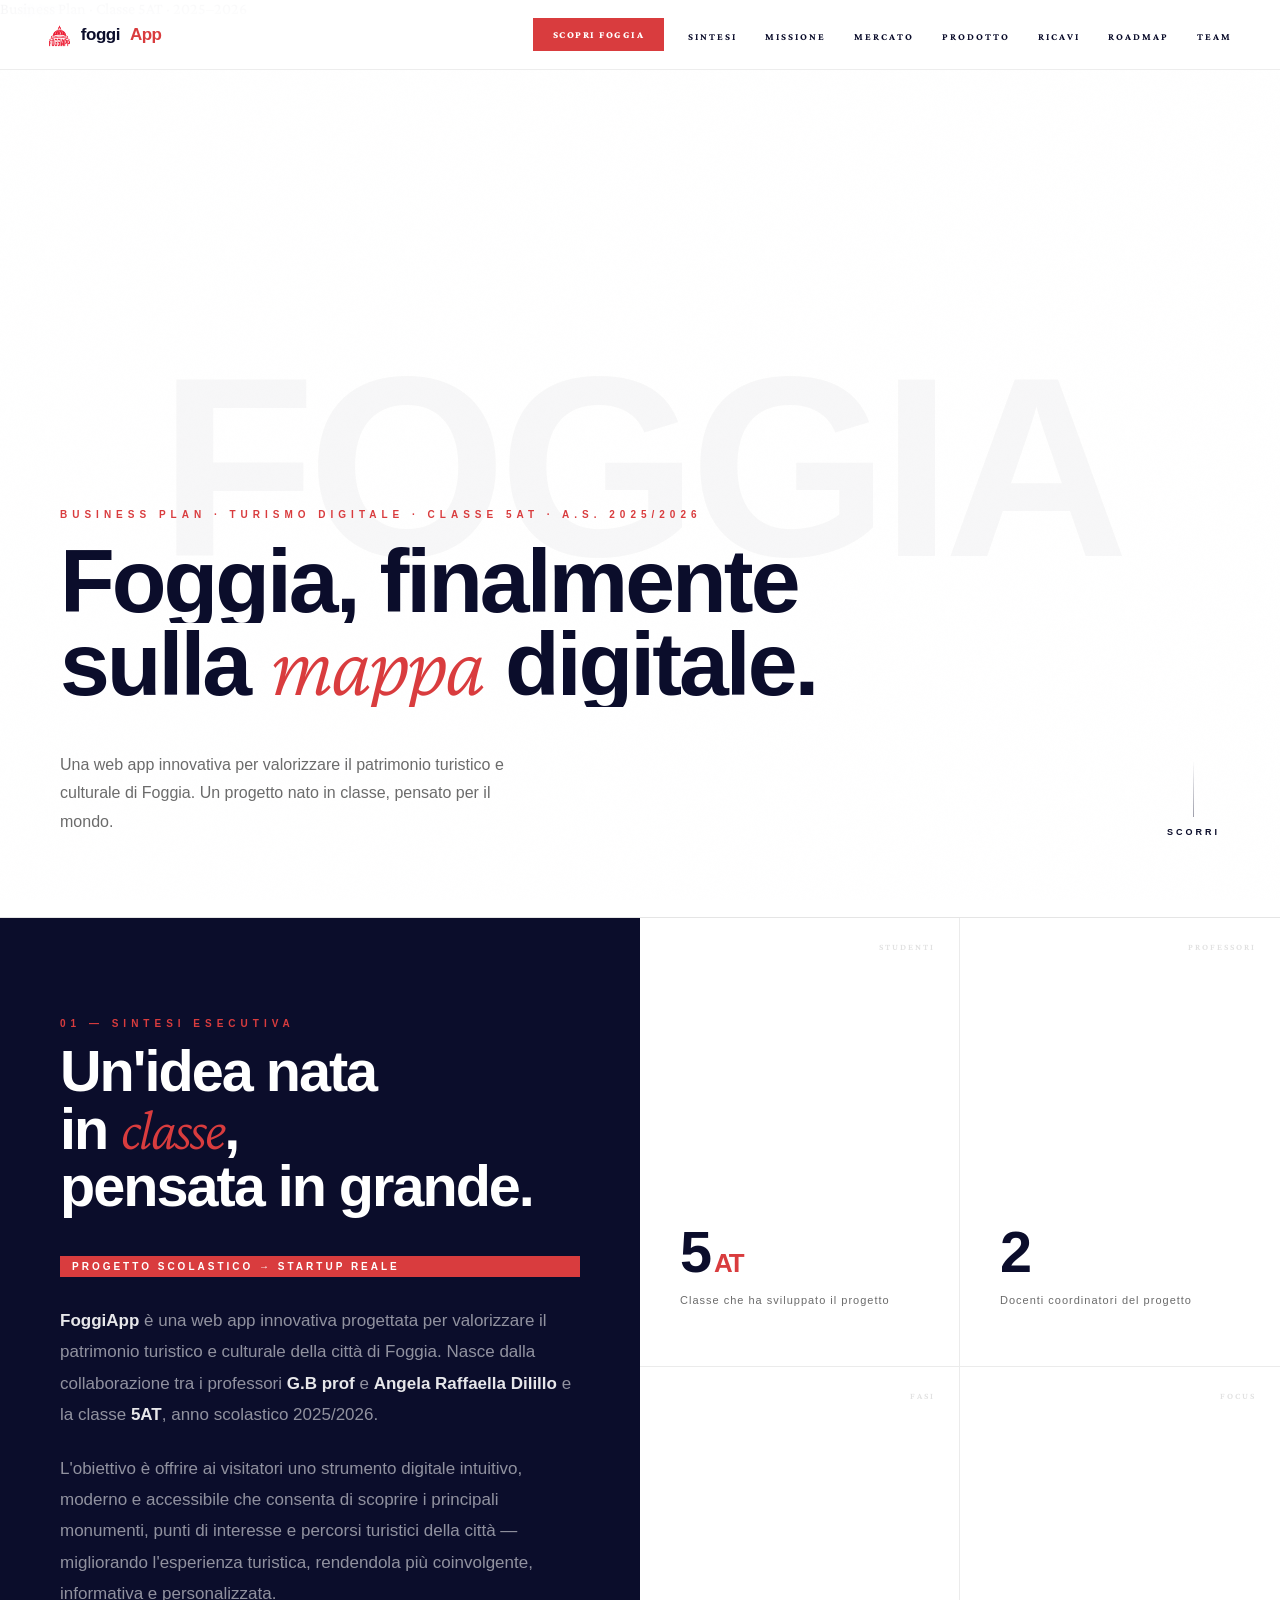
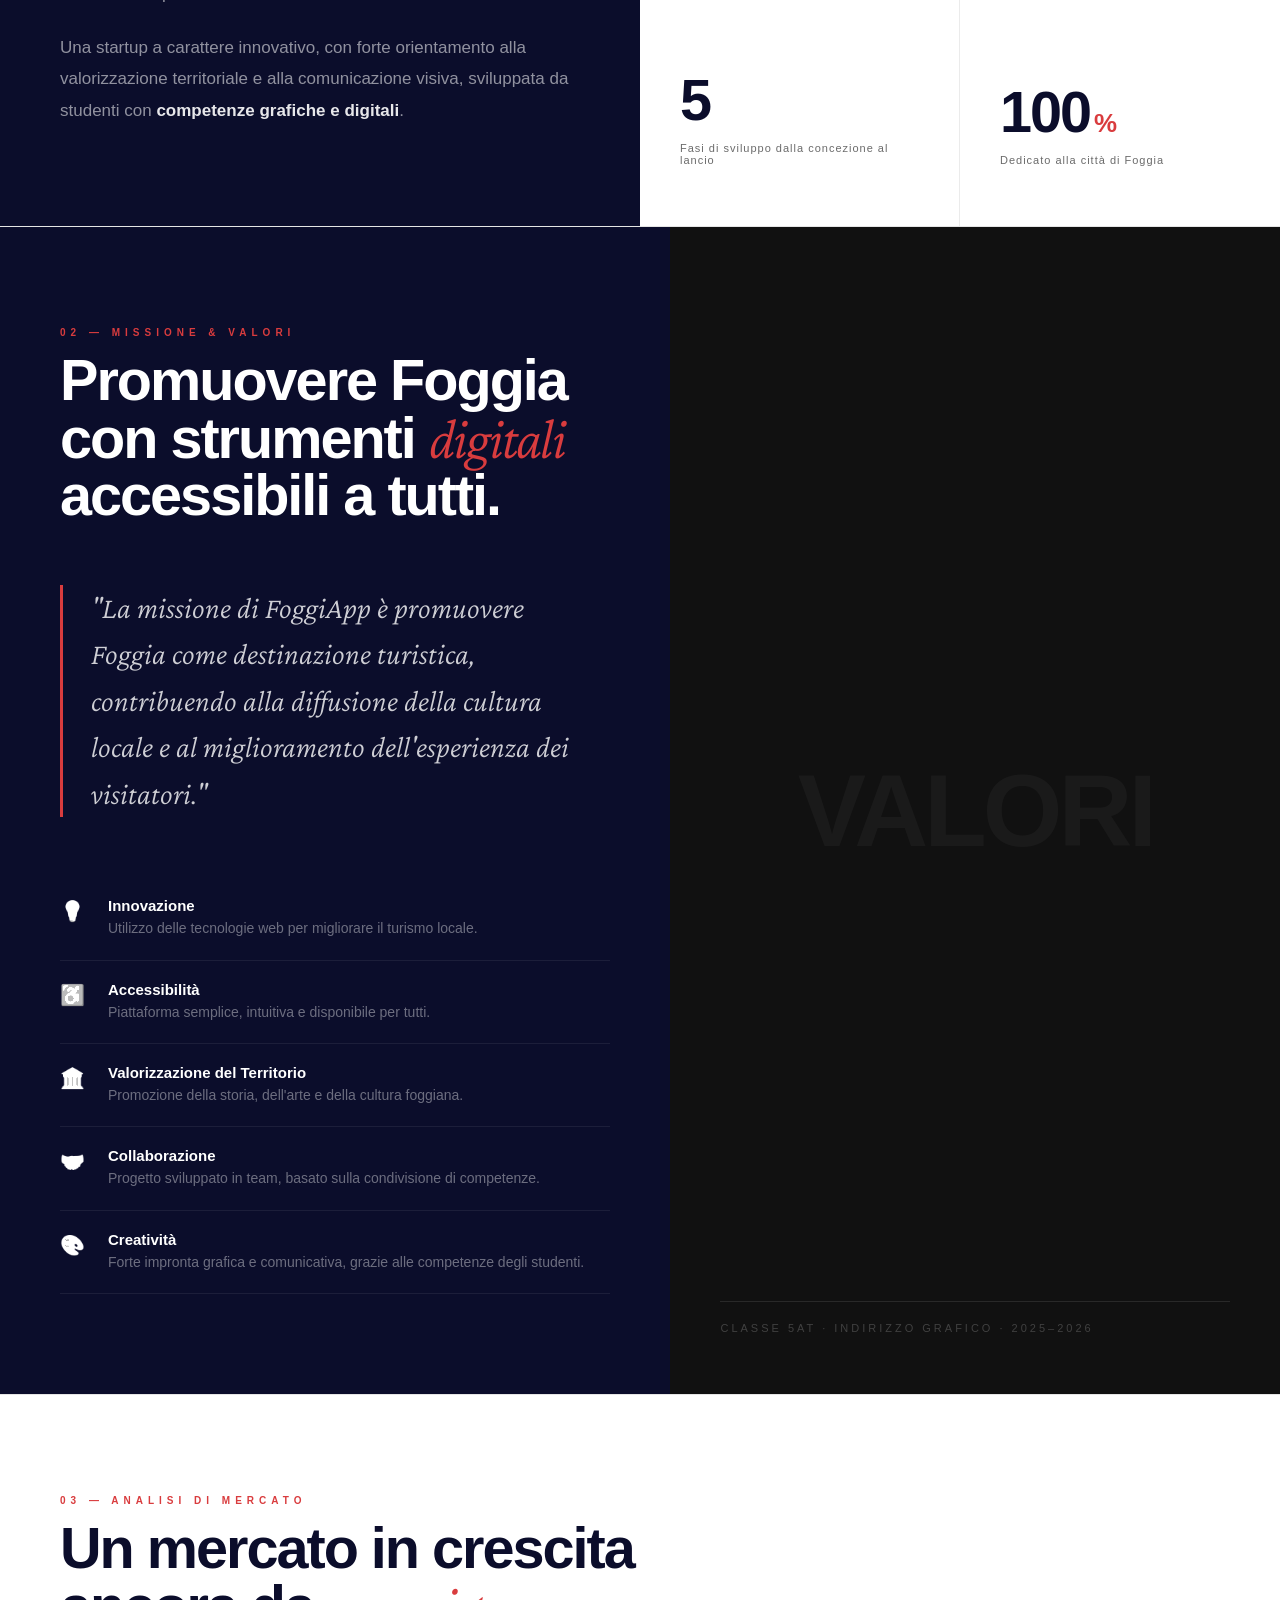
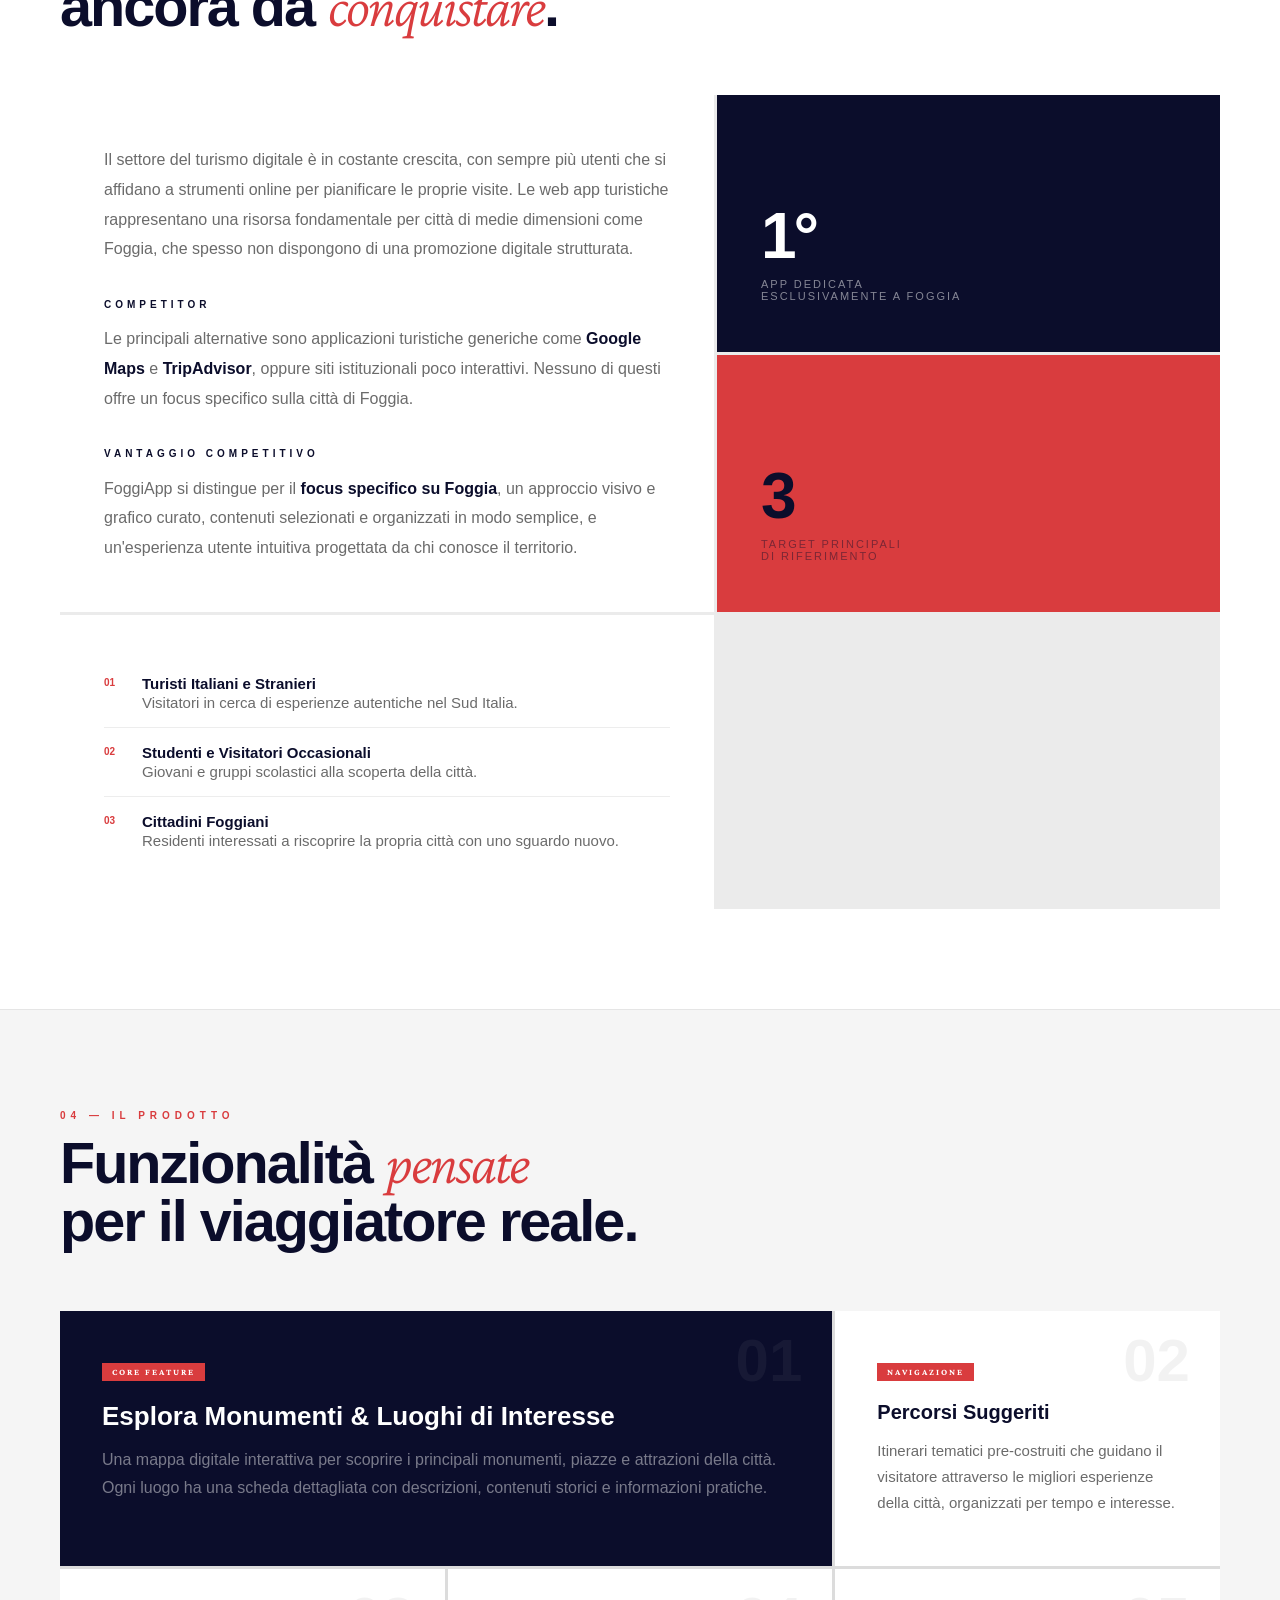
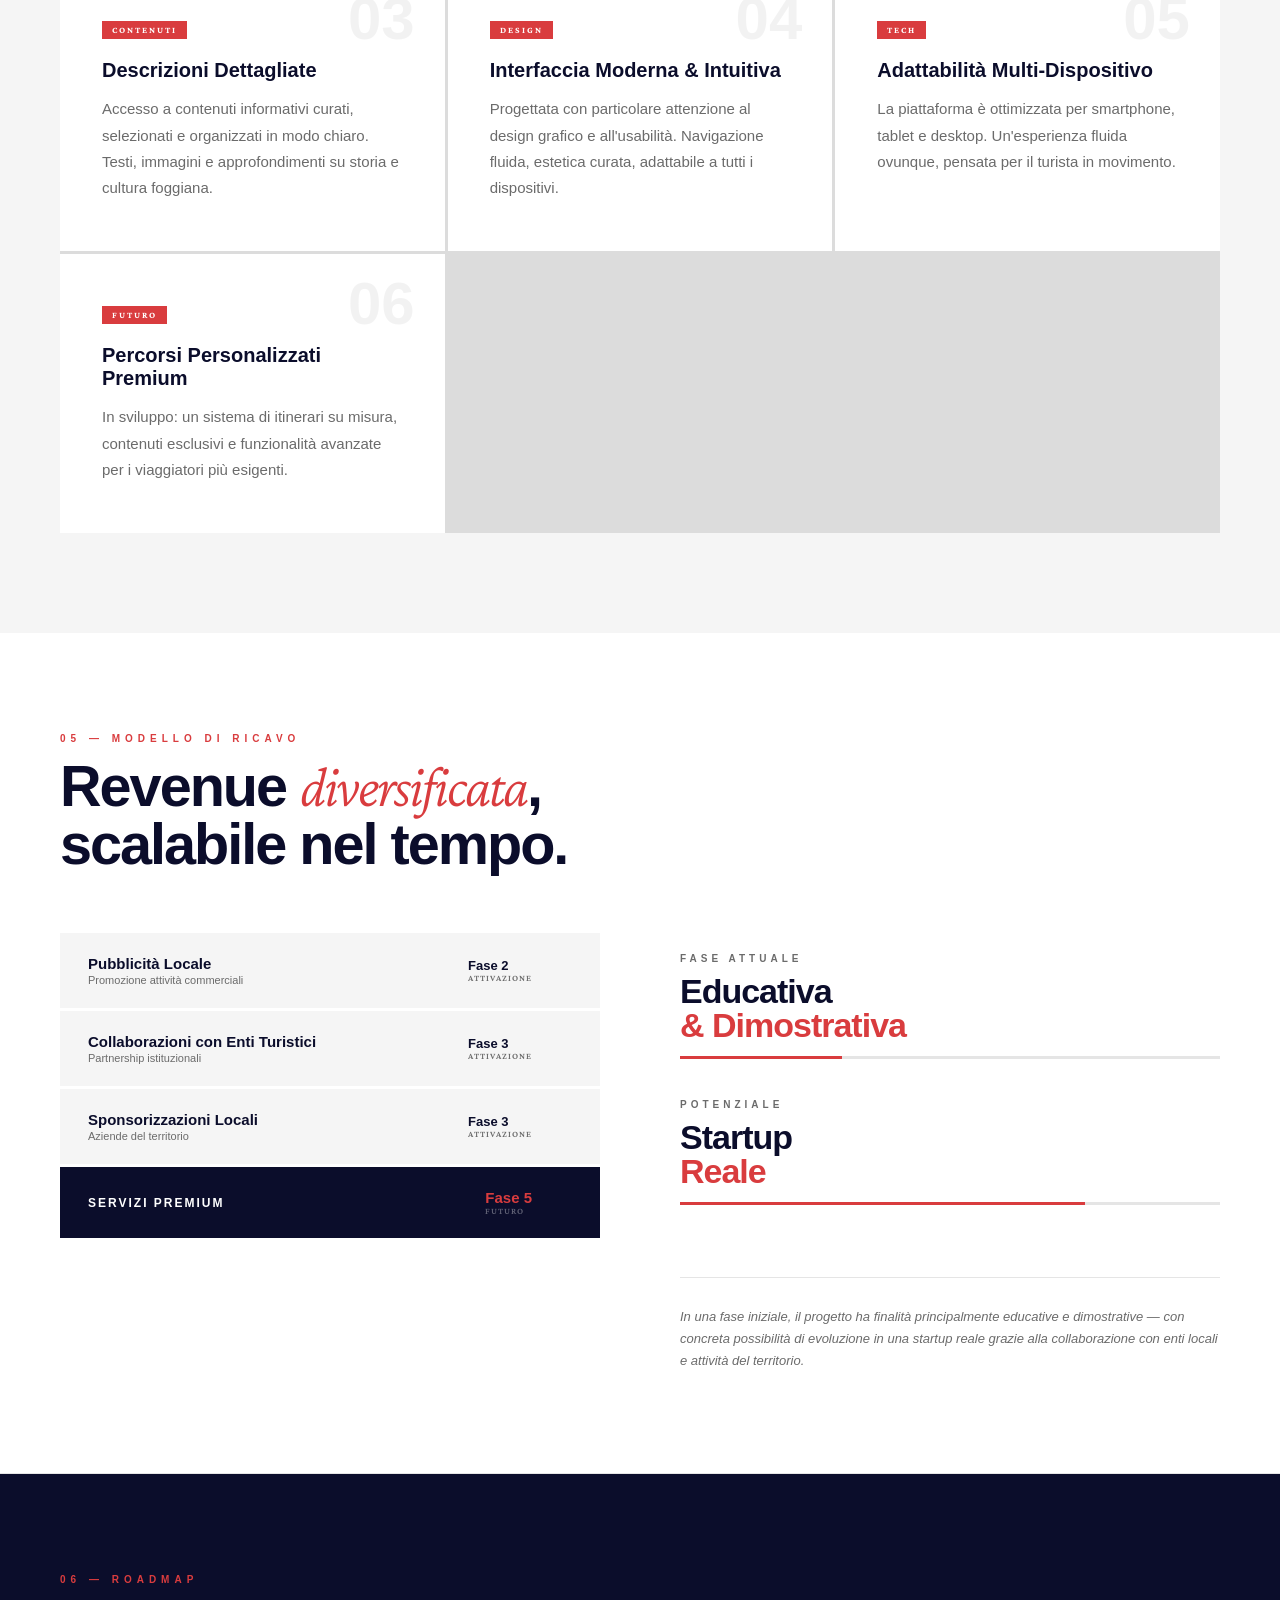
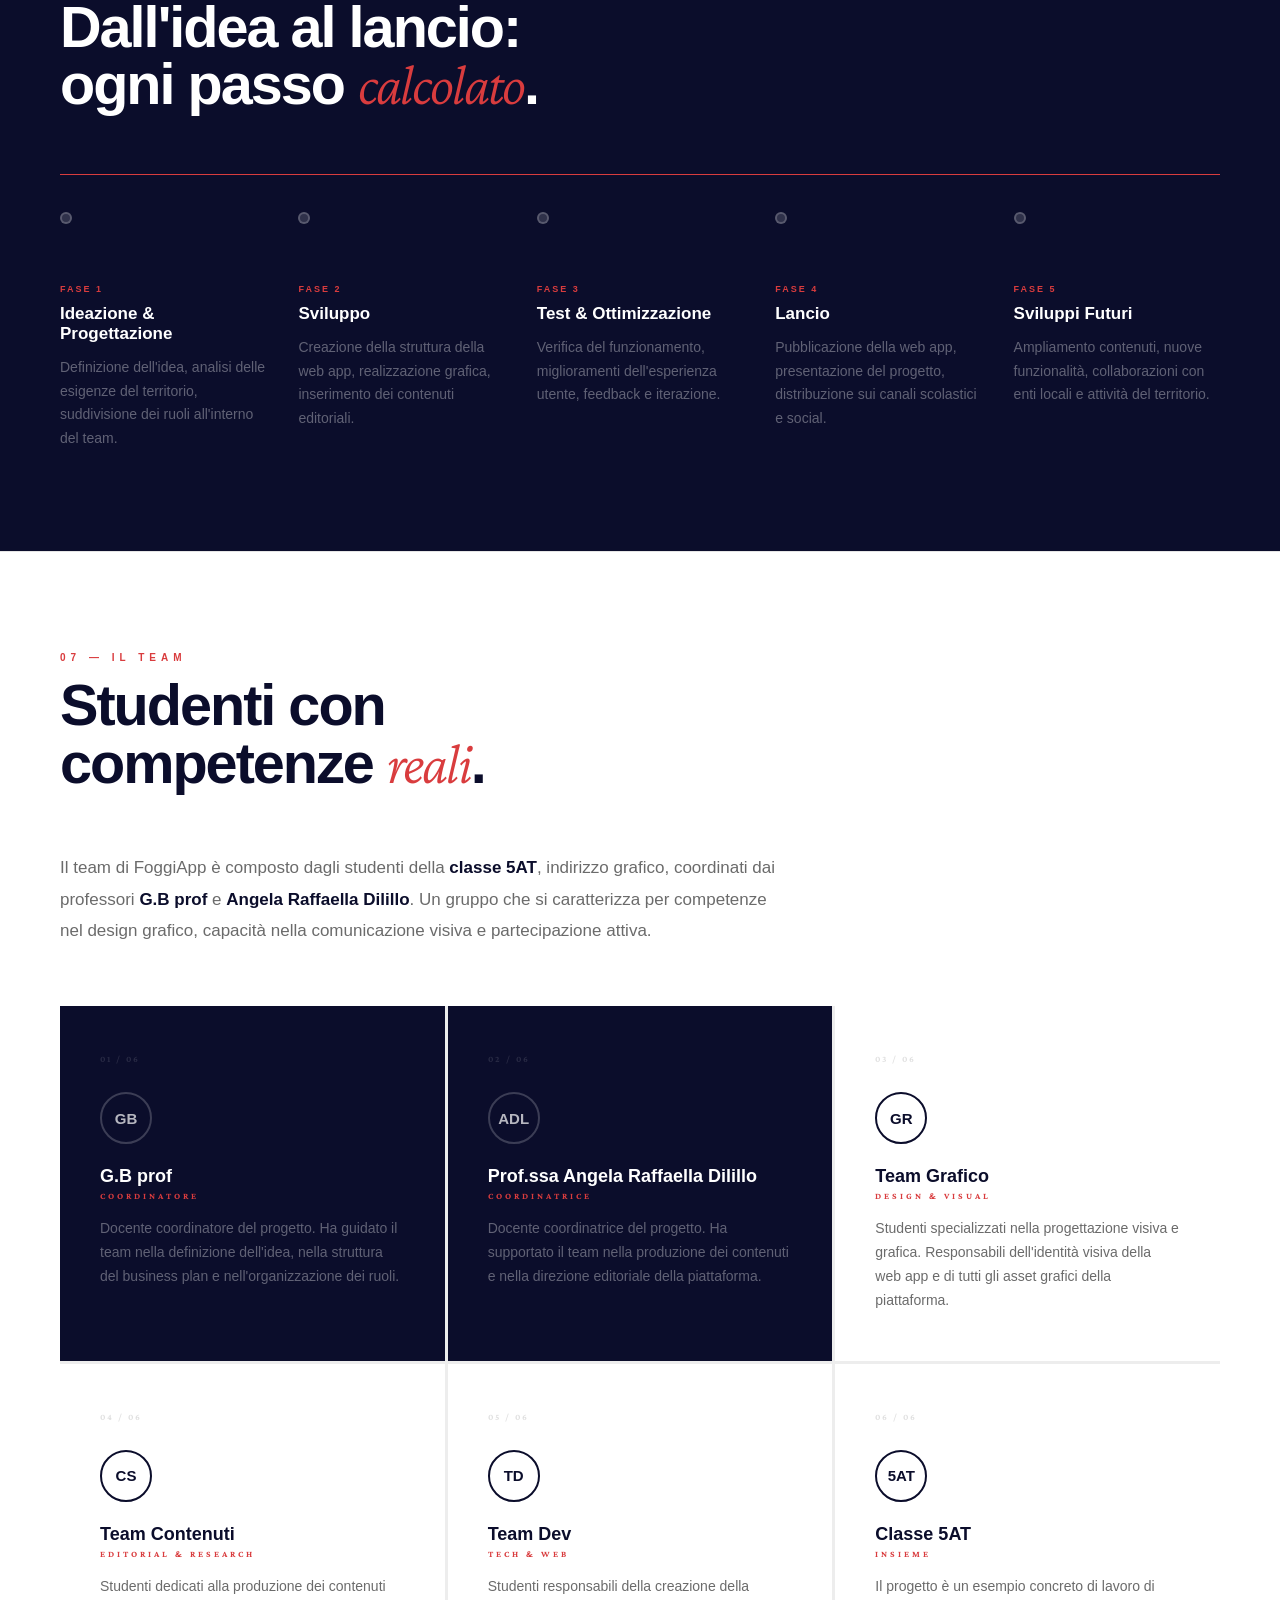
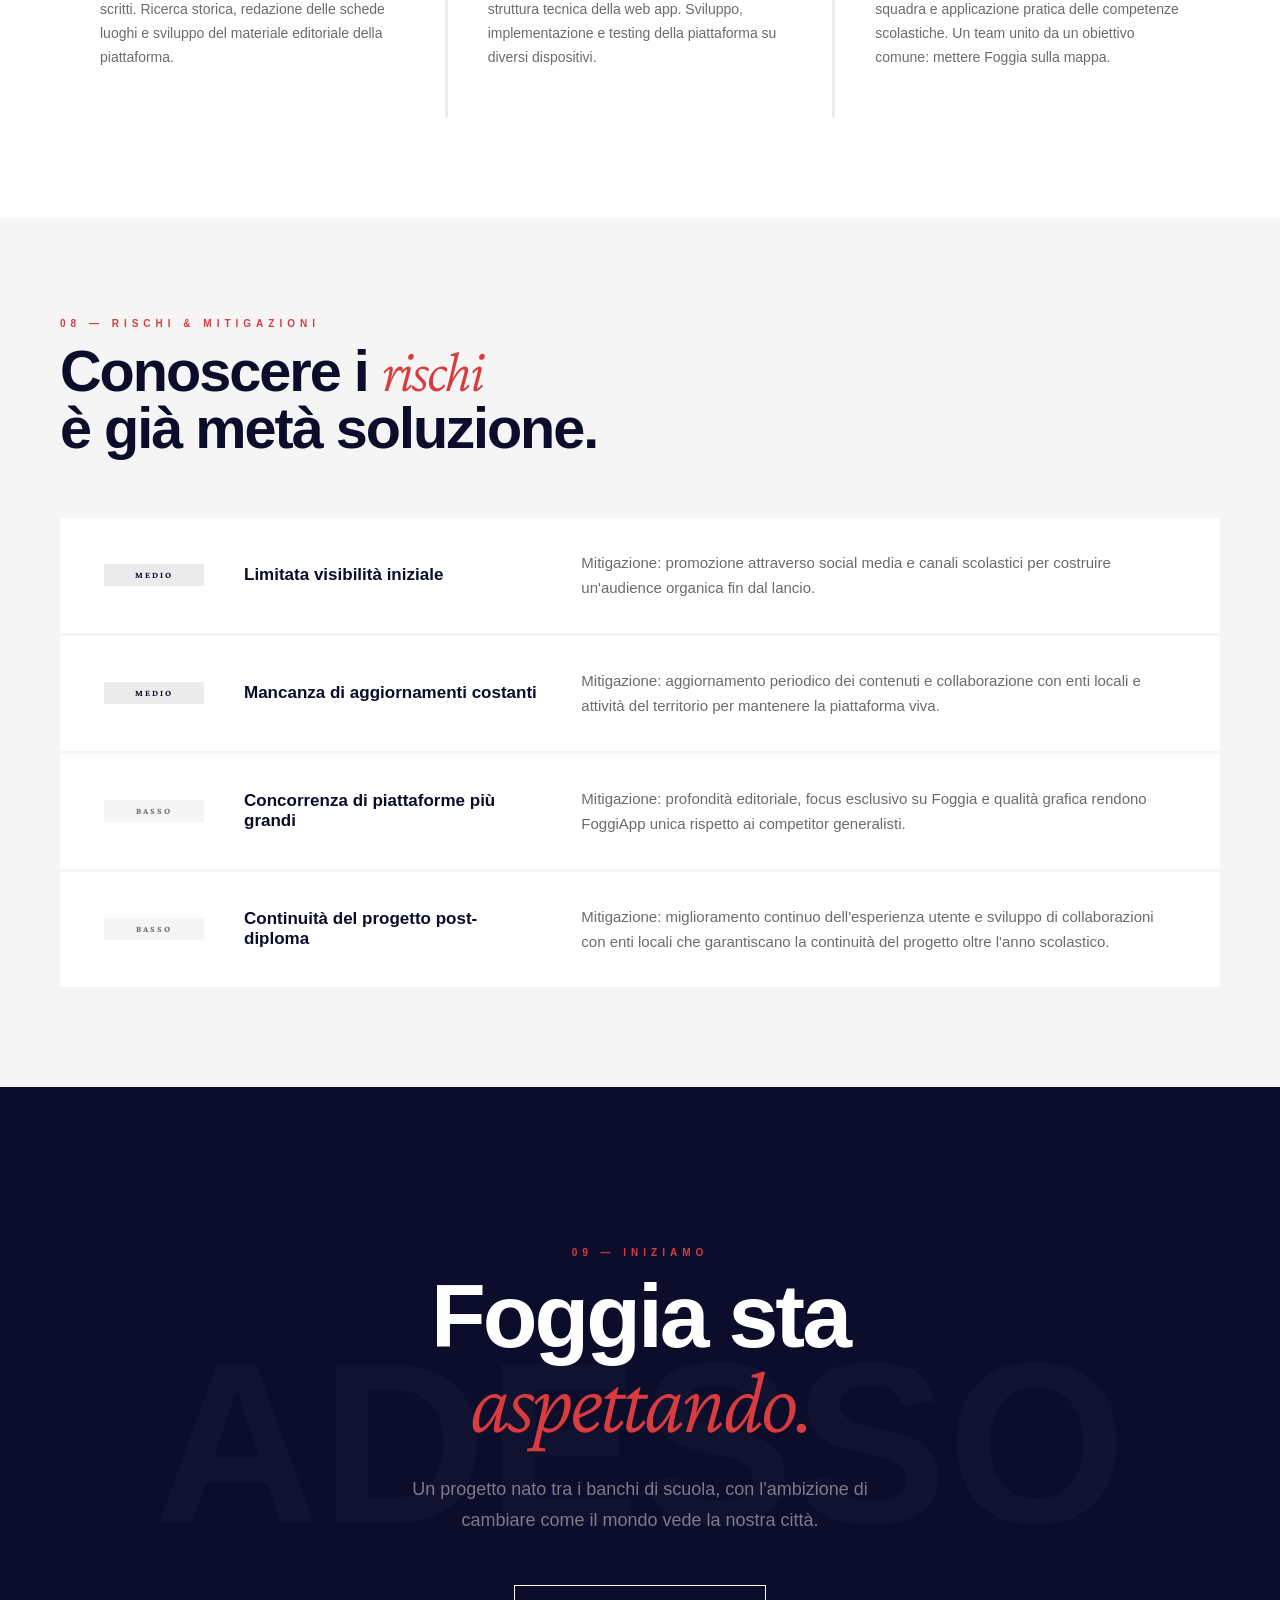
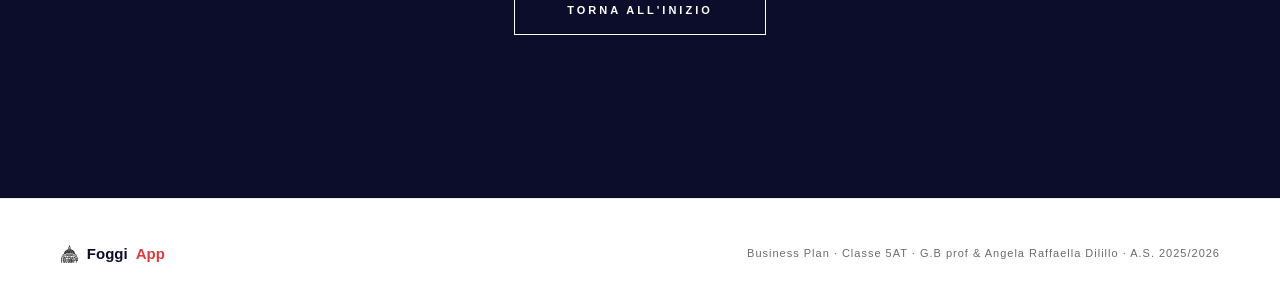
==== buissness_plain/index.html @ 438a85bc "x x" ====
<!DOCTYPE html>
<html lang="it">
<head>
<meta charset="UTF-8">
<meta name="viewport" content="width=device-width, initial-scale=1.0">
<title>Business Plan — FoggiApp</title>
<link rel="preconnect" href="https://fonts.googleapis.com">
<link href="https://fonts.googleapis.com/css2?family=Crimson+Pro:ital,wght@0,300;0,400;1,300;1,400&display=swap" rel="stylesheet">
<style>

/* ── FONT ── */
@font-face { font-family: 'Gilroy'; src: local('Gilroy-ExtraBold'), local('Gilroy ExtraBold'); font-weight: 800; }
@font-face { font-family: 'Gilroy'; src: local('Gilroy-Bold'), local('Gilroy Bold'); font-weight: 700; }
@font-face { font-family: 'Gilroy'; src: local('Gilroy-SemiBold'), local('Gilroy SemiBold'); font-weight: 600; }
@font-face { font-family: 'Gilroy'; src: local('Gilroy-Medium'), local('Gilroy Medium'); font-weight: 500; }
@font-face { font-family: 'Gilroy'; src: local('Gilroy-Regular'), local('Gilroy Regular'); font-weight: 400; }
@font-face { font-family: 'Gilroy'; src: local('Gilroy-Light'), local('Gilroy Light'); font-weight: 300; }

/* ── VARIABILI ── */
:root {
  --red:   #d93c3e;
  --dark:  #0b0d2b;
  --gray:  #6b6b6b;
  --light: #f5f5f5;
  --white: #ffffff;
  --ease:  cubic-bezier(0.22,1,0.36,1);
  --ease-back: cubic-bezier(0.34,1.56,0.64,1);
}

/* ── RESET ── */
*, *::before, *::after { box-sizing: border-box; margin: 0; padding: 0; }
html { scroll-behavior: smooth; }
body {
  font-family: 'Gilroy', 'Crimson Pro', sans-serif;
  background: var(--white); color: var(--dark);
  overflow-x: hidden;
}

/* grain noise */
body::before {
  content: ''; position: fixed; inset: 0; pointer-events: none;
  background-image: url("data:image/svg+xml,%3Csvg viewBox='0 0 256 256' xmlns='http://www.w3.org/2000/svg'%3E%3Cfilter id='n'%3E%3CfeTurbulence type='fractalNoise' baseFrequency='0.9' numOctaves='4'/%3E%3C/filter%3E%3Crect width='100%25' height='100%25' filter='url(%23n)' opacity='0.025'/%3E%3C/svg%3E");
  background-size: 180px; opacity: .45; z-index: 0;
}

/* ═══ LOADER COORDINATO ═══ */
#bp-loader {
  position: fixed; inset: 0; z-index: 9000;
  background: #ffffff;
  display: flex; flex-direction: column;
  align-items: center; justify-content: center;
  overflow: hidden;
  transition: opacity .75s var(--ease), visibility .75s var(--ease);
}
#bp-loader.hidden { opacity: 0; visibility: hidden; pointer-events: none; }
#bp-loader::before {
  content: ''; position: absolute; inset: 0; pointer-events: none;
  background-image: radial-gradient(circle, rgba(217,60,62,0.055) 1px, transparent 1px);
  background-size: 30px 30px;
  animation: bplDots 8s linear infinite;
}
@keyframes bplDots { 0% { background-position: 0 0; } 100% { background-position: 30px 30px; } }
#bp-loader::after {
  content: ''; position: absolute; top: 0; left: 0; right: 0; height: 3px;
  background: linear-gradient(90deg, transparent, var(--red) 50%, transparent);
  animation: bplScan 2.4s ease-in-out infinite;
}
@keyframes bplScan {
  0%   { transform: scaleX(0); transform-origin: left; }
  50%  { transform: scaleX(1); transform-origin: left; }
  50.01% { transform-origin: right; }
  100% { transform: scaleX(0); transform-origin: right; }
}
.bpl-inner {
  display: flex; flex-direction: column;
  align-items: center; z-index: 1; position: relative;
}
.bpl-logo {
  width: clamp(120px, 24vw, 190px); opacity: 0;
  transform: scale(0.65) translateY(16px);
  animation: bplLogoIn .82s var(--ease-back) .1s forwards;
}
@keyframes bplLogoIn { to { opacity: 1; transform: scale(1) translateY(0); } }
.bpl-divider {
  width: 0; height: 1.5px; background: var(--red);
  margin: 20px 0 14px;
  animation: bplDiv .55s var(--ease) .85s forwards;
}
@keyframes bplDiv { to { width: 130px; } }
.bpl-label {
  font-family: 'Gilroy', sans-serif;
  font-size: 9.5px; font-weight: 800; letter-spacing: 5px; text-transform: uppercase;
  color: var(--dark); opacity: 0;
  animation: bplLbl .5s ease .95s forwards;
}
@keyframes bplLbl { to { opacity: 0.5; } }
.bpl-bar-wrap {
  position: absolute; bottom: 0; left: 0; right: 0;
  height: 2px; background: rgba(11,13,43,0.06);
}
.bpl-bar {
  height: 100%; width: 0; background: var(--red);
  animation: bplBarFill 1.9s cubic-bezier(0.4,0,0.2,1) .05s forwards;
}
@keyframes bplBarFill { to { width: 100%; } }

/* ═══ PAGE TRANSITION ═══ */
#bp-transition {
  position: fixed; inset: 0; z-index: 8500;
  background: #fff; opacity: 0; visibility: hidden; pointer-events: none;
  transition: opacity .28s ease;
}
#bp-transition.active { opacity: 1; visibility: visible; }

/* ═══ CURSOR ═══ */
@media (hover: hover) and (pointer: fine) {
  *, *::before, *::after { cursor: none; }
  a { cursor: none; }
}
#c-outer {
  position: fixed; top: 0; left: 0; pointer-events: none; z-index: 9999;
  transform: translate(-50%,-50%);
  width: 40px; height: 40px;
  transition: width .4s cubic-bezier(.17,.67,.48,1.3), height .4s cubic-bezier(.17,.67,.48,1.3);
}
#c-outer svg { width: 100%; height: 100%; animation: cursorSpin 7s linear infinite; }
@keyframes cursorSpin { to { transform: rotate(360deg); } }
#c-inner {
  position: fixed; top: 0; left: 0; pointer-events: none; z-index: 10000;
  transform: translate(-50%,-50%);
  width: 6px; height: 6px; background: var(--red);
  clip-path: polygon(50% 0%, 0% 100%, 100% 100%);
  transition: clip-path .3s, background .2s, width .2s, height .2s;
}
body.cursor-hover #c-outer { width: 64px; height: 64px; }
body.cursor-hover #c-inner {
  width: 10px; height: 10px;
  clip-path: polygon(50% 0%,100% 50%,50% 100%,0% 50%);
  background: var(--dark);
}

/* ═══ NAVBAR ═══ */
nav {
  position: fixed; top: 0; left: 0; right: 0; z-index: 500;
  display: flex; align-items: center; justify-content: space-between;
  padding: 0 48px; height: 70px;
  background: rgba(255,255,255,.94); backdrop-filter: blur(16px);
  border-bottom: 1px solid rgba(0,0,0,.07);
  transition: box-shadow .3s;
}
nav.scrolled { box-shadow: 0 2px 20px rgba(0,0,0,.08); }
.nav-logo {
  font-family: 'Gilroy', sans-serif; font-size: 17px; font-weight: 900;
  letter-spacing: -0.5px; color: var(--dark); text-decoration: none;
  display: flex; align-items: center; gap: 10px;
}
.nav-logo img { height: 34px; width: auto; object-fit: contain; }
.nav-logo span { color: var(--red); }
.nav-right { display: flex; align-items: center; gap: 24px; }
.nav-links { display: flex; gap: 28px; list-style: none; }
.nav-links a {
  font-size: 10px; font-weight: 700; letter-spacing: 2px; text-transform: uppercase;
  color: var(--dark); text-decoration: none; position: relative; transition: color .2s;
}
.nav-links a::after {
  content: ''; position: absolute; bottom: -3px; left: 0;
  width: 0; height: 1px; background: var(--red);
  transition: width .3s var(--ease);
}
.nav-links a:hover { color: var(--red); }
.nav-links a:hover::after { width: 100%; }
.nav-cta {
  display: inline-flex; align-items: center; gap: 7px;
  font-size: 10px; font-weight: 800; letter-spacing: 1.5px; text-transform: uppercase;
  color: var(--white); background: var(--red); padding: 11px 20px;
  transition: background .2s, transform .2s; text-decoration: none;
}
.nav-cta:hover { background: #b82e30; transform: translateY(-1px); }

/* ═══ HERO — animazioni coordinate ═══ */
.hero {
  min-height: 100svh; display: flex; flex-direction: column;
  justify-content: flex-end; padding: 0 60px 80px; position: relative; overflow: hidden;
}
/* background text — stesso stile della home, animazione breathe sottile */
.hero-bg-text {
  position: absolute; top: 50%; left: 50%;
  transform: translate(-50%,-50%);
  font-family: 'Gilroy', sans-serif;
  font-size: clamp(120px, 20vw, 280px); font-weight: 800; letter-spacing: -8px;
  color: rgba(11,13,43,.03); white-space: nowrap;
  pointer-events: none; user-select: none;
  animation: bgBreathe 10s ease-in-out infinite;
}
/* stessa animazione breathe dell'home page */
@keyframes bgBreathe {
  0%, 100% { transform: translate(-50%,-50%) scale(1);   opacity: 0.7; }
  50%       { transform: translate(-50%,-50%) scale(1.03); opacity: 1;   }
}

/* Hero entry — coordinato con home page (stessi keyframes) */
@keyframes heroSlideUp {
  from { transform: translateY(110%); opacity: 0; }
  to   { transform: translateY(0);    opacity: 1; }
}
@keyframes heroFadeIn {
  from { opacity: 0; }
  to   { opacity: 1; }
}

.hero-tag {
  font-family: 'Gilroy', sans-serif; font-size: 10px; font-weight: 700;
  letter-spacing: 5px; text-transform: uppercase; color: var(--red); margin-bottom: 20px;
  opacity: 0;
}
.hero-tag.entered { animation: heroFadeIn .6s var(--ease) forwards; }

.hero-title {
  font-family: 'Gilroy', sans-serif;
  font-size: clamp(40px, 7vw, 92px); font-weight: 900;
  line-height: .93; letter-spacing: -3px; color: var(--dark); overflow: hidden;
}
.hero-title .line { display: block; overflow: hidden; }
.hero-title .line span { display: block; transform: translateY(110%); opacity: 0; }
.hero-title.entered .line:nth-child(1) span { animation: heroSlideUp .9s var(--ease) 0s   forwards; }
.hero-title.entered .line:nth-child(2) span { animation: heroSlideUp .9s var(--ease) .15s forwards; }
.hero-title em { font-style: italic; color: var(--red); font-family: 'Crimson Pro', serif; font-weight: 300; }

.hero-meta {
  display: flex; align-items: flex-end; justify-content: space-between;
  margin-top: 44px; opacity: 0;
}
.hero-meta.entered { animation: heroFadeIn .8s var(--ease) .35s forwards; }

.hero-desc {
  max-width: 460px; font-family: 'Gilroy', sans-serif;
  font-size: 16px; font-weight: 400; line-height: 1.8; color: var(--gray);
}
/* scroll indicator — stesso della home */
.hero-scroll {
  display: flex; flex-direction: column; align-items: center; gap: 10px;
  font-family: 'Gilroy', sans-serif; font-size: 9px; font-weight: 700;
  letter-spacing: 3px; text-transform: uppercase; color: var(--dark);
}
.hero-scroll-line {
  width: 1px; height: 56px;
  background: linear-gradient(to bottom, transparent, rgba(11,13,43,.4));
  animation: scrollPulse 1.6s ease-in-out 0s infinite;
}
@keyframes scrollPulse {
  0%     { transform: scaleY(0); transform-origin: top; }
  50%    { transform: scaleY(1); transform-origin: top; }
  50.01% { transform-origin: bottom; }
  100%   { transform: scaleY(0); transform-origin: bottom; }
}

/* ═══ REVEAL (coordinato con le altre pagine) ═══ */
.reveal {
  opacity: 0; transform: translateY(36px);
  transition: opacity .8s var(--ease), transform .8s var(--ease);
}
.reveal.visible { opacity: 1; transform: translateY(0); }

/* ═══ DIVIDER ═══ */
.divider { width: 100%; height: 1px; background: rgba(0,0,0,.1); }

/* ═══ SECTION SHARED ═══ */
.section-label {
  font-family: 'Gilroy', sans-serif; font-size: 10px; font-weight: 700;
  letter-spacing: 5px; text-transform: uppercase; color: var(--red);
  display: block; margin-bottom: 14px;
}
.section-heading {
  font-family: 'Gilroy', sans-serif;
  font-size: clamp(30px, 4.5vw, 60px); font-weight: 800;
  line-height: 1.0; letter-spacing: -2px; color: var(--dark); margin-bottom: 60px;
}
.section-heading em {
  font-style: italic; font-family: 'Crimson Pro', serif;
  font-weight: 300; color: var(--red);
}

/* ═══ ① EXECUTIVE ═══ */
#executive { padding: 0; display: grid; grid-template-columns: 1fr 1fr; min-height: 80vh; }
.exec-left { padding: 100px 60px; background: var(--dark); display: flex; flex-direction: column; justify-content: center; }
.exec-left .section-label { color: var(--red); }
.exec-left .section-heading { color: var(--white); margin-bottom: 40px; }
.exec-left .section-heading em { color: var(--red); }
.exec-body { font-family: 'Gilroy', sans-serif; font-size: 17px; font-weight: 400; line-height: 1.85; color: rgba(255,255,255,.55); }
.exec-body strong { color: rgba(255,255,255,.9); font-weight: 700; }
.exec-body p + p { margin-top: 22px; }
.exec-tag { display: inline-block; font-family: 'Gilroy', sans-serif; font-size: 10px; font-weight: 700; letter-spacing: 3px; text-transform: uppercase; background: var(--red); color: var(--white); padding: 5px 12px; margin-bottom: 28px; }
.exec-right { display: grid; grid-template-columns: 1fr 1fr; }
.stat-box { padding: 60px 40px; border-bottom: 1px solid rgba(0,0,0,.08); border-right: 1px solid rgba(0,0,0,.08); display: flex; flex-direction: column; justify-content: flex-end; position: relative; overflow: hidden; transition: background .3s; }
.stat-box:hover { background: var(--light); }
.stat-box:nth-child(even) { border-right: none; }
.stat-box:nth-child(3), .stat-box:nth-child(4) { border-bottom: none; }
.stat-corner { position: absolute; top: 24px; right: 24px; font-size: 9px; font-weight: 600; letter-spacing: 2px; text-transform: uppercase; color: rgba(0,0,0,.12); }
.stat-big { font-family: 'Gilroy', sans-serif; font-size: clamp(36px, 4.5vw, 64px); font-weight: 800; letter-spacing: -2px; line-height: 1; color: var(--dark); display: flex; align-items: baseline; gap: 4px; }
.stat-big .suffix { font-size: .45em; color: var(--red); font-weight: 700; }
.stat-lbl { font-family: 'Gilroy', sans-serif; font-size: 11px; font-weight: 500; letter-spacing: 1px; color: var(--gray); margin-top: 12px; }

/* ═══ ② MISSION ═══ */
#mission { background: var(--dark); padding: 0; overflow: hidden; position: relative; }
.mission-inner { display: grid; grid-template-columns: 1.1fr 1fr; min-height: 90vh; }
.mission-content { padding: 100px 60px; display: flex; flex-direction: column; justify-content: center; position: relative; z-index: 2; }
.mission-content .section-label { color: var(--red); }
.mission-content .section-heading { color: var(--white); }
.mission-statement { font-family: 'Crimson Pro', serif; font-size: clamp(20px, 2.5vw, 30px); font-style: italic; font-weight: 300; line-height: 1.55; color: rgba(255,255,255,.8); border-left: 3px solid var(--red); padding-left: 28px; margin-bottom: 60px; max-width: 540px; }
.values-stack { display: flex; flex-direction: column; gap: 0; }
.value-row { display: flex; align-items: flex-start; gap: 20px; padding: 20px 0; border-bottom: 1px solid rgba(255,255,255,.07); transition: padding-left .3s var(--ease); position: relative; }
.value-row:hover { padding-left: 14px; }
.value-row::before { content: ''; position: absolute; left: 0; top: 50%; transform: translateY(-50%); width: 0; height: 2px; background: var(--red); transition: width .3s var(--ease); }
.value-row:hover::before { width: 8px; }
.v-icon { font-size: 20px; min-width: 28px; padding-top: 2px; filter: grayscale(1) brightness(2); transition: filter .3s; }
.value-row:hover .v-icon { filter: none; }
.v-name { font-family: 'Gilroy', sans-serif; font-size: 15px; font-weight: 700; color: var(--white); margin-bottom: 3px; }
.v-desc { font-family: 'Gilroy', sans-serif; font-size: 14px; font-weight: 400; color: rgba(255,255,255,.4); line-height: 1.6; }
.mission-aside { position: relative; overflow: hidden; background: #111; }
.mission-aside-inner { position: absolute; inset: 0; display: flex; flex-direction: column; justify-content: flex-end; padding: 60px 50px; }
.mission-big-word { font-family: 'Gilroy', sans-serif; font-weight: 800; font-size: clamp(60px,8vw,110px); letter-spacing: -4px; line-height: 1; color: rgba(255,255,255,.04); position: absolute; top: 50%; left: 50%; transform: translate(-50%,-50%); white-space: nowrap; }
.mission-quote-line { font-family: 'Gilroy', sans-serif; font-size: 11px; font-weight: 500; letter-spacing: 3px; color: rgba(255,255,255,.2); text-transform: uppercase; border-top: 1px solid rgba(255,255,255,.1); padding-top: 20px; }

/* ═══ ③ MARKET ═══ */
#mercato { padding: 100px 60px; }
.market-bento { display: grid; grid-template-columns: 1.3fr 1fr; grid-template-rows: auto auto; gap: 3px; background: rgba(0,0,0,.08); }
.bento-cell { background: var(--white); padding: 50px 44px; position: relative; overflow: hidden; }
.bento-cell.dark { background: var(--dark); }
.bento-cell.accent { background: var(--red); }
.bento-cell.tall { grid-row: span 2; }
.market-body { font-family: 'Gilroy', sans-serif; font-size: 16px; font-weight: 400; line-height: 1.85; color: var(--gray); }
.market-body h4 { font-size: 10px; font-weight: 700; letter-spacing: 4px; text-transform: uppercase; color: var(--dark); margin: 32px 0 10px; }
.market-body strong { color: var(--dark); font-weight: 700; }
.target-list { list-style: none; display: flex; flex-direction: column; gap: 0; }
.target-list li { display: flex; align-items: flex-start; gap: 16px; font-family: 'Gilroy', sans-serif; font-size: 15px; font-weight: 400; color: var(--gray); padding: 16px 0; border-bottom: 1px solid rgba(0,0,0,.07); transition: padding-left .3s; }
.target-list li:hover { padding-left: 8px; }
.target-list li:last-child { border-bottom: none; }
.target-num { font-size: 10px; font-weight: 800; color: var(--red); min-width: 22px; padding-top: 2px; }
.target-list strong { display: block; font-weight: 700; color: var(--dark); margin-bottom: 2px; font-size: 15px; }
.bento-stat-big { font-family: 'Gilroy', sans-serif; font-size: clamp(40px, 5vw, 72px); font-weight: 800; letter-spacing: -3px; line-height: 1; color: var(--white); }
.bento-stat-big.dk { color: var(--dark); }
.bento-stat-label { font-family: 'Gilroy', sans-serif; font-size: 11px; font-weight: 500; letter-spacing: 2px; text-transform: uppercase; color: rgba(255,255,255,.5); margin-top: 10px; }
.bento-stat-label.dkl { color: rgba(11,13,43,.45); }

/* ═══ ④ PRODUCT ═══ */
#prodotto { padding: 100px 60px; background: var(--light); }
.features-masonry { display: grid; grid-template-columns: repeat(3, 1fr); gap: 3px; background: rgba(0,0,0,.1); }
.feature-card { background: var(--white); padding: 50px 42px; position: relative; overflow: hidden; transition: background .25s; }
.feature-card.featured { grid-column: span 2; background: var(--dark); }
.feature-card:hover { background: #f0f0f0; }
.feature-card.featured:hover { background: #111; }
.feature-num { font-family: 'Gilroy', sans-serif; font-size: 60px; font-weight: 800; color: rgba(0,0,0,.05); line-height: 1; position: absolute; top: 20px; right: 30px; pointer-events: none; }
.feature-card.featured .feature-num { color: rgba(255,255,255,.05); }
.feature-tag { display: inline-block; font-size: 9px; font-weight: 700; letter-spacing: 2px; text-transform: uppercase; background: var(--red); color: var(--white); padding: 4px 10px; margin-bottom: 20px; transition: transform .2s; }
.feature-card:hover .feature-tag { transform: translateX(4px); }
.feature-title { font-family: 'Gilroy', sans-serif; font-size: 20px; font-weight: 700; color: var(--dark); margin-bottom: 14px; }
.feature-card.featured .feature-title { color: var(--white); font-size: 26px; }
.feature-desc { font-family: 'Gilroy', sans-serif; font-size: 15px; font-weight: 400; line-height: 1.75; color: var(--gray); }
.feature-card.featured .feature-desc { color: rgba(255,255,255,.45); font-size: 16px; }

/* ═══ ⑤ REVENUE ═══ */
#revenue { padding: 100px 60px; }
.revenue-layout { display: grid; grid-template-columns: 1fr 1fr; gap: 80px; align-items: start; }
.revenue-cards { display: flex; flex-direction: column; gap: 3px; }
.rev-card { display: grid; grid-template-columns: 1fr auto auto auto; align-items: center; gap: 20px; padding: 22px 28px; background: var(--light); transition: background .2s, transform .2s; position: relative; overflow: hidden; }
.rev-card::before { content: ''; position: absolute; left: 0; top: 0; bottom: 0; width: 3px; background: var(--red); transform: scaleY(0); transform-origin: bottom; transition: transform .3s var(--ease); }
.rev-card:hover { background: #efefef; transform: translateX(6px); }
.rev-card:hover::before { transform: scaleY(1); }
.rev-card.total { background: var(--dark); }
.rev-card.total:hover { background: #111; transform: translateX(6px); }
.rev-source { font-family: 'Gilroy', sans-serif; font-size: 15px; font-weight: 600; color: var(--dark); }
.rev-card.total .rev-source { color: var(--white); font-size: 12px; letter-spacing: 2px; text-transform: uppercase; font-weight: 700; }
.rev-model { font-family: 'Gilroy', sans-serif; font-size: 11px; font-weight: 400; color: var(--gray); margin-top: 2px; }
.rev-card.total .rev-model { display: none; }
.rev-amt { font-family: 'Gilroy', sans-serif; font-size: 13px; font-weight: 700; color: var(--dark); white-space: nowrap; }
.rev-card.total .rev-amt { color: var(--red); font-size: 15px; }
.rev-year { font-size: 9px; font-weight: 600; letter-spacing: 1px; color: var(--gray); text-transform: uppercase; }
.rev-card.total .rev-year { color: rgba(255,255,255,.35); }
.revenue-chart-side { display: flex; flex-direction: column; gap: 40px; justify-content: center; padding-top: 20px; }
.rev-year-label { font-family: 'Gilroy', sans-serif; font-size: 10px; font-weight: 700; letter-spacing: 4px; text-transform: uppercase; color: var(--gray); margin-bottom: 10px; }
.rev-year-total { font-family: 'Gilroy', sans-serif; font-size: clamp(32px, 4vw, 52px); font-weight: 800; letter-spacing: -2px; color: var(--dark); line-height: 1; }
.rev-year-total .red { color: var(--red); }
.rev-bar-track { height: 3px; background: rgba(0,0,0,.1); margin-top: 14px; overflow: hidden; }
.rev-bar-fill { height: 100%; background: var(--red); width: 0; transition: width 1.4s var(--ease); }
.rev-note { font-family: 'Gilroy', sans-serif; font-size: 13px; font-weight: 400; color: var(--gray); font-style: italic; margin-top: 32px; padding-top: 28px; border-top: 1px solid rgba(0,0,0,.1); line-height: 1.7; }

/* ═══ ⑥ ROADMAP ═══ */
#roadmap { padding: 100px 60px; background: var(--dark); overflow: hidden; position: relative; }
#roadmap .section-label { color: var(--red); }
#roadmap .section-heading { color: var(--white); }
#roadmap .section-heading em { color: var(--red); }
.timeline-h { position: relative; padding-top: 80px; }
.timeline-track { position: absolute; top: 0; left: 0; right: 0; height: 1px; background: rgba(255,255,255,.1); }
.timeline-progress { position: absolute; top: 0; left: 0; height: 1px; background: var(--red); width: 0; transition: width 1.6s var(--ease); }
.tl-phases { display: grid; grid-template-columns: repeat(5, 1fr); gap: 32px; }
.tl-phase-item { position: relative; padding-top: 30px; }
.tl-dot { position: absolute; top: -42px; left: 0; width: 12px; height: 12px; border-radius: 50%; background: rgba(255,255,255,.15); border: 2px solid rgba(255,255,255,.2); transition: background .3s, border-color .3s, transform .3s; }
.tl-phase-item:hover .tl-dot { background: var(--red); border-color: var(--red); transform: scale(1.4); }
.tl-phase-label { font-family: 'Gilroy', sans-serif; font-size: 9px; font-weight: 700; letter-spacing: 2px; text-transform: uppercase; color: var(--red); margin-bottom: 10px; }
.tl-phase-title { font-family: 'Gilroy', sans-serif; font-size: 17px; font-weight: 700; color: var(--white); margin-bottom: 12px; transition: color .2s; }
.tl-phase-item:hover .tl-phase-title { color: var(--red); }
.tl-phase-desc { font-family: 'Gilroy', sans-serif; font-size: 14px; font-weight: 400; line-height: 1.7; color: rgba(255,255,255,.35); }

/* ═══ ⑦ TEAM ═══ */
#team { padding: 100px 60px; }
.team-intro { font-family: 'Gilroy', sans-serif; font-size: 17px; font-weight: 400; line-height: 1.85; color: var(--gray); max-width: 720px; margin-bottom: 60px; }
.team-intro strong { font-weight: 700; color: var(--dark); }
.team-editorial { display: grid; grid-template-columns: repeat(3, 1fr); gap: 3px; background: rgba(0,0,0,.07); }
.team-card { background: var(--white); padding: 48px 40px; position: relative; overflow: hidden; display: flex; flex-direction: column; transition: background .25s; }
.team-card:hover { background: var(--light); }
.team-card.dark { background: var(--dark); }
.team-card.dark:hover { background: #111; }
.team-num { font-size: 9px; font-weight: 700; letter-spacing: 2px; color: rgba(0,0,0,.12); margin-bottom: 28px; }
.team-card.dark .team-num { color: rgba(255,255,255,.12); }
.team-initial-ring { width: 52px; height: 52px; border: 2px solid var(--dark); border-radius: 50%; display: flex; align-items: center; justify-content: center; margin-bottom: 22px; transition: background .3s, border-color .3s; }
.team-card:hover .team-initial-ring { background: var(--red); border-color: var(--red); }
.team-card.dark .team-initial-ring { border-color: rgba(255,255,255,.2); }
.team-card.dark:hover .team-initial-ring { background: var(--red); border-color: var(--red); }
.team-initial { font-family: 'Gilroy', sans-serif; font-size: 15px; font-weight: 800; color: var(--dark); transition: color .3s; }
.team-card:hover .team-initial { color: var(--white); }
.team-card.dark .team-initial { color: rgba(255,255,255,.7); }
.team-name { font-family: 'Gilroy', sans-serif; font-size: 18px; font-weight: 700; color: var(--dark); margin-bottom: 4px; }
.team-card.dark .team-name { color: var(--white); }
.team-role { font-size: 9px; font-weight: 700; letter-spacing: 3px; text-transform: uppercase; color: var(--red); margin-bottom: 16px; }
.team-bio { font-family: 'Gilroy', sans-serif; font-size: 14px; font-weight: 400; line-height: 1.7; color: var(--gray); }
.team-card.dark .team-bio { color: rgba(255,255,255,.35); }

/* ═══ ⑧ RISKS ═══ */
#risks { padding: 100px 60px; background: var(--light); }
.risks-stack { display: flex; flex-direction: column; gap: 3px; }
.risk-row { display: grid; grid-template-columns: 100px 1fr 2fr; align-items: center; gap: 40px; background: var(--white); padding: 32px 44px; transition: background .2s, padding-left .3s var(--ease); position: relative; overflow: hidden; }
.risk-row::after { content: ''; position: absolute; bottom: 0; left: 0; right: 0; height: 2px; background: var(--red); transform: scaleX(0); transform-origin: left; transition: transform .4s var(--ease); }
.risk-row:hover { background: #ececec; padding-left: 52px; }
.risk-row:hover::after { transform: scaleX(1); }
.risk-badge { display: inline-flex; align-items: center; justify-content: center; font-size: 9px; font-weight: 700; letter-spacing: 2px; text-transform: uppercase; padding: 6px 14px; }
.risk-badge.high  { background: #d93c3e22; color: var(--red); }
.risk-badge.medium { background: rgba(0,0,0,.08); color: var(--dark); }
.risk-badge.low   { background: rgba(11,13,43,.04); color: var(--gray); }
.risk-title { font-family: 'Gilroy', sans-serif; font-size: 17px; font-weight: 700; color: var(--dark); }
.risk-desc  { font-family: 'Gilroy', sans-serif; font-size: 15px; font-weight: 400; line-height: 1.7; color: var(--gray); }

/* ═══ CTA ═══ */
.cta-section { background: var(--dark); text-align: center; padding: 160px 60px; position: relative; overflow: hidden; }
.cta-section .section-label { color: var(--red); display: block; margin-bottom: 16px; }
/* background word — senza animazione loop, solo opacità fissa */
.cta-bg-word {
  position: absolute; top: 50%; left: 50%; transform: translate(-50%,-50%);
  font-family: 'Gilroy', sans-serif;
  font-size: clamp(80px,18vw,240px); font-weight: 800;
  color: rgba(255,255,255,.025); pointer-events: none; white-space: nowrap;
}
.cta-title { font-family: 'Gilroy', sans-serif; font-size: clamp(40px, 7vw, 96px); font-weight: 800; letter-spacing: -3px; color: var(--white); line-height: .95; margin-bottom: 30px; position: relative; z-index: 2; }
.cta-title em { font-style: italic; font-family: 'Crimson Pro', serif; font-weight: 300; color: var(--red); }
.cta-sub { font-family: 'Gilroy', sans-serif; font-size: 18px; font-weight: 400; color: rgba(255,255,255,.45); max-width: 500px; margin: 0 auto 50px; line-height: 1.7; position: relative; z-index: 2; }
.cta-btn { display: inline-block; padding: 18px 52px; border: 1.5px solid var(--white); color: var(--white); font-family: 'Gilroy', sans-serif; font-size: 11px; font-weight: 700; letter-spacing: 3px; text-transform: uppercase; text-decoration: none; position: relative; overflow: hidden; transition: color .35s; z-index: 2; }
.cta-btn::before { content: ''; position: absolute; inset: 0; background: var(--white); transform: translateX(-101%); transition: transform .35s var(--ease); }
.cta-btn:hover { color: var(--dark); }
.cta-btn:hover::before { transform: translateX(0); }
.cta-btn span { position: relative; z-index: 1; }

/* ═══ FOOTER ═══ */
footer { padding: 40px 60px; border-top: 1px solid rgba(0,0,0,.08); display: flex; align-items: center; justify-content: space-between; }
.foot-logo { font-family: 'Gilroy', sans-serif; font-size: 15px; font-weight: 800; color: var(--dark); display: flex; align-items: center; gap: 8px; }
.foot-logo img { height: 28px; width: auto; filter: none; }
.foot-logo span { color: var(--red); }
.foot-copy { font-family: 'Gilroy', sans-serif; font-size: 11px; font-weight: 500; letter-spacing: 1px; color: var(--gray); }

/* ═══ RESPONSIVE ═══ */
@media (max-width: 1100px) {
  .tl-phases { grid-template-columns: repeat(3, 1fr); }
  .revenue-layout { grid-template-columns: 1fr; gap: 50px; }
}
@media (max-width: 900px) {
  nav { padding: 0 20px; height: 60px; }
  .nav-links { display: none; }
  .hero { padding: 0 24px 60px; }
  #executive { grid-template-columns: 1fr; }
  .exec-left { padding: 80px 24px; }
  .exec-right { grid-template-columns: 1fr 1fr; }
  .stat-box { padding: 40px 24px; }
  .mission-inner { grid-template-columns: 1fr; }
  .mission-aside { display: none; }
  .mission-content { padding: 80px 24px; }
  #mercato { padding: 80px 24px; }
  .market-bento { grid-template-columns: 1fr; }
  .bento-cell.tall { grid-row: span 1; }
  #prodotto { padding: 80px 24px; }
  .features-masonry { grid-template-columns: 1fr; }
  .feature-card.featured { grid-column: span 1; }
  #revenue { padding: 80px 24px; }
  .rev-card { grid-template-columns: 1fr auto; }
  .rev-year { display: none; }
  #roadmap { padding: 80px 24px; }
  .tl-phases { grid-template-columns: 1fr; padding-top: 20px; }
  .timeline-track, .timeline-progress { display: none; }
  .tl-phase-item { padding-top: 0; border-left: 2px solid rgba(255,255,255,.1); padding-left: 20px; margin-bottom: 36px; }
  .tl-dot { display: none; }
  #team { padding: 80px 24px; }
  .team-editorial { grid-template-columns: 1fr; }
  #risks { padding: 80px 24px; }
  .risk-row { grid-template-columns: 1fr; gap: 10px; padding: 28px 24px; }
  .risk-row:hover { padding-left: 28px; }
  .cta-section { padding: 100px 24px; }
  footer { flex-direction: column; gap: 12px; text-align: center; padding: 30px 24px; }
  .hero-meta { flex-direction: column; gap: 24px; align-items: flex-start; }
  .hero-scroll { display: none; }
  .hero-desc { font-size: 15px; max-width: 100%; }
}
@media (max-width: 480px) {
  .exec-right { grid-template-columns: 1fr; }
}

</style>
</head>
<body>

<!-- ── LOADER COORDINATO (white, logo, bar) ── -->
<div id="bp-loader">
  <div class="bpl-inner">
    <img class="bpl-logo" src="[data-uri]" alt="foggiApp">
    <div class="bpl-divider"></div>
    <p class="bpl-label">Business Plan</p>
  </div>
  <div class="bpl-bar-wrap"><div class="bpl-bar"></div></div>
</div>

<!-- ── PAGE TRANSITION OVERLAY ── -->
<div id="bp-transition"></div>

<div id="c-outer">
  <svg viewBox="0 0 40 40" fill="none" xmlns="http://www.w3.org/2000/svg">
    <circle cx="20" cy="20" r="18" stroke="#d93c3e" stroke-width="1" stroke-dasharray="4 3"/>
    <circle cx="20" cy="2" r="2" fill="#d93c3e"/>
  </svg>
</div>
<div id="c-inner"></div>

<div class="loader-sub">Business Plan · Classe 5AT · 2025–2026</div>
  <div class="loader-bar-wrap"><div class="loader-bar"></div></div>
</div>

<nav>
  <a href="../pagina home/index.html" class="nav-logo"><img src="[data-uri]" alt="foggiApp">foggi<span>App</span></a>
  <div class="nav-right">
    <a href="../pagina home/index.html" class="nav-cta">Scopri Foggia</a>
    <ul class="nav-links">
      <li><a href="#executive">Sintesi</a></li>
      <li><a href="#mission">Missione</a></li>
      <li><a href="#mercato">Mercato</a></li>
      <li><a href="#prodotto">Prodotto</a></li>
      <li><a href="#revenue">Ricavi</a></li>
      <li><a href="#roadmap">Roadmap</a></li>
      <li><a href="#team">Team</a></li>
    </ul>
  </div>
</nav>

<section class="hero">
  <div class="hero-bg-text">FOGGIA</div>
  <div class="hero-tag">Business Plan · Turismo Digitale · Classe 5AT · A.S. 2025/2026</div>
  <h1 class="hero-title">
    <span class="line"><span>Foggia, finalmente</span></span>
    <span class="line"><span>sulla <em>mappa</em> digitale.</span></span>
  </h1>
  <div class="hero-meta">
    <p class="hero-desc">Una web app innovativa per valorizzare il patrimonio turistico e culturale di Foggia. Un progetto nato in classe, pensato per il mondo.</p>
    <div class="hero-scroll">
      <div class="hero-scroll-line"></div>
      SCORRI
    </div>
  </div>
</section>

<div class="divider"></div>

<section id="executive">
  <div class="exec-left">
    <span class="section-label reveal">01 — Sintesi Esecutiva</span>
    <h2 class="section-heading reveal">Un'idea nata<br>in <em>classe</em>,<br>pensata in grande.</h2>
    <div class="exec-tag reveal">Progetto Scolastico → Startup Reale</div>
    <div class="exec-body reveal">
      <p><strong>FoggiApp</strong> è una web app innovativa progettata per valorizzare il patrimonio turistico e culturale della città di Foggia. Nasce dalla collaborazione tra i professori <strong>G.B prof</strong> e <strong>Angela Raffaella Dilillo</strong> e la classe <strong>5AT</strong>, anno scolastico 2025/2026.</p>
      <p>L'obiettivo è offrire ai visitatori uno strumento digitale intuitivo, moderno e accessibile che consenta di scoprire i principali monumenti, punti di interesse e percorsi turistici della città — migliorando l'esperienza turistica, rendendola più coinvolgente, informativa e personalizzata.</p>
      <p>Una startup a carattere innovativo, con forte orientamento alla valorizzazione territoriale e alla comunicazione visiva, sviluppata da studenti con <strong>competenze grafiche e digitali</strong>.</p>
    </div>
  </div>
  <div class="exec-right">
    <div class="stat-box reveal">
      <div class="stat-corner">Studenti</div>
      <div class="stat-big"><span class="count-up" data-target="5" data-decimals="0">0</span><span class="suffix">AT</span></div>
      <div class="stat-lbl">Classe che ha sviluppato il progetto</div>
    </div>
    <div class="stat-box reveal">
      <div class="stat-corner">Professori</div>
      <div class="stat-big"><span class="count-up" data-target="2" data-decimals="0">0</span></div>
      <div class="stat-lbl">Docenti coordinatori del progetto</div>
    </div>
    <div class="stat-box reveal">
      <div class="stat-corner">Fasi</div>
      <div class="stat-big"><span class="count-up" data-target="5" data-decimals="0">0</span></div>
      <div class="stat-lbl">Fasi di sviluppo dalla concezione al lancio</div>
    </div>
    <div class="stat-box reveal">
      <div class="stat-corner">Focus</div>
      <div class="stat-big"><span class="count-up" data-target="100" data-decimals="0">0</span><span class="suffix">%</span></div>
      <div class="stat-lbl">Dedicato alla città di Foggia</div>
    </div>
  </div>
</section>

<div class="divider"></div>

<section id="mission">
  <div class="mission-inner">
    <div class="mission-content">
      <span class="section-label reveal">02 — Missione & Valori</span>
      <h2 class="section-heading reveal">Promuovere Foggia<br>con strumenti <em>digitali</em><br>accessibili a tutti.</h2>
      <blockquote class="mission-statement reveal">
        "La missione di FoggiApp è promuovere Foggia come destinazione turistica, contribuendo alla diffusione della cultura locale e al miglioramento dell'esperienza dei visitatori."
      </blockquote>
      <div class="values-stack">
        <div class="value-row reveal">
          <span class="v-icon">💡</span>
          <div><div class="v-name">Innovazione</div><div class="v-desc">Utilizzo delle tecnologie web per migliorare il turismo locale.</div></div>
        </div>
        <div class="value-row reveal">
          <span class="v-icon">♿</span>
          <div><div class="v-name">Accessibilità</div><div class="v-desc">Piattaforma semplice, intuitiva e disponibile per tutti.</div></div>
        </div>
        <div class="value-row reveal">
          <span class="v-icon">🏛️</span>
          <div><div class="v-name">Valorizzazione del Territorio</div><div class="v-desc">Promozione della storia, dell'arte e della cultura foggiana.</div></div>
        </div>
        <div class="value-row reveal">
          <span class="v-icon">🤝</span>
          <div><div class="v-name">Collaborazione</div><div class="v-desc">Progetto sviluppato in team, basato sulla condivisione di competenze.</div></div>
        </div>
        <div class="value-row reveal">
          <span class="v-icon">🎨</span>
          <div><div class="v-name">Creatività</div><div class="v-desc">Forte impronta grafica e comunicativa, grazie alle competenze degli studenti.</div></div>
        </div>
      </div>
    </div>
    <div class="mission-aside">
      <div class="mission-big-word">VALORI</div>
      <div class="mission-aside-inner">
        <div class="mission-quote-line">Classe 5AT · Indirizzo Grafico · 2025–2026</div>
      </div>
    </div>
  </div>
</section>

<div class="divider"></div>

<section id="mercato">
  <span class="section-label reveal">03 — Analisi di Mercato</span>
  <h2 class="section-heading reveal">Un mercato in crescita<br>ancora da <em>conquistare</em>.</h2>
  <div class="market-bento">
    <div class="bento-cell tall reveal">
      <div class="market-body">
        <p>Il settore del turismo digitale è in costante crescita, con sempre più utenti che si affidano a strumenti online per pianificare le proprie visite. Le web app turistiche rappresentano una risorsa fondamentale per città di medie dimensioni come Foggia, che spesso non dispongono di una promozione digitale strutturata.</p>

        <h4>Competitor</h4>
        <p>Le principali alternative sono applicazioni turistiche generiche come <strong>Google Maps</strong> e <strong>TripAdvisor</strong>, oppure siti istituzionali poco interattivi. Nessuno di questi offre un focus specifico sulla città di Foggia.</p>

        <h4>Vantaggio Competitivo</h4>
        <p>FoggiApp si distingue per il <strong>focus specifico su Foggia</strong>, un approccio visivo e grafico curato, contenuti selezionati e organizzati in modo semplice, e un'esperienza utente intuitiva progettata da chi conosce il territorio.</p>
      </div>
    </div>
    <div class="bento-cell dark reveal" style="display:flex;flex-direction:column;justify-content:flex-end;padding:50px 44px;">
      <div class="bento-stat-big">1°</div>
      <div class="bento-stat-label">App dedicata<br>esclusivamente a Foggia</div>
    </div>
    <div class="bento-cell accent reveal" style="display:flex;flex-direction:column;justify-content:flex-end;padding:50px 44px;">
      <div class="bento-stat-big dk">3</div>
      <div class="bento-stat-label dkl">Target principali<br>di riferimento</div>
    </div>
    <div class="bento-cell reveal" style="padding:44px;">
      <ul class="target-list">
        <li><span class="target-num">01</span><div><strong>Turisti Italiani e Stranieri</strong>Visitatori in cerca di esperienze autentiche nel Sud Italia.</div></li>
        <li><span class="target-num">02</span><div><strong>Studenti e Visitatori Occasionali</strong>Giovani e gruppi scolastici alla scoperta della città.</div></li>
        <li><span class="target-num">03</span><div><strong>Cittadini Foggiani</strong>Residenti interessati a riscoprire la propria città con uno sguardo nuovo.</div></li>
      </ul>
    </div>
  </div>
</section>

<div class="divider"></div>

<section id="prodotto">
  <span class="section-label reveal">04 — Il Prodotto</span>
  <h2 class="section-heading reveal">Funzionalità <em>pensate</em><br>per il viaggiatore reale.</h2>
  <div class="features-masonry">
    <div class="feature-card featured reveal">
      <div class="feature-num">01</div>
      <span class="feature-tag">Core Feature</span>
      <div class="feature-title">Esplora Monumenti & Luoghi di Interesse</div>
      <div class="feature-desc">Una mappa digitale interattiva per scoprire i principali monumenti, piazze e attrazioni della città. Ogni luogo ha una scheda dettagliata con descrizioni, contenuti storici e informazioni pratiche.</div>
    </div>
    <div class="feature-card reveal">
      <div class="feature-num">02</div>
      <span class="feature-tag">Navigazione</span>
      <div class="feature-title">Percorsi Suggeriti</div>
      <div class="feature-desc">Itinerari tematici pre-costruiti che guidano il visitatore attraverso le migliori esperienze della città, organizzati per tempo e interesse.</div>
    </div>
    <div class="feature-card reveal">
      <div class="feature-num">03</div>
      <span class="feature-tag">Contenuti</span>
      <div class="feature-title">Descrizioni Dettagliate</div>
      <div class="feature-desc">Accesso a contenuti informativi curati, selezionati e organizzati in modo chiaro. Testi, immagini e approfondimenti su storia e cultura foggiana.</div>
    </div>
    <div class="feature-card reveal">
      <div class="feature-num">04</div>
      <span class="feature-tag">Design</span>
      <div class="feature-title">Interfaccia Moderna & Intuitiva</div>
      <div class="feature-desc">Progettata con particolare attenzione al design grafico e all'usabilità. Navigazione fluida, estetica curata, adattabile a tutti i dispositivi.</div>
    </div>
    <div class="feature-card reveal">
      <div class="feature-num">05</div>
      <span class="feature-tag">Tech</span>
      <div class="feature-title">Adattabilità Multi-Dispositivo</div>
      <div class="feature-desc">La piattaforma è ottimizzata per smartphone, tablet e desktop. Un'esperienza fluida ovunque, pensata per il turista in movimento.</div>
    </div>
    <div class="feature-card reveal">
      <div class="feature-num">06</div>
      <span class="feature-tag">Futuro</span>
      <div class="feature-title">Percorsi Personalizzati Premium</div>
      <div class="feature-desc">In sviluppo: un sistema di itinerari su misura, contenuti esclusivi e funzionalità avanzate per i viaggiatori più esigenti.</div>
    </div>
  </div>
</section>

<section id="revenue">
  <span class="section-label reveal">05 — Modello di Ricavo</span>
  <h2 class="section-heading reveal">Revenue <em>diversificata</em>,<br>scalabile nel tempo.</h2>
  <div class="revenue-layout">
    <div class="revenue-cards reveal">
      <div class="rev-card">
        <div><div class="rev-source">Pubblicità Locale</div><div class="rev-model">Promozione attività commerciali</div></div>
        <div><div class="rev-amt">Fase 2</div><div class="rev-year">Attivazione</div></div>
        <div></div><div></div>
      </div>
      <div class="rev-card">
        <div><div class="rev-source">Collaborazioni con Enti Turistici</div><div class="rev-model">Partnership istituzionali</div></div>
        <div><div class="rev-amt">Fase 3</div><div class="rev-year">Attivazione</div></div>
        <div></div><div></div>
      </div>
      <div class="rev-card">
        <div><div class="rev-source">Sponsorizzazioni Locali</div><div class="rev-model">Aziende del territorio</div></div>
        <div><div class="rev-amt">Fase 3</div><div class="rev-year">Attivazione</div></div>
        <div></div><div></div>
      </div>
      <div class="rev-card total">
        <div><div class="rev-source">Servizi Premium</div></div>
        <div><div class="rev-amt">Fase 5</div><div class="rev-year">Futuro</div></div>
        <div></div><div></div>
      </div>
    </div>
    <div class="revenue-chart-side reveal">
      <div class="rev-year-block">
        <div class="rev-year-label">Fase Attuale</div>
        <div class="rev-year-total" style="font-size:clamp(22px,3vw,34px);letter-spacing:-1px;">Educativa<br><span class="red">&amp; Dimostrativa</span></div>
        <div class="rev-bar-track"><div class="rev-bar-fill" data-width="30"></div></div>
      </div>
      <div class="rev-year-block">
        <div class="rev-year-label">Potenziale</div>
        <div class="rev-year-total" style="font-size:clamp(22px,3vw,34px);letter-spacing:-1px;">Startup<br><span class="red">Reale</span></div>
        <div class="rev-bar-track"><div class="rev-bar-fill" data-width="75"></div></div>
      </div>
      <div class="rev-note reveal">
        In una fase iniziale, il progetto ha finalità principalmente educative e dimostrative — con concreta possibilità di evoluzione in una startup reale grazie alla collaborazione con enti locali e attività del territorio.
      </div>
    </div>
  </div>
</section>

<div class="divider"></div>

<section id="roadmap">
  <span class="section-label reveal">06 — Roadmap</span>
  <h2 class="section-heading reveal">Dall'idea al lancio:<br>ogni passo <em>calcolato</em>.</h2>
  <div class="timeline-h reveal" id="timeline-h">
    <div class="timeline-track"><div class="timeline-progress" id="tl-progress"></div></div>
    <div class="tl-phases">
      <div class="tl-phase-item">
        <div class="tl-dot"></div>
        <div class="tl-phase-label">Fase 1</div>
        <div class="tl-phase-title">Ideazione & Progettazione</div>
        <div class="tl-phase-desc">Definizione dell'idea, analisi delle esigenze del territorio, suddivisione dei ruoli all'interno del team.</div>
      </div>
      <div class="tl-phase-item">
        <div class="tl-dot"></div>
        <div class="tl-phase-label">Fase 2</div>
        <div class="tl-phase-title">Sviluppo</div>
        <div class="tl-phase-desc">Creazione della struttura della web app, realizzazione grafica, inserimento dei contenuti editoriali.</div>
      </div>
      <div class="tl-phase-item">
        <div class="tl-dot"></div>
        <div class="tl-phase-label">Fase 3</div>
        <div class="tl-phase-title">Test & Ottimizzazione</div>
        <div class="tl-phase-desc">Verifica del funzionamento, miglioramenti dell'esperienza utente, feedback e iterazione.</div>
      </div>
      <div class="tl-phase-item">
        <div class="tl-dot"></div>
        <div class="tl-phase-label">Fase 4</div>
        <div class="tl-phase-title">Lancio</div>
        <div class="tl-phase-desc">Pubblicazione della web app, presentazione del progetto, distribuzione sui canali scolastici e social.</div>
      </div>
      <div class="tl-phase-item">
        <div class="tl-dot"></div>
        <div class="tl-phase-label">Fase 5</div>
        <div class="tl-phase-title">Sviluppi Futuri</div>
        <div class="tl-phase-desc">Ampliamento contenuti, nuove funzionalità, collaborazioni con enti locali e attività del territorio.</div>
      </div>
    </div>
  </div>
</section>

<div class="divider"></div>

<section id="team">
  <span class="section-label reveal">07 — Il Team</span>
  <h2 class="section-heading reveal">Studenti con<br>competenze <em>reali</em>.</h2>
  <p class="team-intro reveal">
    Il team di FoggiApp è composto dagli studenti della <strong>classe 5AT</strong>, indirizzo grafico, coordinati dai professori <strong>G.B prof</strong> e <strong>Angela Raffaella Dilillo</strong>. Un gruppo che si caratterizza per competenze nel design grafico, capacità nella comunicazione visiva e partecipazione attiva.
  </p>
  <div class="team-editorial">
    <div class="team-card dark reveal">
      <div class="team-num">01 / 06</div>
      <div class="team-initial-ring"><div class="team-initial">GB</div></div>
      <div class="team-name">G.B prof</div>
      <div class="team-role">Coordinatore</div>
      <div class="team-bio">Docente coordinatore del progetto. Ha guidato il team nella definizione dell'idea, nella struttura del business plan e nell'organizzazione dei ruoli.</div>
    </div>
    <div class="team-card dark reveal">
      <div class="team-num">02 / 06</div>
      <div class="team-initial-ring"><div class="team-initial">ADL</div></div>
      <div class="team-name">Prof.ssa Angela Raffaella Dilillo</div>
      <div class="team-role">Coordinatrice</div>
      <div class="team-bio">Docente coordinatrice del progetto. Ha supportato il team nella produzione dei contenuti e nella direzione editoriale della piattaforma.</div>
    </div>
    <div class="team-card reveal">
      <div class="team-num">03 / 06</div>
      <div class="team-initial-ring"><div class="team-initial">GR</div></div>
      <div class="team-name">Team Grafico</div>
      <div class="team-role">Design & Visual</div>
      <div class="team-bio">Studenti specializzati nella progettazione visiva e grafica. Responsabili dell'identità visiva della web app e di tutti gli asset grafici della piattaforma.</div>
    </div>
    <div class="team-card reveal">
      <div class="team-num">04 / 06</div>
      <div class="team-initial-ring"><div class="team-initial">CS</div></div>
      <div class="team-name">Team Contenuti</div>
      <div class="team-role">Editorial & Research</div>
      <div class="team-bio">Studenti dedicati alla produzione dei contenuti scritti. Ricerca storica, redazione delle schede luoghi e sviluppo del materiale editoriale della piattaforma.</div>
    </div>
    <div class="team-card reveal">
      <div class="team-num">05 / 06</div>
      <div class="team-initial-ring"><div class="team-initial">TD</div></div>
      <div class="team-name">Team Dev</div>
      <div class="team-role">Tech & Web</div>
      <div class="team-bio">Studenti responsabili della creazione della struttura tecnica della web app. Sviluppo, implementazione e testing della piattaforma su diversi dispositivi.</div>
    </div>
    <div class="team-card reveal">
      <div class="team-num">06 / 06</div>
      <div class="team-initial-ring"><div class="team-initial">5AT</div></div>
      <div class="team-name">Classe 5AT</div>
      <div class="team-role">Insieme</div>
      <div class="team-bio">Il progetto è un esempio concreto di lavoro di squadra e applicazione pratica delle competenze scolastiche. Un team unito da un obiettivo comune: mettere Foggia sulla mappa.</div>
    </div>
  </div>
</section>

<section id="risks">
  <span class="section-label reveal">08 — Rischi & Mitigazioni</span>
  <h2 class="section-heading reveal">Conoscere i <em>rischi</em><br>è già metà soluzione.</h2>
  <div class="risks-stack">
    <div class="risk-row reveal">
      <span class="risk-badge medium">Medio</span>
      <div class="risk-title">Limitata visibilità iniziale</div>
      <div class="risk-desc">Mitigazione: promozione attraverso social media e canali scolastici per costruire un'audience organica fin dal lancio.</div>
    </div>
    <div class="risk-row reveal">
      <span class="risk-badge medium">Medio</span>
      <div class="risk-title">Mancanza di aggiornamenti costanti</div>
      <div class="risk-desc">Mitigazione: aggiornamento periodico dei contenuti e collaborazione con enti locali e attività del territorio per mantenere la piattaforma viva.</div>
    </div>
    <div class="risk-row reveal">
      <span class="risk-badge low">Basso</span>
      <div class="risk-title">Concorrenza di piattaforme più grandi</div>
      <div class="risk-desc">Mitigazione: profondità editoriale, focus esclusivo su Foggia e qualità grafica rendono FoggiApp unica rispetto ai competitor generalisti.</div>
    </div>
    <div class="risk-row reveal">
      <span class="risk-badge low">Basso</span>
      <div class="risk-title">Continuità del progetto post-diploma</div>
      <div class="risk-desc">Mitigazione: miglioramento continuo dell'esperienza utente e sviluppo di collaborazioni con enti locali che garantiscano la continuità del progetto oltre l'anno scolastico.</div>
    </div>
  </div>
</section>

<section class="cta-section">
  <div class="cta-bg-word">ADESSO</div>
  <span class="section-label reveal">09 — Iniziamo</span>
  <h2 class="cta-title reveal">Foggia sta<br><em>aspettando.</em></h2>
  <p class="cta-sub reveal">Un progetto nato tra i banchi di scuola, con l'ambizione di cambiare come il mondo vede la nostra città.</p>
  <a href="#executive" class="cta-btn reveal"><span>Torna all'inizio</span></a>
</section>

<footer>
  <div class="foot-logo"><img src="[data-uri]" alt="foggiApp" style="filter:brightness(0) saturate(0) invert(0.2);">Foggi<span>App</span></div>
  <div class="foot-copy">Business Plan · Classe 5AT · G.B prof &amp; Angela Raffaella Dilillo · A.S. 2025/2026</div>
</footer>

<script>
// ── LOADER HIDE (coordinato, immediato) ──
(function () {
  var pl = document.getElementById('bp-loader');
  if (!pl) return;
  function hide() {
    pl.classList.add('hidden');
    setTimeout(function () { pl.style.display = 'none'; }, 800);
  }
  var t = setTimeout(hide, 1050);
  window.addEventListener('load', function () { clearTimeout(t); setTimeout(hide, 280); });
})();

// ── PAGE TRANSITION (coordinato con le altre pagine) ──
(function () {
  var ov = document.getElementById('bp-transition');
  document.addEventListener('click', function (e) {
    var lnk = e.target.closest('a[href]');
    if (!lnk) return;
    var href = lnk.getAttribute('href');
    if (!href || href.startsWith('#') || href.startsWith('http') || lnk.target === '_blank') return;
    e.preventDefault();
    if (ov) ov.classList.add('active');
    setTimeout(function () { window.location.href = href; }, 260);
  });
})();

// ── HERO ENTRY (coordinato con home page: classi aggiunte dopo loader) ──
window.addEventListener('DOMContentLoaded', function () {
  // Fade-in corpo
  document.body.style.opacity = '0';
  document.body.style.transition = 'opacity .35s ease';
  setTimeout(function () { document.body.style.opacity = '1'; }, 20);

  // Anima hero dopo che il loader è sparito
  setTimeout(function () {
    var tag   = document.querySelector('.hero-tag');
    var title = document.querySelector('.hero-title');
    var meta  = document.querySelector('.hero-meta');
    if (tag)   tag.classList.add('entered');
    if (title) title.classList.add('entered');
    if (meta)  setTimeout(function () { meta.classList.add('entered'); }, 350);
  }, 1150); // subito dopo che il loader si nasconde
});

// ── CURSOR ──
var cOuter = document.getElementById('c-outer');
var cInner = document.getElementById('c-inner');
var ox = -200, oy = -200, mx = -200, my = -200;
document.addEventListener('mousemove', function (e) { mx = e.clientX; my = e.clientY; });
(function animCursor() {
  ox += (mx - ox) * 0.1; oy += (my - oy) * 0.1;
  cOuter.style.left = ox + 'px'; cOuter.style.top = oy + 'px';
  cInner.style.left = mx + 'px'; cInner.style.top = my + 'px';
  requestAnimationFrame(animCursor);
})();
document.querySelectorAll('a, button, .feature-card, .value-row, .team-card, .tl-phase-item, .rev-card, .risk-row, .stat-box, .bento-cell').forEach(function (el) {
  el.addEventListener('mouseenter', function () { document.body.classList.add('cursor-hover'); });
  el.addEventListener('mouseleave', function () { document.body.classList.remove('cursor-hover'); });
});

// ── NAV SCROLL SHADOW ──
window.addEventListener('scroll', function () {
  document.querySelector('nav').classList.toggle('scrolled', window.scrollY > 20);
}, { passive: true });

// ── REVEAL (scroll) ──
var revEls = document.querySelectorAll('.reveal');
var revObs = new IntersectionObserver(function (entries) {
  entries.forEach(function (e) {
    if (e.isIntersecting) { e.target.classList.add('visible'); revObs.unobserve(e.target); }
  });
}, { threshold: 0.08, rootMargin: '0px 0px -40px 0px' });
revEls.forEach(function (el) { revObs.observe(el); });

// ── COUNT-UP ──
function animateCount(el) {
  var target = parseFloat(el.dataset.target);
  var dec = parseInt(el.dataset.decimals) || 0;
  var dur = 1400, start = performance.now();
  (function step(now) {
    var p = Math.min((now - start) / dur, 1);
    var eased = 1 - Math.pow(1 - p, 4);
    el.textContent = dec > 0 ? (eased * target).toFixed(dec) : Math.floor(eased * target);
    if (p < 1) requestAnimationFrame(step);
    else el.textContent = dec > 0 ? target.toFixed(dec) : target;
  })(start);
}
var countObs = new IntersectionObserver(function (entries) {
  entries.forEach(function (e) {
    if (e.isIntersecting) { e.target.querySelectorAll('.count-up').forEach(animateCount); countObs.unobserve(e.target); }
  });
}, { threshold: 0.3 });
document.querySelectorAll('.exec-right').forEach(function (el) { countObs.observe(el); });

// ── BAR FILLS ──
var barObs = new IntersectionObserver(function (entries) {
  entries.forEach(function (e) {
    if (e.isIntersecting) {
      e.target.querySelectorAll('.rev-bar-fill').forEach(function (b) { b.style.width = b.dataset.width + '%'; });
      barObs.unobserve(e.target);
    }
  });
}, { threshold: 0.3 });
document.querySelectorAll('.revenue-chart-side').forEach(function (el) { barObs.observe(el); });

// ── TIMELINE PROGRESS ──
var tlObs = new IntersectionObserver(function (entries) {
  entries.forEach(function (e) {
    if (e.isIntersecting) {
      var p = document.getElementById('tl-progress');
      if (p) p.style.width = '100%';
      tlObs.unobserve(e.target);
    }
  });
}, { threshold: 0.3 });
var tlEl = document.getElementById('timeline-h');
if (tlEl) tlObs.observe(tlEl);

// ── STAGGER ──
document.querySelectorAll('.tl-phases .tl-phase-item').forEach(function (el, i) { el.style.transitionDelay = (i * 100) + 'ms'; });
document.querySelectorAll('.values-stack .value-row').forEach(function (el, i) { el.style.transitionDelay = (i * 60) + 'ms'; });
document.querySelectorAll('.team-editorial .team-card').forEach(function (el, i) { el.style.transitionDelay = (i * 80) + 'ms'; });
document.querySelectorAll('.features-masonry .feature-card').forEach(function (el, i) { el.style.transitionDelay = (i * 70) + 'ms'; });
document.querySelectorAll('.exec-right .stat-box').forEach(function (el, i) { el.style.transitionDelay = (i * 80) + 'ms'; });
</script>
</body>
</html>
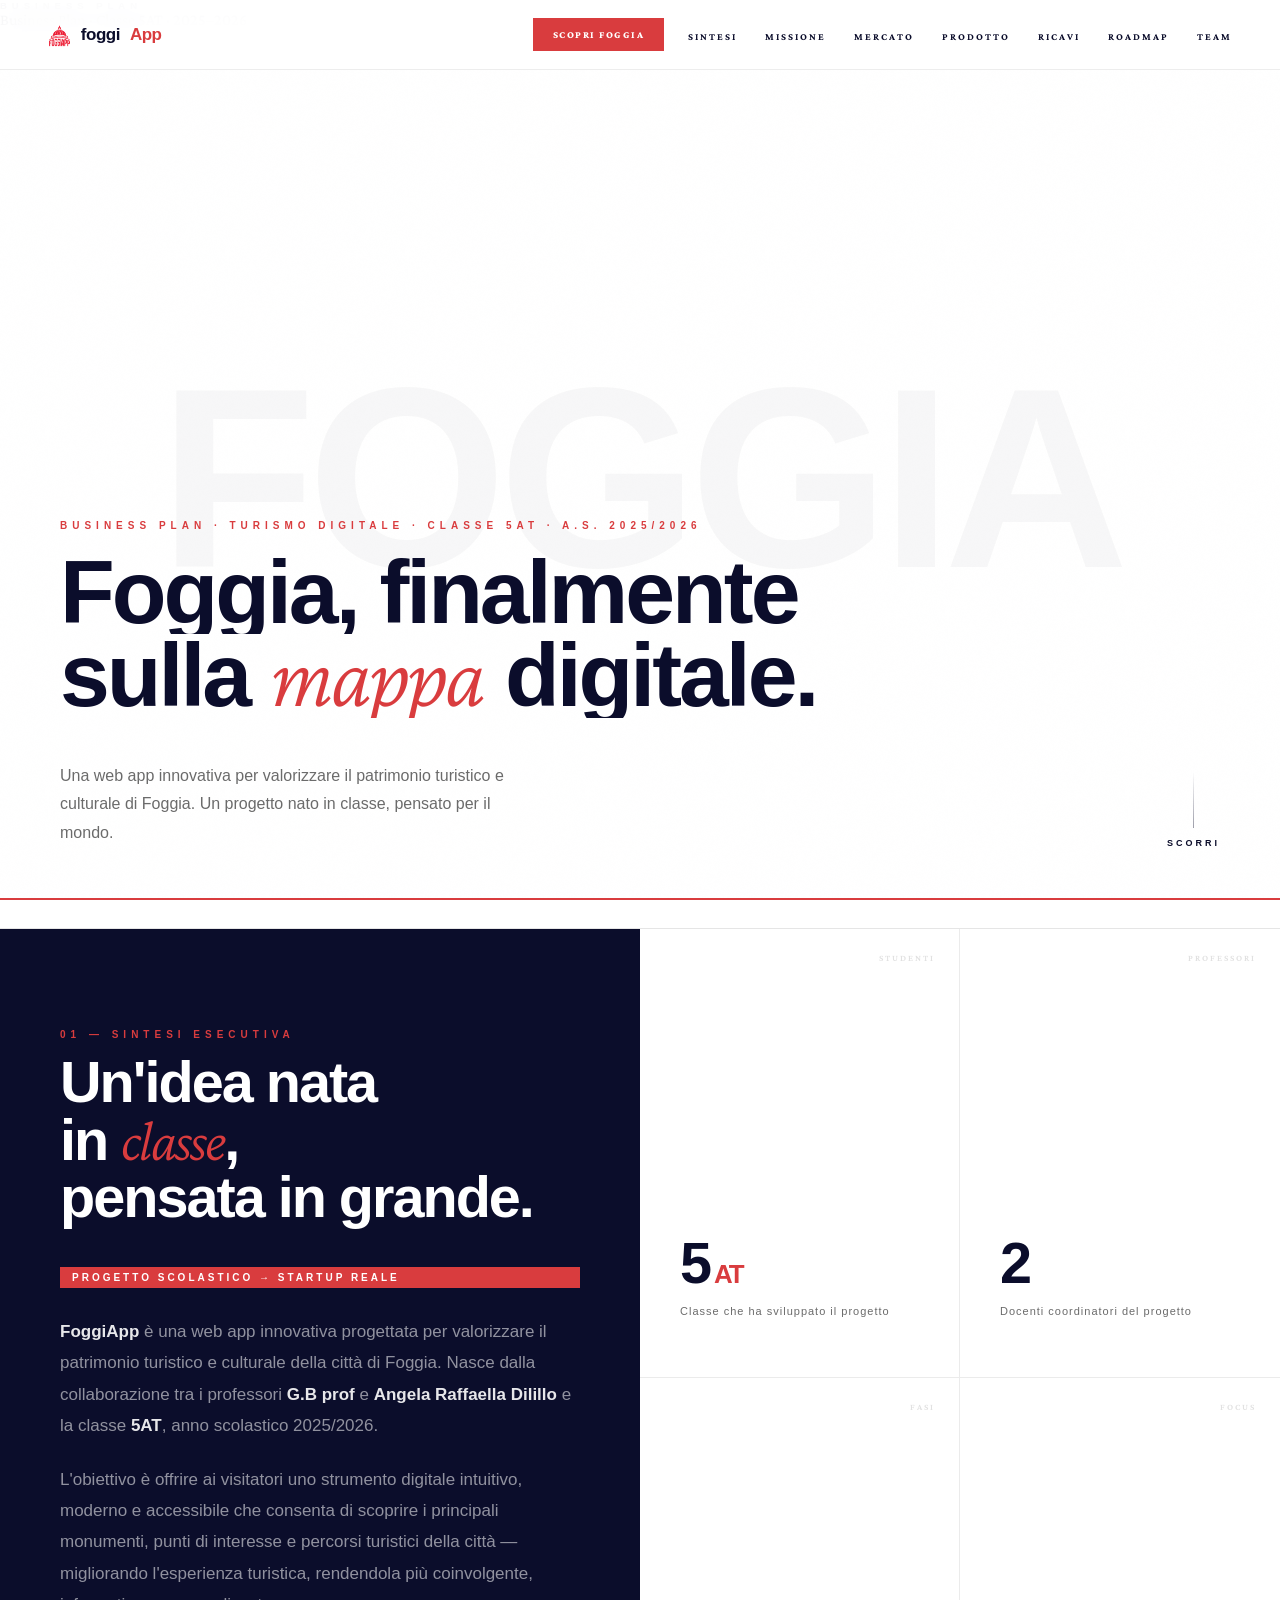
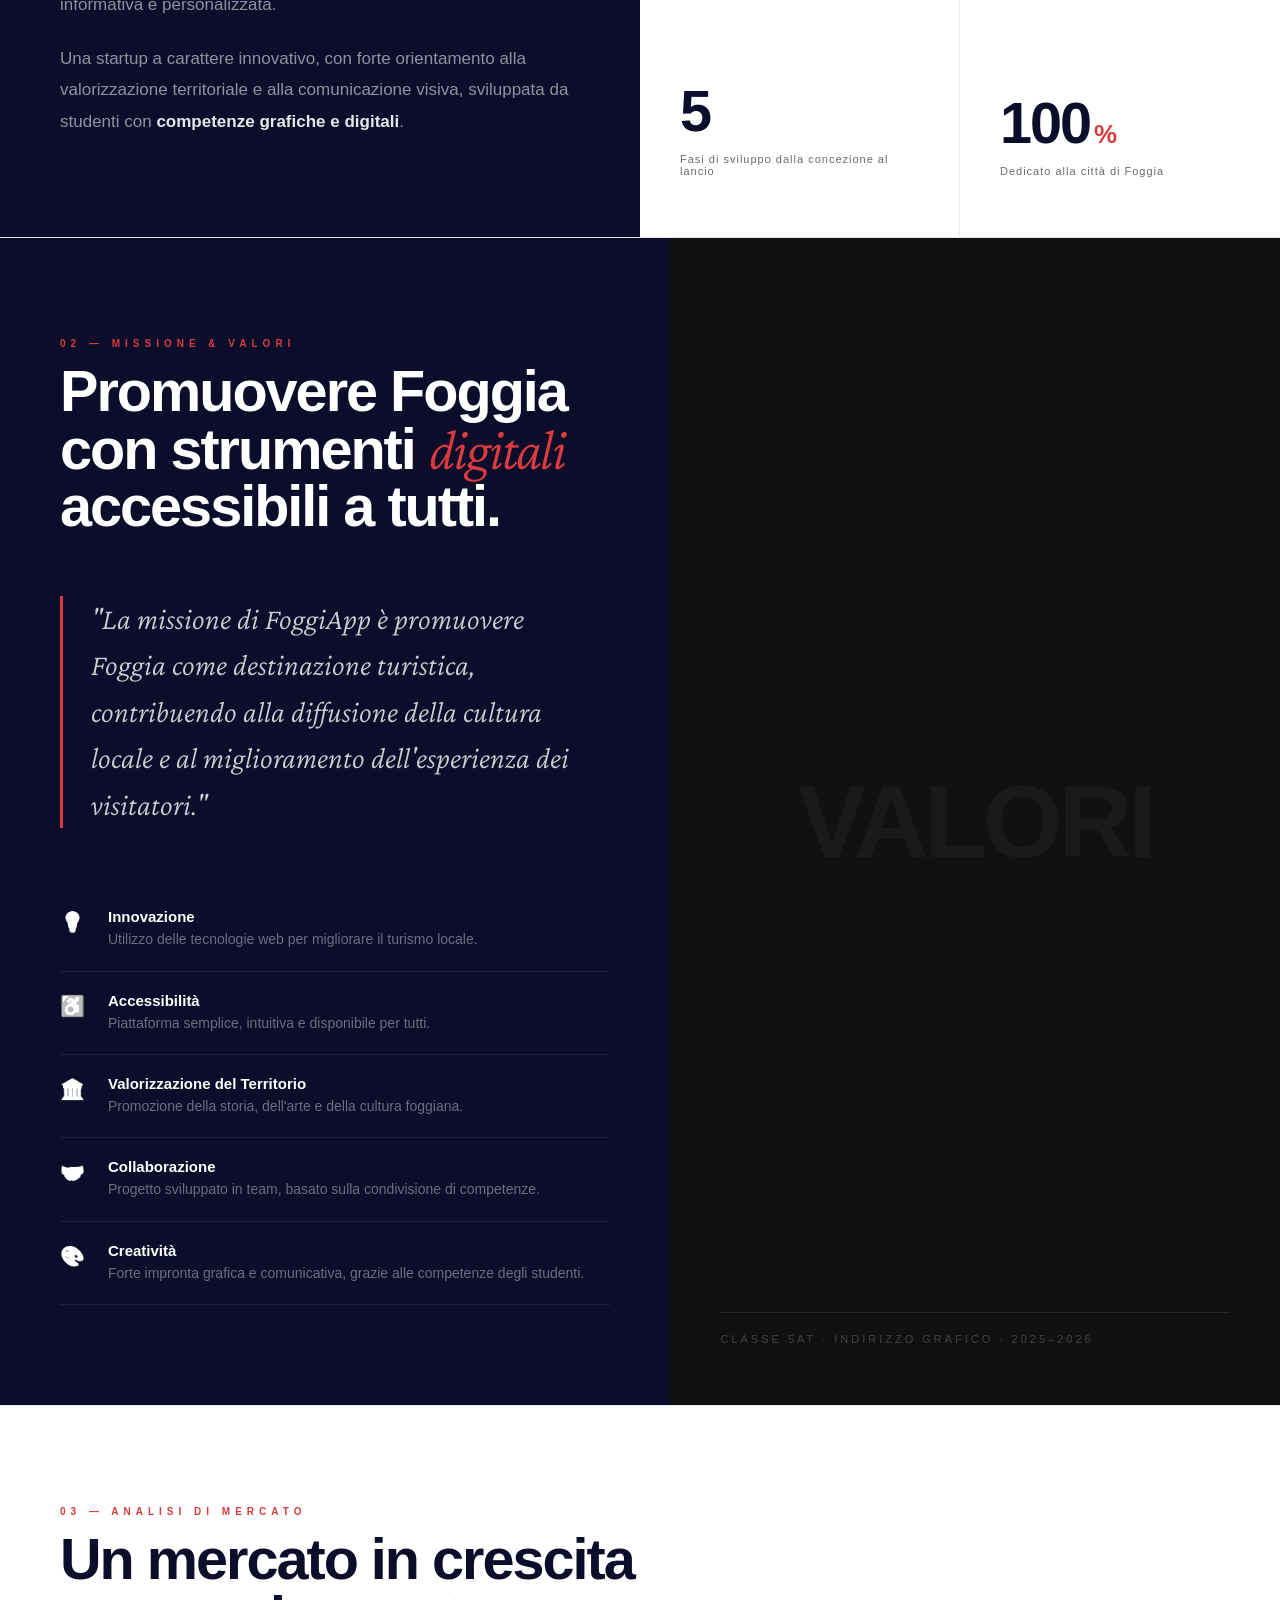
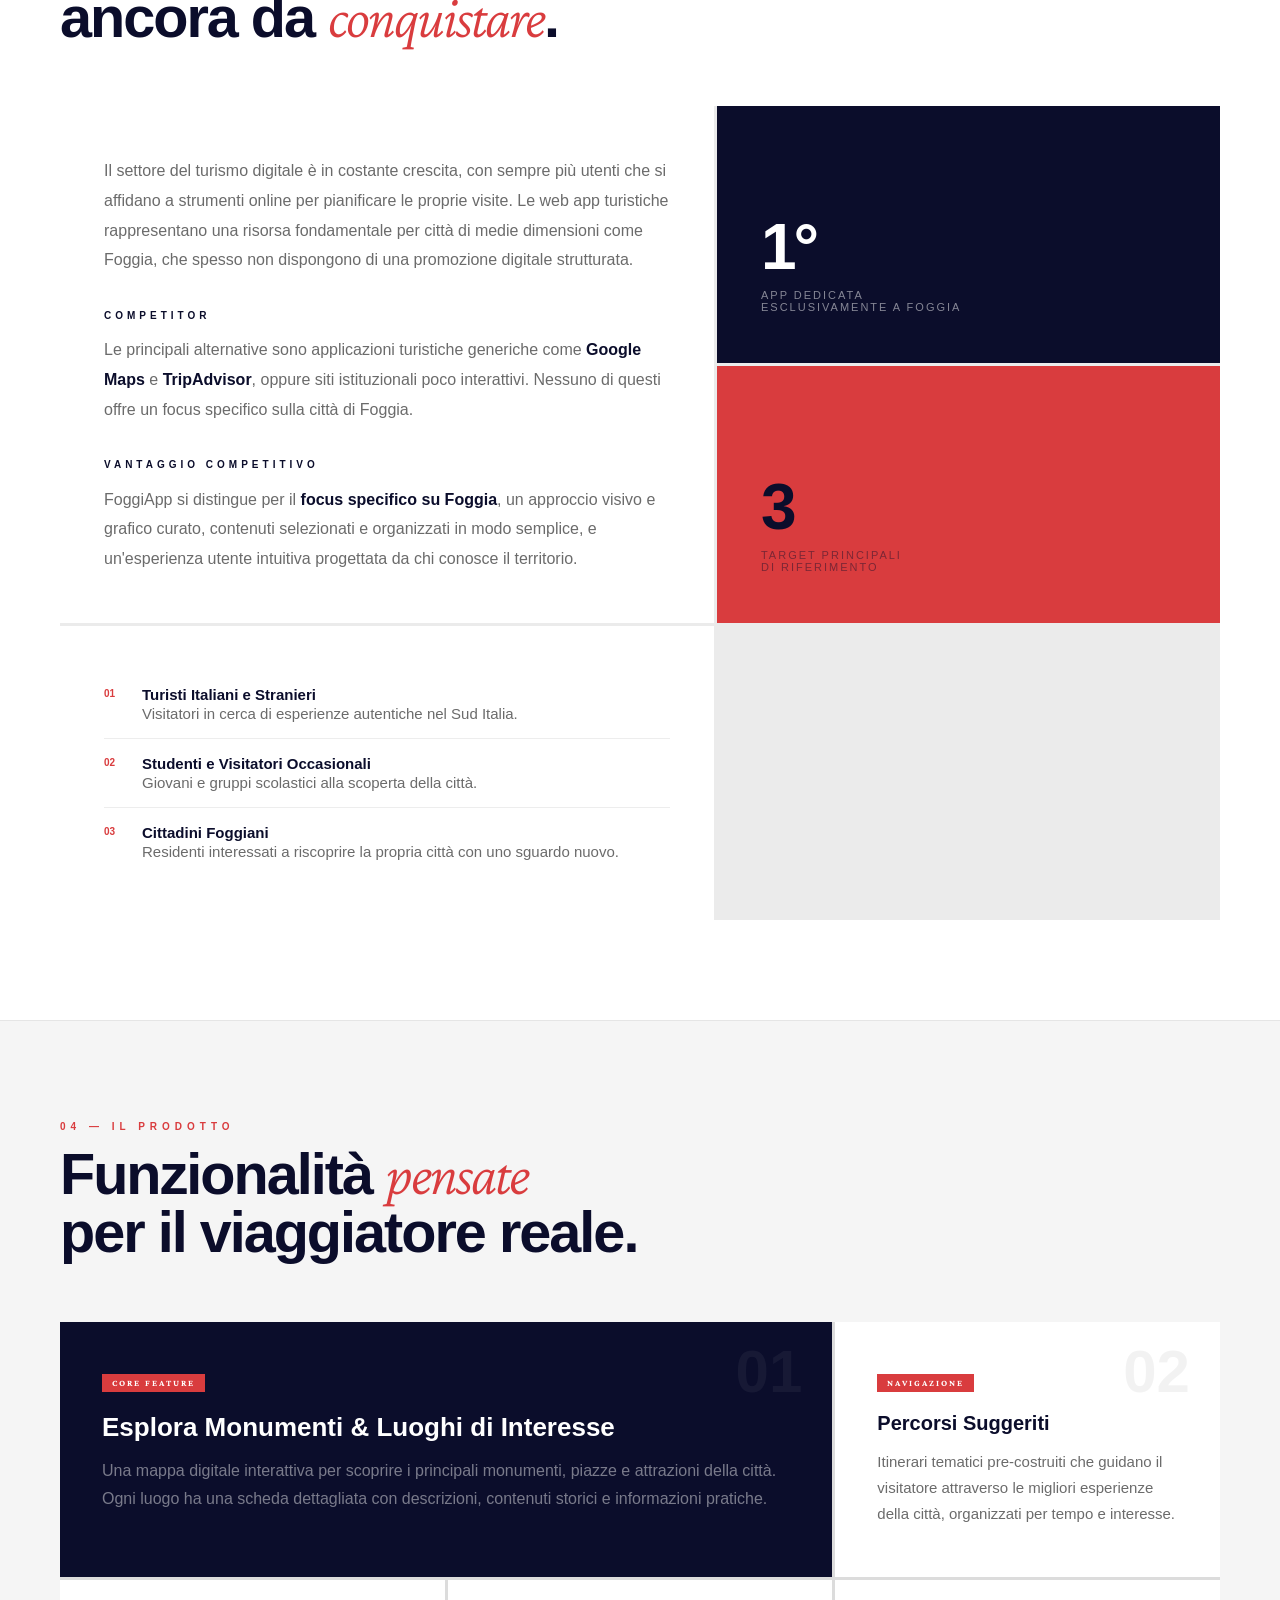
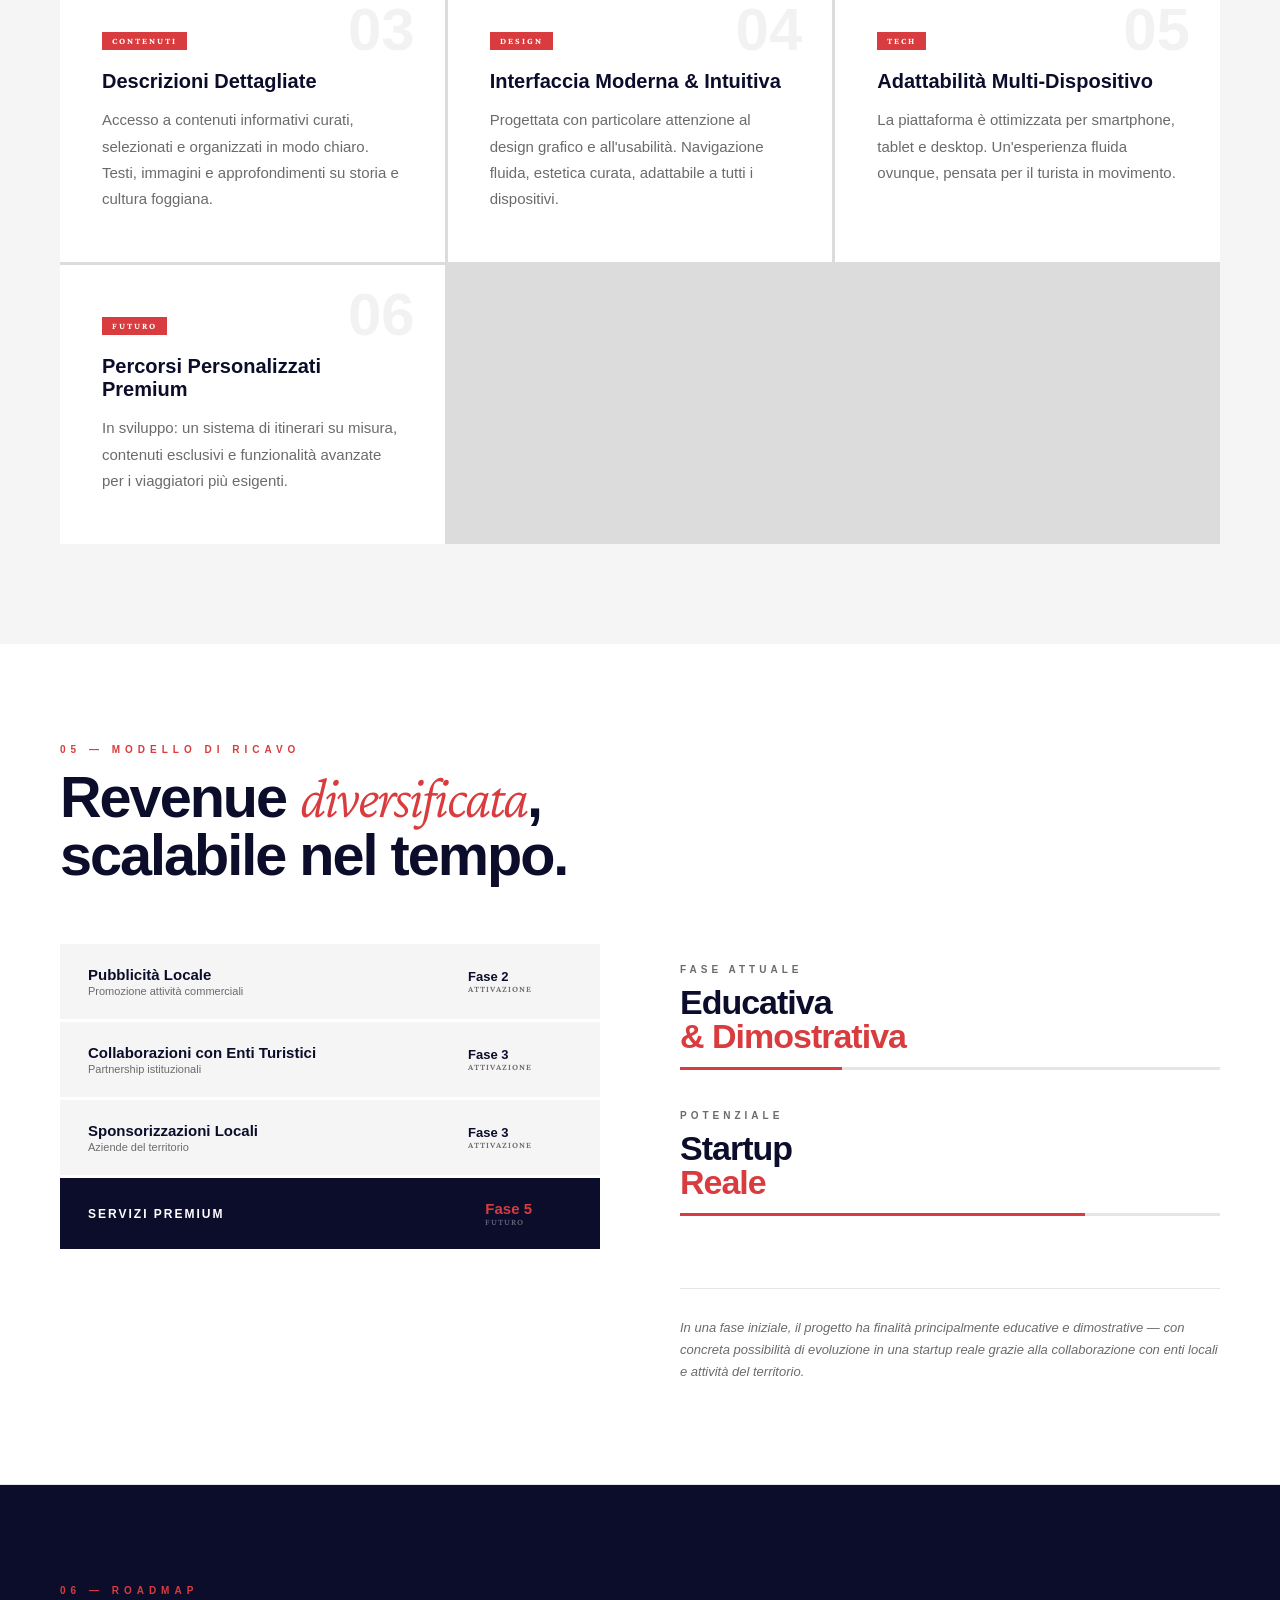
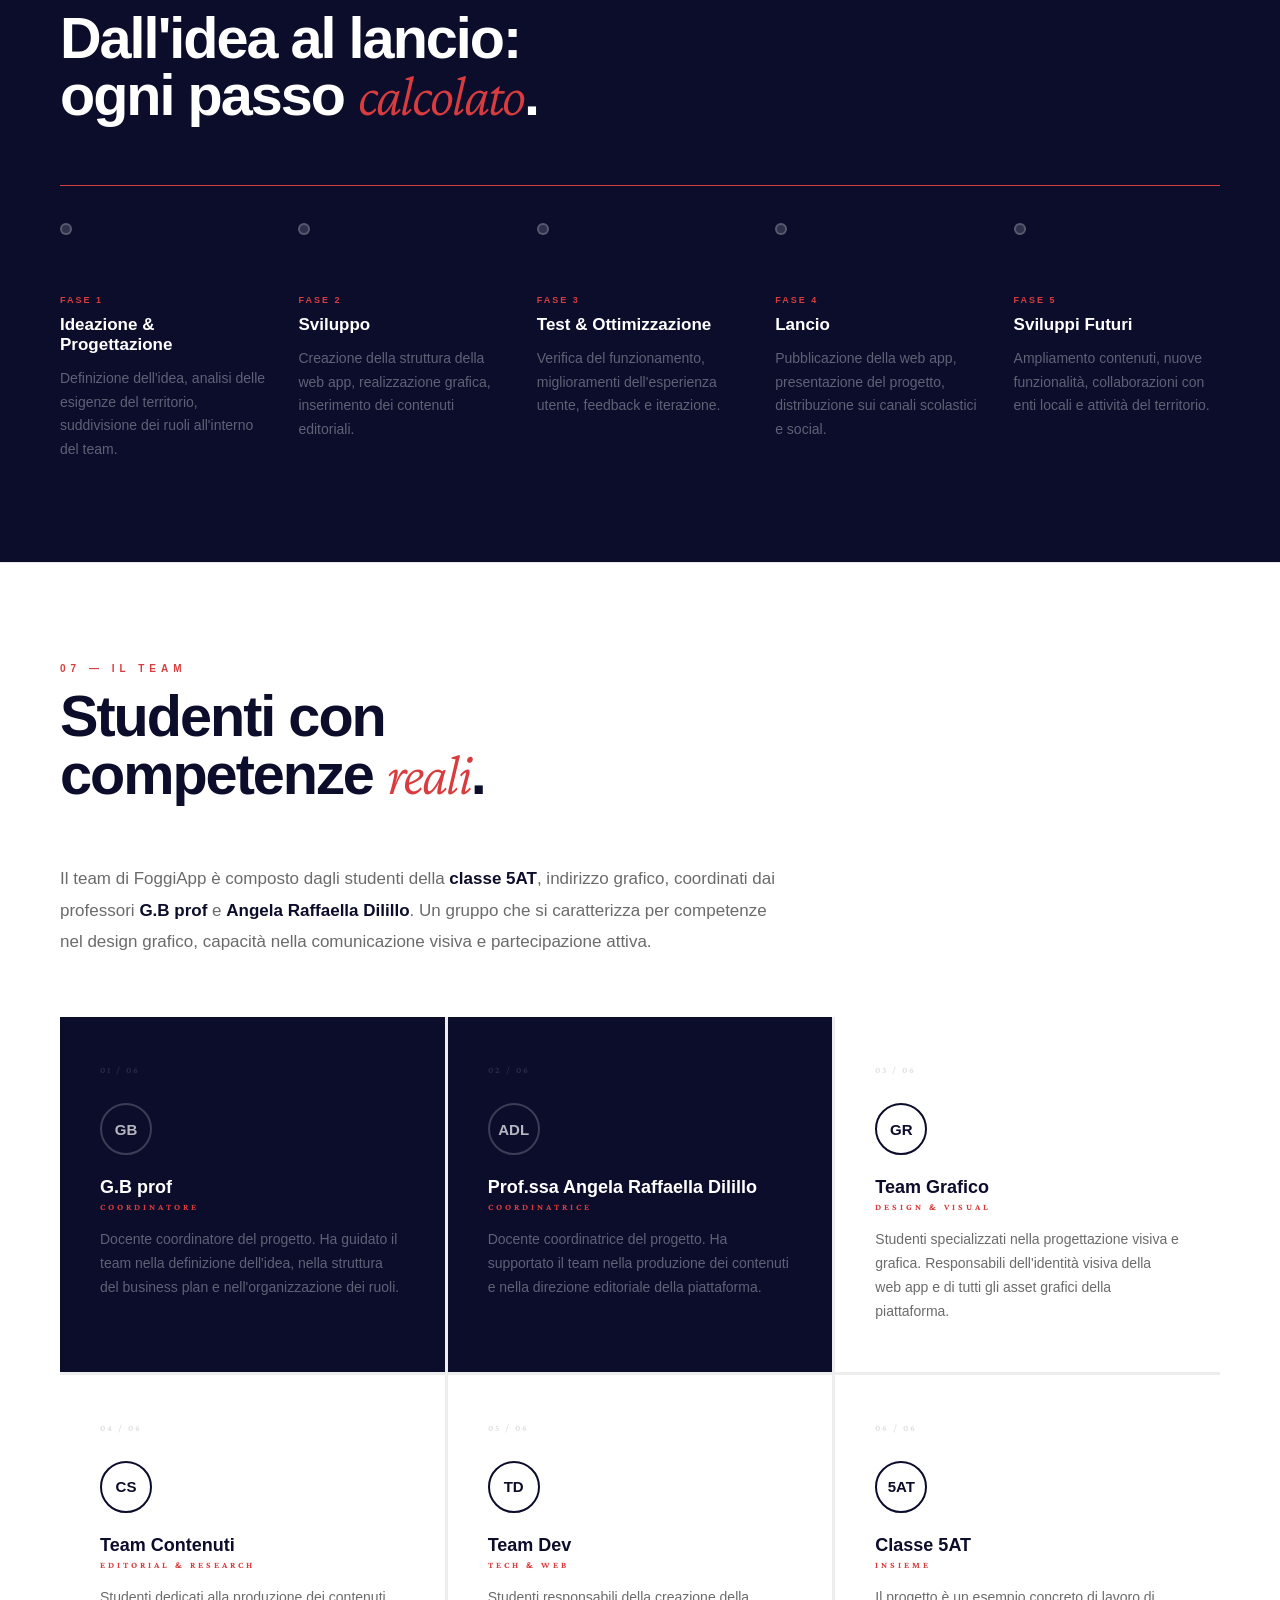
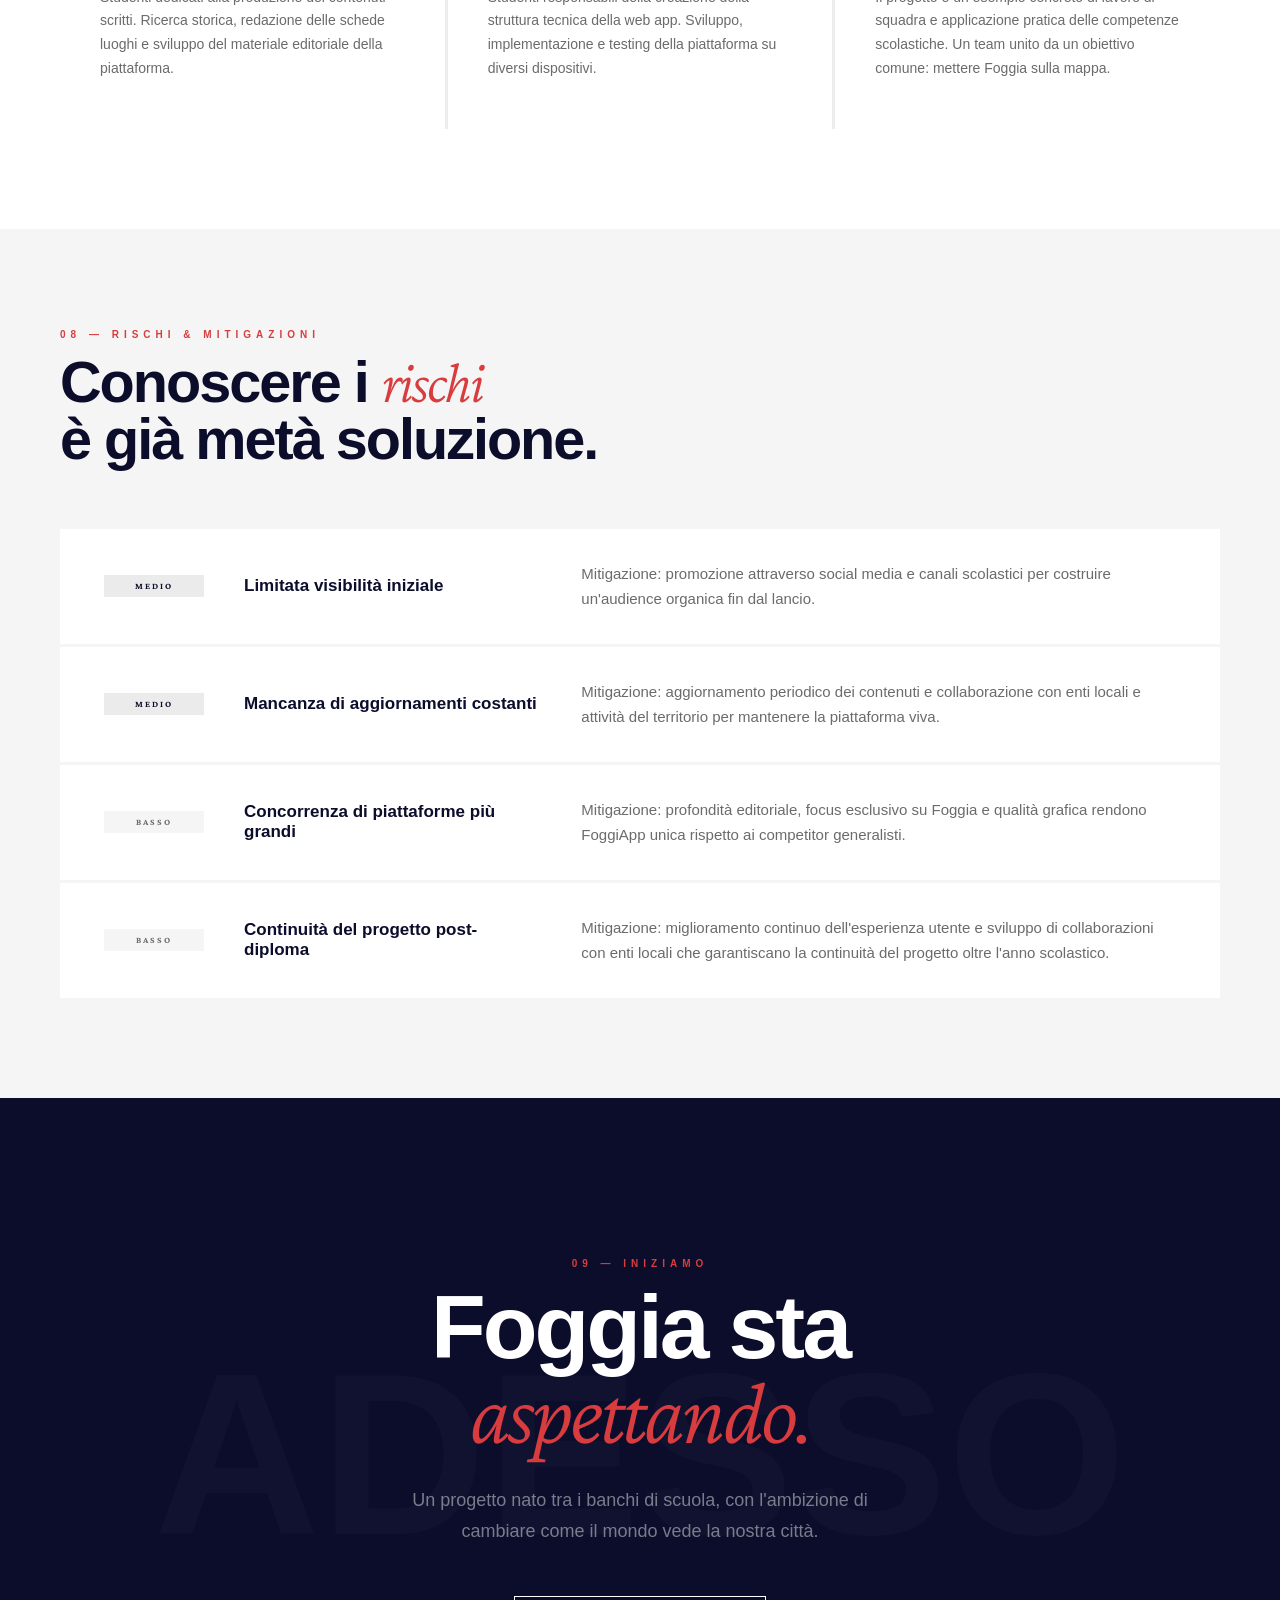
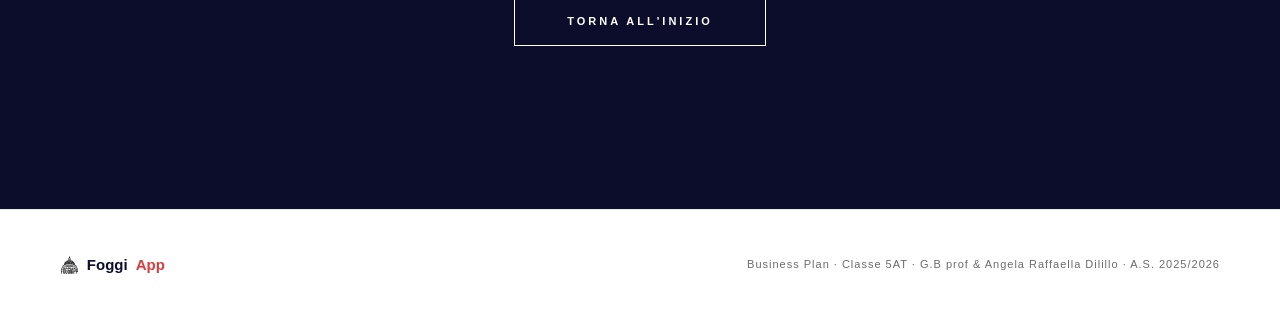
==== commit 214bee2d: "b b" ====
--- a/buissness_plain/index.html
+++ b/buissness_plain/index.html
@@ -510,16 +510,37 @@
   .exec-right { grid-template-columns: 1fr; }
 }
 
+
+  #fa-ld{position:fixed;inset:0;z-index:9999;background:#fff;display:flex;flex-direction:column;align-items:center;justify-content:center;transition:opacity .6s ease,visibility .6s ease}
+  #fa-ld::before{content:'';position:absolute;inset:0;pointer-events:none;background-image:radial-gradient(circle,rgba(217,60,62,.05) 1px,transparent 1px);background-size:28px 28px}
+  #fa-ld::after{content:'';position:absolute;top:0;left:0;right:0;height:2px;background:linear-gradient(90deg,transparent,#d93c3e 50%,transparent);animation:faScan 2s ease-in-out infinite}
+  @keyframes faScan{0%,100%{transform:scaleX(0);transform-origin:left}50%{transform:scaleX(1);transform-origin:left}50.01%{transform-origin:right}}
+  #fa-ld.out{opacity:0;visibility:hidden;pointer-events:none}
+  .fa-logo{width:clamp(100px,18vw,150px);z-index:1;opacity:0;transform:scale(.7) translateY(10px);animation:faIn .75s cubic-bezier(.34,1.56,.64,1) .1s forwards}
+  @keyframes faIn{to{opacity:1;transform:scale(1) translateY(0)}}
+  .fa-div{width:0;height:1.5px;background:#d93c3e;margin:16px 0 12px;animation:faDiv .5s ease .8s forwards}
+  @keyframes faDiv{to{width:120px}}
+  .fa-lbl{font-size:9.5px;font-weight:800;letter-spacing:5px;text-transform:uppercase;color:#0b0d2b;opacity:0;z-index:1;animation:faFd .4s ease .95s forwards}
+  @keyframes faFd{to{opacity:.45}}
+  .fa-bar-w{position:absolute;bottom:0;left:0;right:0;height:2px;background:rgba(11,13,43,.06)}
+  .fa-bar{height:100%;width:0;background:#d93c3e;animation:faBar 1.6s cubic-bezier(.4,0,.2,1) .05s forwards}
+  @keyframes faBar{to{width:100%}}
+
 </style>
 </head>
 <body>
 
+<div id="fa-ld">
+  <img class="fa-logo" src="[data-uri]" alt="FoggiApp">
+  <div class="fa-div"></div>
+  <p class="fa-lbl">Business Plan</p>
+  <div class="fa-bar-w"><div class="fa-bar"></div></div>
+</div>
+<script>(function(){var l=document.getElementById('fa-ld');function h(){l.classList.add('out');setTimeout(function(){l.style.display='none'},650)}var t=setTimeout(h,1400);window.addEventListener('load',function(){clearTimeout(t);setTimeout(h,80)})})();</script>
+
+
 <!-- ── LOADER COORDINATO (white, logo, bar) ── -->
-<div id="bp-loader">
-  <div class="bpl-inner">
-    <img class="bpl-logo" src="[data-uri]" alt="foggiApp">
-    <div class="bpl-divider"></div>
-    <p class="bpl-label">Business Plan</p>
+<p class="bpl-label">Business Plan</p>
   </div>
   <div class="bpl-bar-wrap"><div class="bpl-bar"></div></div>
 </div>
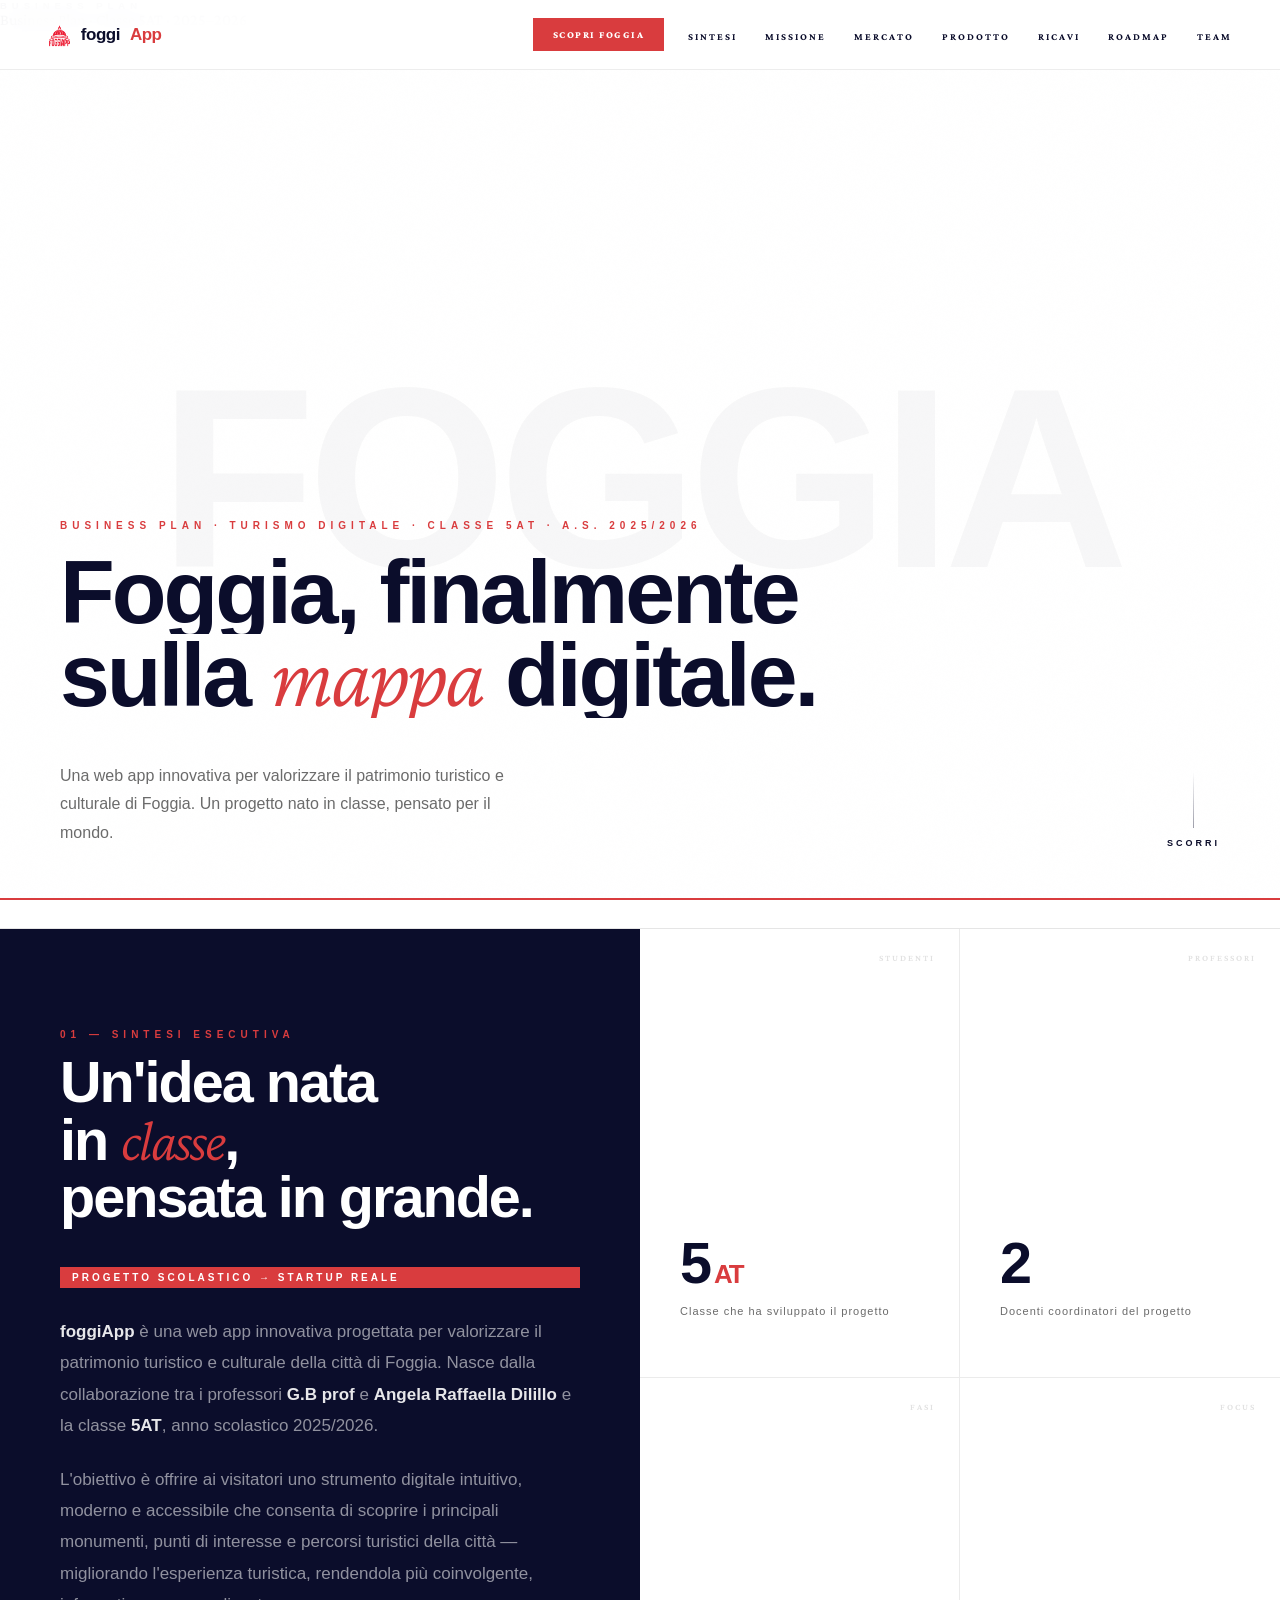
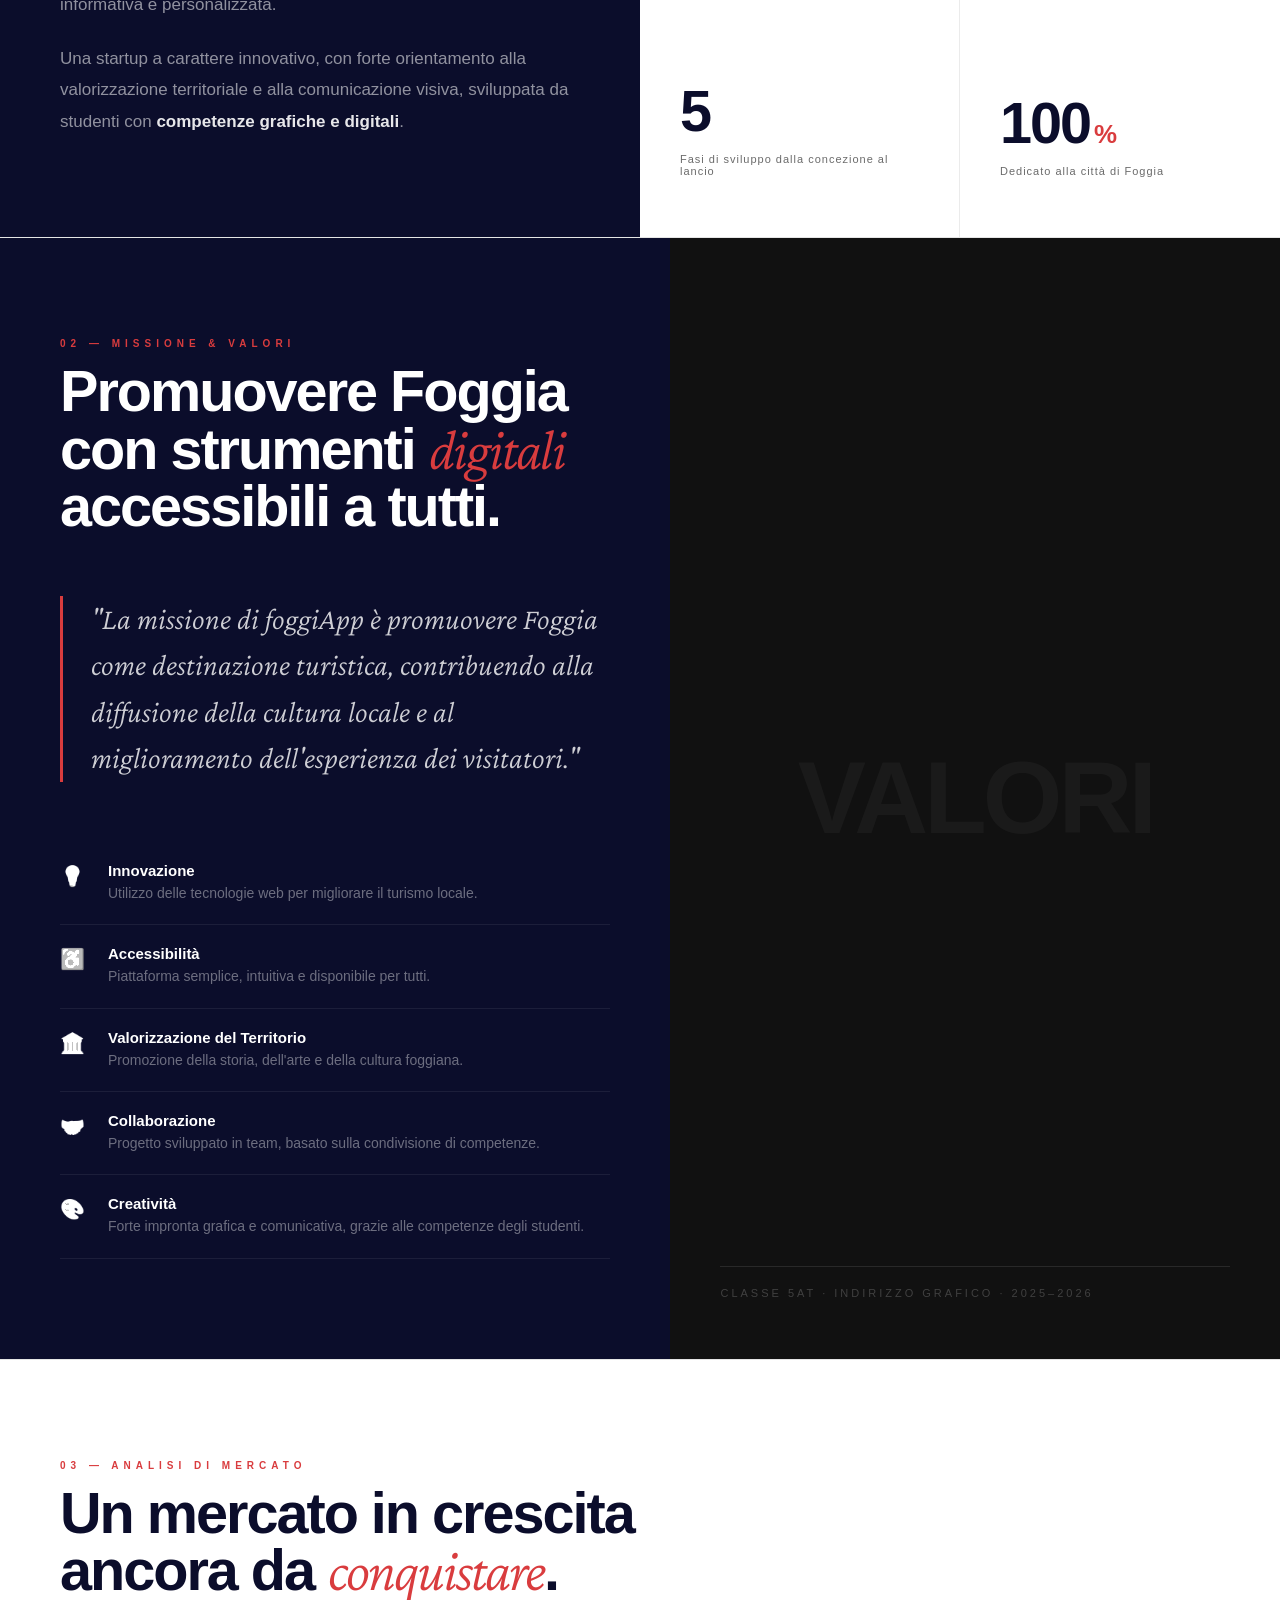
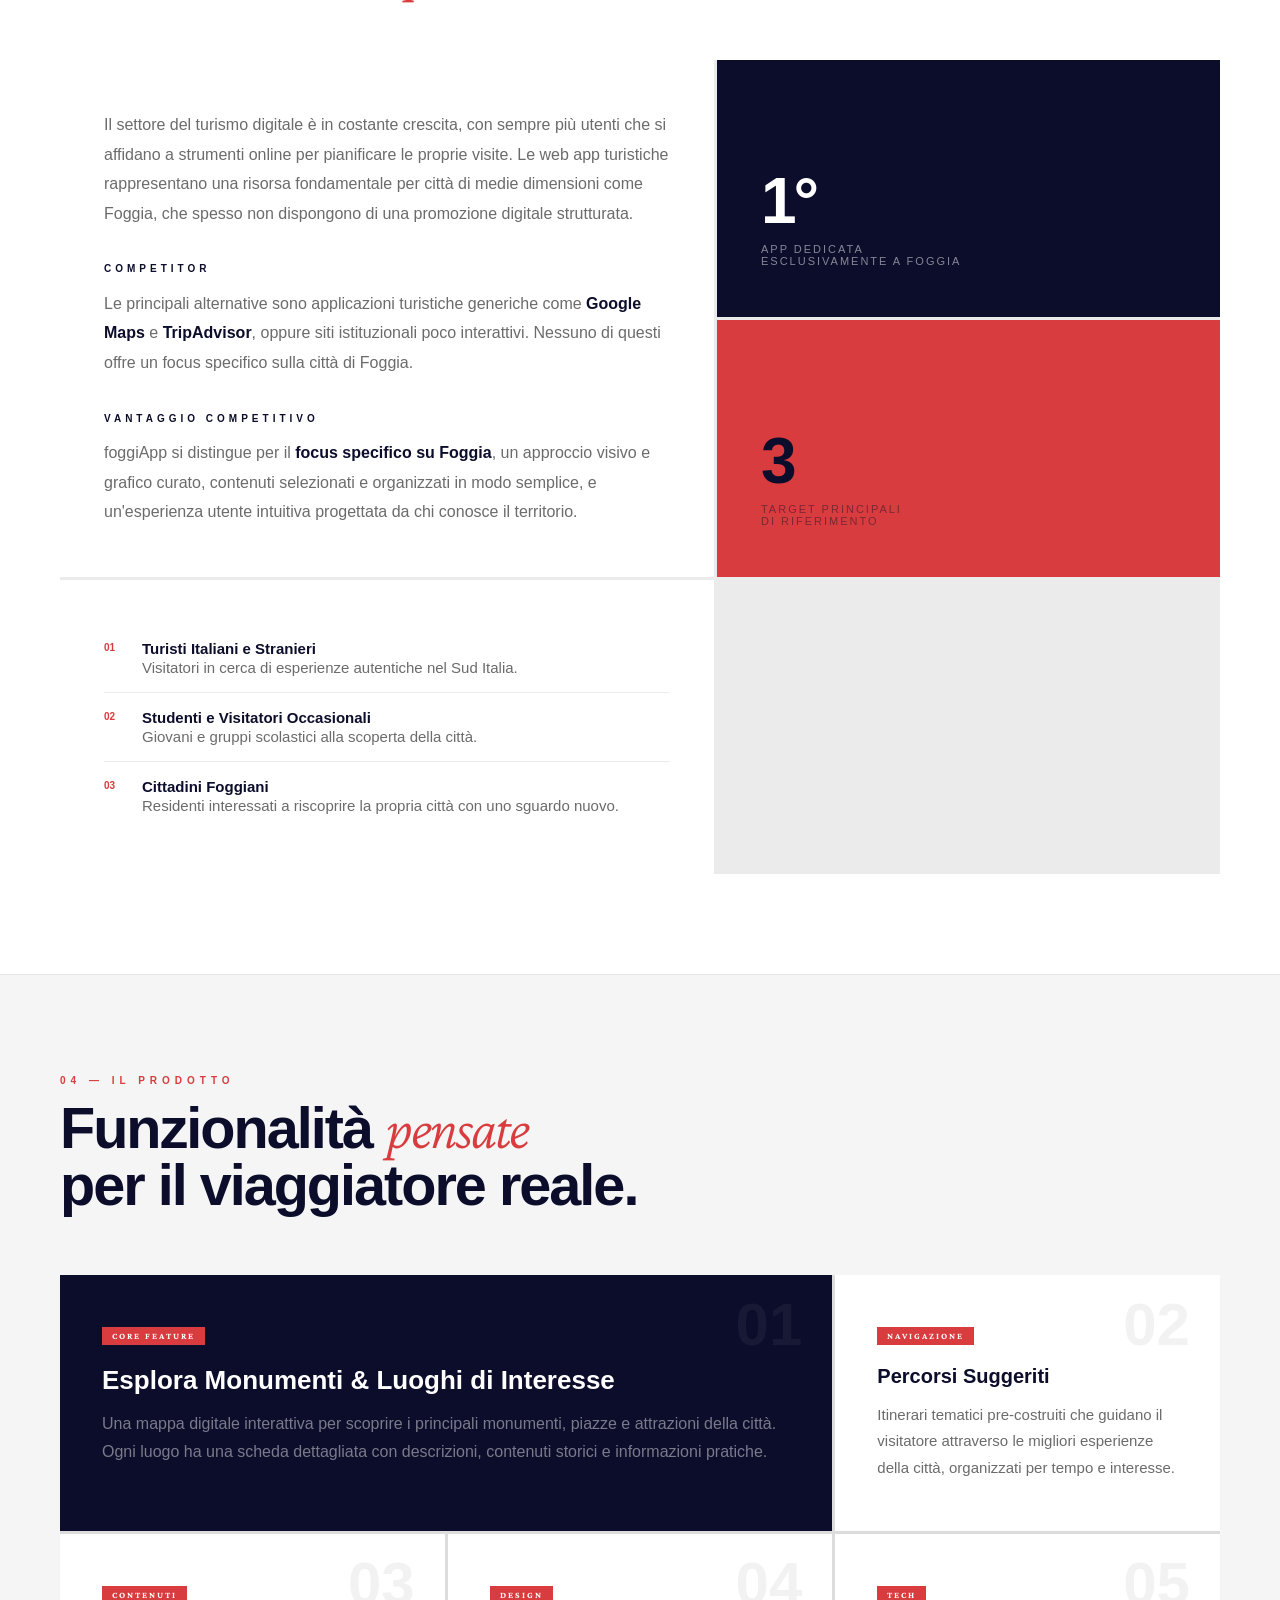
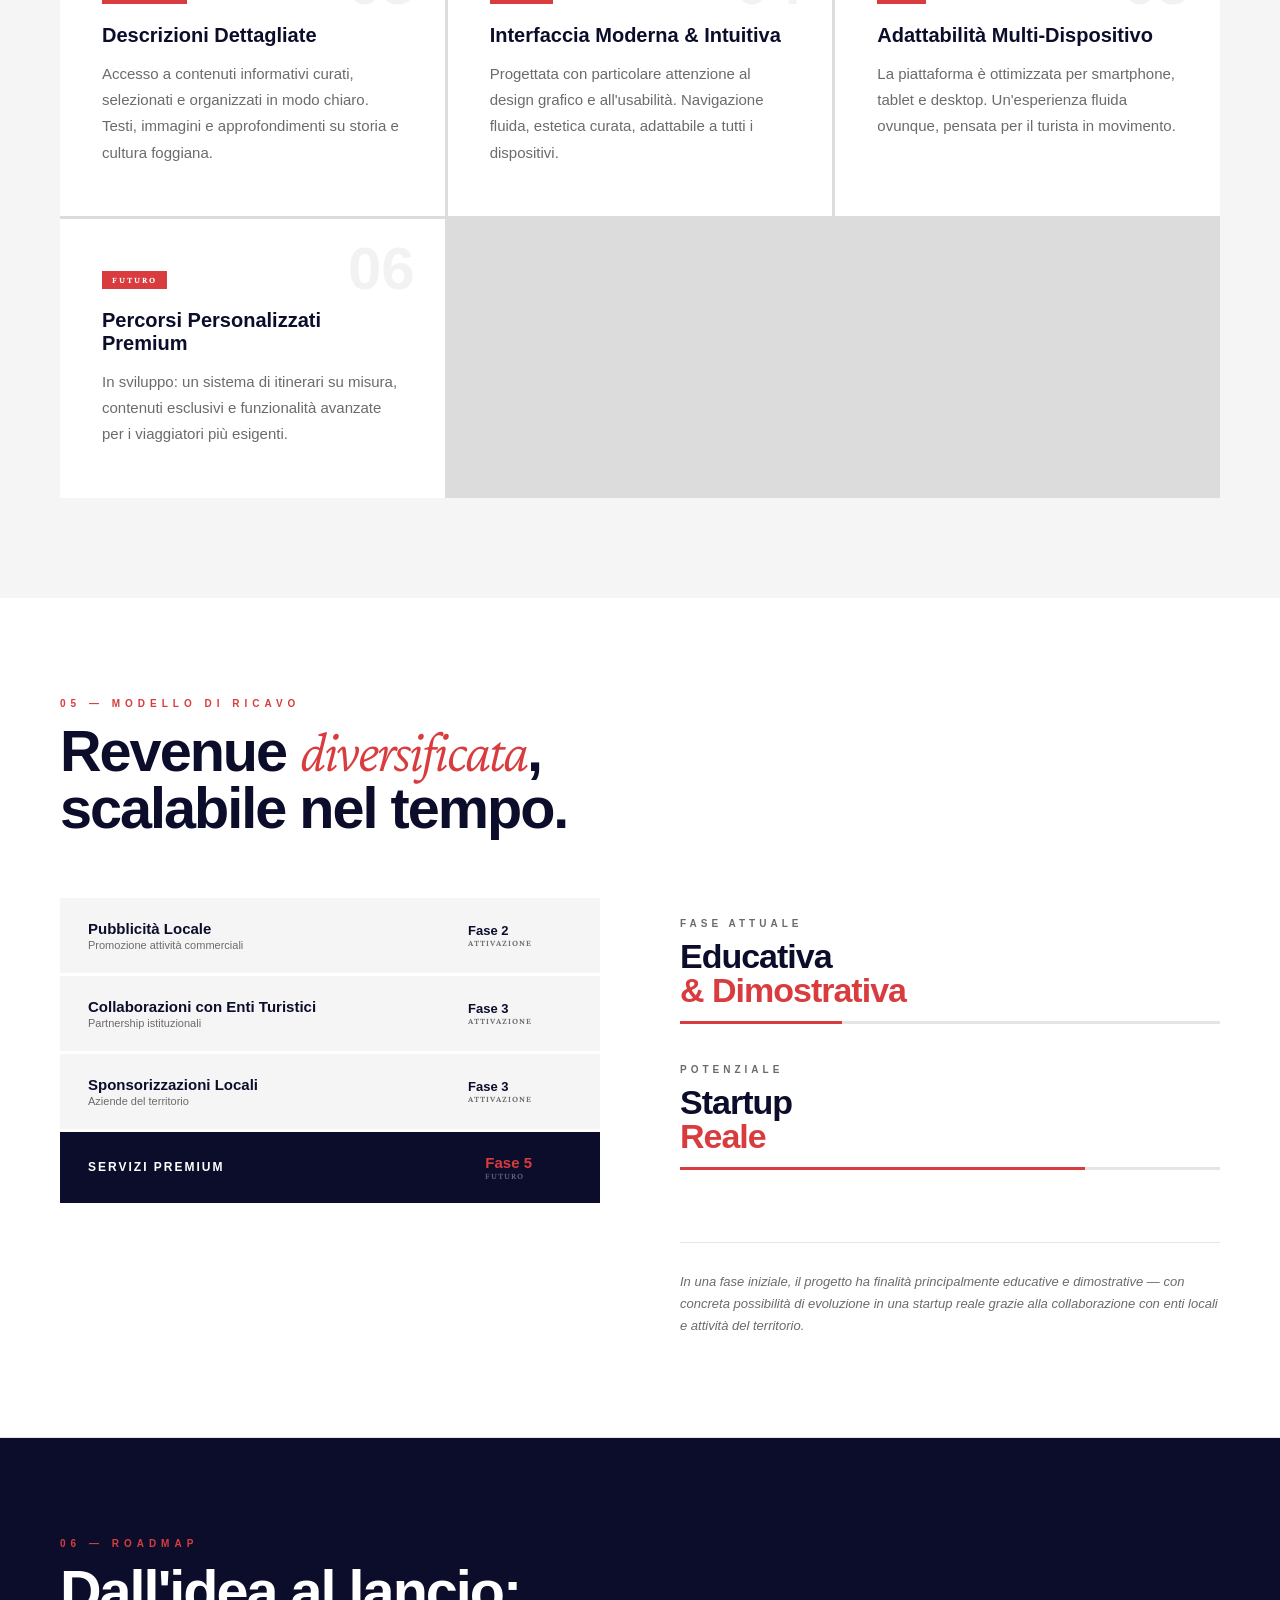
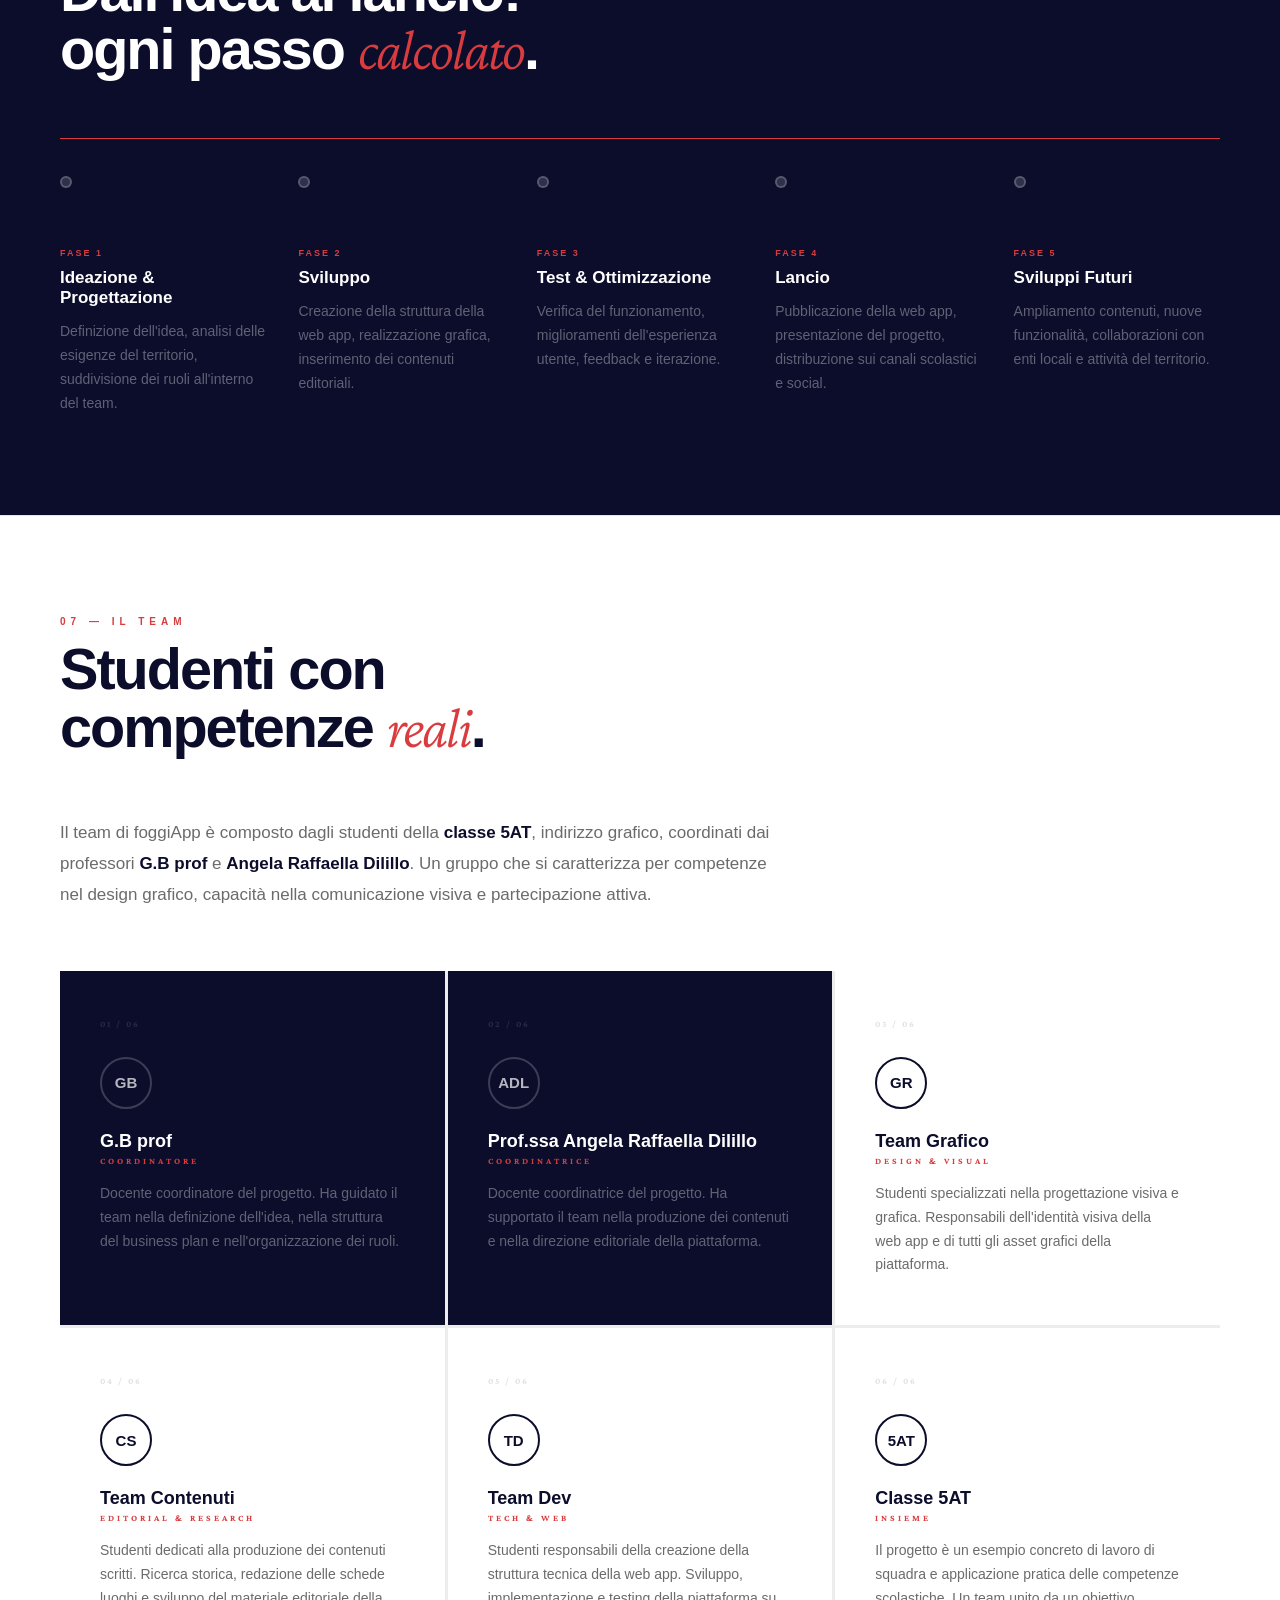
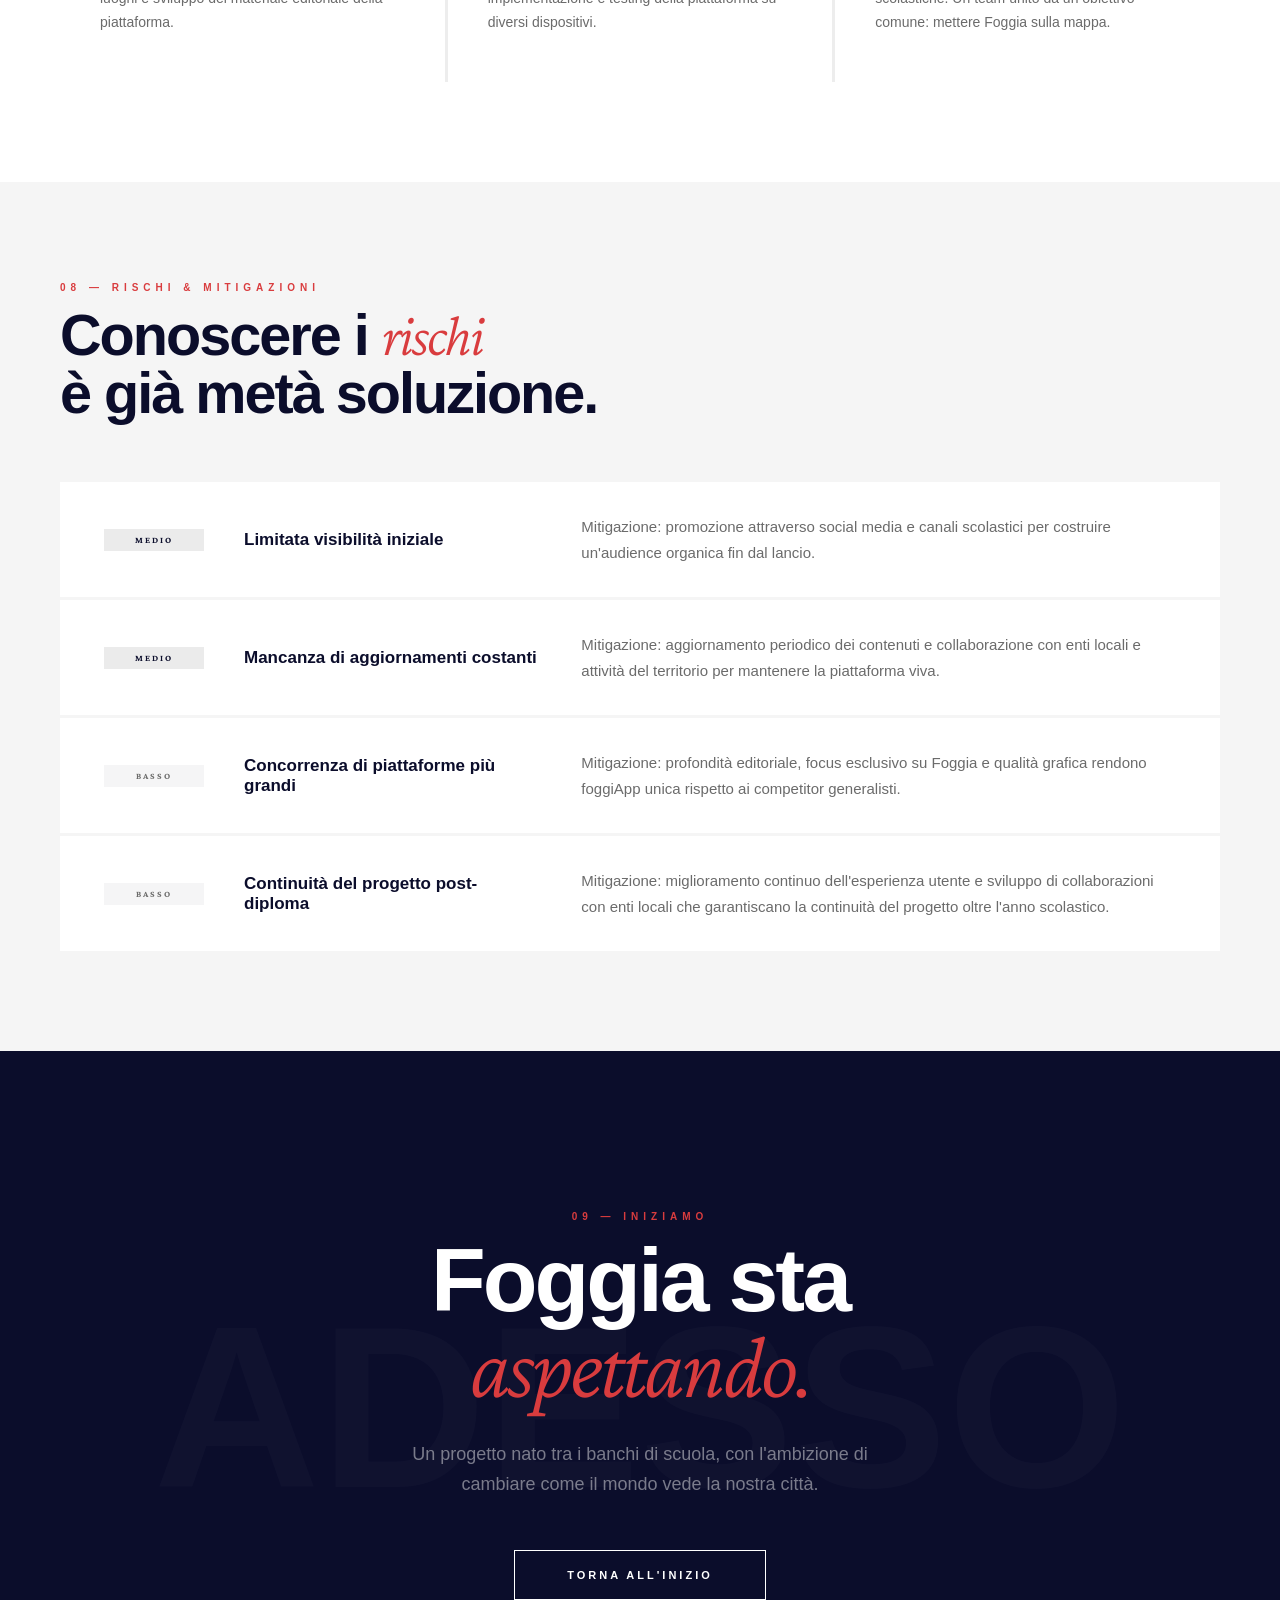
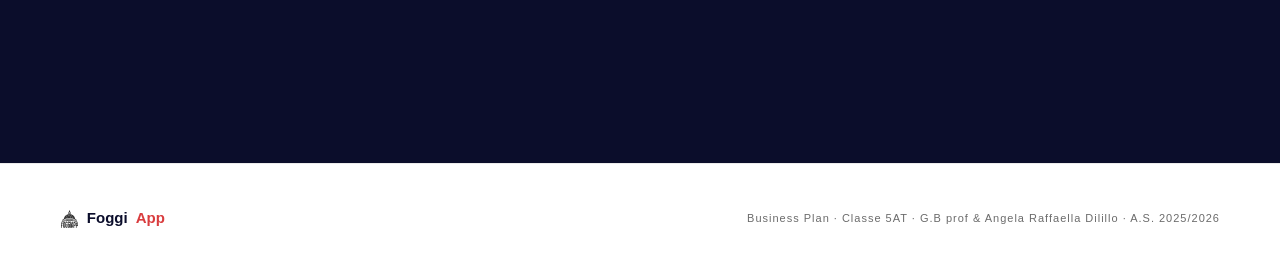
==== commit 1e10991d: "x x" ====
--- a/buissness_plain/index.html
+++ b/buissness_plain/index.html
@@ -3,7 +3,7 @@
 <head>
 <meta charset="UTF-8">
 <meta name="viewport" content="width=device-width, initial-scale=1.0">
-<title>Business Plan — FoggiApp</title>
+<title>Business Plan — foggiApp</title>
 <link rel="preconnect" href="https://fonts.googleapis.com">
 <link href="https://fonts.googleapis.com/css2?family=Crimson+Pro:ital,wght@0,300;0,400;1,300;1,400&display=swap" rel="stylesheet">
 <style>
@@ -531,7 +531,7 @@
 <body>
 
 <div id="fa-ld">
-  <img class="fa-logo" src="[data-uri]" alt="FoggiApp">
+  <img class="fa-logo" src="[data-uri]" alt="foggiApp">
   <div class="fa-div"></div>
   <p class="fa-lbl">Business Plan</p>
   <div class="fa-bar-w"><div class="fa-bar"></div></div>
@@ -600,7 +600,7 @@
     <h2 class="section-heading reveal">Un'idea nata<br>in <em>classe</em>,<br>pensata in grande.</h2>
     <div class="exec-tag reveal">Progetto Scolastico → Startup Reale</div>
     <div class="exec-body reveal">
-      <p><strong>FoggiApp</strong> è una web app innovativa progettata per valorizzare il patrimonio turistico e culturale della città di Foggia. Nasce dalla collaborazione tra i professori <strong>G.B prof</strong> e <strong>Angela Raffaella Dilillo</strong> e la classe <strong>5AT</strong>, anno scolastico 2025/2026.</p>
+      <p><strong>foggiApp</strong> è una web app innovativa progettata per valorizzare il patrimonio turistico e culturale della città di Foggia. Nasce dalla collaborazione tra i professori <strong>G.B prof</strong> e <strong>Angela Raffaella Dilillo</strong> e la classe <strong>5AT</strong>, anno scolastico 2025/2026.</p>
       <p>L'obiettivo è offrire ai visitatori uno strumento digitale intuitivo, moderno e accessibile che consenta di scoprire i principali monumenti, punti di interesse e percorsi turistici della città — migliorando l'esperienza turistica, rendendola più coinvolgente, informativa e personalizzata.</p>
       <p>Una startup a carattere innovativo, con forte orientamento alla valorizzazione territoriale e alla comunicazione visiva, sviluppata da studenti con <strong>competenze grafiche e digitali</strong>.</p>
     </div>
@@ -637,7 +637,7 @@
       <span class="section-label reveal">02 — Missione & Valori</span>
       <h2 class="section-heading reveal">Promuovere Foggia<br>con strumenti <em>digitali</em><br>accessibili a tutti.</h2>
       <blockquote class="mission-statement reveal">
-        "La missione di FoggiApp è promuovere Foggia come destinazione turistica, contribuendo alla diffusione della cultura locale e al miglioramento dell'esperienza dei visitatori."
+        "La missione di foggiApp è promuovere Foggia come destinazione turistica, contribuendo alla diffusione della cultura locale e al miglioramento dell'esperienza dei visitatori."
       </blockquote>
       <div class="values-stack">
         <div class="value-row reveal">
@@ -685,7 +685,7 @@
         <p>Le principali alternative sono applicazioni turistiche generiche come <strong>Google Maps</strong> e <strong>TripAdvisor</strong>, oppure siti istituzionali poco interattivi. Nessuno di questi offre un focus specifico sulla città di Foggia.</p>
 
         <h4>Vantaggio Competitivo</h4>
-        <p>FoggiApp si distingue per il <strong>focus specifico su Foggia</strong>, un approccio visivo e grafico curato, contenuti selezionati e organizzati in modo semplice, e un'esperienza utente intuitiva progettata da chi conosce il territorio.</p>
+        <p>foggiApp si distingue per il <strong>focus specifico su Foggia</strong>, un approccio visivo e grafico curato, contenuti selezionati e organizzati in modo semplice, e un'esperienza utente intuitiva progettata da chi conosce il territorio.</p>
       </div>
     </div>
     <div class="bento-cell dark reveal" style="display:flex;flex-direction:column;justify-content:flex-end;padding:50px 44px;">
@@ -843,7 +843,7 @@
   <span class="section-label reveal">07 — Il Team</span>
   <h2 class="section-heading reveal">Studenti con<br>competenze <em>reali</em>.</h2>
   <p class="team-intro reveal">
-    Il team di FoggiApp è composto dagli studenti della <strong>classe 5AT</strong>, indirizzo grafico, coordinati dai professori <strong>G.B prof</strong> e <strong>Angela Raffaella Dilillo</strong>. Un gruppo che si caratterizza per competenze nel design grafico, capacità nella comunicazione visiva e partecipazione attiva.
+    Il team di foggiApp è composto dagli studenti della <strong>classe 5AT</strong>, indirizzo grafico, coordinati dai professori <strong>G.B prof</strong> e <strong>Angela Raffaella Dilillo</strong>. Un gruppo che si caratterizza per competenze nel design grafico, capacità nella comunicazione visiva e partecipazione attiva.
   </p>
   <div class="team-editorial">
     <div class="team-card dark reveal">
@@ -908,7 +908,7 @@
     <div class="risk-row reveal">
       <span class="risk-badge low">Basso</span>
       <div class="risk-title">Concorrenza di piattaforme più grandi</div>
-      <div class="risk-desc">Mitigazione: profondità editoriale, focus esclusivo su Foggia e qualità grafica rendono FoggiApp unica rispetto ai competitor generalisti.</div>
+      <div class="risk-desc">Mitigazione: profondità editoriale, focus esclusivo su Foggia e qualità grafica rendono foggiApp unica rispetto ai competitor generalisti.</div>
     </div>
     <div class="risk-row reveal">
       <span class="risk-badge low">Basso</span>
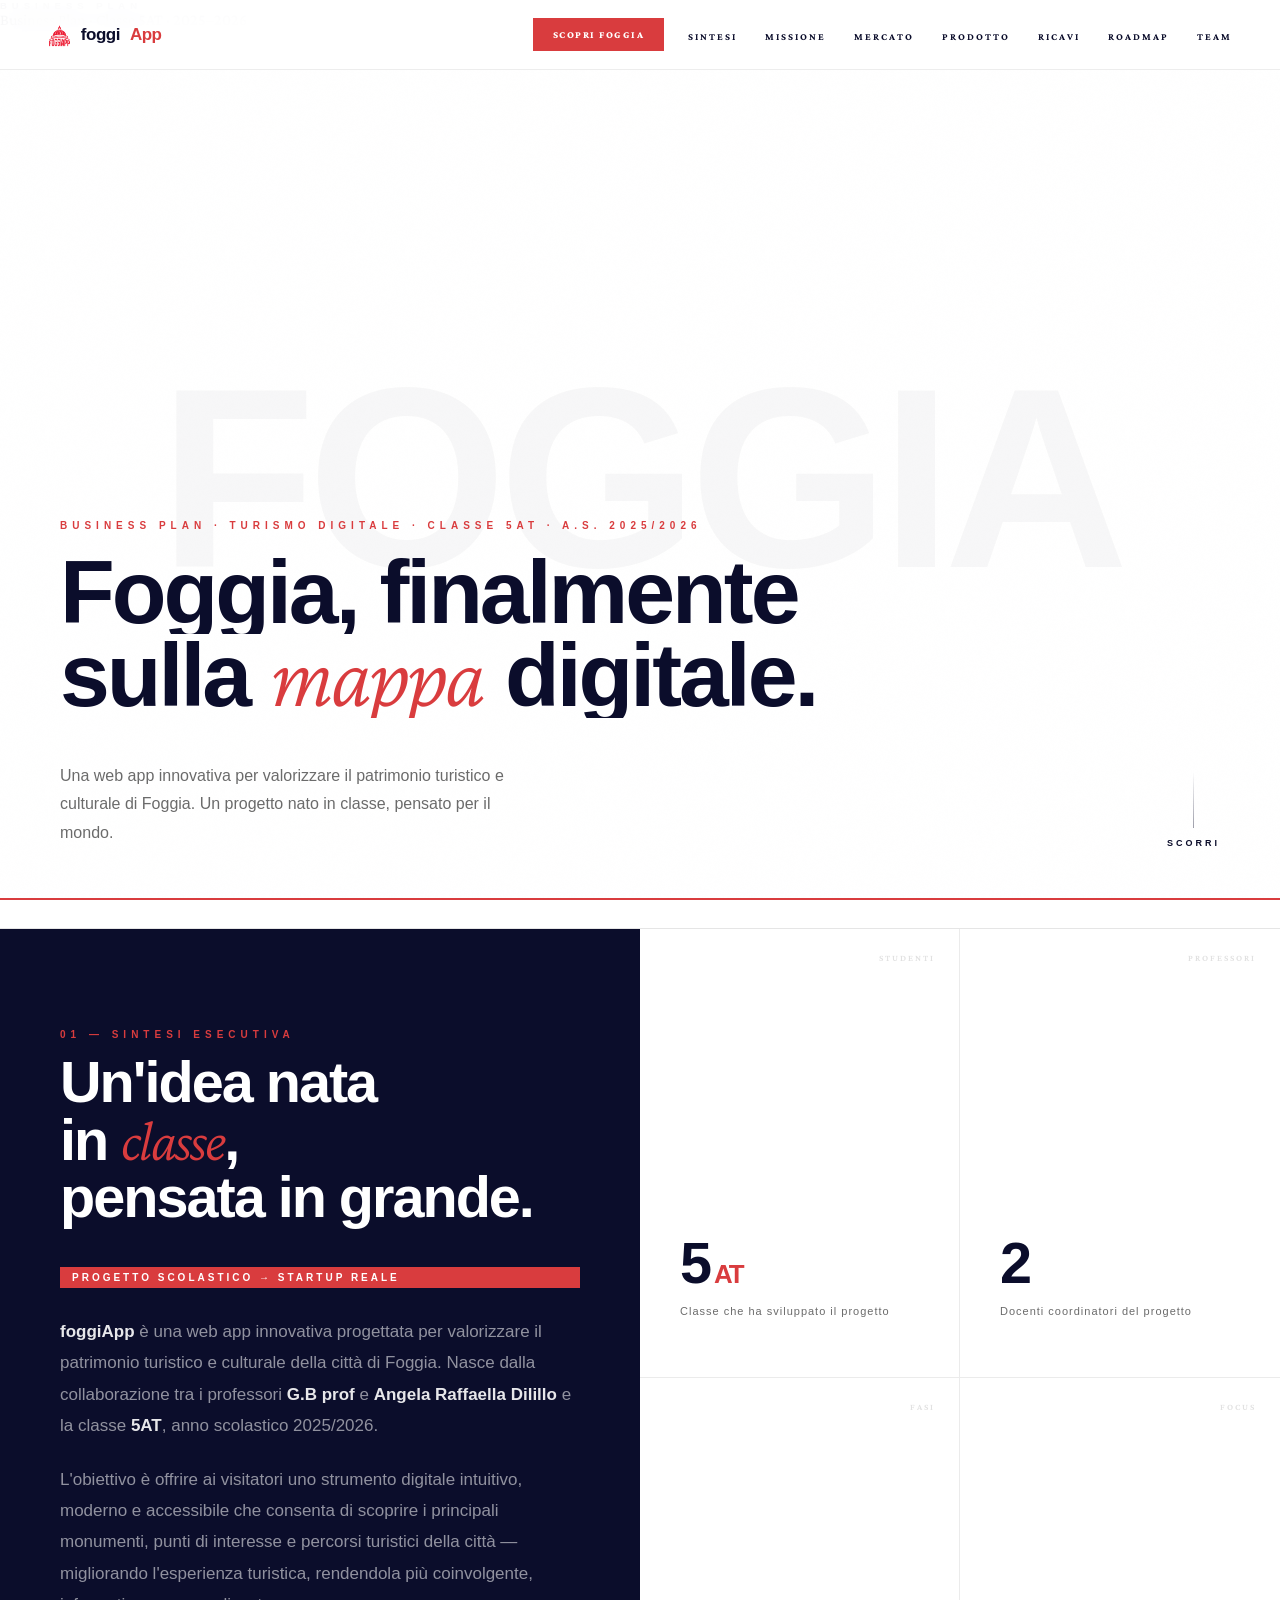
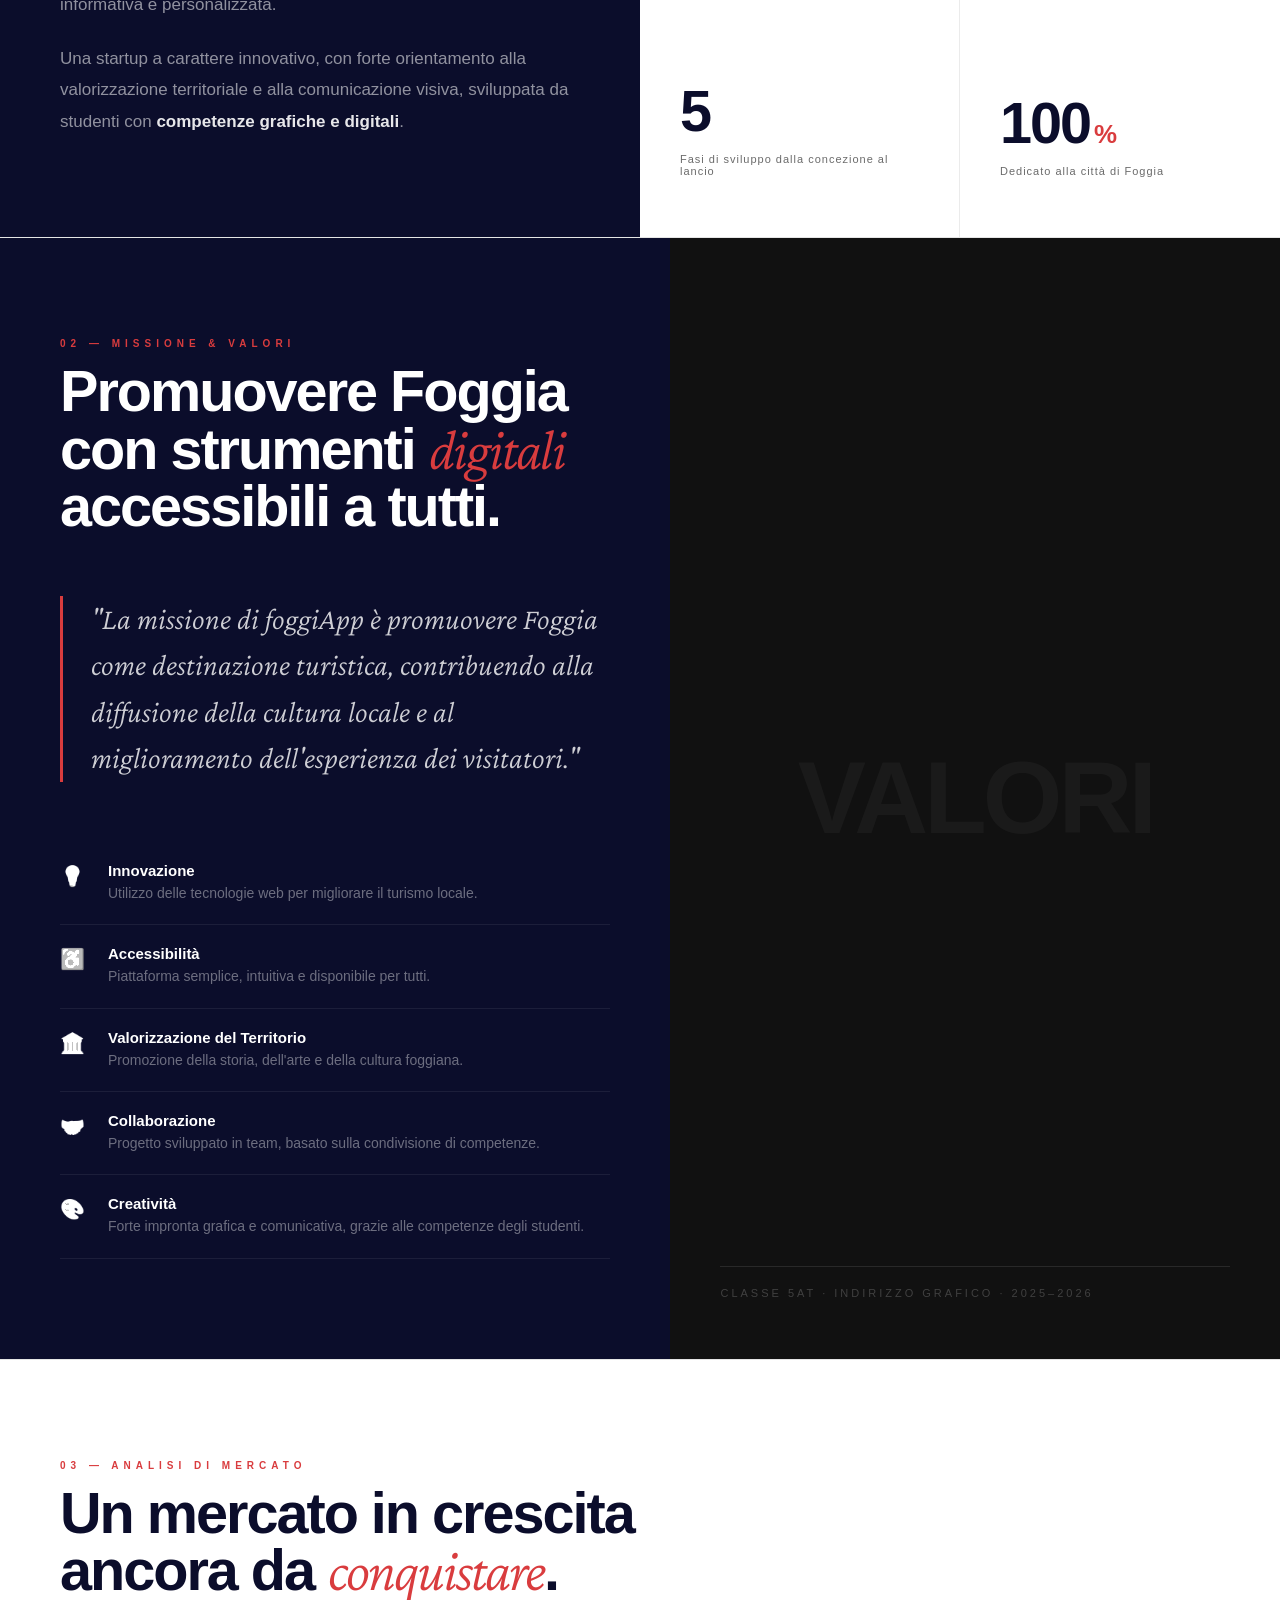
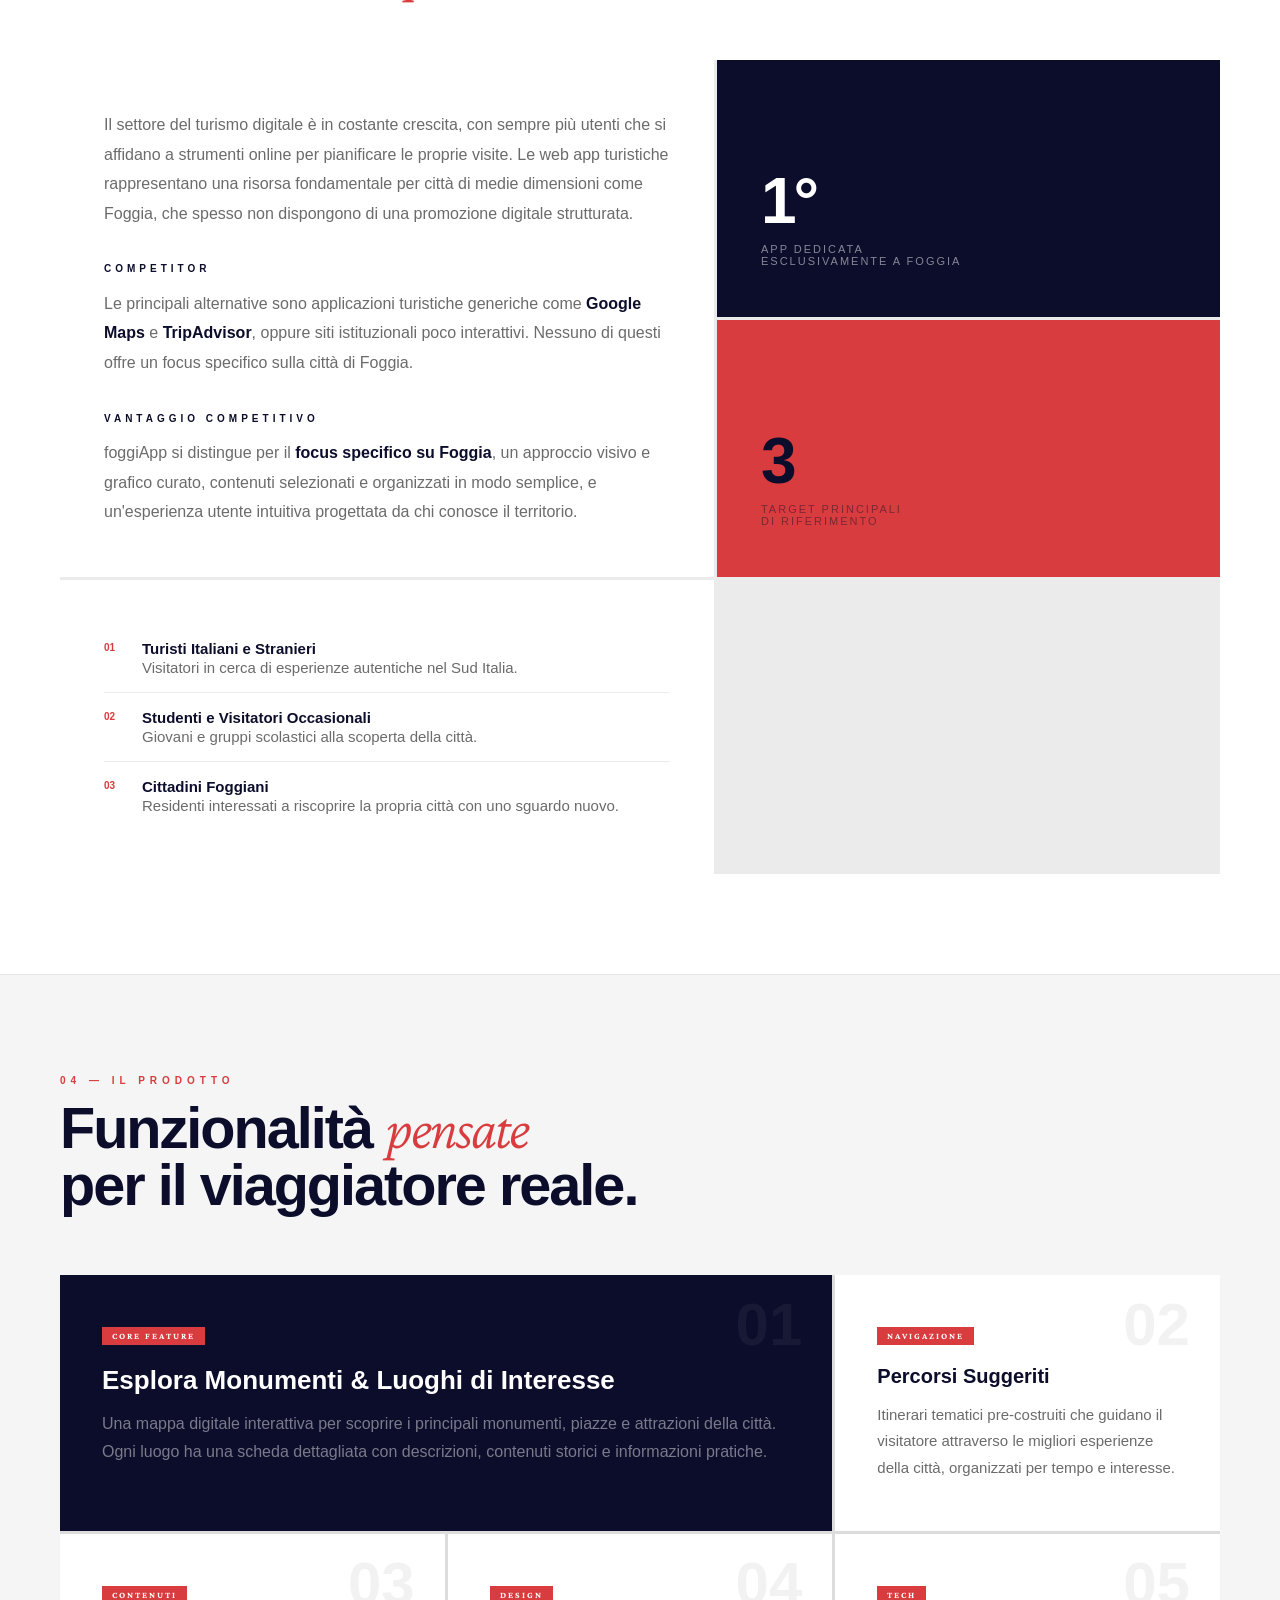
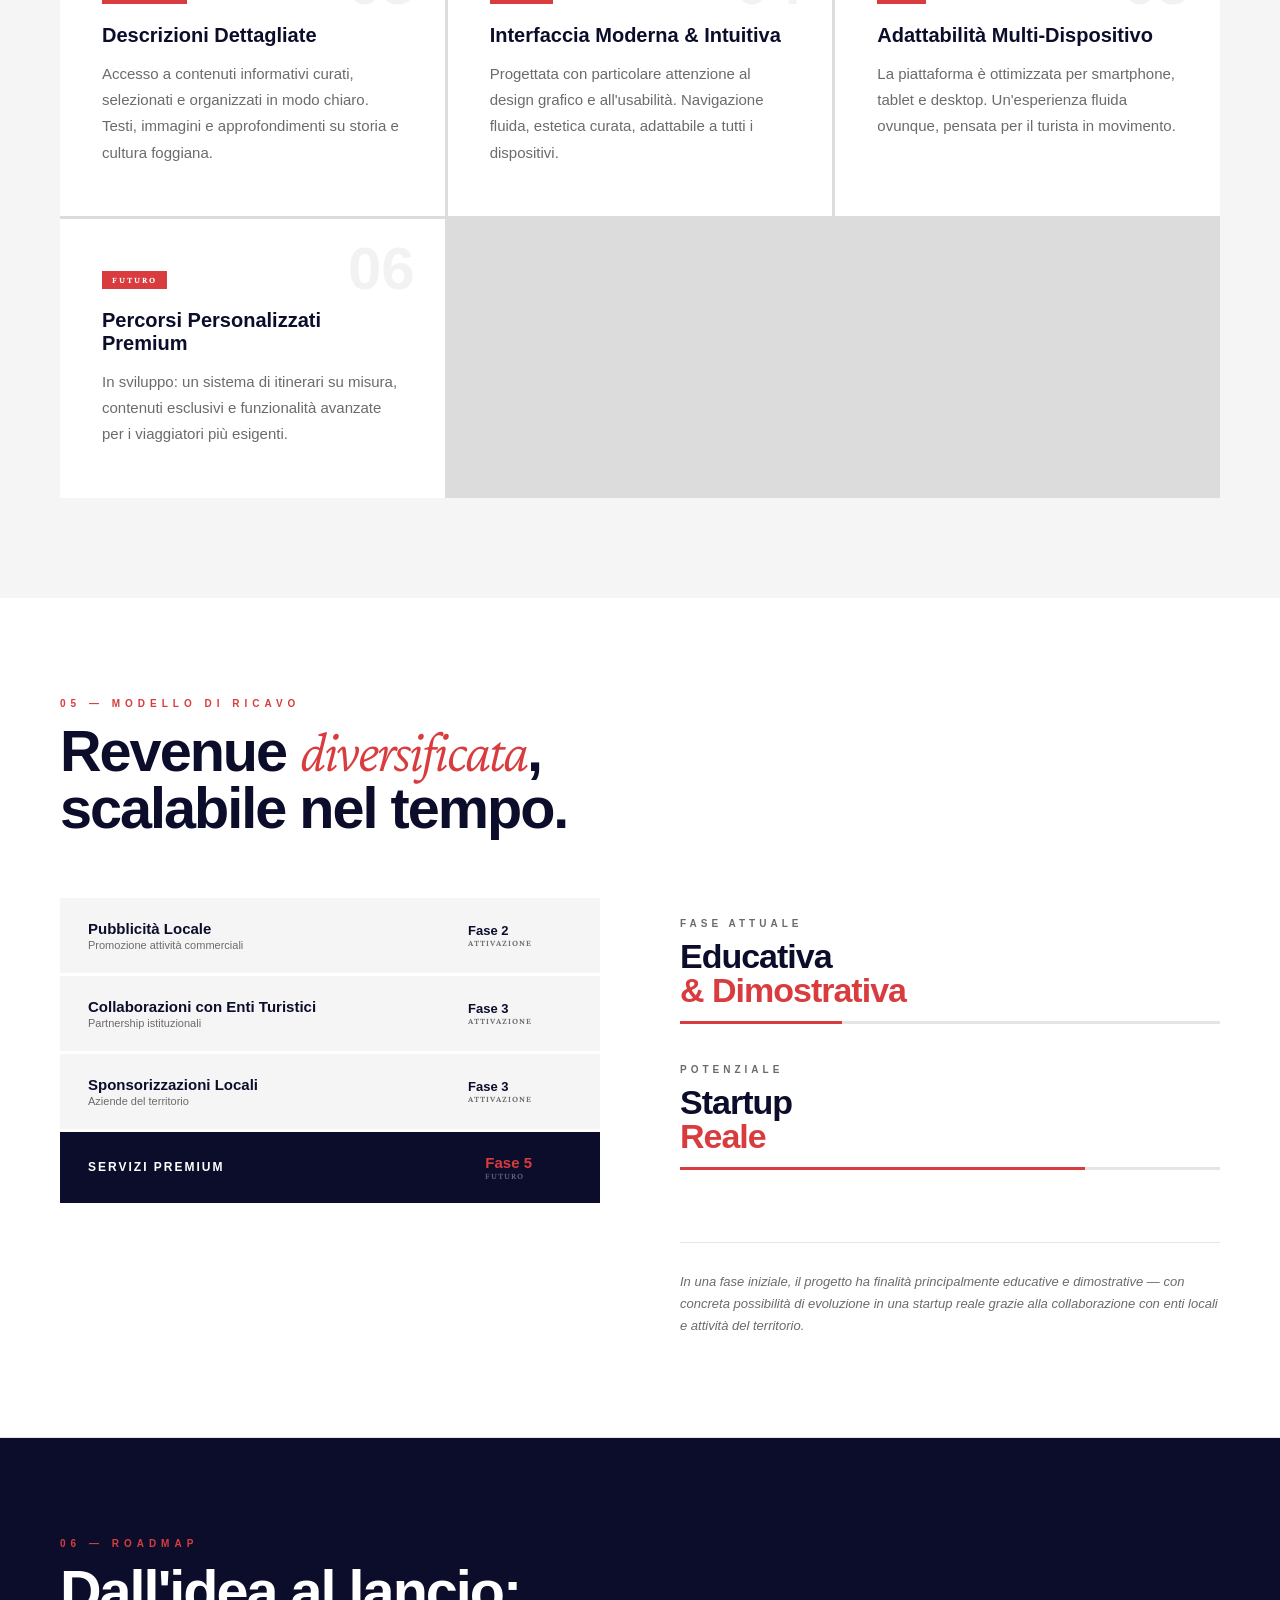
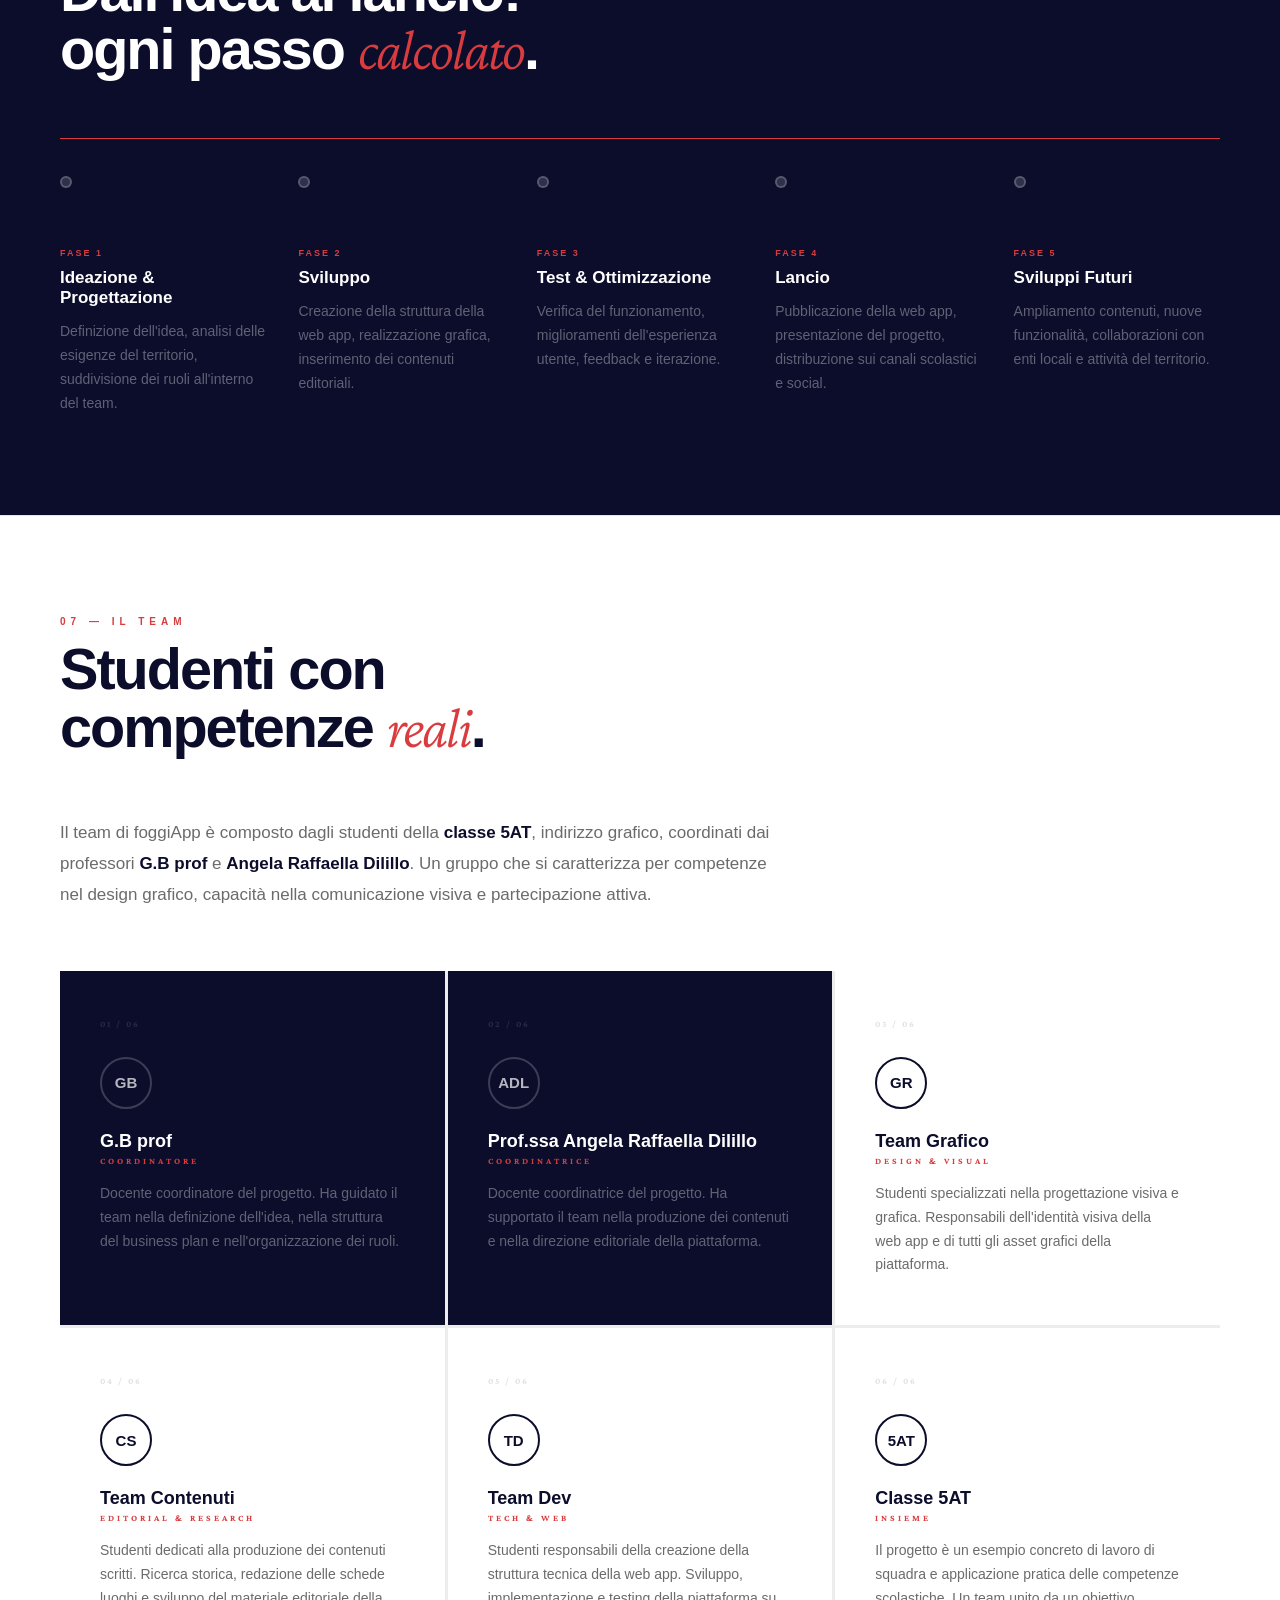
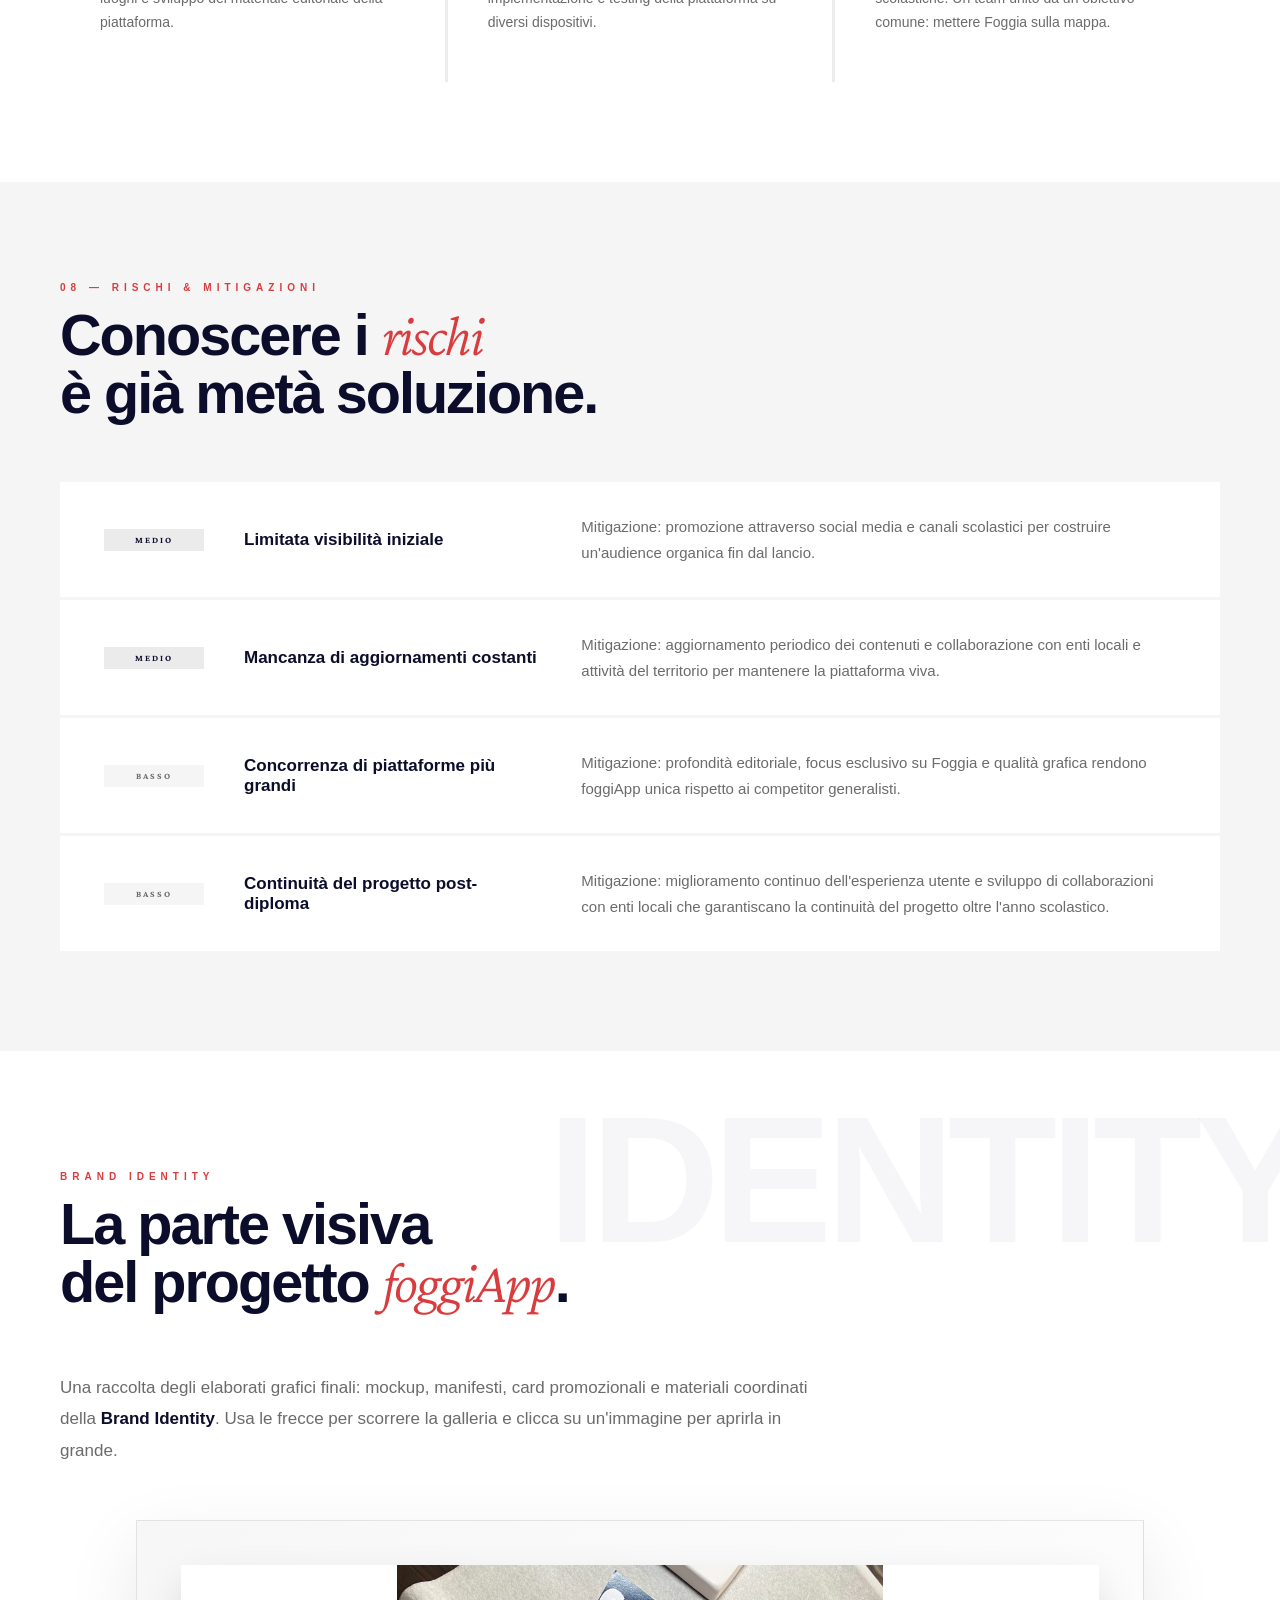
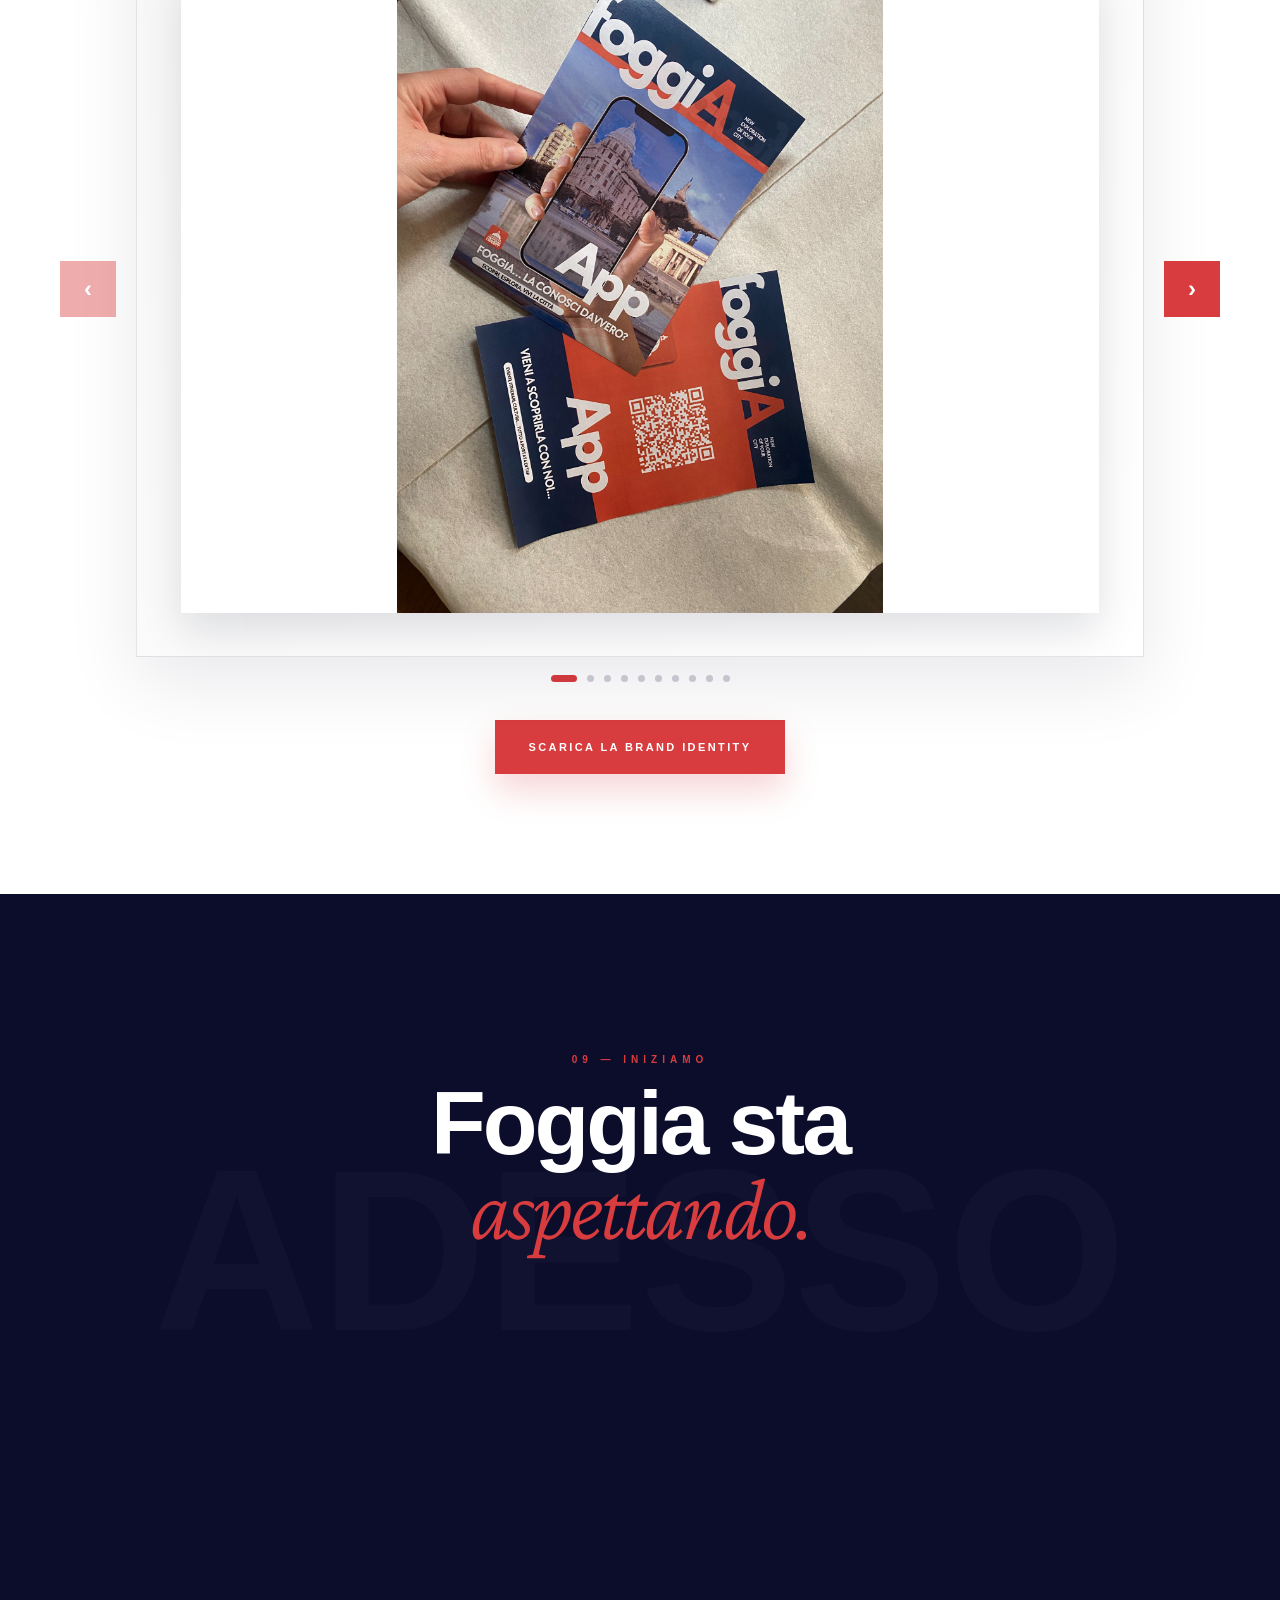
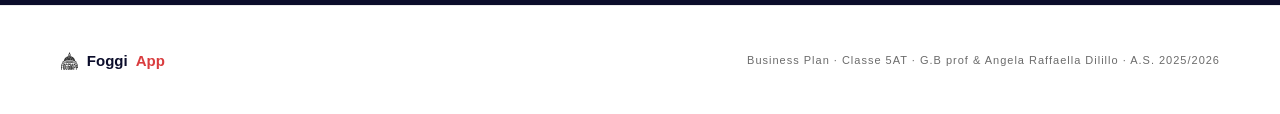
==== commit 42b6d2fe: "x x" ====
--- a/buissness_plain/index.html
+++ b/buissness_plain/index.html
@@ -438,6 +438,203 @@
 .risk-badge.low   { background: rgba(11,13,43,.04); color: var(--gray); }
 .risk-title { font-family: 'Gilroy', sans-serif; font-size: 17px; font-weight: 700; color: var(--dark); }
 .risk-desc  { font-family: 'Gilroy', sans-serif; font-size: 15px; font-weight: 400; line-height: 1.7; color: var(--gray); }
+
+
+/* ═══ BRAND IDENTITY GALLERY ═══ */
+#brand-identity {
+  padding: 120px 60px;
+  background: var(--white);
+  position: relative;
+  overflow: hidden;
+}
+#brand-identity::before {
+  content: 'IDENTITY';
+  position: absolute;
+  top: 58px;
+  right: -28px;
+  font-family: 'Gilroy', sans-serif;
+  font-size: clamp(70px, 14vw, 190px);
+  font-weight: 900;
+  letter-spacing: -7px;
+  color: rgba(11,13,43,.035);
+  line-height: .8;
+  pointer-events: none;
+  user-select: none;
+}
+.brand-gallery-intro {
+  max-width: 760px;
+  font-family: 'Gilroy', sans-serif;
+  font-size: 17px;
+  font-weight: 400;
+  line-height: 1.85;
+  color: var(--gray);
+  margin: 0 0 54px;
+  position: relative;
+  z-index: 1;
+}
+.brand-gallery-intro strong { color: var(--dark); font-weight: 800; }
+.brand-gallery-shell {
+  position: relative;
+  z-index: 1;
+  max-width: 1180px;
+  margin: 0 auto;
+}
+.brand-carousel {
+  position: relative;
+  display: grid;
+  grid-template-columns: 56px minmax(0, 1fr) 56px;
+  gap: 20px;
+  align-items: center;
+}
+.brand-carousel-viewport {
+  overflow: hidden;
+  border: 1px solid rgba(11,13,43,.1);
+  background: linear-gradient(135deg, #f7f7f7 0%, #fff 100%);
+  box-shadow: 0 26px 70px rgba(11,13,43,.09);
+}
+.brand-carousel-track {
+  display: flex;
+  transition: transform .5s var(--ease);
+  will-change: transform;
+}
+.brand-slide {
+  min-width: 100%;
+  padding: clamp(18px, 3.4vw, 46px);
+  display: grid;
+  place-items: center;
+}
+.brand-slide img {
+  width: 100%;
+  max-height: min(72vh, 780px);
+  object-fit: contain;
+  display: block;
+  background: var(--white);
+  box-shadow: 0 18px 40px rgba(11,13,43,.12);
+  transition: transform .35s var(--ease), box-shadow .35s var(--ease);
+}
+.brand-slide img:hover {
+  transform: scale(.985);
+  box-shadow: 0 10px 28px rgba(11,13,43,.18);
+}
+.brand-carousel-btn {
+  width: 56px;
+  height: 56px;
+  border: 0;
+  background: var(--red);
+  color: var(--white);
+  font-family: 'Gilroy', sans-serif;
+  font-size: 24px;
+  font-weight: 800;
+  display: inline-flex;
+  align-items: center;
+  justify-content: center;
+  transition: transform .25s var(--ease), background .25s, opacity .25s;
+}
+.brand-carousel-btn:hover { transform: translateY(-2px); background: #b82e30; }
+.brand-carousel-btn:disabled { opacity: .42; pointer-events: none; }
+.brand-carousel-status {
+  margin-top: 18px;
+  display: flex;
+  align-items: center;
+  justify-content: center;
+  gap: 10px;
+}
+.brand-dot {
+  width: 7px;
+  height: 7px;
+  border-radius: 50%;
+  border: 0;
+  background: rgba(11,13,43,.2);
+  transition: width .3s var(--ease), background .3s;
+}
+.brand-dot.active {
+  width: 26px;
+  border-radius: 999px;
+  background: var(--red);
+}
+.brand-actions {
+  margin-top: 38px;
+  display: flex;
+  justify-content: center;
+}
+.brand-download-btn {
+  display: inline-flex;
+  align-items: center;
+  justify-content: center;
+  min-height: 54px;
+  padding: 0 34px;
+  background: var(--red);
+  color: var(--white);
+  font-family: 'Gilroy', sans-serif;
+  font-size: 11px;
+  font-weight: 800;
+  letter-spacing: 2.4px;
+  text-transform: uppercase;
+  text-decoration: none;
+  transition: transform .25s var(--ease), background .25s, box-shadow .25s;
+  box-shadow: 0 16px 34px rgba(217,60,62,.22);
+}
+.brand-download-btn:hover {
+  transform: translateY(-2px);
+  background: #b82e30;
+  box-shadow: 0 18px 38px rgba(217,60,62,.28);
+}
+.brand-lightbox {
+  position: fixed;
+  inset: 0;
+  z-index: 9200;
+  display: none;
+  align-items: center;
+  justify-content: center;
+  padding: 28px;
+  background: rgba(4, 6, 24, .88);
+  backdrop-filter: blur(12px);
+}
+.brand-lightbox.open { display: flex; }
+.brand-lightbox-img {
+  max-width: min(1100px, 94vw);
+  max-height: 88vh;
+  object-fit: contain;
+  background: var(--white);
+  box-shadow: 0 28px 90px rgba(0,0,0,.42);
+}
+.brand-lightbox-close {
+  position: fixed;
+  top: 22px;
+  right: 22px;
+  width: 46px;
+  height: 46px;
+  border: 1px solid rgba(255,255,255,.28);
+  background: var(--red);
+  color: var(--white);
+  font-family: 'Gilroy', sans-serif;
+  font-size: 25px;
+  line-height: 1;
+  display: inline-flex;
+  align-items: center;
+  justify-content: center;
+  transition: transform .25s var(--ease), background .25s;
+}
+.brand-lightbox-close:hover { transform: rotate(90deg); background: #b82e30; }
+@media (max-width: 900px) {
+  #brand-identity { padding: 80px 24px; }
+  .brand-carousel { grid-template-columns: 1fr; gap: 14px; }
+  .brand-carousel-btn {
+    width: 48px;
+    height: 48px;
+    position: absolute;
+    top: 50%;
+    transform: translateY(-50%);
+    z-index: 3;
+    box-shadow: 0 12px 30px rgba(0,0,0,.22);
+  }
+  .brand-carousel-btn:hover { transform: translateY(-50%); }
+  .brand-prev { left: 10px; }
+  .brand-next { right: 10px; }
+  .brand-slide { padding: 14px; }
+  .brand-slide img { max-height: 62vh; }
+  .brand-download-btn { width: 100%; padding: 0 22px; text-align: center; }
+}
 
 /* ═══ CTA ═══ */
 .cta-section { background: var(--dark); text-align: center; padding: 160px 60px; position: relative; overflow: hidden; }
@@ -918,6 +1115,43 @@
   </div>
 </section>
 
+
+<section id="brand-identity">
+  <span class="section-label reveal">Brand Identity</span>
+  <h2 class="section-heading reveal">La parte visiva<br>del progetto <em>foggiApp</em>.</h2>
+  <p class="brand-gallery-intro reveal">Una raccolta degli elaborati grafici finali: mockup, manifesti, card promozionali e materiali coordinati della <strong>Brand Identity</strong>. Usa le frecce per scorrere la galleria e clicca su un'immagine per aprirla in grande.</p>
+
+  <div class="brand-gallery-shell reveal" aria-label="Galleria Brand Identity foggiApp">
+    <div class="brand-carousel" data-brand-carousel>
+      <button class="brand-carousel-btn brand-prev" type="button" aria-label="Immagine precedente">&#8249;</button>
+      <div class="brand-carousel-viewport">
+        <div class="brand-carousel-track">
+          <div class="brand-slide"><img src="assets/brand-identity/gallery-01.jpg" alt="Materiale stampato foggiApp con copertina e QR code" loading="lazy" decoding="async"></div>
+          <div class="brand-slide"><img src="assets/brand-identity/gallery-02.png" alt="Mockup manifesto foggiApp in ambiente urbano" loading="lazy" decoding="async"></div>
+          <div class="brand-slide"><img src="assets/brand-identity/gallery-03.jpg" alt="Poster foggiApp con QR code e area rossa centrale" loading="lazy" decoding="async"></div>
+          <div class="brand-slide"><img src="assets/brand-identity/gallery-04.jpg" alt="Poster promozionale foggiApp con smartphone e città" loading="lazy" decoding="async"></div>
+          <div class="brand-slide"><img src="assets/brand-identity/gallery-05.jpg" alt="Layout editoriale Foggia la conosci davvero" loading="lazy" decoding="async"></div>
+          <div class="brand-slide"><img src="assets/brand-identity/gallery-06.jpg" alt="Scheda funzionalità foggiApp eventi itinerari cultura" loading="lazy" decoding="async"></div>
+          <div class="brand-slide"><img src="assets/brand-identity/gallery-07.jpg" alt="Poster foggiApp con smartphone e fontana" loading="lazy" decoding="async"></div>
+          <div class="brand-slide"><img src="assets/brand-identity/gallery-08.jpg" alt="Materiali coordinati stampati foggiApp" loading="lazy" decoding="async"></div>
+          <div class="brand-slide"><img src="assets/brand-identity/gallery-09.jpg" alt="Cartoncino rosso con logo foggiApp fustellato" loading="lazy" decoding="async"></div>
+          <div class="brand-slide"><img src="assets/brand-identity/gallery-10.jpg" alt="Retro materiali coordinati foggiApp con QR code" loading="lazy" decoding="async"></div>
+        </div>
+      </div>
+      <button class="brand-carousel-btn brand-next" type="button" aria-label="Immagine successiva">&#8250;</button>
+    </div>
+    <div class="brand-carousel-status" aria-label="Indicatori galleria"></div>
+    <div class="brand-actions">
+      <a class="brand-download-btn" href="assets/brand-identity/brand-identity-foggiapp.pdf" download>Scarica la Brand Identity</a>
+    </div>
+  </div>
+</section>
+
+<div class="brand-lightbox" aria-hidden="true" role="dialog" aria-label="Anteprima immagine Brand Identity">
+  <button class="brand-lightbox-close" type="button" aria-label="Chiudi anteprima">×</button>
+  <img class="brand-lightbox-img" src="" alt="Anteprima Brand Identity">
+</div>
+
 <section class="cta-section">
   <div class="cta-bg-word">ADESSO</div>
   <span class="section-label reveal">09 — Iniziamo</span>
@@ -951,7 +1185,7 @@
     var lnk = e.target.closest('a[href]');
     if (!lnk) return;
     var href = lnk.getAttribute('href');
-    if (!href || href.startsWith('#') || href.startsWith('http') || lnk.target === '_blank') return;
+    if (!href || href.startsWith('#') || href.startsWith('http') || lnk.target === '_blank' || lnk.hasAttribute('download')) return;
     e.preventDefault();
     if (ov) ov.classList.add('active');
     setTimeout(function () { window.location.href = href; }, 260);
@@ -987,7 +1221,7 @@
   cInner.style.left = mx + 'px'; cInner.style.top = my + 'px';
   requestAnimationFrame(animCursor);
 })();
-document.querySelectorAll('a, button, .feature-card, .value-row, .team-card, .tl-phase-item, .rev-card, .risk-row, .stat-box, .bento-cell').forEach(function (el) {
+document.querySelectorAll('a, button, .feature-card, .value-row, .team-card, .tl-phase-item, .rev-card, .risk-row, .stat-box, .bento-cell, .brand-slide img, .brand-download-btn, .brand-carousel-btn, .brand-lightbox-close').forEach(function (el) {
   el.addEventListener('mouseenter', function () { document.body.classList.add('cursor-hover'); });
   el.addEventListener('mouseleave', function () { document.body.classList.remove('cursor-hover'); });
 });
@@ -1050,6 +1284,86 @@
 var tlEl = document.getElementById('timeline-h');
 if (tlEl) tlObs.observe(tlEl);
 
+
+// ── BRAND IDENTITY CAROUSEL + LIGHTBOX ──
+(function () {
+  var carousel = document.querySelector('[data-brand-carousel]');
+  if (!carousel) return;
+
+  var track = carousel.querySelector('.brand-carousel-track');
+  var slides = Array.prototype.slice.call(carousel.querySelectorAll('.brand-slide'));
+  var prev = carousel.querySelector('.brand-prev');
+  var next = carousel.querySelector('.brand-next');
+  var status = document.querySelector('.brand-carousel-status');
+  var lightbox = document.querySelector('.brand-lightbox');
+  var lightboxImg = document.querySelector('.brand-lightbox-img');
+  var closeBtn = document.querySelector('.brand-lightbox-close');
+  var index = 0;
+  var dots = [];
+
+  function buildDots() {
+    if (!status) return;
+    status.innerHTML = '';
+    slides.forEach(function (_, i) {
+      var dot = document.createElement('button');
+      dot.type = 'button';
+      dot.className = 'brand-dot';
+      dot.setAttribute('aria-label', 'Vai all\'immagine ' + (i + 1));
+      dot.addEventListener('click', function () { goTo(i); });
+      status.appendChild(dot);
+      dots.push(dot);
+    });
+  }
+
+  function update() {
+    track.style.transform = 'translateX(-' + (index * 100) + '%)';
+    if (prev) prev.disabled = index === 0;
+    if (next) next.disabled = index === slides.length - 1;
+    dots.forEach(function (dot, i) { dot.classList.toggle('active', i === index); });
+  }
+
+  function goTo(i) {
+    index = Math.max(0, Math.min(slides.length - 1, i));
+    update();
+  }
+
+  function openLightbox(img) {
+    if (!lightbox || !lightboxImg || !img) return;
+    lightboxImg.src = img.src;
+    lightboxImg.alt = img.alt || 'Anteprima Brand Identity';
+    lightbox.classList.add('open');
+    lightbox.setAttribute('aria-hidden', 'false');
+    document.body.style.overflow = 'hidden';
+  }
+
+  function closeLightbox() {
+    if (!lightbox || !lightboxImg) return;
+    lightbox.classList.remove('open');
+    lightbox.setAttribute('aria-hidden', 'true');
+    lightboxImg.src = '';
+    document.body.style.overflow = '';
+  }
+
+  if (prev) prev.addEventListener('click', function () { goTo(index - 1); });
+  if (next) next.addEventListener('click', function () { goTo(index + 1); });
+  slides.forEach(function (slide, i) {
+    var img = slide.querySelector('img');
+    if (!img) return;
+    img.addEventListener('click', function () { index = i; update(); openLightbox(img); });
+  });
+  if (closeBtn) closeBtn.addEventListener('click', closeLightbox);
+  if (lightbox) lightbox.addEventListener('click', function (e) { if (e.target === lightbox) closeLightbox(); });
+  document.addEventListener('keydown', function (e) {
+    if (e.key === 'Escape') closeLightbox();
+    if (!lightbox || !lightbox.classList.contains('open')) return;
+    if (e.key === 'ArrowLeft') goTo(index - 1);
+    if (e.key === 'ArrowRight') goTo(index + 1);
+  });
+
+  buildDots();
+  update();
+})();
+
 // ── STAGGER ──
 document.querySelectorAll('.tl-phases .tl-phase-item').forEach(function (el, i) { el.style.transitionDelay = (i * 100) + 'ms'; });
 document.querySelectorAll('.values-stack .value-row').forEach(function (el, i) { el.style.transitionDelay = (i * 60) + 'ms'; });
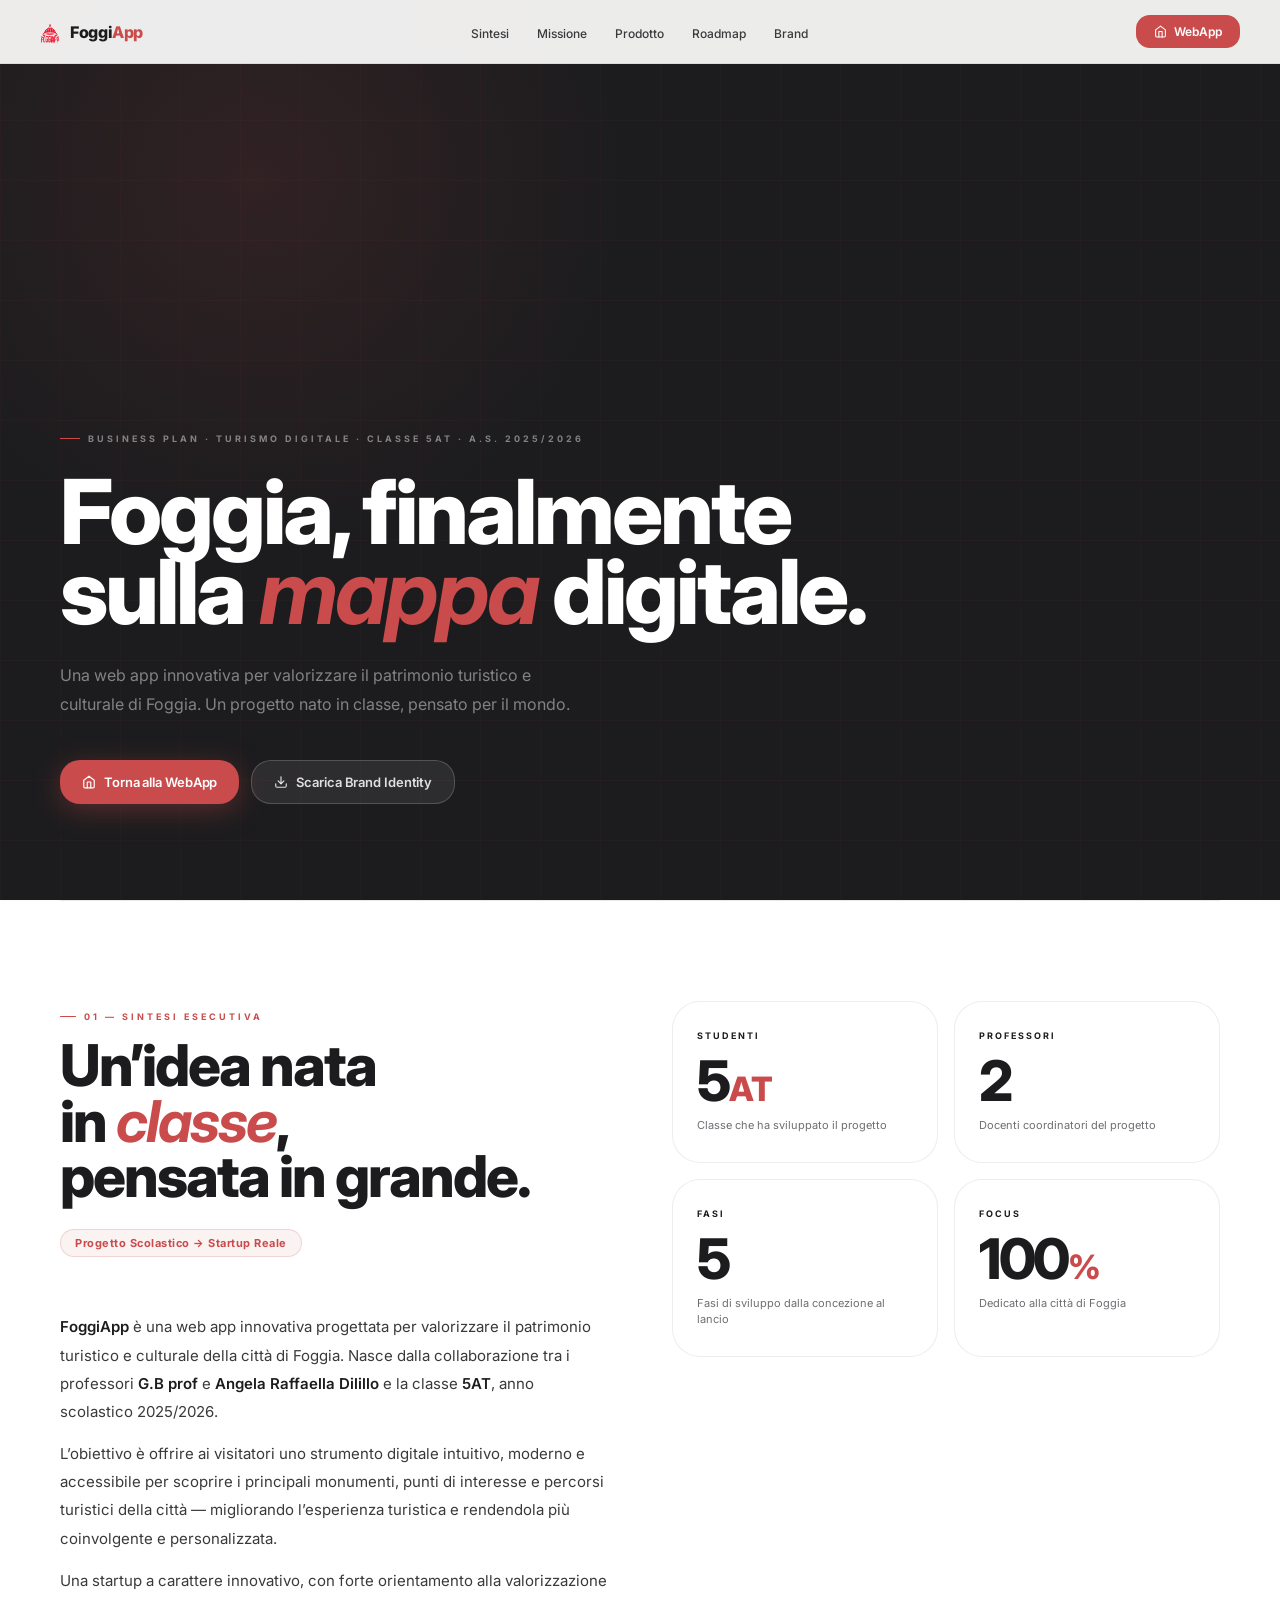
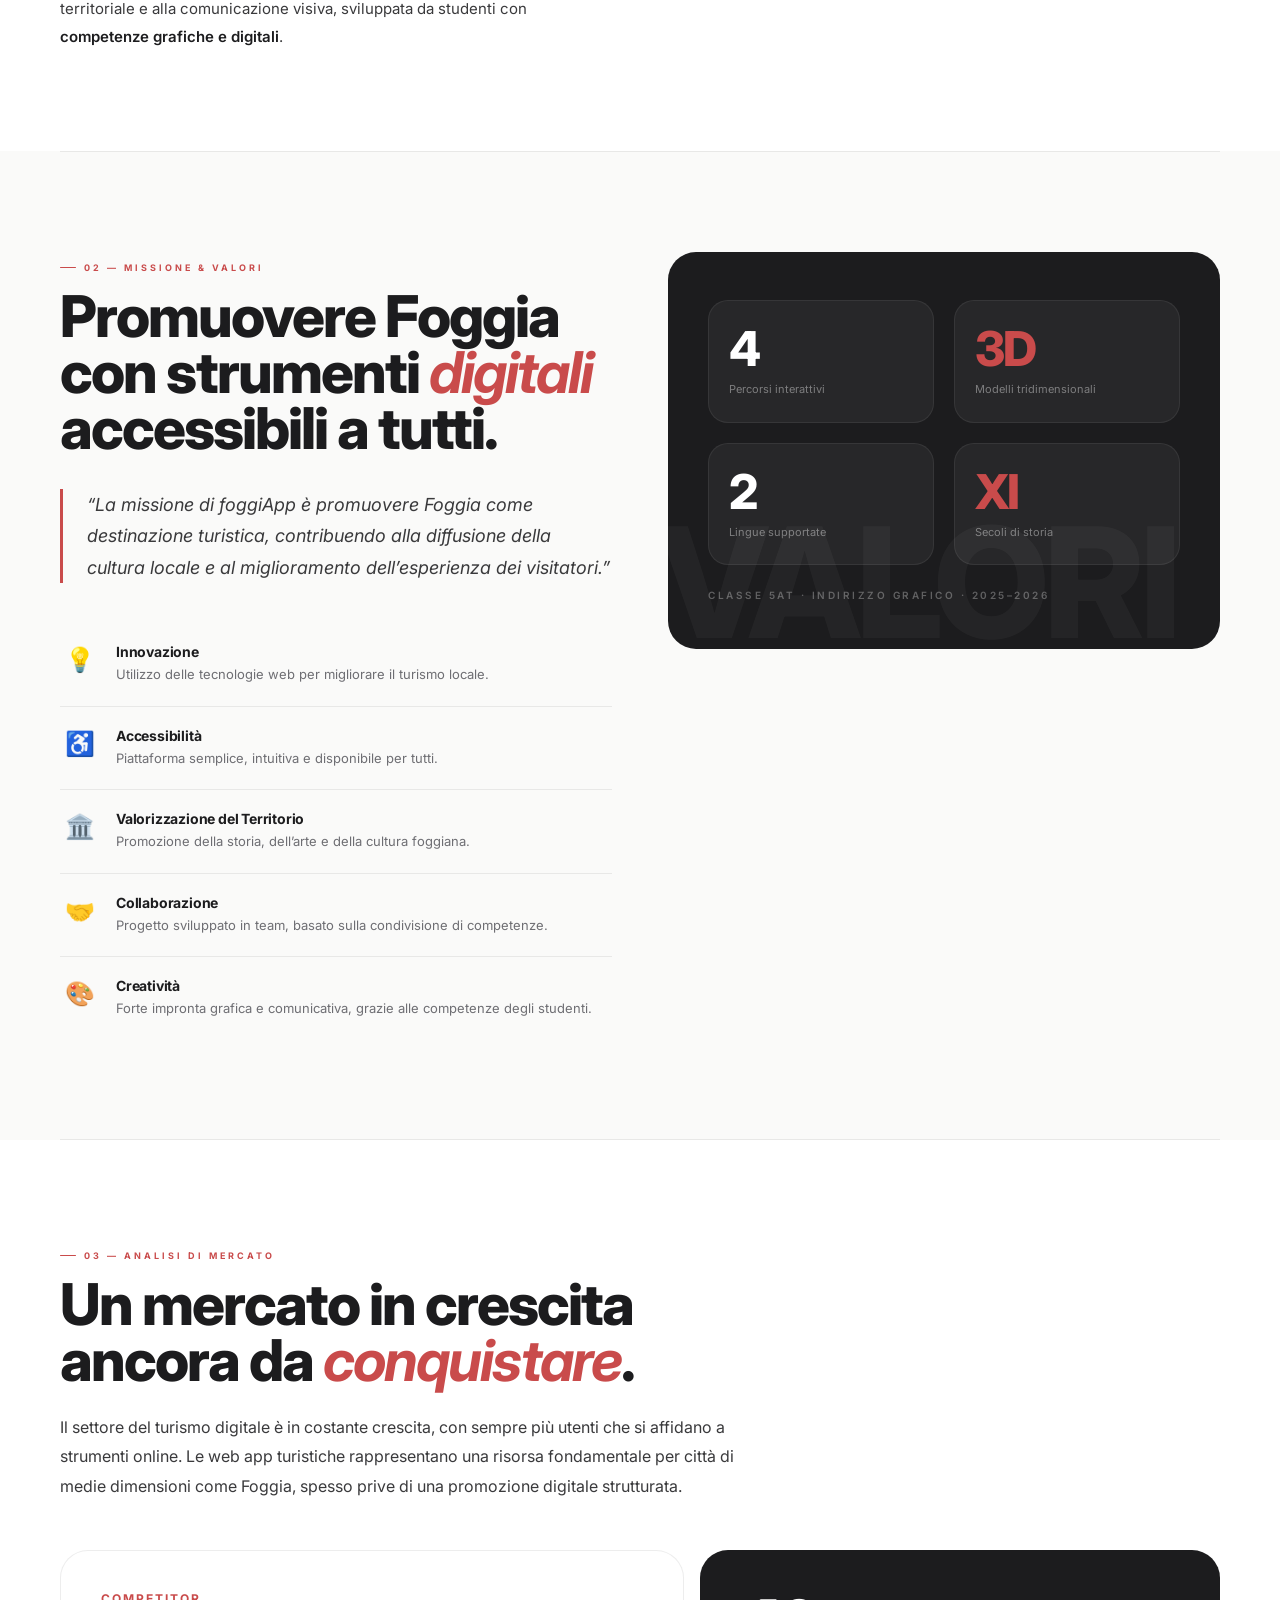
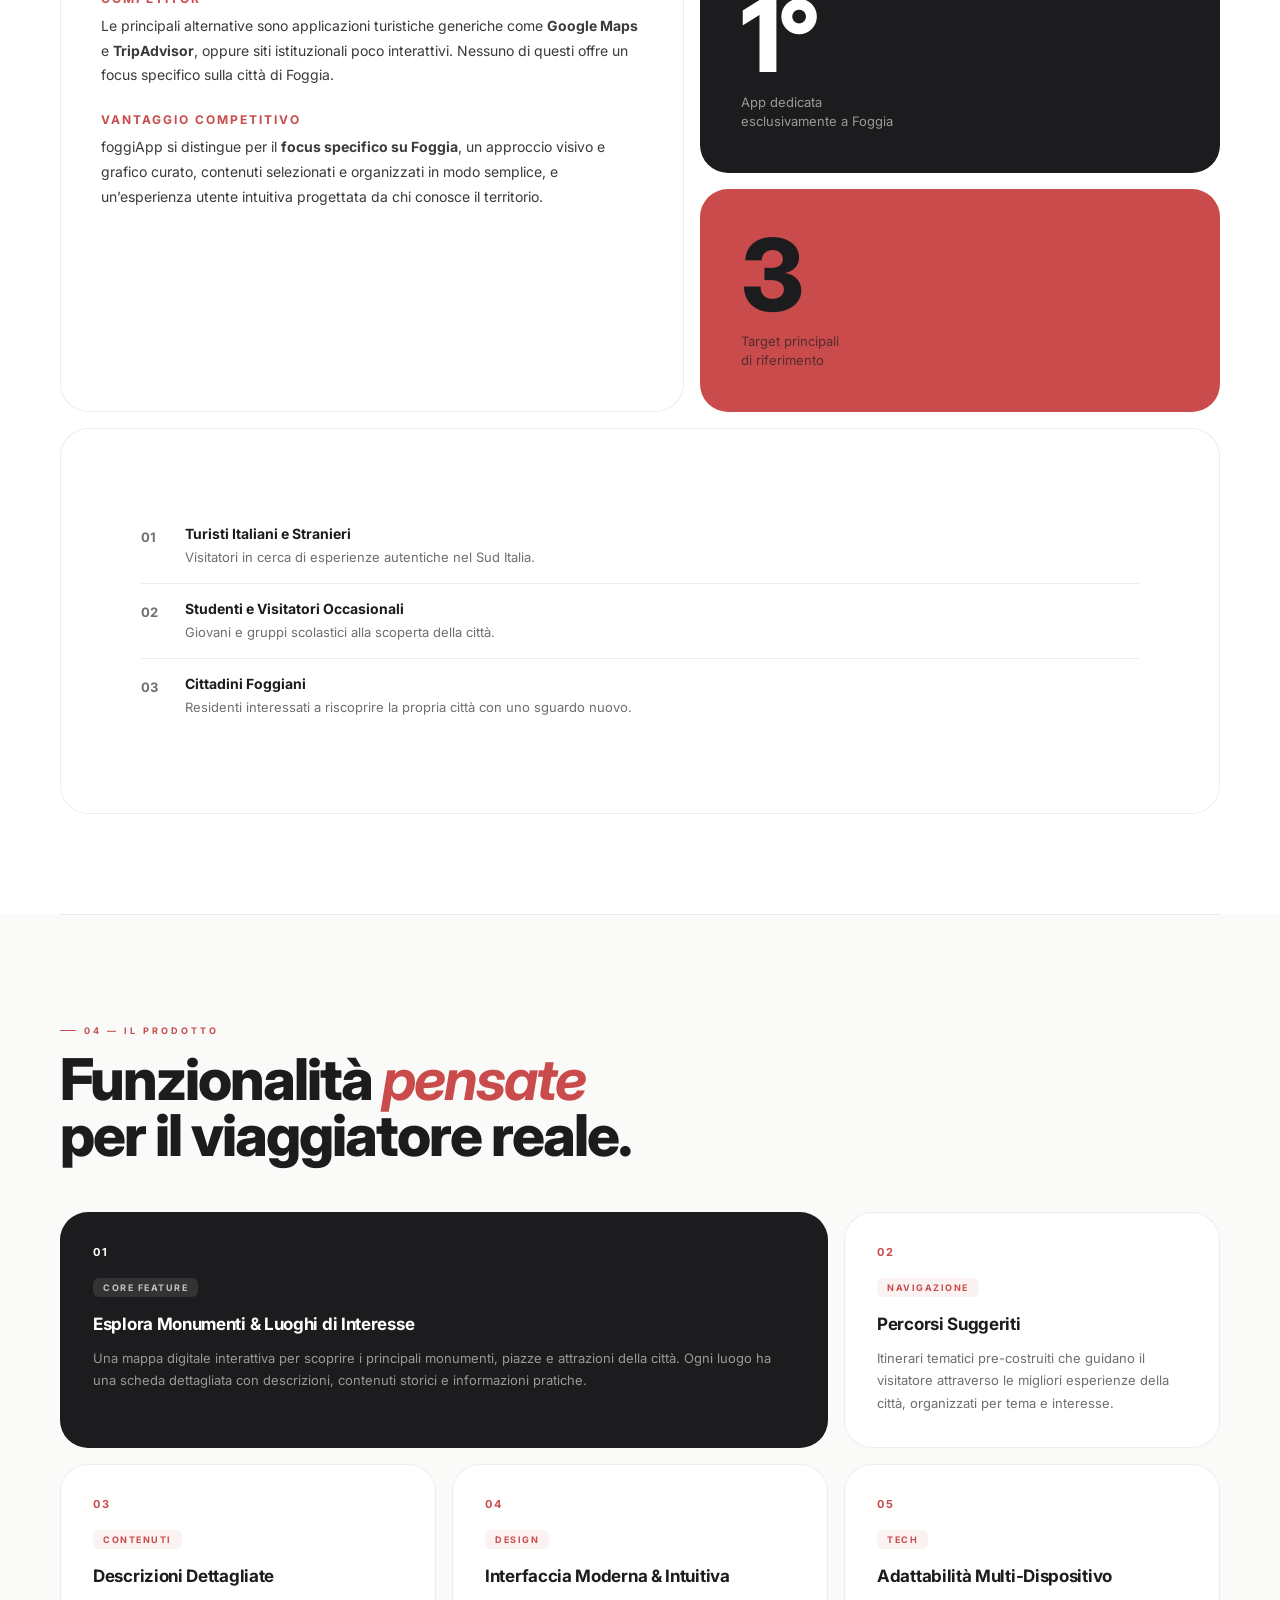
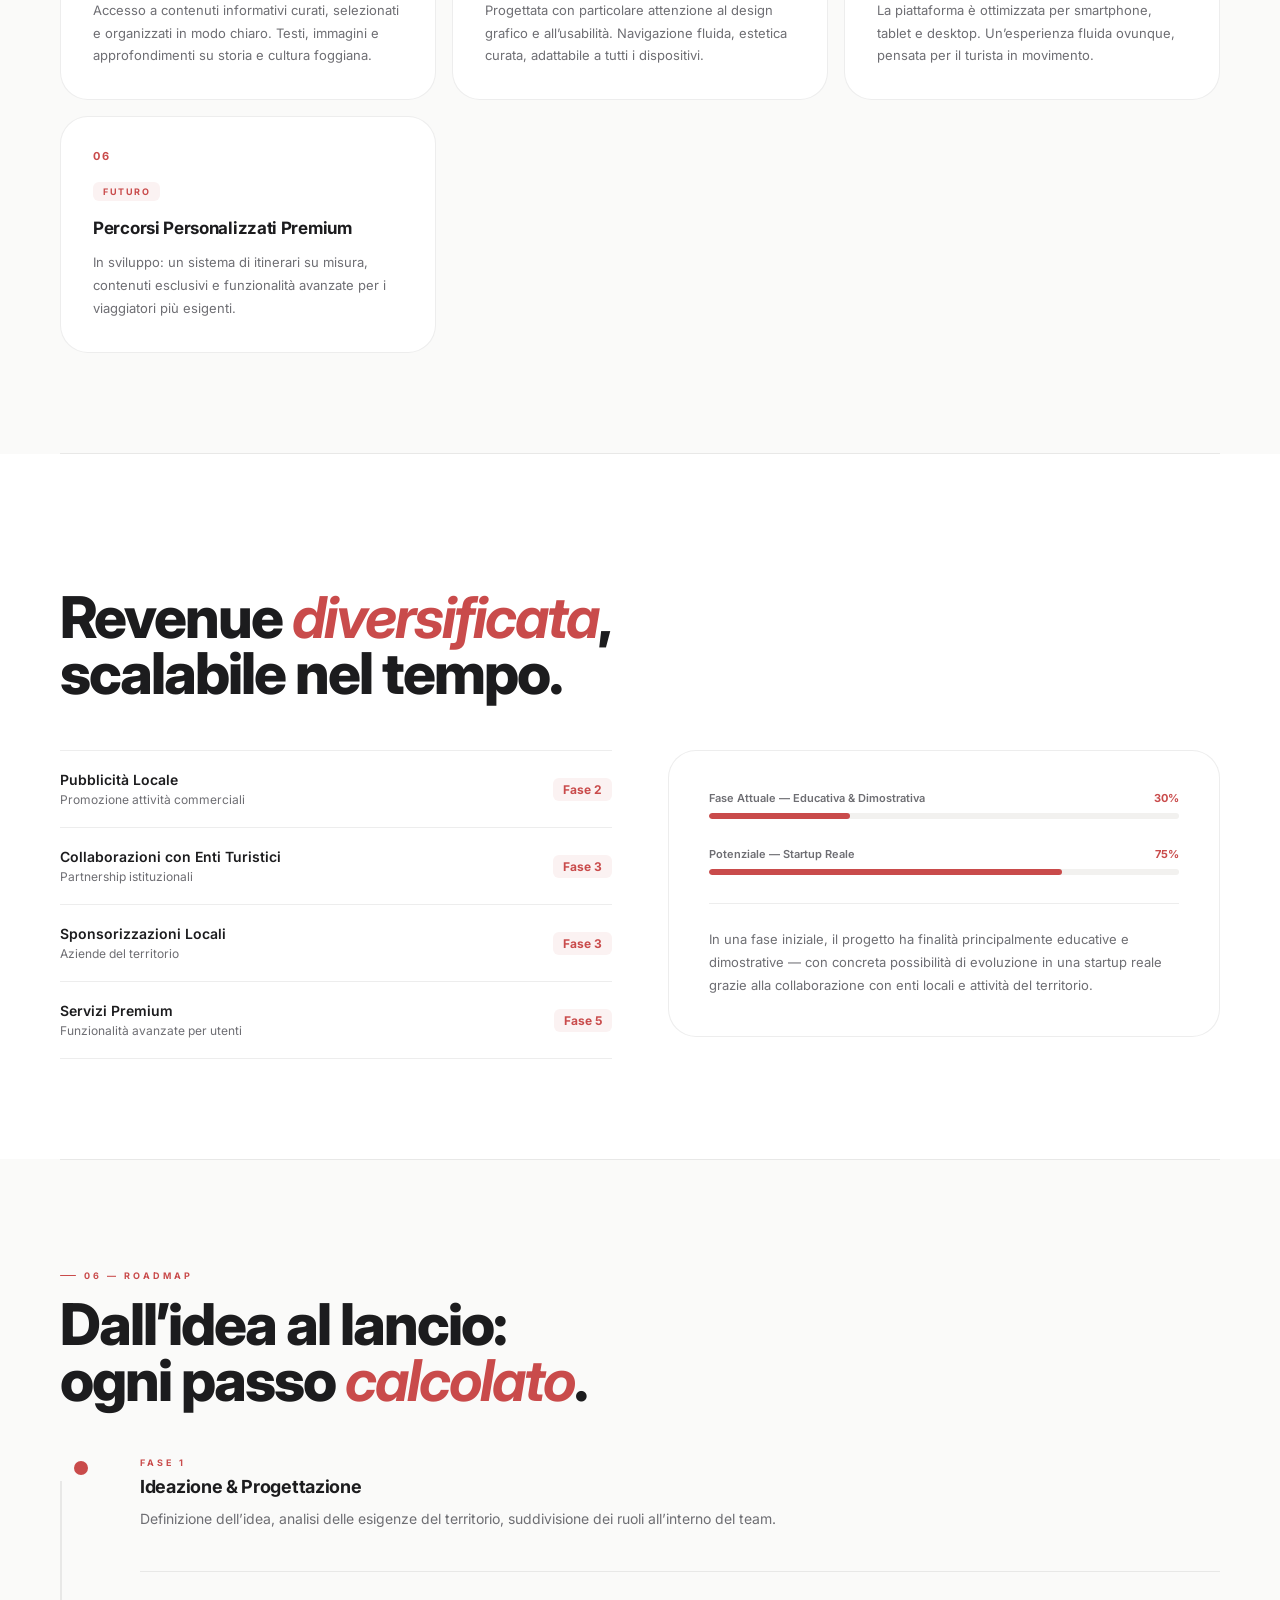
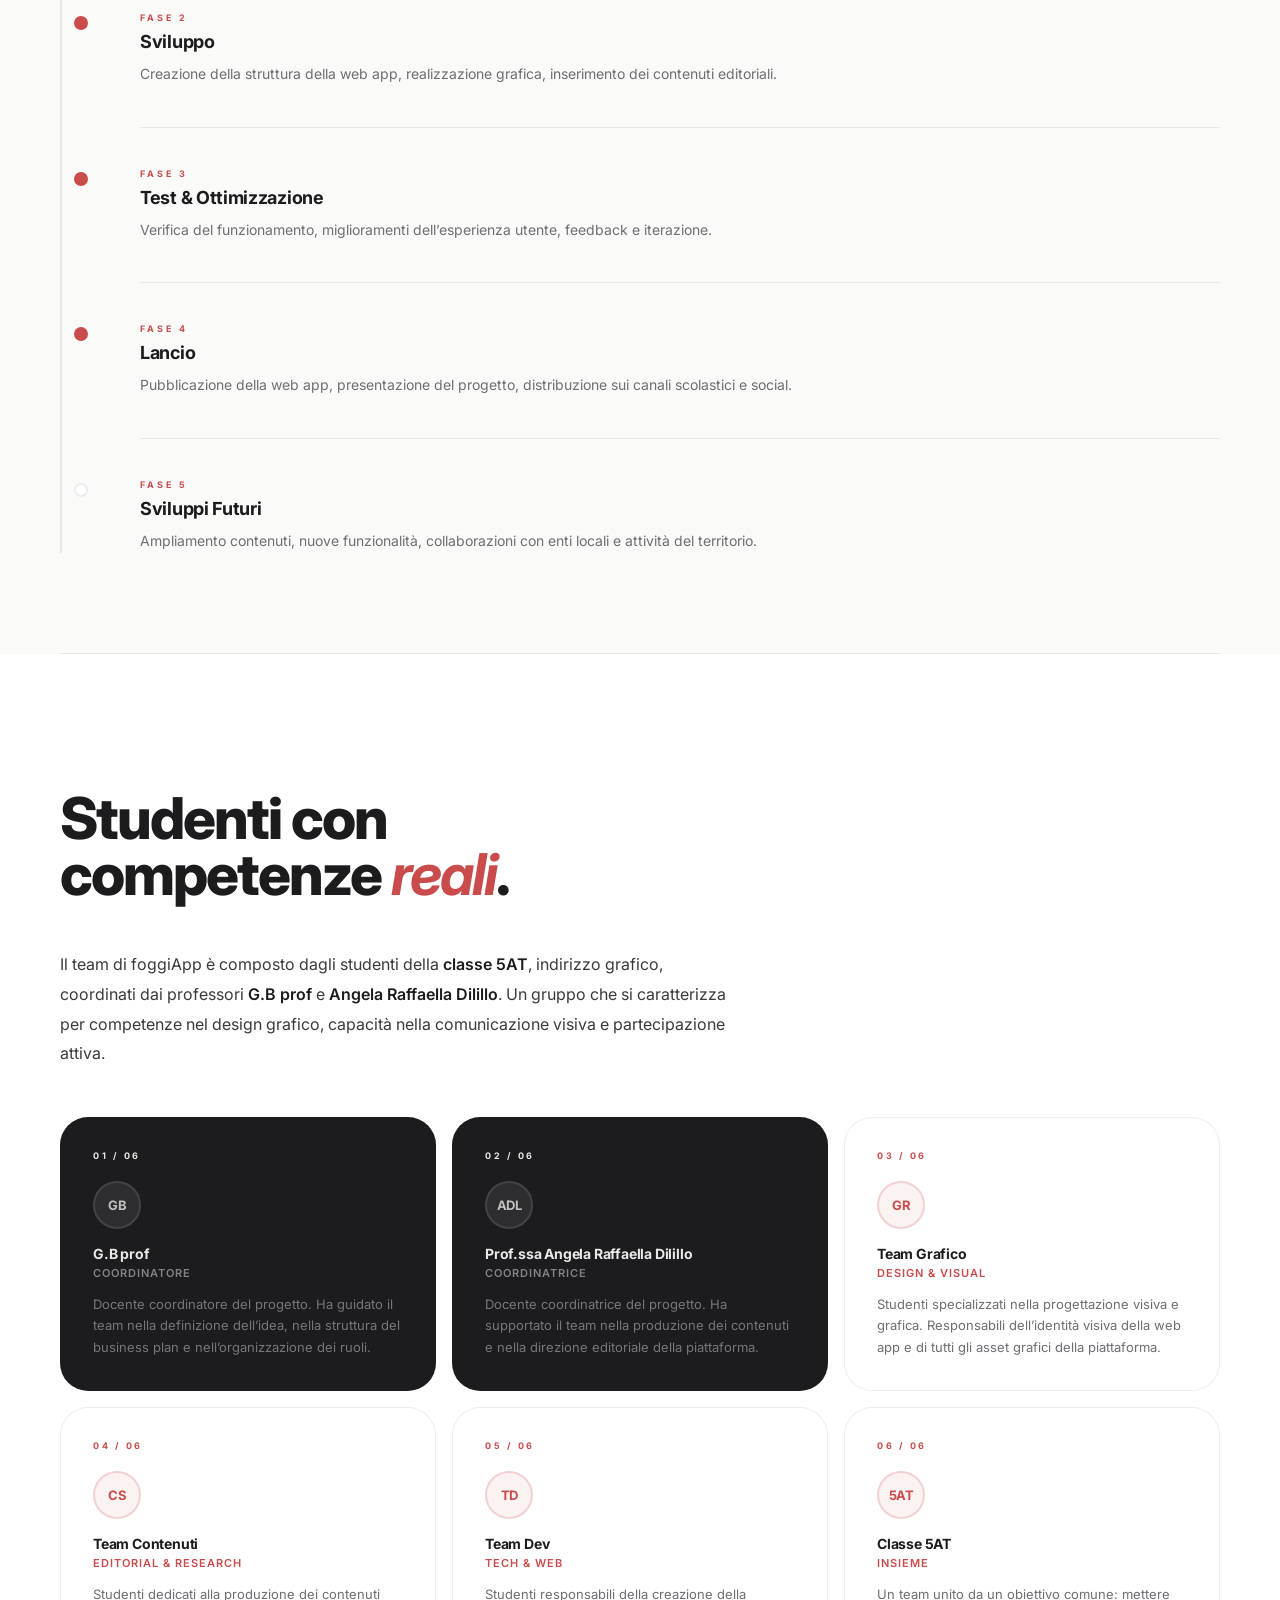
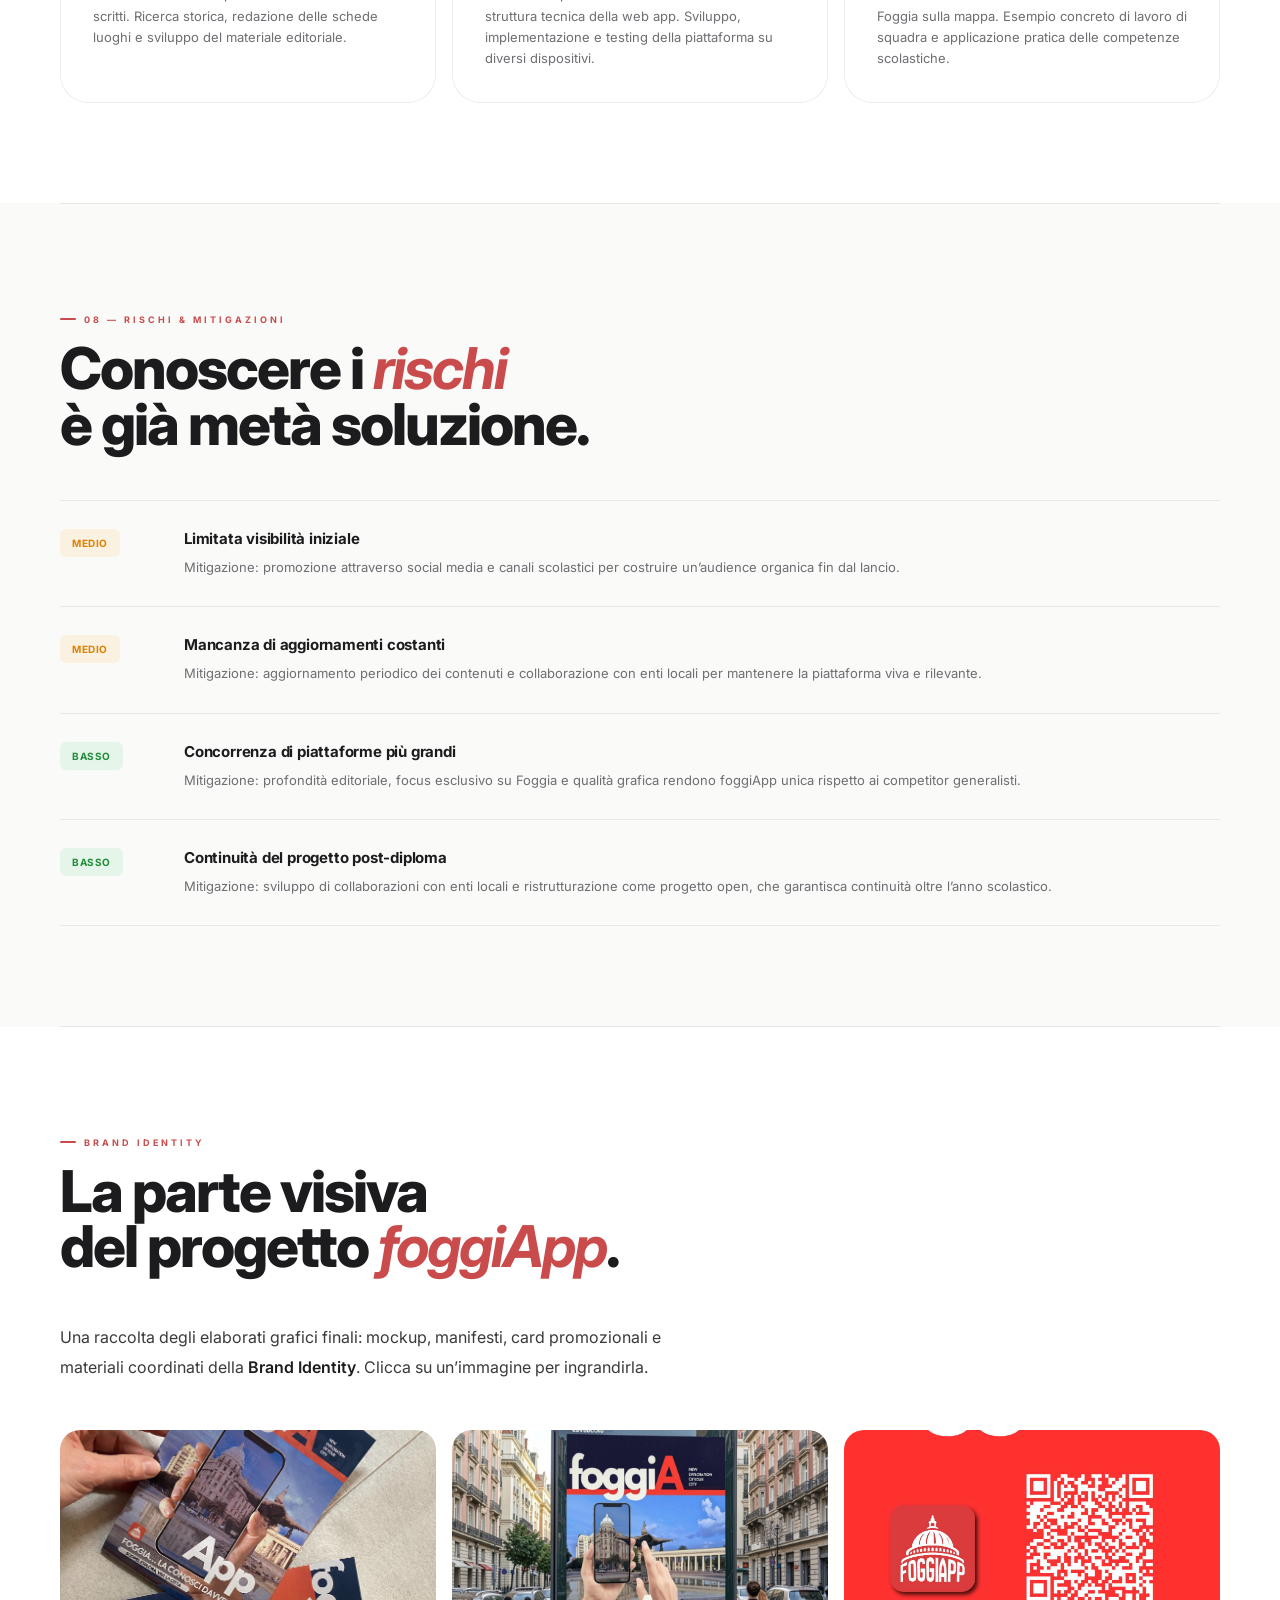
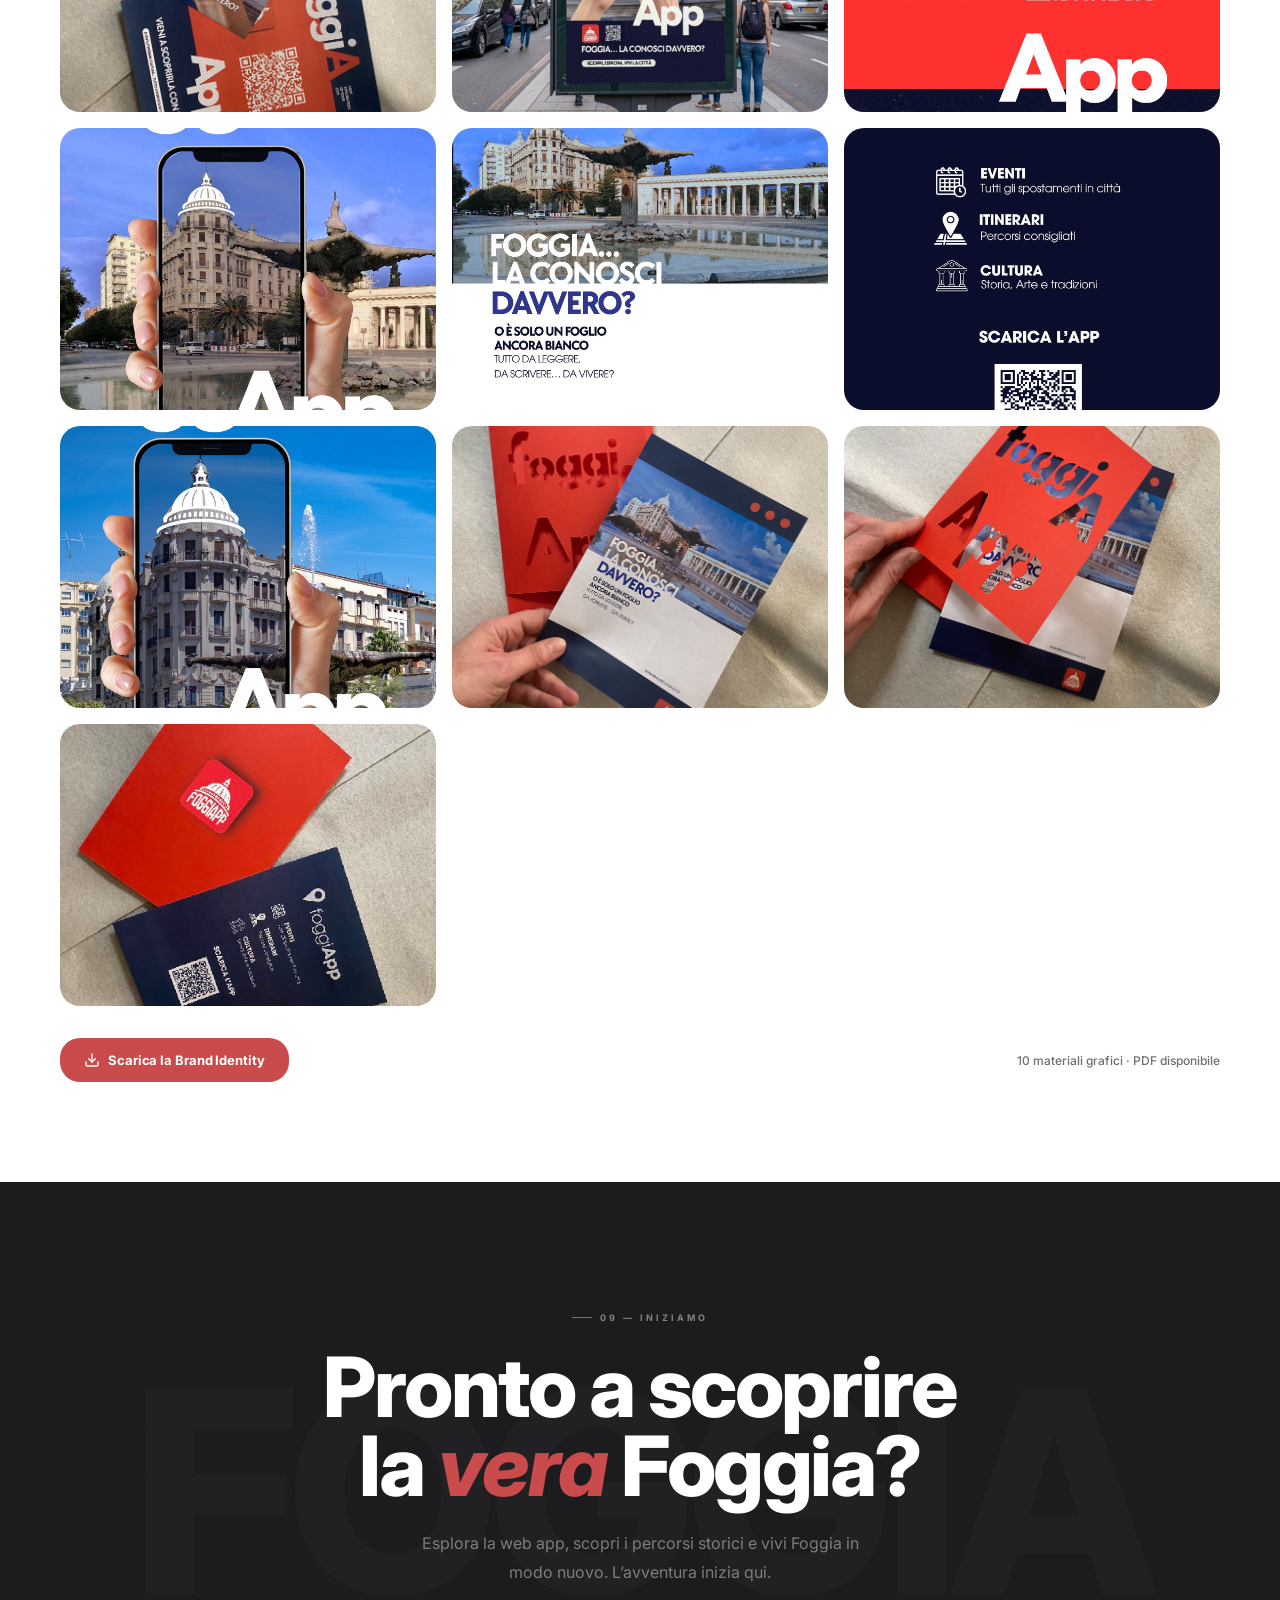
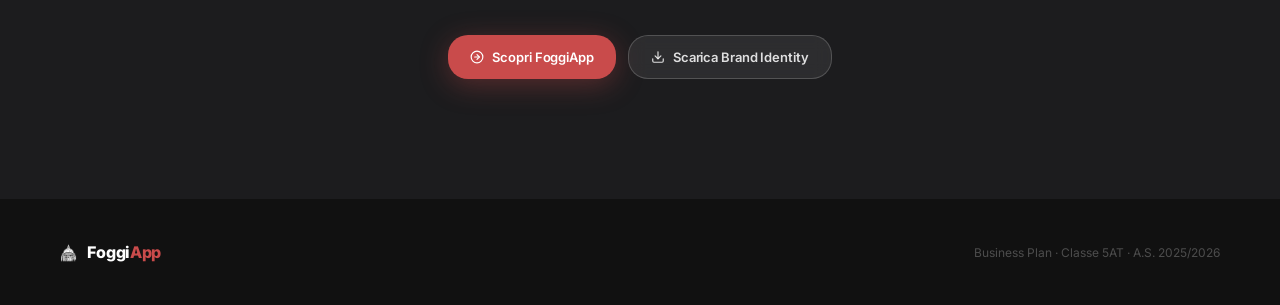
==== commit a1e0d048: "Redesign FoggiApp as premium Apple-inspired webapp Complete visual and structural rebuild of all pag" ====
--- a/buissness_plain/index.html
+++ b/buissness_plain/index.html
@@ -3,1373 +3,811 @@
 <head>
 <meta charset="UTF-8">
 <meta name="viewport" content="width=device-width, initial-scale=1.0">
-<title>Business Plan — foggiApp</title>
+<title>Business Plan — FoggiApp</title>
+<meta name="description" content="Business Plan di FoggiApp — Web app turistica per valorizzare il patrimonio culturale di Foggia. Classe 5AT, A.S. 2025/2026.">
 <link rel="preconnect" href="https://fonts.googleapis.com">
-<link href="https://fonts.googleapis.com/css2?family=Crimson+Pro:ital,wght@0,300;0,400;1,300;1,400&display=swap" rel="stylesheet">
+<link rel="preconnect" href="https://fonts.gstatic.com" crossorigin>
+<link href="https://fonts.googleapis.com/css2?family=Inter:ital,wght@0,300;0,400;0,500;0,600;0,700;0,800;0,900;1,400;1,700&display=swap" rel="stylesheet">
 <style>
-
-/* ── FONT ── */
-@font-face { font-family: 'Gilroy'; src: local('Gilroy-ExtraBold'), local('Gilroy ExtraBold'); font-weight: 800; }
-@font-face { font-family: 'Gilroy'; src: local('Gilroy-Bold'), local('Gilroy Bold'); font-weight: 700; }
-@font-face { font-family: 'Gilroy'; src: local('Gilroy-SemiBold'), local('Gilroy SemiBold'); font-weight: 600; }
-@font-face { font-family: 'Gilroy'; src: local('Gilroy-Medium'), local('Gilroy Medium'); font-weight: 500; }
-@font-face { font-family: 'Gilroy'; src: local('Gilroy-Regular'), local('Gilroy Regular'); font-weight: 400; }
-@font-face { font-family: 'Gilroy'; src: local('Gilroy-Light'), local('Gilroy Light'); font-weight: 300; }
-
-/* ── VARIABILI ── */
-:root {
-  --red:   #d93c3e;
-  --dark:  #0b0d2b;
-  --gray:  #6b6b6b;
-  --light: #f5f5f5;
-  --white: #ffffff;
-  --ease:  cubic-bezier(0.22,1,0.36,1);
-  --ease-back: cubic-bezier(0.34,1.56,0.64,1);
+/* ── TOKENS ── */
+:root{
+  --brand:#C94B4B; --brand-dk:#A83838; --brand-lt:rgba(201,75,75,.07);
+  --dark:#1C1C1E; --text-1:#1C1C1E; --text-2:#3A3A3C; --text-3:#6E6E73;
+  --bg:#FAFAF9; --surface:#FFFFFF; --s2:#F2F1EF; --s3:#E8E7E4;
+  --border:rgba(0,0,0,.07); --border-m:rgba(0,0,0,.11);
+  --font:'Inter',-apple-system,BlinkMacSystemFont,'SF Pro Display',sans-serif;
+  --ease:cubic-bezier(.22,1,.36,1); --ease-b:cubic-bezier(.34,1.56,.64,1);
+  --nav:64px; --r:14px; --r-lg:20px; --r-xl:28px;
+  --shadow-sm:0 1px 4px rgba(0,0,0,.06),0 0 0 .5px rgba(0,0,0,.04);
+  --shadow-md:0 4px 20px rgba(0,0,0,.08),0 1px 4px rgba(0,0,0,.04);
+  --shadow-lg:0 20px 60px rgba(0,0,0,.1),0 4px 16px rgba(0,0,0,.06);
 }
-
-/* ── RESET ── */
-*, *::before, *::after { box-sizing: border-box; margin: 0; padding: 0; }
-html { scroll-behavior: smooth; }
-body {
-  font-family: 'Gilroy', 'Crimson Pro', sans-serif;
-  background: var(--white); color: var(--dark);
-  overflow-x: hidden;
+*,*::before,*::after{box-sizing:border-box;margin:0;padding:0}
+html{scroll-behavior:smooth}
+body{font-family:var(--font);background:var(--bg);color:var(--text-1);overflow-x:hidden;-webkit-font-smoothing:antialiased}
+a{text-decoration:none;color:inherit}
+img{max-width:100%;display:block}
+button{border:none;background:none;cursor:pointer;font-family:var(--font)}
+
+/* ── LOADER ── */
+#bp-ld{position:fixed;inset:0;z-index:9999;background:var(--surface);display:flex;flex-direction:column;align-items:center;justify-content:center;transition:opacity .55s var(--ease),visibility .55s var(--ease)}
+#bp-ld.out{opacity:0;visibility:hidden;pointer-events:none}
+.bld-logo{width:clamp(80px,15vw,110px);opacity:0;transform:scale(.7) translateY(10px);animation:bldIn .65s var(--ease-b) .1s forwards}
+@keyframes bldIn{to{opacity:1;transform:scale(1) translateY(0)}}
+.bld-label{font-size:10px;font-weight:700;letter-spacing:4px;text-transform:uppercase;color:var(--text-3);opacity:0;margin-top:16px;animation:bldFd .4s ease .65s forwards}
+@keyframes bldFd{to{opacity:1}}
+.bld-bar-w{position:absolute;bottom:0;left:0;right:0;height:2px;background:var(--border)}
+.bld-bar{height:100%;width:0;background:var(--brand);animation:bldBar 1.2s cubic-bezier(.4,0,.2,1) .05s forwards;border-radius:0 1px 1px 0}
+@keyframes bldBar{to{width:100%}}
+
+/* ── NAVBAR ── */
+nav{position:fixed;top:0;left:0;right:0;z-index:500;height:var(--nav);display:flex;align-items:center;justify-content:space-between;padding:0 40px;background:rgba(250,250,249,.94);backdrop-filter:blur(28px) saturate(180%);-webkit-backdrop-filter:blur(28px) saturate(180%);border-bottom:1px solid var(--border);transition:box-shadow .3s}
+nav.scrolled{box-shadow:0 2px 24px rgba(0,0,0,.07)}
+.n-logo{display:flex;align-items:center;gap:10px;font-size:16px;font-weight:800;color:var(--text-1);letter-spacing:-.4px}
+.n-logo img{height:30px;width:auto;flex-shrink:0}
+.n-logo .app{color:var(--brand)}
+.n-links{display:flex;gap:2px;list-style:none}
+.n-links a{font-size:12px;font-weight:500;color:var(--text-2);padding:7px 13px;border-radius:10px;transition:background .18s,color .18s}
+.n-links a:hover{background:var(--s2);color:var(--text-1)}
+.n-cta{display:inline-flex;align-items:center;gap:7px;font-size:12px;font-weight:600;color:#fff;background:var(--brand);padding:9px 18px;border-radius:var(--r);transition:background .18s,transform .2s var(--ease-b)}
+.n-cta:hover{background:var(--brand-dk);transform:translateY(-1px)}
+.n-ham{display:none;flex-direction:column;gap:5px;padding:8px;width:40px;height:40px;align-items:center;justify-content:center;border-radius:10px;transition:background .18s}
+.n-ham:hover{background:var(--s2)}
+.n-ham span{display:block;width:18px;height:1.5px;background:var(--text-1);transition:transform .3s var(--ease),opacity .2s}
+.n-ham.open span:nth-child(1){transform:translateY(6.5px) rotate(45deg)}
+.n-ham.open span:nth-child(2){opacity:0}
+.n-ham.open span:nth-child(3){transform:translateY(-6.5px) rotate(-45deg)}
+#nm{position:fixed;top:var(--nav);left:0;right:0;z-index:490;background:rgba(250,250,249,.98);backdrop-filter:blur(20px);border-bottom:1px solid var(--border);max-height:0;overflow:hidden;opacity:0;transition:max-height .35s var(--ease),opacity .25s}
+#nm.open{max-height:280px;opacity:1}
+#nm ul{list-style:none;padding:8px 16px 20px}
+#nm li{border-bottom:1px solid var(--border)}
+#nm li:last-child{border-bottom:none}
+#nm a{display:block;padding:14px 4px;font-size:15px;font-weight:500;color:var(--text-1);transition:color .18s}
+#nm a:hover{color:var(--brand)}
+
+/* ── HERO ── */
+.hero{min-height:100svh;display:flex;flex-direction:column;justify-content:flex-end;padding:0 60px 96px;position:relative;overflow:hidden;background:var(--dark)}
+.hero-grid-bg{position:absolute;inset:0;background-image:linear-gradient(rgba(201,75,75,.06) 1px,transparent 1px),linear-gradient(90deg,rgba(201,75,75,.06) 1px,transparent 1px);background-size:60px 60px;opacity:.7;pointer-events:none}
+.hero-glow{position:absolute;top:-20%;left:-10%;width:60%;height:80%;background:radial-gradient(circle,rgba(201,75,75,.12) 0%,transparent 70%);pointer-events:none}
+.hero-badge{position:relative;z-index:2;display:inline-flex;align-items:center;gap:8px;font-size:9px;font-weight:700;letter-spacing:3px;text-transform:uppercase;color:rgba(255,255,255,.45);margin-bottom:28px;animation:fadeUp .7s var(--ease) 1.4s both}
+.hero-badge::before{content:'';width:20px;height:1px;background:var(--brand);flex-shrink:0}
+.hero-title{position:relative;z-index:2;font-size:clamp(42px,7vw,100px);font-weight:800;line-height:.9;letter-spacing:-3px;color:#fff;animation:fadeUp .85s var(--ease) 1.55s both}
+.hero-title em{font-style:italic;font-weight:700;color:var(--brand)}
+.hero-desc{position:relative;z-index:2;max-width:520px;font-size:16px;line-height:1.85;color:rgba(255,255,255,.45);margin-top:28px;animation:fadeUp .7s var(--ease) 1.7s both}
+.hero-btns{position:relative;z-index:2;display:flex;gap:12px;flex-wrap:wrap;margin-top:40px;animation:fadeUp .7s var(--ease) 1.85s both}
+@keyframes fadeUp{from{opacity:0;transform:translateY(22px)}to{opacity:1;transform:translateY(0)}}
+.hbtn{display:inline-flex;align-items:center;gap:8px;font-size:13px;font-weight:600;padding:13px 22px;border-radius:var(--r-lg);transition:transform .2s var(--ease-b),box-shadow .2s,background .18s;letter-spacing:-.1px;-webkit-tap-highlight-color:transparent}
+.hbtn-p{background:var(--brand);color:#fff;box-shadow:0 6px 28px rgba(201,75,75,.35)}
+.hbtn-p:hover{background:var(--brand-dk);transform:translateY(-2px);box-shadow:0 12px 36px rgba(201,75,75,.45)}
+.hbtn-s{background:rgba(255,255,255,.08);color:rgba(255,255,255,.85);border:1px solid rgba(255,255,255,.18);backdrop-filter:blur(8px)}
+.hbtn-s:hover{background:rgba(255,255,255,.14);transform:translateY(-2px)}
+
+/* ── SHARED SECTION ATOMS ── */
+.sec{padding:100px 60px}
+.sec.bg-l{background:var(--bg)}.sec.bg-w{background:var(--surface)}.sec.bg-dk{background:var(--dark)}
+.mw{max-width:1200px;margin:0 auto}
+.sec-label{display:inline-flex;align-items:center;gap:8px;font-size:9px;font-weight:700;letter-spacing:3px;text-transform:uppercase;color:var(--brand);margin-bottom:16px}
+.sec-label::before{content:'';width:16px;height:1.5px;background:var(--brand);border-radius:1px;flex-shrink:0}
+.sec-h{font-size:clamp(28px,4.5vw,62px);font-weight:800;letter-spacing:-2px;line-height:.97;color:var(--text-1);margin-bottom:48px}
+.sec-h em{font-style:italic;font-weight:700;color:var(--brand)}
+.sec-h.wh{color:#fff}
+.divider{width:calc(100% - 120px);max-width:1200px;margin:0 auto;height:1px;background:var(--border)}
+
+/* ── REVEAL ANIMATION ── */
+.reveal{opacity:0;transform:translateY(20px);transition:opacity .65s var(--ease),transform .65s var(--ease)}
+.reveal.visible{opacity:1;transform:none}
+
+/* ── EXECUTIVE ── */
+.exec-wrap{display:grid;grid-template-columns:1fr 1fr;gap:64px;align-items:start;max-width:1200px;margin:0 auto}
+.exec-tag{display:inline-flex;align-items:center;background:var(--brand-lt);border:1px solid rgba(201,75,75,.18);color:var(--brand);font-size:11px;font-weight:700;padding:6px 14px;border-radius:20px;letter-spacing:.5px;margin-bottom:28px}
+.exec-body p{font-size:15px;line-height:1.88;color:var(--text-2);margin-bottom:16px}
+.exec-body p:last-child{margin-bottom:0}
+.exec-body strong{color:var(--text-1);font-weight:600}
+.stats-grid{display:grid;grid-template-columns:1fr 1fr;gap:16px}
+.stat-box{background:var(--surface);border:1px solid var(--border);border-radius:var(--r-xl);padding:28px 24px;position:relative;overflow:hidden;transition:box-shadow .3s,transform .3s var(--ease)}
+.stat-box:hover{box-shadow:var(--shadow-md);transform:translateY(-2px)}
+.stat-box::before{content:'';position:absolute;top:0;left:0;right:0;height:2px;background:var(--brand);opacity:0;transition:opacity .3s}
+.stat-box:hover::before{opacity:1}
+.stat-corner{font-size:9px;font-weight:700;letter-spacing:2px;text-transform:uppercase;color:var(--text-4);margin-bottom:12px}
+.stat-big{font-size:clamp(38px,5vw,56px);font-weight:800;letter-spacing:-2.5px;color:var(--text-1);line-height:1}
+.stat-big .suffix{font-size:60%;letter-spacing:0;color:var(--brand)}
+.stat-lbl{font-size:11px;line-height:1.5;color:var(--text-3);margin-top:8px}
+
+/* ── MISSION ── */
+.mission-grid{display:grid;grid-template-columns:1fr 1fr;gap:56px;align-items:start;max-width:1200px;margin:0 auto}
+.mission-quote{font-size:18px;line-height:1.75;color:var(--text-2);font-style:italic;border-left:3px solid var(--brand);padding-left:24px;margin:32px 0 40px}
+.values-list{display:flex;flex-direction:column;gap:0}
+.val-row{display:flex;align-items:flex-start;gap:16px;padding:20px 0;border-bottom:1px solid var(--border)}
+.val-row:last-child{border-bottom:none}
+.val-icon{font-size:24px;flex-shrink:0;width:40px;text-align:center;margin-top:2px}
+.val-name{font-size:14px;font-weight:700;color:var(--text-1);margin-bottom:4px;letter-spacing:-.2px}
+.val-desc{font-size:13px;line-height:1.65;color:var(--text-3)}
+.mission-aside{background:var(--dark);border-radius:var(--r-xl);padding:48px 40px;position:relative;overflow:hidden}
+.mission-big-word{font-size:clamp(80px,12vw,160px);font-weight:800;letter-spacing:-5px;color:rgba(255,255,255,.04);line-height:1;position:absolute;bottom:-10px;left:-10px;pointer-events:none;user-select:none}
+.mission-kpi-grid{display:grid;grid-template-columns:1fr 1fr;gap:20px;position:relative;z-index:1}
+.m-kpi{background:rgba(255,255,255,.05);border:1px solid rgba(255,255,255,.07);border-radius:var(--r-lg);padding:24px 20px}
+.m-kpi-val{font-size:clamp(32px,4vw,48px);font-weight:800;letter-spacing:-2px;color:#fff;line-height:1}
+.m-kpi-val.accent{color:var(--brand)}
+.m-kpi-lbl{font-size:11px;color:rgba(255,255,255,.4);margin-top:8px;line-height:1.5}
+.mission-tag-line{font-size:10px;font-weight:600;letter-spacing:2.5px;text-transform:uppercase;color:rgba(255,255,255,.3);margin-top:24px;position:relative;z-index:1}
+
+/* ── MARKET ── */
+.market-intro{font-size:16px;line-height:1.85;color:var(--text-2);max-width:680px;margin-bottom:48px}
+.bento{display:grid;grid-template-columns:1.2fr 1fr;grid-template-rows:auto auto;gap:16px;max-width:1200px;margin:0 auto}
+.bento-cell{background:var(--surface);border:1px solid var(--border);border-radius:var(--r-xl);padding:40px;transition:box-shadow .3s}
+.bento-cell:hover{box-shadow:var(--shadow-md)}
+.bento-cell.tall{grid-row:span 2}
+.bento-cell.dark-cell{background:var(--dark);border-color:transparent;display:flex;flex-direction:column;justify-content:flex-end}
+.bento-cell.accent-cell{background:var(--brand);border-color:transparent;display:flex;flex-direction:column;justify-content:flex-end}
+.bento-big{font-size:clamp(56px,8vw,100px);font-weight:800;letter-spacing:-4px;color:#fff;line-height:.9;margin-bottom:12px}
+.bento-big.dk{color:var(--dark)}
+.bento-sub{font-size:13px;color:rgba(255,255,255,.55);line-height:1.5}
+.bento-sub.dkl{color:rgba(28,28,30,.65)}
+.bento-body h4{font-size:12px;font-weight:700;letter-spacing:2px;text-transform:uppercase;color:var(--brand);margin:24px 0 8px}
+.bento-body h4:first-child{margin-top:0}
+.bento-body p{font-size:14px;line-height:1.78;color:var(--text-2)}
+.target-list-cell{padding:40px}
+.target-item{display:flex;gap:16px;padding:16px 0;border-bottom:1px solid var(--border)}
+.target-item:last-child{border-bottom:none}
+.target-num{font-size:11px;font-weight:700;color:var(--brand);width:28px;flex-shrink:0;padding-top:2px}
+.target-item strong{display:block;font-size:14px;font-weight:700;color:var(--text-1);margin-bottom:4px}
+.target-item span{font-size:13px;color:var(--text-3);line-height:1.55}
+
+/* ── PRODUCT ── */
+.features-grid{display:grid;grid-template-columns:repeat(3,1fr);gap:16px;max-width:1200px;margin:0 auto}
+.feat-card{background:var(--surface);border:1px solid var(--border);border-radius:var(--r-xl);padding:32px;transition:box-shadow .3s,transform .3s var(--ease);position:relative;overflow:hidden}
+.feat-card:hover{box-shadow:var(--shadow-md);transform:translateY(-3px)}
+.feat-card.featured{background:var(--dark);border-color:transparent;grid-column:span 2}
+.feat-card.featured .feat-num,.feat-card.featured .feat-tag,.feat-card.featured .feat-title,.feat-card.featured .feat-desc{color:#fff}
+.feat-card.featured .feat-tag{background:rgba(255,255,255,.1);color:rgba(255,255,255,.7)}
+.feat-num{font-size:11px;font-weight:700;color:var(--brand);letter-spacing:2px;margin-bottom:16px}
+.feat-tag{display:inline-block;background:var(--brand-lt);color:var(--brand);font-size:9px;font-weight:700;letter-spacing:1.5px;text-transform:uppercase;padding:4px 10px;border-radius:6px;margin-bottom:16px}
+.feat-title{font-size:17px;font-weight:700;color:var(--text-1);letter-spacing:-.3px;margin-bottom:12px;line-height:1.3}
+.feat-desc{font-size:13px;line-height:1.75;color:var(--text-3)}
+.feat-card.featured .feat-desc{color:rgba(255,255,255,.55)}
+
+/* ── REVENUE ── */
+.revenue-grid{display:grid;grid-template-columns:1fr 1fr;gap:56px;align-items:start;max-width:1200px;margin:0 auto}
+.rev-cards{display:flex;flex-direction:column;gap:0}
+.rev-row{display:flex;align-items:center;justify-content:space-between;padding:20px 0;border-bottom:1px solid var(--border);gap:16px}
+.rev-row:first-child{border-top:1px solid var(--border)}
+.rev-source{font-size:14px;font-weight:600;color:var(--text-1);margin-bottom:4px}
+.rev-model{font-size:12px;color:var(--text-3)}
+.rev-phase{font-size:12px;font-weight:700;color:var(--brand);white-space:nowrap;background:var(--brand-lt);padding:4px 10px;border-radius:6px}
+.rev-chart{background:var(--surface);border:1px solid var(--border);border-radius:var(--r-xl);padding:40px}
+.rev-chart-item{margin-bottom:28px}
+.rev-chart-item:last-child{margin-bottom:0}
+.rev-chart-label{font-size:11px;font-weight:600;color:var(--text-3);margin-bottom:8px;display:flex;justify-content:space-between}
+.rev-chart-label span{color:var(--brand);font-weight:700}
+.rev-track{background:var(--s2);border-radius:4px;height:6px;overflow:hidden}
+.rev-fill{height:100%;background:var(--brand);border-radius:4px;width:0;transition:width 1s var(--ease)}
+.rev-note{font-size:13px;line-height:1.75;color:var(--text-3);margin-top:24px;padding-top:24px;border-top:1px solid var(--border)}
+
+/* ── ROADMAP / TIMELINE ── */
+.timeline{max-width:1200px;margin:0 auto;position:relative}
+.timeline::before{content:'';position:absolute;left:0;top:24px;bottom:0;width:2px;background:var(--border)}
+.tl-item{display:grid;grid-template-columns:48px 1fr;gap:32px;margin-bottom:40px;position:relative}
+.tl-item:last-child{margin-bottom:0}
+.tl-dot-wrap{display:flex;flex-direction:column;align-items:center;padding-top:4px}
+.tl-dot{width:14px;height:14px;border-radius:50%;background:var(--surface);border:2px solid var(--border);flex-shrink:0;transition:border-color .3s,background .3s;margin-left:-6px}
+.tl-item.active .tl-dot{background:var(--brand);border-color:var(--brand)}
+.tl-content{padding-bottom:40px;border-bottom:1px solid var(--border)}
+.tl-item:last-child .tl-content{border-bottom:none;padding-bottom:0}
+.tl-phase{font-size:9px;font-weight:700;letter-spacing:3px;text-transform:uppercase;color:var(--brand);margin-bottom:8px}
+.tl-title{font-size:18px;font-weight:700;color:var(--text-1);letter-spacing:-.3px;margin-bottom:10px}
+.tl-desc{font-size:14px;line-height:1.75;color:var(--text-3)}
+
+/* ── TEAM ── */
+.team-intro{font-size:16px;line-height:1.85;color:var(--text-2);max-width:680px;margin-bottom:48px}
+.team-intro strong{color:var(--text-1);font-weight:600}
+.team-grid{display:grid;grid-template-columns:repeat(3,1fr);gap:16px;max-width:1200px;margin:0 auto}
+.team-card{background:var(--surface);border:1px solid var(--border);border-radius:var(--r-xl);padding:32px;transition:box-shadow .3s,transform .3s var(--ease)}
+.team-card:hover{box-shadow:var(--shadow-md);transform:translateY(-3px)}
+.team-card.dark{background:var(--dark);border-color:transparent}
+.team-card.dark .team-num,.team-card.dark .team-name,.team-card.dark .team-role,.team-card.dark .team-bio{color:rgba(255,255,255,.9)}
+.team-card.dark .team-role{color:rgba(255,255,255,.45)}
+.team-card.dark .team-bio{color:rgba(255,255,255,.4)}
+.team-num{font-size:9px;font-weight:700;color:var(--brand);letter-spacing:2.5px;margin-bottom:20px}
+.team-avatar{width:48px;height:48px;border-radius:50%;background:var(--brand-lt);border:2px solid rgba(201,75,75,.2);display:flex;align-items:center;justify-content:center;font-size:13px;font-weight:700;color:var(--brand);margin-bottom:16px;letter-spacing:-.5px}
+.team-card.dark .team-avatar{background:rgba(255,255,255,.08);border-color:rgba(255,255,255,.1);color:rgba(255,255,255,.7)}
+.team-name{font-size:14px;font-weight:700;color:var(--text-1);letter-spacing:-.2px;margin-bottom:4px}
+.team-role{font-size:11px;font-weight:600;color:var(--brand);letter-spacing:1px;text-transform:uppercase;margin-bottom:14px}
+.team-bio{font-size:13px;line-height:1.65;color:var(--text-3)}
+
+/* ── RISKS ── */
+.risks-stack{max-width:1200px;margin:0 auto;display:flex;flex-direction:column;gap:0}
+.risk-row{display:grid;grid-template-columns:100px 1fr;gap:24px;align-items:start;padding:28px 0;border-bottom:1px solid var(--border)}
+.risk-row:first-child{border-top:1px solid var(--border)}
+.risk-badge{display:inline-flex;align-items:center;height:28px;padding:0 12px;border-radius:6px;font-size:10px;font-weight:700;letter-spacing:.5px;text-transform:uppercase;white-space:nowrap}
+.risk-badge.medium{background:rgba(255,160,0,.1);color:#e08000}
+.risk-badge.low{background:rgba(52,199,89,.1);color:#1e8c3a}
+.risk-title{font-size:15px;font-weight:700;color:var(--text-1);margin-bottom:8px;letter-spacing:-.2px}
+.risk-desc{font-size:13px;line-height:1.7;color:var(--text-3)}
+
+/* ── BRAND IDENTITY ── */
+.brand-intro{font-size:16px;line-height:1.85;color:var(--text-2);max-width:640px;margin-bottom:48px}
+.brand-intro strong{color:var(--text-1);font-weight:600}
+.brand-carousel-wrap{position:relative;max-width:1200px;margin:0 auto}
+.brand-carousel{display:grid;grid-template-columns:repeat(3,1fr);gap:16px}
+.brand-slide{border-radius:var(--r-lg);overflow:hidden;cursor:pointer;aspect-ratio:4/3;background:var(--s2);transition:transform .3s var(--ease),box-shadow .3s}
+.brand-slide:hover{transform:scale(1.02);box-shadow:var(--shadow-lg)}
+.brand-slide img{width:100%;height:100%;object-fit:cover;transition:transform .5s var(--ease)}
+.brand-slide:hover img{transform:scale(1.05)}
+.brand-actions{display:flex;align-items:center;justify-content:space-between;margin-top:32px;flex-wrap:wrap;gap:16px;max-width:1200px;margin-left:auto;margin-right:auto}
+.brand-download{display:inline-flex;align-items:center;gap:8px;background:var(--brand);color:#fff;font-size:13px;font-weight:700;padding:14px 24px;border-radius:var(--r-lg);transition:background .2s,transform .2s var(--ease-b),box-shadow .2s;letter-spacing:-.1px}
+.brand-download:hover{background:var(--brand-dk);transform:translateY(-2px);box-shadow:0 8px 28px rgba(201,75,75,.35)}
+.brand-count{font-size:12px;color:var(--text-3);font-weight:500}
+
+/* ── LIGHTBOX ── */
+.lightbox{position:fixed;inset:0;z-index:9000;background:rgba(0,0,0,.92);display:flex;align-items:center;justify-content:center;padding:20px;opacity:0;visibility:hidden;transition:opacity .3s,visibility .3s;backdrop-filter:blur(16px);-webkit-backdrop-filter:blur(16px)}
+.lightbox.open{opacity:1;visibility:visible}
+.lb-img-wrap{position:relative;max-width:min(90vw,1100px);max-height:90vh}
+.lb-img{max-width:100%;max-height:85vh;object-fit:contain;border-radius:var(--r-lg);box-shadow:var(--shadow-lg)}
+.lb-close{position:fixed;top:20px;right:24px;width:44px;height:44px;border-radius:50%;background:rgba(255,255,255,.1);border:1px solid rgba(255,255,255,.15);color:#fff;font-size:20px;display:flex;align-items:center;justify-content:center;cursor:pointer;transition:background .2s;backdrop-filter:blur(8px)}
+.lb-close:hover{background:rgba(255,255,255,.2)}
+.lb-nav{position:fixed;top:50%;transform:translateY(-50%);width:44px;height:44px;border-radius:50%;background:rgba(255,255,255,.1);border:1px solid rgba(255,255,255,.15);color:#fff;font-size:18px;display:flex;align-items:center;justify-content:center;cursor:pointer;transition:background .2s;backdrop-filter:blur(8px)}
+.lb-nav:hover{background:rgba(255,255,255,.2)}
+.lb-prev{left:16px}.lb-next{right:16px}
+.lb-counter{position:fixed;bottom:24px;left:50%;transform:translateX(-50%);font-size:12px;color:rgba(255,255,255,.5);font-weight:600;letter-spacing:2px}
+
+/* ── CTA FINALE ── */
+.cta-section{background:var(--dark);padding:120px 60px;text-align:center;position:relative;overflow:hidden}
+.cta-bg-word{position:absolute;top:50%;left:50%;transform:translate(-50%,-50%);font-size:clamp(120px,22vw,300px);font-weight:800;letter-spacing:-10px;color:rgba(255,255,255,.025);pointer-events:none;user-select:none;white-space:nowrap}
+.cta-title{font-size:clamp(40px,6.5vw,90px);font-weight:800;letter-spacing:-2.5px;color:#fff;line-height:.95;position:relative;z-index:1;margin-bottom:24px}
+.cta-title em{font-style:italic;color:var(--brand)}
+.cta-desc{font-size:16px;color:rgba(255,255,255,.42);line-height:1.8;max-width:460px;margin:0 auto 48px;position:relative;z-index:1}
+.cta-btns{display:flex;justify-content:center;gap:12px;flex-wrap:wrap;position:relative;z-index:1}
+
+/* ── PAGE TRANSITION ── */
+#ptr{position:fixed;inset:0;z-index:8500;background:var(--surface);opacity:0;visibility:hidden;pointer-events:none;transition:opacity .22s ease}
+#ptr.go{opacity:1;visibility:visible}
+
+/* ── FOOTER ── */
+footer{background:#111;padding:40px 60px;display:flex;align-items:center;justify-content:space-between;gap:16px;flex-wrap:wrap}
+.fl{display:flex;align-items:center;gap:10px;font-size:16px;font-weight:800;color:#fff;letter-spacing:-.3px}
+.fl img{height:26px;width:auto;filter:brightness(0) invert(1)}
+.fl .app{color:var(--brand)}
+.fc{font-size:12px;color:rgba(255,255,255,.25)}
+
+/* ── RESPONSIVE ── */
+@media(max-width:1024px){
+  .exec-wrap,.mission-grid,.revenue-grid{grid-template-columns:1fr}
+  .features-grid{grid-template-columns:1fr 1fr}
+  .feat-card.featured{grid-column:span 2}
+  .team-grid{grid-template-columns:1fr 1fr}
+  .bento{grid-template-columns:1fr}
+  .bento-cell.tall{grid-row:span 1}
 }
-
-/* grain noise */
-body::before {
-  content: ''; position: fixed; inset: 0; pointer-events: none;
-  background-image: url("data:image/svg+xml,%3Csvg viewBox='0 0 256 256' xmlns='http://www.w3.org/2000/svg'%3E%3Cfilter id='n'%3E%3CfeTurbulence type='fractalNoise' baseFrequency='0.9' numOctaves='4'/%3E%3C/filter%3E%3Crect width='100%25' height='100%25' filter='url(%23n)' opacity='0.025'/%3E%3C/svg%3E");
-  background-size: 180px; opacity: .45; z-index: 0;
+@media(max-width:768px){
+  .sec{padding:72px 24px}
+  nav{padding:0 16px}.n-links,.n-cta{display:none}.n-ham{display:flex}
+  .hero{padding:0 24px 72px}
+  .features-grid{grid-template-columns:1fr}
+  .feat-card.featured{grid-column:span 1}
+  .team-grid{grid-template-columns:1fr}
+  .brand-carousel{grid-template-columns:repeat(2,1fr)}
+  .cta-section{padding:80px 24px}
+  footer{padding:28px 24px;flex-direction:column;text-align:center}
+  .divider{width:calc(100% - 48px)}
+  .risk-row{grid-template-columns:1fr}
+  .brand-actions{flex-direction:column;align-items:flex-start}
 }
-
-/* ═══ LOADER COORDINATO ═══ */
-#bp-loader {
-  position: fixed; inset: 0; z-index: 9000;
-  background: #ffffff;
-  display: flex; flex-direction: column;
-  align-items: center; justify-content: center;
-  overflow: hidden;
-  transition: opacity .75s var(--ease), visibility .75s var(--ease);
+@media(max-width:560px){
+  :root{--nav:56px}
+  .hero-title{font-size:clamp(36px,9vw,54px);letter-spacing:-2px}
+  .hero-btns{gap:8px}.hbtn{font-size:12px;padding:11px 18px}
+  .brand-carousel{grid-template-columns:1fr}
+  .stats-grid{grid-template-columns:1fr 1fr}
+  .mission-kpi-grid{grid-template-columns:1fr 1fr}
 }
-#bp-loader.hidden { opacity: 0; visibility: hidden; pointer-events: none; }
-#bp-loader::before {
-  content: ''; position: absolute; inset: 0; pointer-events: none;
-  background-image: radial-gradient(circle, rgba(217,60,62,0.055) 1px, transparent 1px);
-  background-size: 30px 30px;
-  animation: bplDots 8s linear infinite;
+@media(prefers-reduced-motion:reduce){
+  *{animation-duration:.01ms!important;transition-duration:.01ms!important}
+  .reveal{opacity:1;transform:none}
 }
-@keyframes bplDots { 0% { background-position: 0 0; } 100% { background-position: 30px 30px; } }
-#bp-loader::after {
-  content: ''; position: absolute; top: 0; left: 0; right: 0; height: 3px;
-  background: linear-gradient(90deg, transparent, var(--red) 50%, transparent);
-  animation: bplScan 2.4s ease-in-out infinite;
-}
-@keyframes bplScan {
-  0%   { transform: scaleX(0); transform-origin: left; }
-  50%  { transform: scaleX(1); transform-origin: left; }
-  50.01% { transform-origin: right; }
-  100% { transform: scaleX(0); transform-origin: right; }
-}
-.bpl-inner {
-  display: flex; flex-direction: column;
-  align-items: center; z-index: 1; position: relative;
-}
-.bpl-logo {
-  width: clamp(120px, 24vw, 190px); opacity: 0;
-  transform: scale(0.65) translateY(16px);
-  animation: bplLogoIn .82s var(--ease-back) .1s forwards;
-}
-@keyframes bplLogoIn { to { opacity: 1; transform: scale(1) translateY(0); } }
-.bpl-divider {
-  width: 0; height: 1.5px; background: var(--red);
-  margin: 20px 0 14px;
-  animation: bplDiv .55s var(--ease) .85s forwards;
-}
-@keyframes bplDiv { to { width: 130px; } }
-.bpl-label {
-  font-family: 'Gilroy', sans-serif;
-  font-size: 9.5px; font-weight: 800; letter-spacing: 5px; text-transform: uppercase;
-  color: var(--dark); opacity: 0;
-  animation: bplLbl .5s ease .95s forwards;
-}
-@keyframes bplLbl { to { opacity: 0.5; } }
-.bpl-bar-wrap {
-  position: absolute; bottom: 0; left: 0; right: 0;
-  height: 2px; background: rgba(11,13,43,0.06);
-}
-.bpl-bar {
-  height: 100%; width: 0; background: var(--red);
-  animation: bplBarFill 1.9s cubic-bezier(0.4,0,0.2,1) .05s forwards;
-}
-@keyframes bplBarFill { to { width: 100%; } }
-
-/* ═══ PAGE TRANSITION ═══ */
-#bp-transition {
-  position: fixed; inset: 0; z-index: 8500;
-  background: #fff; opacity: 0; visibility: hidden; pointer-events: none;
-  transition: opacity .28s ease;
-}
-#bp-transition.active { opacity: 1; visibility: visible; }
-
-/* ═══ CURSOR ═══ */
-@media (hover: hover) and (pointer: fine) {
-  *, *::before, *::after { cursor: none; }
-  a { cursor: none; }
-}
-#c-outer {
-  position: fixed; top: 0; left: 0; pointer-events: none; z-index: 9999;
-  transform: translate(-50%,-50%);
-  width: 40px; height: 40px;
-  transition: width .4s cubic-bezier(.17,.67,.48,1.3), height .4s cubic-bezier(.17,.67,.48,1.3);
-}
-#c-outer svg { width: 100%; height: 100%; animation: cursorSpin 7s linear infinite; }
-@keyframes cursorSpin { to { transform: rotate(360deg); } }
-#c-inner {
-  position: fixed; top: 0; left: 0; pointer-events: none; z-index: 10000;
-  transform: translate(-50%,-50%);
-  width: 6px; height: 6px; background: var(--red);
-  clip-path: polygon(50% 0%, 0% 100%, 100% 100%);
-  transition: clip-path .3s, background .2s, width .2s, height .2s;
-}
-body.cursor-hover #c-outer { width: 64px; height: 64px; }
-body.cursor-hover #c-inner {
-  width: 10px; height: 10px;
-  clip-path: polygon(50% 0%,100% 50%,50% 100%,0% 50%);
-  background: var(--dark);
-}
-
-/* ═══ NAVBAR ═══ */
-nav {
-  position: fixed; top: 0; left: 0; right: 0; z-index: 500;
-  display: flex; align-items: center; justify-content: space-between;
-  padding: 0 48px; height: 70px;
-  background: rgba(255,255,255,.94); backdrop-filter: blur(16px);
-  border-bottom: 1px solid rgba(0,0,0,.07);
-  transition: box-shadow .3s;
-}
-nav.scrolled { box-shadow: 0 2px 20px rgba(0,0,0,.08); }
-.nav-logo {
-  font-family: 'Gilroy', sans-serif; font-size: 17px; font-weight: 900;
-  letter-spacing: -0.5px; color: var(--dark); text-decoration: none;
-  display: flex; align-items: center; gap: 10px;
-}
-.nav-logo img { height: 34px; width: auto; object-fit: contain; }
-.nav-logo span { color: var(--red); }
-.nav-right { display: flex; align-items: center; gap: 24px; }
-.nav-links { display: flex; gap: 28px; list-style: none; }
-.nav-links a {
-  font-size: 10px; font-weight: 700; letter-spacing: 2px; text-transform: uppercase;
-  color: var(--dark); text-decoration: none; position: relative; transition: color .2s;
-}
-.nav-links a::after {
-  content: ''; position: absolute; bottom: -3px; left: 0;
-  width: 0; height: 1px; background: var(--red);
-  transition: width .3s var(--ease);
-}
-.nav-links a:hover { color: var(--red); }
-.nav-links a:hover::after { width: 100%; }
-.nav-cta {
-  display: inline-flex; align-items: center; gap: 7px;
-  font-size: 10px; font-weight: 800; letter-spacing: 1.5px; text-transform: uppercase;
-  color: var(--white); background: var(--red); padding: 11px 20px;
-  transition: background .2s, transform .2s; text-decoration: none;
-}
-.nav-cta:hover { background: #b82e30; transform: translateY(-1px); }
-
-/* ═══ HERO — animazioni coordinate ═══ */
-.hero {
-  min-height: 100svh; display: flex; flex-direction: column;
-  justify-content: flex-end; padding: 0 60px 80px; position: relative; overflow: hidden;
-}
-/* background text — stesso stile della home, animazione breathe sottile */
-.hero-bg-text {
-  position: absolute; top: 50%; left: 50%;
-  transform: translate(-50%,-50%);
-  font-family: 'Gilroy', sans-serif;
-  font-size: clamp(120px, 20vw, 280px); font-weight: 800; letter-spacing: -8px;
-  color: rgba(11,13,43,.03); white-space: nowrap;
-  pointer-events: none; user-select: none;
-  animation: bgBreathe 10s ease-in-out infinite;
-}
-/* stessa animazione breathe dell'home page */
-@keyframes bgBreathe {
-  0%, 100% { transform: translate(-50%,-50%) scale(1);   opacity: 0.7; }
-  50%       { transform: translate(-50%,-50%) scale(1.03); opacity: 1;   }
-}
-
-/* Hero entry — coordinato con home page (stessi keyframes) */
-@keyframes heroSlideUp {
-  from { transform: translateY(110%); opacity: 0; }
-  to   { transform: translateY(0);    opacity: 1; }
-}
-@keyframes heroFadeIn {
-  from { opacity: 0; }
-  to   { opacity: 1; }
-}
-
-.hero-tag {
-  font-family: 'Gilroy', sans-serif; font-size: 10px; font-weight: 700;
-  letter-spacing: 5px; text-transform: uppercase; color: var(--red); margin-bottom: 20px;
-  opacity: 0;
-}
-.hero-tag.entered { animation: heroFadeIn .6s var(--ease) forwards; }
-
-.hero-title {
-  font-family: 'Gilroy', sans-serif;
-  font-size: clamp(40px, 7vw, 92px); font-weight: 900;
-  line-height: .93; letter-spacing: -3px; color: var(--dark); overflow: hidden;
-}
-.hero-title .line { display: block; overflow: hidden; }
-.hero-title .line span { display: block; transform: translateY(110%); opacity: 0; }
-.hero-title.entered .line:nth-child(1) span { animation: heroSlideUp .9s var(--ease) 0s   forwards; }
-.hero-title.entered .line:nth-child(2) span { animation: heroSlideUp .9s var(--ease) .15s forwards; }
-.hero-title em { font-style: italic; color: var(--red); font-family: 'Crimson Pro', serif; font-weight: 300; }
-
-.hero-meta {
-  display: flex; align-items: flex-end; justify-content: space-between;
-  margin-top: 44px; opacity: 0;
-}
-.hero-meta.entered { animation: heroFadeIn .8s var(--ease) .35s forwards; }
-
-.hero-desc {
-  max-width: 460px; font-family: 'Gilroy', sans-serif;
-  font-size: 16px; font-weight: 400; line-height: 1.8; color: var(--gray);
-}
-/* scroll indicator — stesso della home */
-.hero-scroll {
-  display: flex; flex-direction: column; align-items: center; gap: 10px;
-  font-family: 'Gilroy', sans-serif; font-size: 9px; font-weight: 700;
-  letter-spacing: 3px; text-transform: uppercase; color: var(--dark);
-}
-.hero-scroll-line {
-  width: 1px; height: 56px;
-  background: linear-gradient(to bottom, transparent, rgba(11,13,43,.4));
-  animation: scrollPulse 1.6s ease-in-out 0s infinite;
-}
-@keyframes scrollPulse {
-  0%     { transform: scaleY(0); transform-origin: top; }
-  50%    { transform: scaleY(1); transform-origin: top; }
-  50.01% { transform-origin: bottom; }
-  100%   { transform: scaleY(0); transform-origin: bottom; }
-}
-
-/* ═══ REVEAL (coordinato con le altre pagine) ═══ */
-.reveal {
-  opacity: 0; transform: translateY(36px);
-  transition: opacity .8s var(--ease), transform .8s var(--ease);
-}
-.reveal.visible { opacity: 1; transform: translateY(0); }
-
-/* ═══ DIVIDER ═══ */
-.divider { width: 100%; height: 1px; background: rgba(0,0,0,.1); }
-
-/* ═══ SECTION SHARED ═══ */
-.section-label {
-  font-family: 'Gilroy', sans-serif; font-size: 10px; font-weight: 700;
-  letter-spacing: 5px; text-transform: uppercase; color: var(--red);
-  display: block; margin-bottom: 14px;
-}
-.section-heading {
-  font-family: 'Gilroy', sans-serif;
-  font-size: clamp(30px, 4.5vw, 60px); font-weight: 800;
-  line-height: 1.0; letter-spacing: -2px; color: var(--dark); margin-bottom: 60px;
-}
-.section-heading em {
-  font-style: italic; font-family: 'Crimson Pro', serif;
-  font-weight: 300; color: var(--red);
-}
-
-/* ═══ ① EXECUTIVE ═══ */
-#executive { padding: 0; display: grid; grid-template-columns: 1fr 1fr; min-height: 80vh; }
-.exec-left { padding: 100px 60px; background: var(--dark); display: flex; flex-direction: column; justify-content: center; }
-.exec-left .section-label { color: var(--red); }
-.exec-left .section-heading { color: var(--white); margin-bottom: 40px; }
-.exec-left .section-heading em { color: var(--red); }
-.exec-body { font-family: 'Gilroy', sans-serif; font-size: 17px; font-weight: 400; line-height: 1.85; color: rgba(255,255,255,.55); }
-.exec-body strong { color: rgba(255,255,255,.9); font-weight: 700; }
-.exec-body p + p { margin-top: 22px; }
-.exec-tag { display: inline-block; font-family: 'Gilroy', sans-serif; font-size: 10px; font-weight: 700; letter-spacing: 3px; text-transform: uppercase; background: var(--red); color: var(--white); padding: 5px 12px; margin-bottom: 28px; }
-.exec-right { display: grid; grid-template-columns: 1fr 1fr; }
-.stat-box { padding: 60px 40px; border-bottom: 1px solid rgba(0,0,0,.08); border-right: 1px solid rgba(0,0,0,.08); display: flex; flex-direction: column; justify-content: flex-end; position: relative; overflow: hidden; transition: background .3s; }
-.stat-box:hover { background: var(--light); }
-.stat-box:nth-child(even) { border-right: none; }
-.stat-box:nth-child(3), .stat-box:nth-child(4) { border-bottom: none; }
-.stat-corner { position: absolute; top: 24px; right: 24px; font-size: 9px; font-weight: 600; letter-spacing: 2px; text-transform: uppercase; color: rgba(0,0,0,.12); }
-.stat-big { font-family: 'Gilroy', sans-serif; font-size: clamp(36px, 4.5vw, 64px); font-weight: 800; letter-spacing: -2px; line-height: 1; color: var(--dark); display: flex; align-items: baseline; gap: 4px; }
-.stat-big .suffix { font-size: .45em; color: var(--red); font-weight: 700; }
-.stat-lbl { font-family: 'Gilroy', sans-serif; font-size: 11px; font-weight: 500; letter-spacing: 1px; color: var(--gray); margin-top: 12px; }
-
-/* ═══ ② MISSION ═══ */
-#mission { background: var(--dark); padding: 0; overflow: hidden; position: relative; }
-.mission-inner { display: grid; grid-template-columns: 1.1fr 1fr; min-height: 90vh; }
-.mission-content { padding: 100px 60px; display: flex; flex-direction: column; justify-content: center; position: relative; z-index: 2; }
-.mission-content .section-label { color: var(--red); }
-.mission-content .section-heading { color: var(--white); }
-.mission-statement { font-family: 'Crimson Pro', serif; font-size: clamp(20px, 2.5vw, 30px); font-style: italic; font-weight: 300; line-height: 1.55; color: rgba(255,255,255,.8); border-left: 3px solid var(--red); padding-left: 28px; margin-bottom: 60px; max-width: 540px; }
-.values-stack { display: flex; flex-direction: column; gap: 0; }
-.value-row { display: flex; align-items: flex-start; gap: 20px; padding: 20px 0; border-bottom: 1px solid rgba(255,255,255,.07); transition: padding-left .3s var(--ease); position: relative; }
-.value-row:hover { padding-left: 14px; }
-.value-row::before { content: ''; position: absolute; left: 0; top: 50%; transform: translateY(-50%); width: 0; height: 2px; background: var(--red); transition: width .3s var(--ease); }
-.value-row:hover::before { width: 8px; }
-.v-icon { font-size: 20px; min-width: 28px; padding-top: 2px; filter: grayscale(1) brightness(2); transition: filter .3s; }
-.value-row:hover .v-icon { filter: none; }
-.v-name { font-family: 'Gilroy', sans-serif; font-size: 15px; font-weight: 700; color: var(--white); margin-bottom: 3px; }
-.v-desc { font-family: 'Gilroy', sans-serif; font-size: 14px; font-weight: 400; color: rgba(255,255,255,.4); line-height: 1.6; }
-.mission-aside { position: relative; overflow: hidden; background: #111; }
-.mission-aside-inner { position: absolute; inset: 0; display: flex; flex-direction: column; justify-content: flex-end; padding: 60px 50px; }
-.mission-big-word { font-family: 'Gilroy', sans-serif; font-weight: 800; font-size: clamp(60px,8vw,110px); letter-spacing: -4px; line-height: 1; color: rgba(255,255,255,.04); position: absolute; top: 50%; left: 50%; transform: translate(-50%,-50%); white-space: nowrap; }
-.mission-quote-line { font-family: 'Gilroy', sans-serif; font-size: 11px; font-weight: 500; letter-spacing: 3px; color: rgba(255,255,255,.2); text-transform: uppercase; border-top: 1px solid rgba(255,255,255,.1); padding-top: 20px; }
-
-/* ═══ ③ MARKET ═══ */
-#mercato { padding: 100px 60px; }
-.market-bento { display: grid; grid-template-columns: 1.3fr 1fr; grid-template-rows: auto auto; gap: 3px; background: rgba(0,0,0,.08); }
-.bento-cell { background: var(--white); padding: 50px 44px; position: relative; overflow: hidden; }
-.bento-cell.dark { background: var(--dark); }
-.bento-cell.accent { background: var(--red); }
-.bento-cell.tall { grid-row: span 2; }
-.market-body { font-family: 'Gilroy', sans-serif; font-size: 16px; font-weight: 400; line-height: 1.85; color: var(--gray); }
-.market-body h4 { font-size: 10px; font-weight: 700; letter-spacing: 4px; text-transform: uppercase; color: var(--dark); margin: 32px 0 10px; }
-.market-body strong { color: var(--dark); font-weight: 700; }
-.target-list { list-style: none; display: flex; flex-direction: column; gap: 0; }
-.target-list li { display: flex; align-items: flex-start; gap: 16px; font-family: 'Gilroy', sans-serif; font-size: 15px; font-weight: 400; color: var(--gray); padding: 16px 0; border-bottom: 1px solid rgba(0,0,0,.07); transition: padding-left .3s; }
-.target-list li:hover { padding-left: 8px; }
-.target-list li:last-child { border-bottom: none; }
-.target-num { font-size: 10px; font-weight: 800; color: var(--red); min-width: 22px; padding-top: 2px; }
-.target-list strong { display: block; font-weight: 700; color: var(--dark); margin-bottom: 2px; font-size: 15px; }
-.bento-stat-big { font-family: 'Gilroy', sans-serif; font-size: clamp(40px, 5vw, 72px); font-weight: 800; letter-spacing: -3px; line-height: 1; color: var(--white); }
-.bento-stat-big.dk { color: var(--dark); }
-.bento-stat-label { font-family: 'Gilroy', sans-serif; font-size: 11px; font-weight: 500; letter-spacing: 2px; text-transform: uppercase; color: rgba(255,255,255,.5); margin-top: 10px; }
-.bento-stat-label.dkl { color: rgba(11,13,43,.45); }
-
-/* ═══ ④ PRODUCT ═══ */
-#prodotto { padding: 100px 60px; background: var(--light); }
-.features-masonry { display: grid; grid-template-columns: repeat(3, 1fr); gap: 3px; background: rgba(0,0,0,.1); }
-.feature-card { background: var(--white); padding: 50px 42px; position: relative; overflow: hidden; transition: background .25s; }
-.feature-card.featured { grid-column: span 2; background: var(--dark); }
-.feature-card:hover { background: #f0f0f0; }
-.feature-card.featured:hover { background: #111; }
-.feature-num { font-family: 'Gilroy', sans-serif; font-size: 60px; font-weight: 800; color: rgba(0,0,0,.05); line-height: 1; position: absolute; top: 20px; right: 30px; pointer-events: none; }
-.feature-card.featured .feature-num { color: rgba(255,255,255,.05); }
-.feature-tag { display: inline-block; font-size: 9px; font-weight: 700; letter-spacing: 2px; text-transform: uppercase; background: var(--red); color: var(--white); padding: 4px 10px; margin-bottom: 20px; transition: transform .2s; }
-.feature-card:hover .feature-tag { transform: translateX(4px); }
-.feature-title { font-family: 'Gilroy', sans-serif; font-size: 20px; font-weight: 700; color: var(--dark); margin-bottom: 14px; }
-.feature-card.featured .feature-title { color: var(--white); font-size: 26px; }
-.feature-desc { font-family: 'Gilroy', sans-serif; font-size: 15px; font-weight: 400; line-height: 1.75; color: var(--gray); }
-.feature-card.featured .feature-desc { color: rgba(255,255,255,.45); font-size: 16px; }
-
-/* ═══ ⑤ REVENUE ═══ */
-#revenue { padding: 100px 60px; }
-.revenue-layout { display: grid; grid-template-columns: 1fr 1fr; gap: 80px; align-items: start; }
-.revenue-cards { display: flex; flex-direction: column; gap: 3px; }
-.rev-card { display: grid; grid-template-columns: 1fr auto auto auto; align-items: center; gap: 20px; padding: 22px 28px; background: var(--light); transition: background .2s, transform .2s; position: relative; overflow: hidden; }
-.rev-card::before { content: ''; position: absolute; left: 0; top: 0; bottom: 0; width: 3px; background: var(--red); transform: scaleY(0); transform-origin: bottom; transition: transform .3s var(--ease); }
-.rev-card:hover { background: #efefef; transform: translateX(6px); }
-.rev-card:hover::before { transform: scaleY(1); }
-.rev-card.total { background: var(--dark); }
-.rev-card.total:hover { background: #111; transform: translateX(6px); }
-.rev-source { font-family: 'Gilroy', sans-serif; font-size: 15px; font-weight: 600; color: var(--dark); }
-.rev-card.total .rev-source { color: var(--white); font-size: 12px; letter-spacing: 2px; text-transform: uppercase; font-weight: 700; }
-.rev-model { font-family: 'Gilroy', sans-serif; font-size: 11px; font-weight: 400; color: var(--gray); margin-top: 2px; }
-.rev-card.total .rev-model { display: none; }
-.rev-amt { font-family: 'Gilroy', sans-serif; font-size: 13px; font-weight: 700; color: var(--dark); white-space: nowrap; }
-.rev-card.total .rev-amt { color: var(--red); font-size: 15px; }
-.rev-year { font-size: 9px; font-weight: 600; letter-spacing: 1px; color: var(--gray); text-transform: uppercase; }
-.rev-card.total .rev-year { color: rgba(255,255,255,.35); }
-.revenue-chart-side { display: flex; flex-direction: column; gap: 40px; justify-content: center; padding-top: 20px; }
-.rev-year-label { font-family: 'Gilroy', sans-serif; font-size: 10px; font-weight: 700; letter-spacing: 4px; text-transform: uppercase; color: var(--gray); margin-bottom: 10px; }
-.rev-year-total { font-family: 'Gilroy', sans-serif; font-size: clamp(32px, 4vw, 52px); font-weight: 800; letter-spacing: -2px; color: var(--dark); line-height: 1; }
-.rev-year-total .red { color: var(--red); }
-.rev-bar-track { height: 3px; background: rgba(0,0,0,.1); margin-top: 14px; overflow: hidden; }
-.rev-bar-fill { height: 100%; background: var(--red); width: 0; transition: width 1.4s var(--ease); }
-.rev-note { font-family: 'Gilroy', sans-serif; font-size: 13px; font-weight: 400; color: var(--gray); font-style: italic; margin-top: 32px; padding-top: 28px; border-top: 1px solid rgba(0,0,0,.1); line-height: 1.7; }
-
-/* ═══ ⑥ ROADMAP ═══ */
-#roadmap { padding: 100px 60px; background: var(--dark); overflow: hidden; position: relative; }
-#roadmap .section-label { color: var(--red); }
-#roadmap .section-heading { color: var(--white); }
-#roadmap .section-heading em { color: var(--red); }
-.timeline-h { position: relative; padding-top: 80px; }
-.timeline-track { position: absolute; top: 0; left: 0; right: 0; height: 1px; background: rgba(255,255,255,.1); }
-.timeline-progress { position: absolute; top: 0; left: 0; height: 1px; background: var(--red); width: 0; transition: width 1.6s var(--ease); }
-.tl-phases { display: grid; grid-template-columns: repeat(5, 1fr); gap: 32px; }
-.tl-phase-item { position: relative; padding-top: 30px; }
-.tl-dot { position: absolute; top: -42px; left: 0; width: 12px; height: 12px; border-radius: 50%; background: rgba(255,255,255,.15); border: 2px solid rgba(255,255,255,.2); transition: background .3s, border-color .3s, transform .3s; }
-.tl-phase-item:hover .tl-dot { background: var(--red); border-color: var(--red); transform: scale(1.4); }
-.tl-phase-label { font-family: 'Gilroy', sans-serif; font-size: 9px; font-weight: 700; letter-spacing: 2px; text-transform: uppercase; color: var(--red); margin-bottom: 10px; }
-.tl-phase-title { font-family: 'Gilroy', sans-serif; font-size: 17px; font-weight: 700; color: var(--white); margin-bottom: 12px; transition: color .2s; }
-.tl-phase-item:hover .tl-phase-title { color: var(--red); }
-.tl-phase-desc { font-family: 'Gilroy', sans-serif; font-size: 14px; font-weight: 400; line-height: 1.7; color: rgba(255,255,255,.35); }
-
-/* ═══ ⑦ TEAM ═══ */
-#team { padding: 100px 60px; }
-.team-intro { font-family: 'Gilroy', sans-serif; font-size: 17px; font-weight: 400; line-height: 1.85; color: var(--gray); max-width: 720px; margin-bottom: 60px; }
-.team-intro strong { font-weight: 700; color: var(--dark); }
-.team-editorial { display: grid; grid-template-columns: repeat(3, 1fr); gap: 3px; background: rgba(0,0,0,.07); }
-.team-card { background: var(--white); padding: 48px 40px; position: relative; overflow: hidden; display: flex; flex-direction: column; transition: background .25s; }
-.team-card:hover { background: var(--light); }
-.team-card.dark { background: var(--dark); }
-.team-card.dark:hover { background: #111; }
-.team-num { font-size: 9px; font-weight: 700; letter-spacing: 2px; color: rgba(0,0,0,.12); margin-bottom: 28px; }
-.team-card.dark .team-num { color: rgba(255,255,255,.12); }
-.team-initial-ring { width: 52px; height: 52px; border: 2px solid var(--dark); border-radius: 50%; display: flex; align-items: center; justify-content: center; margin-bottom: 22px; transition: background .3s, border-color .3s; }
-.team-card:hover .team-initial-ring { background: var(--red); border-color: var(--red); }
-.team-card.dark .team-initial-ring { border-color: rgba(255,255,255,.2); }
-.team-card.dark:hover .team-initial-ring { background: var(--red); border-color: var(--red); }
-.team-initial { font-family: 'Gilroy', sans-serif; font-size: 15px; font-weight: 800; color: var(--dark); transition: color .3s; }
-.team-card:hover .team-initial { color: var(--white); }
-.team-card.dark .team-initial { color: rgba(255,255,255,.7); }
-.team-name { font-family: 'Gilroy', sans-serif; font-size: 18px; font-weight: 700; color: var(--dark); margin-bottom: 4px; }
-.team-card.dark .team-name { color: var(--white); }
-.team-role { font-size: 9px; font-weight: 700; letter-spacing: 3px; text-transform: uppercase; color: var(--red); margin-bottom: 16px; }
-.team-bio { font-family: 'Gilroy', sans-serif; font-size: 14px; font-weight: 400; line-height: 1.7; color: var(--gray); }
-.team-card.dark .team-bio { color: rgba(255,255,255,.35); }
-
-/* ═══ ⑧ RISKS ═══ */
-#risks { padding: 100px 60px; background: var(--light); }
-.risks-stack { display: flex; flex-direction: column; gap: 3px; }
-.risk-row { display: grid; grid-template-columns: 100px 1fr 2fr; align-items: center; gap: 40px; background: var(--white); padding: 32px 44px; transition: background .2s, padding-left .3s var(--ease); position: relative; overflow: hidden; }
-.risk-row::after { content: ''; position: absolute; bottom: 0; left: 0; right: 0; height: 2px; background: var(--red); transform: scaleX(0); transform-origin: left; transition: transform .4s var(--ease); }
-.risk-row:hover { background: #ececec; padding-left: 52px; }
-.risk-row:hover::after { transform: scaleX(1); }
-.risk-badge { display: inline-flex; align-items: center; justify-content: center; font-size: 9px; font-weight: 700; letter-spacing: 2px; text-transform: uppercase; padding: 6px 14px; }
-.risk-badge.high  { background: #d93c3e22; color: var(--red); }
-.risk-badge.medium { background: rgba(0,0,0,.08); color: var(--dark); }
-.risk-badge.low   { background: rgba(11,13,43,.04); color: var(--gray); }
-.risk-title { font-family: 'Gilroy', sans-serif; font-size: 17px; font-weight: 700; color: var(--dark); }
-.risk-desc  { font-family: 'Gilroy', sans-serif; font-size: 15px; font-weight: 400; line-height: 1.7; color: var(--gray); }
-
-
-/* ═══ BRAND IDENTITY GALLERY ═══ */
-#brand-identity {
-  padding: 120px 60px;
-  background: var(--white);
-  position: relative;
-  overflow: hidden;
-}
-#brand-identity::before {
-  content: 'IDENTITY';
-  position: absolute;
-  top: 58px;
-  right: -28px;
-  font-family: 'Gilroy', sans-serif;
-  font-size: clamp(70px, 14vw, 190px);
-  font-weight: 900;
-  letter-spacing: -7px;
-  color: rgba(11,13,43,.035);
-  line-height: .8;
-  pointer-events: none;
-  user-select: none;
-}
-.brand-gallery-intro {
-  max-width: 760px;
-  font-family: 'Gilroy', sans-serif;
-  font-size: 17px;
-  font-weight: 400;
-  line-height: 1.85;
-  color: var(--gray);
-  margin: 0 0 54px;
-  position: relative;
-  z-index: 1;
-}
-.brand-gallery-intro strong { color: var(--dark); font-weight: 800; }
-.brand-gallery-shell {
-  position: relative;
-  z-index: 1;
-  max-width: 1180px;
-  margin: 0 auto;
-}
-.brand-carousel {
-  position: relative;
-  display: grid;
-  grid-template-columns: 56px minmax(0, 1fr) 56px;
-  gap: 20px;
-  align-items: center;
-}
-.brand-carousel-viewport {
-  overflow: hidden;
-  border: 1px solid rgba(11,13,43,.1);
-  background: linear-gradient(135deg, #f7f7f7 0%, #fff 100%);
-  box-shadow: 0 26px 70px rgba(11,13,43,.09);
-}
-.brand-carousel-track {
-  display: flex;
-  transition: transform .5s var(--ease);
-  will-change: transform;
-}
-.brand-slide {
-  min-width: 100%;
-  padding: clamp(18px, 3.4vw, 46px);
-  display: grid;
-  place-items: center;
-}
-.brand-slide img {
-  width: 100%;
-  max-height: min(72vh, 780px);
-  object-fit: contain;
-  display: block;
-  background: var(--white);
-  box-shadow: 0 18px 40px rgba(11,13,43,.12);
-  transition: transform .35s var(--ease), box-shadow .35s var(--ease);
-}
-.brand-slide img:hover {
-  transform: scale(.985);
-  box-shadow: 0 10px 28px rgba(11,13,43,.18);
-}
-.brand-carousel-btn {
-  width: 56px;
-  height: 56px;
-  border: 0;
-  background: var(--red);
-  color: var(--white);
-  font-family: 'Gilroy', sans-serif;
-  font-size: 24px;
-  font-weight: 800;
-  display: inline-flex;
-  align-items: center;
-  justify-content: center;
-  transition: transform .25s var(--ease), background .25s, opacity .25s;
-}
-.brand-carousel-btn:hover { transform: translateY(-2px); background: #b82e30; }
-.brand-carousel-btn:disabled { opacity: .42; pointer-events: none; }
-.brand-carousel-status {
-  margin-top: 18px;
-  display: flex;
-  align-items: center;
-  justify-content: center;
-  gap: 10px;
-}
-.brand-dot {
-  width: 7px;
-  height: 7px;
-  border-radius: 50%;
-  border: 0;
-  background: rgba(11,13,43,.2);
-  transition: width .3s var(--ease), background .3s;
-}
-.brand-dot.active {
-  width: 26px;
-  border-radius: 999px;
-  background: var(--red);
-}
-.brand-actions {
-  margin-top: 38px;
-  display: flex;
-  justify-content: center;
-}
-.brand-download-btn {
-  display: inline-flex;
-  align-items: center;
-  justify-content: center;
-  min-height: 54px;
-  padding: 0 34px;
-  background: var(--red);
-  color: var(--white);
-  font-family: 'Gilroy', sans-serif;
-  font-size: 11px;
-  font-weight: 800;
-  letter-spacing: 2.4px;
-  text-transform: uppercase;
-  text-decoration: none;
-  transition: transform .25s var(--ease), background .25s, box-shadow .25s;
-  box-shadow: 0 16px 34px rgba(217,60,62,.22);
-}
-.brand-download-btn:hover {
-  transform: translateY(-2px);
-  background: #b82e30;
-  box-shadow: 0 18px 38px rgba(217,60,62,.28);
-}
-.brand-lightbox {
-  position: fixed;
-  inset: 0;
-  z-index: 9200;
-  display: none;
-  align-items: center;
-  justify-content: center;
-  padding: 28px;
-  background: rgba(4, 6, 24, .88);
-  backdrop-filter: blur(12px);
-}
-.brand-lightbox.open { display: flex; }
-.brand-lightbox-img {
-  max-width: min(1100px, 94vw);
-  max-height: 88vh;
-  object-fit: contain;
-  background: var(--white);
-  box-shadow: 0 28px 90px rgba(0,0,0,.42);
-}
-.brand-lightbox-close {
-  position: fixed;
-  top: 22px;
-  right: 22px;
-  width: 46px;
-  height: 46px;
-  border: 1px solid rgba(255,255,255,.28);
-  background: var(--red);
-  color: var(--white);
-  font-family: 'Gilroy', sans-serif;
-  font-size: 25px;
-  line-height: 1;
-  display: inline-flex;
-  align-items: center;
-  justify-content: center;
-  transition: transform .25s var(--ease), background .25s;
-}
-.brand-lightbox-close:hover { transform: rotate(90deg); background: #b82e30; }
-@media (max-width: 900px) {
-  #brand-identity { padding: 80px 24px; }
-  .brand-carousel { grid-template-columns: 1fr; gap: 14px; }
-  .brand-carousel-btn {
-    width: 48px;
-    height: 48px;
-    position: absolute;
-    top: 50%;
-    transform: translateY(-50%);
-    z-index: 3;
-    box-shadow: 0 12px 30px rgba(0,0,0,.22);
-  }
-  .brand-carousel-btn:hover { transform: translateY(-50%); }
-  .brand-prev { left: 10px; }
-  .brand-next { right: 10px; }
-  .brand-slide { padding: 14px; }
-  .brand-slide img { max-height: 62vh; }
-  .brand-download-btn { width: 100%; padding: 0 22px; text-align: center; }
-}
-
-/* ═══ CTA ═══ */
-.cta-section { background: var(--dark); text-align: center; padding: 160px 60px; position: relative; overflow: hidden; }
-.cta-section .section-label { color: var(--red); display: block; margin-bottom: 16px; }
-/* background word — senza animazione loop, solo opacità fissa */
-.cta-bg-word {
-  position: absolute; top: 50%; left: 50%; transform: translate(-50%,-50%);
-  font-family: 'Gilroy', sans-serif;
-  font-size: clamp(80px,18vw,240px); font-weight: 800;
-  color: rgba(255,255,255,.025); pointer-events: none; white-space: nowrap;
-}
-.cta-title { font-family: 'Gilroy', sans-serif; font-size: clamp(40px, 7vw, 96px); font-weight: 800; letter-spacing: -3px; color: var(--white); line-height: .95; margin-bottom: 30px; position: relative; z-index: 2; }
-.cta-title em { font-style: italic; font-family: 'Crimson Pro', serif; font-weight: 300; color: var(--red); }
-.cta-sub { font-family: 'Gilroy', sans-serif; font-size: 18px; font-weight: 400; color: rgba(255,255,255,.45); max-width: 500px; margin: 0 auto 50px; line-height: 1.7; position: relative; z-index: 2; }
-.cta-btn { display: inline-block; padding: 18px 52px; border: 1.5px solid var(--white); color: var(--white); font-family: 'Gilroy', sans-serif; font-size: 11px; font-weight: 700; letter-spacing: 3px; text-transform: uppercase; text-decoration: none; position: relative; overflow: hidden; transition: color .35s; z-index: 2; }
-.cta-btn::before { content: ''; position: absolute; inset: 0; background: var(--white); transform: translateX(-101%); transition: transform .35s var(--ease); }
-.cta-btn:hover { color: var(--dark); }
-.cta-btn:hover::before { transform: translateX(0); }
-.cta-btn span { position: relative; z-index: 1; }
-
-/* ═══ FOOTER ═══ */
-footer { padding: 40px 60px; border-top: 1px solid rgba(0,0,0,.08); display: flex; align-items: center; justify-content: space-between; }
-.foot-logo { font-family: 'Gilroy', sans-serif; font-size: 15px; font-weight: 800; color: var(--dark); display: flex; align-items: center; gap: 8px; }
-.foot-logo img { height: 28px; width: auto; filter: none; }
-.foot-logo span { color: var(--red); }
-.foot-copy { font-family: 'Gilroy', sans-serif; font-size: 11px; font-weight: 500; letter-spacing: 1px; color: var(--gray); }
-
-/* ═══ RESPONSIVE ═══ */
-@media (max-width: 1100px) {
-  .tl-phases { grid-template-columns: repeat(3, 1fr); }
-  .revenue-layout { grid-template-columns: 1fr; gap: 50px; }
-}
-@media (max-width: 900px) {
-  nav { padding: 0 20px; height: 60px; }
-  .nav-links { display: none; }
-  .hero { padding: 0 24px 60px; }
-  #executive { grid-template-columns: 1fr; }
-  .exec-left { padding: 80px 24px; }
-  .exec-right { grid-template-columns: 1fr 1fr; }
-  .stat-box { padding: 40px 24px; }
-  .mission-inner { grid-template-columns: 1fr; }
-  .mission-aside { display: none; }
-  .mission-content { padding: 80px 24px; }
-  #mercato { padding: 80px 24px; }
-  .market-bento { grid-template-columns: 1fr; }
-  .bento-cell.tall { grid-row: span 1; }
-  #prodotto { padding: 80px 24px; }
-  .features-masonry { grid-template-columns: 1fr; }
-  .feature-card.featured { grid-column: span 1; }
-  #revenue { padding: 80px 24px; }
-  .rev-card { grid-template-columns: 1fr auto; }
-  .rev-year { display: none; }
-  #roadmap { padding: 80px 24px; }
-  .tl-phases { grid-template-columns: 1fr; padding-top: 20px; }
-  .timeline-track, .timeline-progress { display: none; }
-  .tl-phase-item { padding-top: 0; border-left: 2px solid rgba(255,255,255,.1); padding-left: 20px; margin-bottom: 36px; }
-  .tl-dot { display: none; }
-  #team { padding: 80px 24px; }
-  .team-editorial { grid-template-columns: 1fr; }
-  #risks { padding: 80px 24px; }
-  .risk-row { grid-template-columns: 1fr; gap: 10px; padding: 28px 24px; }
-  .risk-row:hover { padding-left: 28px; }
-  .cta-section { padding: 100px 24px; }
-  footer { flex-direction: column; gap: 12px; text-align: center; padding: 30px 24px; }
-  .hero-meta { flex-direction: column; gap: 24px; align-items: flex-start; }
-  .hero-scroll { display: none; }
-  .hero-desc { font-size: 15px; max-width: 100%; }
-}
-@media (max-width: 480px) {
-  .exec-right { grid-template-columns: 1fr; }
-}
-
-
-  #fa-ld{position:fixed;inset:0;z-index:9999;background:#fff;display:flex;flex-direction:column;align-items:center;justify-content:center;transition:opacity .6s ease,visibility .6s ease}
-  #fa-ld::before{content:'';position:absolute;inset:0;pointer-events:none;background-image:radial-gradient(circle,rgba(217,60,62,.05) 1px,transparent 1px);background-size:28px 28px}
-  #fa-ld::after{content:'';position:absolute;top:0;left:0;right:0;height:2px;background:linear-gradient(90deg,transparent,#d93c3e 50%,transparent);animation:faScan 2s ease-in-out infinite}
-  @keyframes faScan{0%,100%{transform:scaleX(0);transform-origin:left}50%{transform:scaleX(1);transform-origin:left}50.01%{transform-origin:right}}
-  #fa-ld.out{opacity:0;visibility:hidden;pointer-events:none}
-  .fa-logo{width:clamp(100px,18vw,150px);z-index:1;opacity:0;transform:scale(.7) translateY(10px);animation:faIn .75s cubic-bezier(.34,1.56,.64,1) .1s forwards}
-  @keyframes faIn{to{opacity:1;transform:scale(1) translateY(0)}}
-  .fa-div{width:0;height:1.5px;background:#d93c3e;margin:16px 0 12px;animation:faDiv .5s ease .8s forwards}
-  @keyframes faDiv{to{width:120px}}
-  .fa-lbl{font-size:9.5px;font-weight:800;letter-spacing:5px;text-transform:uppercase;color:#0b0d2b;opacity:0;z-index:1;animation:faFd .4s ease .95s forwards}
-  @keyframes faFd{to{opacity:.45}}
-  .fa-bar-w{position:absolute;bottom:0;left:0;right:0;height:2px;background:rgba(11,13,43,.06)}
-  .fa-bar{height:100%;width:0;background:#d93c3e;animation:faBar 1.6s cubic-bezier(.4,0,.2,1) .05s forwards}
-  @keyframes faBar{to{width:100%}}
-
 </style>
 </head>
 <body>
 
-<div id="fa-ld">
-  <img class="fa-logo" src="[data-uri]" alt="foggiApp">
-  <div class="fa-div"></div>
-  <p class="fa-lbl">Business Plan</p>
-  <div class="fa-bar-w"><div class="fa-bar"></div></div>
+<!-- LOADER -->
+<div id="bp-ld">
+  <img class="bld-logo" src="../shared/logo.png" alt="FoggiApp" onerror="this.src='../pagina home/assets/logo.png'" onerror="this.style.display='none'">
+  <p class="bld-label">Business Plan</p>
+  <div class="bld-bar-w"><div class="bld-bar"></div></div>
 </div>
-<script>(function(){var l=document.getElementById('fa-ld');function h(){l.classList.add('out');setTimeout(function(){l.style.display='none'},650)}var t=setTimeout(h,1400);window.addEventListener('load',function(){clearTimeout(t);setTimeout(h,80)})})();</script>
-
-
-<!-- ── LOADER COORDINATO (white, logo, bar) ── -->
-<p class="bpl-label">Business Plan</p>
-  </div>
-  <div class="bpl-bar-wrap"><div class="bpl-bar"></div></div>
+<script>(function(){var l=document.getElementById('bp-ld');function h(){l.classList.add('out');setTimeout(function(){l.style.display='none'},600)}var t=setTimeout(h,1300);window.addEventListener('load',function(){clearTimeout(t);setTimeout(h,80)})})()</script>
+
+<!-- NAVBAR -->
+<nav id="bp-nav">
+  <a href="../pagina home/index.html" class="n-logo">
+    <img src="../pagina home/assets/logo.png" alt="FoggiApp" onerror="this.style.display='none'">
+    <span>Foggi<span class="app">App</span></span>
+  </a>
+  <ul class="n-links">
+    <li><a href="#executive">Sintesi</a></li>
+    <li><a href="#mission">Missione</a></li>
+    <li><a href="#prodotto">Prodotto</a></li>
+    <li><a href="#roadmap">Roadmap</a></li>
+    <li><a href="#brand-identity">Brand</a></li>
+  </ul>
+  <div style="display:flex;align-items:center;gap:8px">
+    <a href="../pagina home/index.html" class="n-cta">
+      <svg width="13" height="13" viewBox="0 0 24 24" fill="none" stroke="currentColor" stroke-width="2" stroke-linecap="round" stroke-linejoin="round"><path d="M3 9l9-7 9 7v11a2 2 0 0 1-2 2H5a2 2 0 0 1-2-2z"/><polyline points="9 22 9 12 15 12 15 22"/></svg>
+      WebApp
+    </a>
+    <button class="n-ham" id="nm-btn" aria-label="Menu" aria-expanded="false"><span></span><span></span><span></span></button>
+  </div>
+</nav>
+<div id="nm">
+  <ul>
+    <li><a href="#executive">01 — Sintesi Esecutiva</a></li>
+    <li><a href="#mission">02 — Missione &amp; Valori</a></li>
+    <li><a href="#mercato">03 — Mercato</a></li>
+    <li><a href="#prodotto">04 — Prodotto</a></li>
+    <li><a href="#revenue">05 — Revenue</a></li>
+    <li><a href="#roadmap">06 — Roadmap</a></li>
+    <li><a href="#team">07 — Team</a></li>
+    <li><a href="#brand-identity">Brand Identity</a></li>
+    <li><a href="../pagina home/index.html">← Torna alla WebApp</a></li>
+  </ul>
 </div>
 
-<!-- ── PAGE TRANSITION OVERLAY ── -->
-<div id="bp-transition"></div>
-
-<div id="c-outer">
-  <svg viewBox="0 0 40 40" fill="none" xmlns="http://www.w3.org/2000/svg">
-    <circle cx="20" cy="20" r="18" stroke="#d93c3e" stroke-width="1" stroke-dasharray="4 3"/>
-    <circle cx="20" cy="2" r="2" fill="#d93c3e"/>
-  </svg>
+<!-- HERO -->
+<section class="hero">
+  <div class="hero-grid-bg" aria-hidden="true"></div>
+  <div class="hero-glow" aria-hidden="true"></div>
+  <p class="hero-badge">Business Plan · Turismo Digitale · Classe 5AT · A.S. 2025/2026</p>
+  <h1 class="hero-title">Foggia, finalmente<br>sulla <em>mappa</em> digitale.</h1>
+  <p class="hero-desc">Una web app innovativa per valorizzare il patrimonio turistico e culturale di Foggia. Un progetto nato in classe, pensato per il mondo.</p>
+  <div class="hero-btns">
+    <a href="../pagina home/index.html" class="hbtn hbtn-p">
+      <svg width="14" height="14" viewBox="0 0 24 24" fill="none" stroke="currentColor" stroke-width="2" stroke-linecap="round" stroke-linejoin="round"><path d="M3 9l9-7 9 7v11a2 2 0 0 1-2 2H5a2 2 0 0 1-2-2z"/><polyline points="9 22 9 12 15 12 15 22"/></svg>
+      Torna alla WebApp
+    </a>
+    <a href="assets/brand-identity/brand-identity-foggiapp.pdf" download class="hbtn hbtn-s" aria-label="Scarica Brand Identity PDF">
+      <svg width="14" height="14" viewBox="0 0 24 24" fill="none" stroke="currentColor" stroke-width="2" stroke-linecap="round" stroke-linejoin="round"><path d="M21 15v4a2 2 0 0 1-2 2H5a2 2 0 0 1-2-2v-4"/><polyline points="7 10 12 15 17 10"/><line x1="12" y1="15" x2="12" y2="3"/></svg>
+      Scarica Brand Identity
+    </a>
+  </div>
+</section>
+
+<div class="divider"></div>
+
+<!-- 01 EXECUTIVE SUMMARY -->
+<section id="executive" class="sec bg-w">
+  <div class="mw">
+    <div class="exec-wrap">
+      <div>
+        <span class="sec-label reveal">01 — Sintesi Esecutiva</span>
+        <h2 class="sec-h reveal" style="margin-bottom:24px">Un&rsquo;idea nata<br>in <em>classe</em>,<br>pensata in grande.</h2>
+        <div class="exec-tag reveal">Progetto Scolastico → Startup Reale</div>
+        <div class="reveal" style="margin-top:28px">
+          <p style="font-size:15px;line-height:1.88;color:var(--text-2);margin-bottom:14px"><strong style="color:var(--text-1);font-weight:600">FoggiApp</strong> è una web app innovativa progettata per valorizzare il patrimonio turistico e culturale della città di Foggia. Nasce dalla collaborazione tra i professori <strong style="color:var(--text-1);font-weight:600">G.B prof</strong> e <strong style="color:var(--text-1);font-weight:600">Angela Raffaella Dilillo</strong> e la classe <strong style="color:var(--text-1);font-weight:600">5AT</strong>, anno scolastico 2025/2026.</p>
+          <p style="font-size:15px;line-height:1.88;color:var(--text-2);margin-bottom:14px">L&rsquo;obiettivo è offrire ai visitatori uno strumento digitale intuitivo, moderno e accessibile per scoprire i principali monumenti, punti di interesse e percorsi turistici della città — migliorando l&rsquo;esperienza turistica e rendendola più coinvolgente e personalizzata.</p>
+          <p style="font-size:15px;line-height:1.88;color:var(--text-2)">Una startup a carattere innovativo, con forte orientamento alla valorizzazione territoriale e alla comunicazione visiva, sviluppata da studenti con <strong style="color:var(--text-1);font-weight:600">competenze grafiche e digitali</strong>.</p>
+        </div>
+      </div>
+      <div class="stats-grid">
+        <div class="stat-box reveal"><div class="stat-corner">Studenti</div><div class="stat-big"><span id="cu1">0</span><span class="suffix">AT</span></div><div class="stat-lbl">Classe che ha sviluppato il progetto</div></div>
+        <div class="stat-box reveal"><div class="stat-corner">Professori</div><div class="stat-big"><span id="cu2">0</span></div><div class="stat-lbl">Docenti coordinatori del progetto</div></div>
+        <div class="stat-box reveal"><div class="stat-corner">Fasi</div><div class="stat-big"><span id="cu3">0</span></div><div class="stat-lbl">Fasi di sviluppo dalla concezione al lancio</div></div>
+        <div class="stat-box reveal"><div class="stat-corner">Focus</div><div class="stat-big"><span id="cu4">0</span><span class="suffix">%</span></div><div class="stat-lbl">Dedicato alla città di Foggia</div></div>
+      </div>
+    </div>
+  </div>
+</section>
+
+<div class="divider"></div>
+
+<!-- 02 MISSION -->
+<section id="mission" class="sec bg-l">
+  <div class="mw">
+    <div class="mission-grid">
+      <div>
+        <span class="sec-label reveal">02 — Missione &amp; Valori</span>
+        <h2 class="sec-h reveal" style="margin-bottom:0">Promuovere Foggia<br>con strumenti <em>digitali</em><br>accessibili a tutti.</h2>
+        <blockquote class="mission-quote reveal">&ldquo;La missione di foggiApp è promuovere Foggia come destinazione turistica, contribuendo alla diffusione della cultura locale e al miglioramento dell&rsquo;esperienza dei visitatori.&rdquo;</blockquote>
+        <div class="values-list">
+          <div class="val-row reveal"><span class="val-icon">💡</span><div><div class="val-name">Innovazione</div><div class="val-desc">Utilizzo delle tecnologie web per migliorare il turismo locale.</div></div></div>
+          <div class="val-row reveal"><span class="val-icon">♿</span><div><div class="val-name">Accessibilità</div><div class="val-desc">Piattaforma semplice, intuitiva e disponibile per tutti.</div></div></div>
+          <div class="val-row reveal"><span class="val-icon">🏛️</span><div><div class="val-name">Valorizzazione del Territorio</div><div class="val-desc">Promozione della storia, dell&rsquo;arte e della cultura foggiana.</div></div></div>
+          <div class="val-row reveal"><span class="val-icon">🤝</span><div><div class="val-name">Collaborazione</div><div class="val-desc">Progetto sviluppato in team, basato sulla condivisione di competenze.</div></div></div>
+          <div class="val-row reveal"><span class="val-icon">🎨</span><div><div class="val-name">Creatività</div><div class="val-desc">Forte impronta grafica e comunicativa, grazie alle competenze degli studenti.</div></div></div>
+        </div>
+      </div>
+      <div class="mission-aside reveal">
+        <div class="mission-big-word" aria-hidden="true">VALORI</div>
+        <div class="mission-kpi-grid">
+          <div class="m-kpi"><div class="m-kpi-val">4</div><div class="m-kpi-lbl">Percorsi interattivi</div></div>
+          <div class="m-kpi"><div class="m-kpi-val accent">3D</div><div class="m-kpi-lbl">Modelli tridimensionali</div></div>
+          <div class="m-kpi"><div class="m-kpi-val">2</div><div class="m-kpi-lbl">Lingue supportate</div></div>
+          <div class="m-kpi"><div class="m-kpi-val accent">XI</div><div class="m-kpi-lbl">Secoli di storia</div></div>
+        </div>
+        <p class="mission-tag-line">Classe 5AT · Indirizzo Grafico · 2025–2026</p>
+      </div>
+    </div>
+  </div>
+</section>
+
+<div class="divider"></div>
+
+<!-- 03 MERCATO -->
+<section id="mercato" class="sec bg-w">
+  <div class="mw">
+    <span class="sec-label reveal">03 — Analisi di Mercato</span>
+    <h2 class="sec-h reveal" style="margin-bottom:24px">Un mercato in crescita<br>ancora da <em>conquistare</em>.</h2>
+    <p class="market-intro reveal">Il settore del turismo digitale è in costante crescita, con sempre più utenti che si affidano a strumenti online. Le web app turistiche rappresentano una risorsa fondamentale per città di medie dimensioni come Foggia, spesso prive di una promozione digitale strutturata.</p>
+    <div class="bento">
+      <div class="bento-cell tall reveal">
+        <div class="bento-body">
+          <h4>Competitor</h4>
+          <p>Le principali alternative sono applicazioni turistiche generiche come <strong>Google Maps</strong> e <strong>TripAdvisor</strong>, oppure siti istituzionali poco interattivi. Nessuno di questi offre un focus specifico sulla città di Foggia.</p>
+          <h4>Vantaggio Competitivo</h4>
+          <p>foggiApp si distingue per il <strong>focus specifico su Foggia</strong>, un approccio visivo e grafico curato, contenuti selezionati e organizzati in modo semplice, e un&rsquo;esperienza utente intuitiva progettata da chi conosce il territorio.</p>
+        </div>
+      </div>
+      <div class="bento-cell dark-cell reveal">
+        <div class="bento-big">1°</div>
+        <div class="bento-sub">App dedicata<br>esclusivamente a Foggia</div>
+      </div>
+      <div class="bento-cell accent-cell reveal">
+        <div class="bento-big dk">3</div>
+        <div class="bento-sub dkl">Target principali<br>di riferimento</div>
+      </div>
+    </div>
+    <div style="max-width:1200px;margin:16px auto 0">
+      <div class="bento-cell reveal" style="border-radius:var(--r-xl);border:1px solid var(--border)">
+        <div class="target-list-cell">
+          <div class="target-item"><span class="target-num">01</span><div><strong>Turisti Italiani e Stranieri</strong><span>Visitatori in cerca di esperienze autentiche nel Sud Italia.</span></div></div>
+          <div class="target-item"><span class="target-num">02</span><div><strong>Studenti e Visitatori Occasionali</strong><span>Giovani e gruppi scolastici alla scoperta della città.</span></div></div>
+          <div class="target-item"><span class="target-num">03</span><div><strong>Cittadini Foggiani</strong><span>Residenti interessati a riscoprire la propria città con uno sguardo nuovo.</span></div></div>
+        </div>
+      </div>
+    </div>
+  </div>
+</section>
+
+<div class="divider"></div>
+
+<!-- 04 PRODOTTO -->
+<section id="prodotto" class="sec bg-l">
+  <div class="mw">
+    <span class="sec-label reveal">04 — Il Prodotto</span>
+    <h2 class="sec-h reveal">Funzionalità <em>pensate</em><br>per il viaggiatore reale.</h2>
+    <div class="features-grid">
+      <div class="feat-card featured reveal">
+        <div class="feat-num">01</div>
+        <span class="feat-tag">Core Feature</span>
+        <div class="feat-title">Esplora Monumenti &amp; Luoghi di Interesse</div>
+        <div class="feat-desc">Una mappa digitale interattiva per scoprire i principali monumenti, piazze e attrazioni della città. Ogni luogo ha una scheda dettagliata con descrizioni, contenuti storici e informazioni pratiche.</div>
+      </div>
+      <div class="feat-card reveal">
+        <div class="feat-num">02</div>
+        <span class="feat-tag">Navigazione</span>
+        <div class="feat-title">Percorsi Suggeriti</div>
+        <div class="feat-desc">Itinerari tematici pre-costruiti che guidano il visitatore attraverso le migliori esperienze della città, organizzati per tema e interesse.</div>
+      </div>
+      <div class="feat-card reveal">
+        <div class="feat-num">03</div>
+        <span class="feat-tag">Contenuti</span>
+        <div class="feat-title">Descrizioni Dettagliate</div>
+        <div class="feat-desc">Accesso a contenuti informativi curati, selezionati e organizzati in modo chiaro. Testi, immagini e approfondimenti su storia e cultura foggiana.</div>
+      </div>
+      <div class="feat-card reveal">
+        <div class="feat-num">04</div>
+        <span class="feat-tag">Design</span>
+        <div class="feat-title">Interfaccia Moderna &amp; Intuitiva</div>
+        <div class="feat-desc">Progettata con particolare attenzione al design grafico e all&rsquo;usabilità. Navigazione fluida, estetica curata, adattabile a tutti i dispositivi.</div>
+      </div>
+      <div class="feat-card reveal">
+        <div class="feat-num">05</div>
+        <span class="feat-tag">Tech</span>
+        <div class="feat-title">Adattabilità Multi-Dispositivo</div>
+        <div class="feat-desc">La piattaforma è ottimizzata per smartphone, tablet e desktop. Un&rsquo;esperienza fluida ovunque, pensata per il turista in movimento.</div>
+      </div>
+      <div class="feat-card reveal">
+        <div class="feat-num">06</div>
+        <span class="feat-tag">Futuro</span>
+        <div class="feat-title">Percorsi Personalizzati Premium</div>
+        <div class="feat-desc">In sviluppo: un sistema di itinerari su misura, contenuti esclusivi e funzionalità avanzate per i viaggiatori più esigenti.</div>
+      </div>
+    </div>
+  </div>
+</section>
+
+<div class="divider"></div>
+
+<!-- 05 REVENUE -->
+<section id="revenue" class="sec bg-w">
+  <div class="mw">
+    <span class="sec-label reveal">05 — Modello di Ricavo</span>
+    <h2 class="sec-h reveal">Revenue <em>diversificata</em>,<br>scalabile nel tempo.</h2>
+    <div class="revenue-grid">
+      <div class="rev-cards">
+        <div class="rev-row reveal"><div><div class="rev-source">Pubblicità Locale</div><div class="rev-model">Promozione attività commerciali</div></div><div class="rev-phase">Fase 2</div></div>
+        <div class="rev-row reveal"><div><div class="rev-source">Collaborazioni con Enti Turistici</div><div class="rev-model">Partnership istituzionali</div></div><div class="rev-phase">Fase 3</div></div>
+        <div class="rev-row reveal"><div><div class="rev-source">Sponsorizzazioni Locali</div><div class="rev-model">Aziende del territorio</div></div><div class="rev-phase">Fase 3</div></div>
+        <div class="rev-row reveal"><div><div class="rev-source">Servizi Premium</div><div class="rev-model">Funzionalità avanzate per utenti</div></div><div class="rev-phase">Fase 5</div></div>
+      </div>
+      <div class="rev-chart reveal">
+        <div class="rev-chart-item">
+          <div class="rev-chart-label">Fase Attuale — Educativa &amp; Dimostrativa <span>30%</span></div>
+          <div class="rev-track"><div class="rev-fill" data-w="30"></div></div>
+        </div>
+        <div class="rev-chart-item">
+          <div class="rev-chart-label">Potenziale — Startup Reale <span>75%</span></div>
+          <div class="rev-track"><div class="rev-fill" data-w="75"></div></div>
+        </div>
+        <div class="rev-note">In una fase iniziale, il progetto ha finalità principalmente educative e dimostrative — con concreta possibilità di evoluzione in una startup reale grazie alla collaborazione con enti locali e attività del territorio.</div>
+      </div>
+    </div>
+  </div>
+</section>
+
+<div class="divider"></div>
+
+<!-- 06 ROADMAP -->
+<section id="roadmap" class="sec bg-l">
+  <div class="mw">
+    <span class="sec-label reveal">06 — Roadmap</span>
+    <h2 class="sec-h reveal">Dall&rsquo;idea al lancio:<br>ogni passo <em>calcolato</em>.</h2>
+    <div class="timeline">
+      <div class="tl-item active reveal">
+        <div class="tl-dot-wrap"><div class="tl-dot"></div></div>
+        <div class="tl-content"><div class="tl-phase">Fase 1</div><div class="tl-title">Ideazione &amp; Progettazione</div><div class="tl-desc">Definizione dell&rsquo;idea, analisi delle esigenze del territorio, suddivisione dei ruoli all&rsquo;interno del team.</div></div>
+      </div>
+      <div class="tl-item active reveal">
+        <div class="tl-dot-wrap"><div class="tl-dot"></div></div>
+        <div class="tl-content"><div class="tl-phase">Fase 2</div><div class="tl-title">Sviluppo</div><div class="tl-desc">Creazione della struttura della web app, realizzazione grafica, inserimento dei contenuti editoriali.</div></div>
+      </div>
+      <div class="tl-item active reveal">
+        <div class="tl-dot-wrap"><div class="tl-dot"></div></div>
+        <div class="tl-content"><div class="tl-phase">Fase 3</div><div class="tl-title">Test &amp; Ottimizzazione</div><div class="tl-desc">Verifica del funzionamento, miglioramenti dell&rsquo;esperienza utente, feedback e iterazione.</div></div>
+      </div>
+      <div class="tl-item active reveal">
+        <div class="tl-dot-wrap"><div class="tl-dot"></div></div>
+        <div class="tl-content"><div class="tl-phase">Fase 4</div><div class="tl-title">Lancio</div><div class="tl-desc">Pubblicazione della web app, presentazione del progetto, distribuzione sui canali scolastici e social.</div></div>
+      </div>
+      <div class="tl-item reveal">
+        <div class="tl-dot-wrap"><div class="tl-dot"></div></div>
+        <div class="tl-content"><div class="tl-phase">Fase 5</div><div class="tl-title">Sviluppi Futuri</div><div class="tl-desc">Ampliamento contenuti, nuove funzionalità, collaborazioni con enti locali e attività del territorio.</div></div>
+      </div>
+    </div>
+  </div>
+</section>
+
+<div class="divider"></div>
+
+<!-- 07 TEAM -->
+<section id="team" class="sec bg-w">
+  <div class="mw">
+    <span class="sec-label reveal">07 — Il Team</span>
+    <h2 class="sec-h reveal">Studenti con<br>competenze <em>reali</em>.</h2>
+    <p class="team-intro reveal">Il team di foggiApp è composto dagli studenti della <strong>classe 5AT</strong>, indirizzo grafico, coordinati dai professori <strong>G.B prof</strong> e <strong>Angela Raffaella Dilillo</strong>. Un gruppo che si caratterizza per competenze nel design grafico, capacità nella comunicazione visiva e partecipazione attiva.</p>
+    <div class="team-grid">
+      <div class="team-card dark reveal"><div class="team-num">01 / 06</div><div class="team-avatar">GB</div><div class="team-name">G.B prof</div><div class="team-role">Coordinatore</div><div class="team-bio">Docente coordinatore del progetto. Ha guidato il team nella definizione dell&rsquo;idea, nella struttura del business plan e nell&rsquo;organizzazione dei ruoli.</div></div>
+      <div class="team-card dark reveal"><div class="team-num">02 / 06</div><div class="team-avatar">ADL</div><div class="team-name">Prof.ssa Angela Raffaella Dilillo</div><div class="team-role">Coordinatrice</div><div class="team-bio">Docente coordinatrice del progetto. Ha supportato il team nella produzione dei contenuti e nella direzione editoriale della piattaforma.</div></div>
+      <div class="team-card reveal"><div class="team-num">03 / 06</div><div class="team-avatar">GR</div><div class="team-name">Team Grafico</div><div class="team-role">Design &amp; Visual</div><div class="team-bio">Studenti specializzati nella progettazione visiva e grafica. Responsabili dell&rsquo;identità visiva della web app e di tutti gli asset grafici della piattaforma.</div></div>
+      <div class="team-card reveal"><div class="team-num">04 / 06</div><div class="team-avatar">CS</div><div class="team-name">Team Contenuti</div><div class="team-role">Editorial &amp; Research</div><div class="team-bio">Studenti dedicati alla produzione dei contenuti scritti. Ricerca storica, redazione delle schede luoghi e sviluppo del materiale editoriale.</div></div>
+      <div class="team-card reveal"><div class="team-num">05 / 06</div><div class="team-avatar">TD</div><div class="team-name">Team Dev</div><div class="team-role">Tech &amp; Web</div><div class="team-bio">Studenti responsabili della creazione della struttura tecnica della web app. Sviluppo, implementazione e testing della piattaforma su diversi dispositivi.</div></div>
+      <div class="team-card reveal"><div class="team-num">06 / 06</div><div class="team-avatar">5AT</div><div class="team-name">Classe 5AT</div><div class="team-role">Insieme</div><div class="team-bio">Un team unito da un obiettivo comune: mettere Foggia sulla mappa. Esempio concreto di lavoro di squadra e applicazione pratica delle competenze scolastiche.</div></div>
+    </div>
+  </div>
+</section>
+
+<div class="divider"></div>
+
+<!-- 08 RISKS -->
+<section id="risks" class="sec bg-l">
+  <div class="mw">
+    <span class="sec-label reveal">08 — Rischi &amp; Mitigazioni</span>
+    <h2 class="sec-h reveal">Conoscere i <em>rischi</em><br>è già metà soluzione.</h2>
+    <div class="risks-stack">
+      <div class="risk-row reveal"><div><span class="risk-badge medium">Medio</span></div><div><div class="risk-title">Limitata visibilità iniziale</div><div class="risk-desc">Mitigazione: promozione attraverso social media e canali scolastici per costruire un&rsquo;audience organica fin dal lancio.</div></div></div>
+      <div class="risk-row reveal"><div><span class="risk-badge medium">Medio</span></div><div><div class="risk-title">Mancanza di aggiornamenti costanti</div><div class="risk-desc">Mitigazione: aggiornamento periodico dei contenuti e collaborazione con enti locali per mantenere la piattaforma viva e rilevante.</div></div></div>
+      <div class="risk-row reveal"><div><span class="risk-badge low">Basso</span></div><div><div class="risk-title">Concorrenza di piattaforme più grandi</div><div class="risk-desc">Mitigazione: profondità editoriale, focus esclusivo su Foggia e qualità grafica rendono foggiApp unica rispetto ai competitor generalisti.</div></div></div>
+      <div class="risk-row reveal"><div><span class="risk-badge low">Basso</span></div><div><div class="risk-title">Continuità del progetto post-diploma</div><div class="risk-desc">Mitigazione: sviluppo di collaborazioni con enti locali e ristrutturazione come progetto open, che garantisca continuità oltre l&rsquo;anno scolastico.</div></div></div>
+    </div>
+  </div>
+</section>
+
+<div class="divider"></div>
+
+<!-- BRAND IDENTITY -->
+<section id="brand-identity" class="sec bg-w">
+  <div class="mw">
+    <span class="sec-label reveal">Brand Identity</span>
+    <h2 class="sec-h reveal">La parte visiva<br>del progetto <em>foggiApp</em>.</h2>
+    <p class="brand-intro reveal">Una raccolta degli elaborati grafici finali: mockup, manifesti, card promozionali e materiali coordinati della <strong>Brand Identity</strong>. Clicca su un&rsquo;immagine per ingrandirla.</p>
+    <div class="brand-carousel-wrap reveal">
+      <div class="brand-carousel" id="brand-gallery">
+        <div class="brand-slide" data-idx="0"><img src="assets/brand-identity/gallery-01.jpg" alt="Materiale stampato foggiApp con copertina e QR code" loading="lazy"></div>
+        <div class="brand-slide" data-idx="1"><img src="assets/brand-identity/gallery-02.png" alt="Mockup manifesto foggiApp in ambiente urbano" loading="lazy"></div>
+        <div class="brand-slide" data-idx="2"><img src="assets/brand-identity/gallery-03.jpg" alt="Poster foggiApp con QR code e area rossa centrale" loading="lazy"></div>
+        <div class="brand-slide" data-idx="3"><img src="assets/brand-identity/gallery-04.jpg" alt="Poster promozionale foggiApp con smartphone e città" loading="lazy"></div>
+        <div class="brand-slide" data-idx="4"><img src="assets/brand-identity/gallery-05.jpg" alt="Layout editoriale Foggia la conosci davvero" loading="lazy"></div>
+        <div class="brand-slide" data-idx="5"><img src="assets/brand-identity/gallery-06.jpg" alt="Scheda funzionalità foggiApp eventi itinerari cultura" loading="lazy"></div>
+        <div class="brand-slide" data-idx="6"><img src="assets/brand-identity/gallery-07.jpg" alt="Poster foggiApp con smartphone e fontana" loading="lazy"></div>
+        <div class="brand-slide" data-idx="7"><img src="assets/brand-identity/gallery-08.jpg" alt="Materiali coordinati stampati foggiApp" loading="lazy"></div>
+        <div class="brand-slide" data-idx="8"><img src="assets/brand-identity/gallery-09.jpg" alt="Cartoncino rosso con logo foggiApp fustellato" loading="lazy"></div>
+        <div class="brand-slide" data-idx="9"><img src="assets/brand-identity/gallery-10.jpg" alt="Retro materiali coordinati foggiApp con QR code" loading="lazy"></div>
+      </div>
+    </div>
+    <div class="brand-actions">
+      <a href="assets/brand-identity/brand-identity-foggiapp.pdf" download class="brand-download" aria-label="Scarica Brand Identity PDF">
+        <svg width="16" height="16" viewBox="0 0 24 24" fill="none" stroke="currentColor" stroke-width="2" stroke-linecap="round" stroke-linejoin="round"><path d="M21 15v4a2 2 0 0 1-2 2H5a2 2 0 0 1-2-2v-4"/><polyline points="7 10 12 15 17 10"/><line x1="12" y1="15" x2="12" y2="3"/></svg>
+        Scarica la Brand Identity
+      </a>
+      <p class="brand-count">10 materiali grafici · PDF disponibile</p>
+    </div>
+  </div>
+</section>
+
+<!-- LIGHTBOX -->
+<div class="lightbox" id="lb" role="dialog" aria-modal="true" aria-label="Anteprima immagine" aria-hidden="true">
+  <button class="lb-close" id="lb-close" aria-label="Chiudi">&#215;</button>
+  <button class="lb-nav lb-prev" id="lb-prev" aria-label="Precedente">&#8592;</button>
+  <div class="lb-img-wrap"><img class="lb-img" id="lb-img" src="" alt=""></div>
+  <button class="lb-nav lb-next" id="lb-next" aria-label="Successivo">&#8594;</button>
+  <div class="lb-counter" id="lb-counter"></div>
 </div>
-<div id="c-inner"></div>
-
-<div class="loader-sub">Business Plan · Classe 5AT · 2025–2026</div>
-  <div class="loader-bar-wrap"><div class="loader-bar"></div></div>
-</div>
-
-<nav>
-  <a href="../pagina home/index.html" class="nav-logo"><img src="[data-uri]" alt="foggiApp">foggi<span>App</span></a>
-  <div class="nav-right">
-    <a href="../pagina home/index.html" class="nav-cta">Scopri Foggia</a>
-    <ul class="nav-links">
-      <li><a href="#executive">Sintesi</a></li>
-      <li><a href="#mission">Missione</a></li>
-      <li><a href="#mercato">Mercato</a></li>
-      <li><a href="#prodotto">Prodotto</a></li>
-      <li><a href="#revenue">Ricavi</a></li>
-      <li><a href="#roadmap">Roadmap</a></li>
-      <li><a href="#team">Team</a></li>
-    </ul>
-  </div>
-</nav>
-
-<section class="hero">
-  <div class="hero-bg-text">FOGGIA</div>
-  <div class="hero-tag">Business Plan · Turismo Digitale · Classe 5AT · A.S. 2025/2026</div>
-  <h1 class="hero-title">
-    <span class="line"><span>Foggia, finalmente</span></span>
-    <span class="line"><span>sulla <em>mappa</em> digitale.</span></span>
-  </h1>
-  <div class="hero-meta">
-    <p class="hero-desc">Una web app innovativa per valorizzare il patrimonio turistico e culturale di Foggia. Un progetto nato in classe, pensato per il mondo.</p>
-    <div class="hero-scroll">
-      <div class="hero-scroll-line"></div>
-      SCORRI
-    </div>
-  </div>
-</section>
-
-<div class="divider"></div>
-
-<section id="executive">
-  <div class="exec-left">
-    <span class="section-label reveal">01 — Sintesi Esecutiva</span>
-    <h2 class="section-heading reveal">Un'idea nata<br>in <em>classe</em>,<br>pensata in grande.</h2>
-    <div class="exec-tag reveal">Progetto Scolastico → Startup Reale</div>
-    <div class="exec-body reveal">
-      <p><strong>foggiApp</strong> è una web app innovativa progettata per valorizzare il patrimonio turistico e culturale della città di Foggia. Nasce dalla collaborazione tra i professori <strong>G.B prof</strong> e <strong>Angela Raffaella Dilillo</strong> e la classe <strong>5AT</strong>, anno scolastico 2025/2026.</p>
-      <p>L'obiettivo è offrire ai visitatori uno strumento digitale intuitivo, moderno e accessibile che consenta di scoprire i principali monumenti, punti di interesse e percorsi turistici della città — migliorando l'esperienza turistica, rendendola più coinvolgente, informativa e personalizzata.</p>
-      <p>Una startup a carattere innovativo, con forte orientamento alla valorizzazione territoriale e alla comunicazione visiva, sviluppata da studenti con <strong>competenze grafiche e digitali</strong>.</p>
-    </div>
-  </div>
-  <div class="exec-right">
-    <div class="stat-box reveal">
-      <div class="stat-corner">Studenti</div>
-      <div class="stat-big"><span class="count-up" data-target="5" data-decimals="0">0</span><span class="suffix">AT</span></div>
-      <div class="stat-lbl">Classe che ha sviluppato il progetto</div>
-    </div>
-    <div class="stat-box reveal">
-      <div class="stat-corner">Professori</div>
-      <div class="stat-big"><span class="count-up" data-target="2" data-decimals="0">0</span></div>
-      <div class="stat-lbl">Docenti coordinatori del progetto</div>
-    </div>
-    <div class="stat-box reveal">
-      <div class="stat-corner">Fasi</div>
-      <div class="stat-big"><span class="count-up" data-target="5" data-decimals="0">0</span></div>
-      <div class="stat-lbl">Fasi di sviluppo dalla concezione al lancio</div>
-    </div>
-    <div class="stat-box reveal">
-      <div class="stat-corner">Focus</div>
-      <div class="stat-big"><span class="count-up" data-target="100" data-decimals="0">0</span><span class="suffix">%</span></div>
-      <div class="stat-lbl">Dedicato alla città di Foggia</div>
-    </div>
-  </div>
-</section>
-
-<div class="divider"></div>
-
-<section id="mission">
-  <div class="mission-inner">
-    <div class="mission-content">
-      <span class="section-label reveal">02 — Missione & Valori</span>
-      <h2 class="section-heading reveal">Promuovere Foggia<br>con strumenti <em>digitali</em><br>accessibili a tutti.</h2>
-      <blockquote class="mission-statement reveal">
-        "La missione di foggiApp è promuovere Foggia come destinazione turistica, contribuendo alla diffusione della cultura locale e al miglioramento dell'esperienza dei visitatori."
-      </blockquote>
-      <div class="values-stack">
-        <div class="value-row reveal">
-          <span class="v-icon">💡</span>
-          <div><div class="v-name">Innovazione</div><div class="v-desc">Utilizzo delle tecnologie web per migliorare il turismo locale.</div></div>
-        </div>
-        <div class="value-row reveal">
-          <span class="v-icon">♿</span>
-          <div><div class="v-name">Accessibilità</div><div class="v-desc">Piattaforma semplice, intuitiva e disponibile per tutti.</div></div>
-        </div>
-        <div class="value-row reveal">
-          <span class="v-icon">🏛️</span>
-          <div><div class="v-name">Valorizzazione del Territorio</div><div class="v-desc">Promozione della storia, dell'arte e della cultura foggiana.</div></div>
-        </div>
-        <div class="value-row reveal">
-          <span class="v-icon">🤝</span>
-          <div><div class="v-name">Collaborazione</div><div class="v-desc">Progetto sviluppato in team, basato sulla condivisione di competenze.</div></div>
-        </div>
-        <div class="value-row reveal">
-          <span class="v-icon">🎨</span>
-          <div><div class="v-name">Creatività</div><div class="v-desc">Forte impronta grafica e comunicativa, grazie alle competenze degli studenti.</div></div>
-        </div>
-      </div>
-    </div>
-    <div class="mission-aside">
-      <div class="mission-big-word">VALORI</div>
-      <div class="mission-aside-inner">
-        <div class="mission-quote-line">Classe 5AT · Indirizzo Grafico · 2025–2026</div>
-      </div>
-    </div>
-  </div>
-</section>
-
-<div class="divider"></div>
-
-<section id="mercato">
-  <span class="section-label reveal">03 — Analisi di Mercato</span>
-  <h2 class="section-heading reveal">Un mercato in crescita<br>ancora da <em>conquistare</em>.</h2>
-  <div class="market-bento">
-    <div class="bento-cell tall reveal">
-      <div class="market-body">
-        <p>Il settore del turismo digitale è in costante crescita, con sempre più utenti che si affidano a strumenti online per pianificare le proprie visite. Le web app turistiche rappresentano una risorsa fondamentale per città di medie dimensioni come Foggia, che spesso non dispongono di una promozione digitale strutturata.</p>
-
-        <h4>Competitor</h4>
-        <p>Le principali alternative sono applicazioni turistiche generiche come <strong>Google Maps</strong> e <strong>TripAdvisor</strong>, oppure siti istituzionali poco interattivi. Nessuno di questi offre un focus specifico sulla città di Foggia.</p>
-
-        <h4>Vantaggio Competitivo</h4>
-        <p>foggiApp si distingue per il <strong>focus specifico su Foggia</strong>, un approccio visivo e grafico curato, contenuti selezionati e organizzati in modo semplice, e un'esperienza utente intuitiva progettata da chi conosce il territorio.</p>
-      </div>
-    </div>
-    <div class="bento-cell dark reveal" style="display:flex;flex-direction:column;justify-content:flex-end;padding:50px 44px;">
-      <div class="bento-stat-big">1°</div>
-      <div class="bento-stat-label">App dedicata<br>esclusivamente a Foggia</div>
-    </div>
-    <div class="bento-cell accent reveal" style="display:flex;flex-direction:column;justify-content:flex-end;padding:50px 44px;">
-      <div class="bento-stat-big dk">3</div>
-      <div class="bento-stat-label dkl">Target principali<br>di riferimento</div>
-    </div>
-    <div class="bento-cell reveal" style="padding:44px;">
-      <ul class="target-list">
-        <li><span class="target-num">01</span><div><strong>Turisti Italiani e Stranieri</strong>Visitatori in cerca di esperienze autentiche nel Sud Italia.</div></li>
-        <li><span class="target-num">02</span><div><strong>Studenti e Visitatori Occasionali</strong>Giovani e gruppi scolastici alla scoperta della città.</div></li>
-        <li><span class="target-num">03</span><div><strong>Cittadini Foggiani</strong>Residenti interessati a riscoprire la propria città con uno sguardo nuovo.</div></li>
-      </ul>
-    </div>
-  </div>
-</section>
-
-<div class="divider"></div>
-
-<section id="prodotto">
-  <span class="section-label reveal">04 — Il Prodotto</span>
-  <h2 class="section-heading reveal">Funzionalità <em>pensate</em><br>per il viaggiatore reale.</h2>
-  <div class="features-masonry">
-    <div class="feature-card featured reveal">
-      <div class="feature-num">01</div>
-      <span class="feature-tag">Core Feature</span>
-      <div class="feature-title">Esplora Monumenti & Luoghi di Interesse</div>
-      <div class="feature-desc">Una mappa digitale interattiva per scoprire i principali monumenti, piazze e attrazioni della città. Ogni luogo ha una scheda dettagliata con descrizioni, contenuti storici e informazioni pratiche.</div>
-    </div>
-    <div class="feature-card reveal">
-      <div class="feature-num">02</div>
-      <span class="feature-tag">Navigazione</span>
-      <div class="feature-title">Percorsi Suggeriti</div>
-      <div class="feature-desc">Itinerari tematici pre-costruiti che guidano il visitatore attraverso le migliori esperienze della città, organizzati per tempo e interesse.</div>
-    </div>
-    <div class="feature-card reveal">
-      <div class="feature-num">03</div>
-      <span class="feature-tag">Contenuti</span>
-      <div class="feature-title">Descrizioni Dettagliate</div>
-      <div class="feature-desc">Accesso a contenuti informativi curati, selezionati e organizzati in modo chiaro. Testi, immagini e approfondimenti su storia e cultura foggiana.</div>
-    </div>
-    <div class="feature-card reveal">
-      <div class="feature-num">04</div>
-      <span class="feature-tag">Design</span>
-      <div class="feature-title">Interfaccia Moderna & Intuitiva</div>
-      <div class="feature-desc">Progettata con particolare attenzione al design grafico e all'usabilità. Navigazione fluida, estetica curata, adattabile a tutti i dispositivi.</div>
-    </div>
-    <div class="feature-card reveal">
-      <div class="feature-num">05</div>
-      <span class="feature-tag">Tech</span>
-      <div class="feature-title">Adattabilità Multi-Dispositivo</div>
-      <div class="feature-desc">La piattaforma è ottimizzata per smartphone, tablet e desktop. Un'esperienza fluida ovunque, pensata per il turista in movimento.</div>
-    </div>
-    <div class="feature-card reveal">
-      <div class="feature-num">06</div>
-      <span class="feature-tag">Futuro</span>
-      <div class="feature-title">Percorsi Personalizzati Premium</div>
-      <div class="feature-desc">In sviluppo: un sistema di itinerari su misura, contenuti esclusivi e funzionalità avanzate per i viaggiatori più esigenti.</div>
-    </div>
-  </div>
-</section>
-
-<section id="revenue">
-  <span class="section-label reveal">05 — Modello di Ricavo</span>
-  <h2 class="section-heading reveal">Revenue <em>diversificata</em>,<br>scalabile nel tempo.</h2>
-  <div class="revenue-layout">
-    <div class="revenue-cards reveal">
-      <div class="rev-card">
-        <div><div class="rev-source">Pubblicità Locale</div><div class="rev-model">Promozione attività commerciali</div></div>
-        <div><div class="rev-amt">Fase 2</div><div class="rev-year">Attivazione</div></div>
-        <div></div><div></div>
-      </div>
-      <div class="rev-card">
-        <div><div class="rev-source">Collaborazioni con Enti Turistici</div><div class="rev-model">Partnership istituzionali</div></div>
-        <div><div class="rev-amt">Fase 3</div><div class="rev-year">Attivazione</div></div>
-        <div></div><div></div>
-      </div>
-      <div class="rev-card">
-        <div><div class="rev-source">Sponsorizzazioni Locali</div><div class="rev-model">Aziende del territorio</div></div>
-        <div><div class="rev-amt">Fase 3</div><div class="rev-year">Attivazione</div></div>
-        <div></div><div></div>
-      </div>
-      <div class="rev-card total">
-        <div><div class="rev-source">Servizi Premium</div></div>
-        <div><div class="rev-amt">Fase 5</div><div class="rev-year">Futuro</div></div>
-        <div></div><div></div>
-      </div>
-    </div>
-    <div class="revenue-chart-side reveal">
-      <div class="rev-year-block">
-        <div class="rev-year-label">Fase Attuale</div>
-        <div class="rev-year-total" style="font-size:clamp(22px,3vw,34px);letter-spacing:-1px;">Educativa<br><span class="red">&amp; Dimostrativa</span></div>
-        <div class="rev-bar-track"><div class="rev-bar-fill" data-width="30"></div></div>
-      </div>
-      <div class="rev-year-block">
-        <div class="rev-year-label">Potenziale</div>
-        <div class="rev-year-total" style="font-size:clamp(22px,3vw,34px);letter-spacing:-1px;">Startup<br><span class="red">Reale</span></div>
-        <div class="rev-bar-track"><div class="rev-bar-fill" data-width="75"></div></div>
-      </div>
-      <div class="rev-note reveal">
-        In una fase iniziale, il progetto ha finalità principalmente educative e dimostrative — con concreta possibilità di evoluzione in una startup reale grazie alla collaborazione con enti locali e attività del territorio.
-      </div>
-    </div>
-  </div>
-</section>
-
-<div class="divider"></div>
-
-<section id="roadmap">
-  <span class="section-label reveal">06 — Roadmap</span>
-  <h2 class="section-heading reveal">Dall'idea al lancio:<br>ogni passo <em>calcolato</em>.</h2>
-  <div class="timeline-h reveal" id="timeline-h">
-    <div class="timeline-track"><div class="timeline-progress" id="tl-progress"></div></div>
-    <div class="tl-phases">
-      <div class="tl-phase-item">
-        <div class="tl-dot"></div>
-        <div class="tl-phase-label">Fase 1</div>
-        <div class="tl-phase-title">Ideazione & Progettazione</div>
-        <div class="tl-phase-desc">Definizione dell'idea, analisi delle esigenze del territorio, suddivisione dei ruoli all'interno del team.</div>
-      </div>
-      <div class="tl-phase-item">
-        <div class="tl-dot"></div>
-        <div class="tl-phase-label">Fase 2</div>
-        <div class="tl-phase-title">Sviluppo</div>
-        <div class="tl-phase-desc">Creazione della struttura della web app, realizzazione grafica, inserimento dei contenuti editoriali.</div>
-      </div>
-      <div class="tl-phase-item">
-        <div class="tl-dot"></div>
-        <div class="tl-phase-label">Fase 3</div>
-        <div class="tl-phase-title">Test & Ottimizzazione</div>
-        <div class="tl-phase-desc">Verifica del funzionamento, miglioramenti dell'esperienza utente, feedback e iterazione.</div>
-      </div>
-      <div class="tl-phase-item">
-        <div class="tl-dot"></div>
-        <div class="tl-phase-label">Fase 4</div>
-        <div class="tl-phase-title">Lancio</div>
-        <div class="tl-phase-desc">Pubblicazione della web app, presentazione del progetto, distribuzione sui canali scolastici e social.</div>
-      </div>
-      <div class="tl-phase-item">
-        <div class="tl-dot"></div>
-        <div class="tl-phase-label">Fase 5</div>
-        <div class="tl-phase-title">Sviluppi Futuri</div>
-        <div class="tl-phase-desc">Ampliamento contenuti, nuove funzionalità, collaborazioni con enti locali e attività del territorio.</div>
-      </div>
-    </div>
-  </div>
-</section>
-
-<div class="divider"></div>
-
-<section id="team">
-  <span class="section-label reveal">07 — Il Team</span>
-  <h2 class="section-heading reveal">Studenti con<br>competenze <em>reali</em>.</h2>
-  <p class="team-intro reveal">
-    Il team di foggiApp è composto dagli studenti della <strong>classe 5AT</strong>, indirizzo grafico, coordinati dai professori <strong>G.B prof</strong> e <strong>Angela Raffaella Dilillo</strong>. Un gruppo che si caratterizza per competenze nel design grafico, capacità nella comunicazione visiva e partecipazione attiva.
-  </p>
-  <div class="team-editorial">
-    <div class="team-card dark reveal">
-      <div class="team-num">01 / 06</div>
-      <div class="team-initial-ring"><div class="team-initial">GB</div></div>
-      <div class="team-name">G.B prof</div>
-      <div class="team-role">Coordinatore</div>
-      <div class="team-bio">Docente coordinatore del progetto. Ha guidato il team nella definizione dell'idea, nella struttura del business plan e nell'organizzazione dei ruoli.</div>
-    </div>
-    <div class="team-card dark reveal">
-      <div class="team-num">02 / 06</div>
-      <div class="team-initial-ring"><div class="team-initial">ADL</div></div>
-      <div class="team-name">Prof.ssa Angela Raffaella Dilillo</div>
-      <div class="team-role">Coordinatrice</div>
-      <div class="team-bio">Docente coordinatrice del progetto. Ha supportato il team nella produzione dei contenuti e nella direzione editoriale della piattaforma.</div>
-    </div>
-    <div class="team-card reveal">
-      <div class="team-num">03 / 06</div>
-      <div class="team-initial-ring"><div class="team-initial">GR</div></div>
-      <div class="team-name">Team Grafico</div>
-      <div class="team-role">Design & Visual</div>
-      <div class="team-bio">Studenti specializzati nella progettazione visiva e grafica. Responsabili dell'identità visiva della web app e di tutti gli asset grafici della piattaforma.</div>
-    </div>
-    <div class="team-card reveal">
-      <div class="team-num">04 / 06</div>
-      <div class="team-initial-ring"><div class="team-initial">CS</div></div>
-      <div class="team-name">Team Contenuti</div>
-      <div class="team-role">Editorial & Research</div>
-      <div class="team-bio">Studenti dedicati alla produzione dei contenuti scritti. Ricerca storica, redazione delle schede luoghi e sviluppo del materiale editoriale della piattaforma.</div>
-    </div>
-    <div class="team-card reveal">
-      <div class="team-num">05 / 06</div>
-      <div class="team-initial-ring"><div class="team-initial">TD</div></div>
-      <div class="team-name">Team Dev</div>
-      <div class="team-role">Tech & Web</div>
-      <div class="team-bio">Studenti responsabili della creazione della struttura tecnica della web app. Sviluppo, implementazione e testing della piattaforma su diversi dispositivi.</div>
-    </div>
-    <div class="team-card reveal">
-      <div class="team-num">06 / 06</div>
-      <div class="team-initial-ring"><div class="team-initial">5AT</div></div>
-      <div class="team-name">Classe 5AT</div>
-      <div class="team-role">Insieme</div>
-      <div class="team-bio">Il progetto è un esempio concreto di lavoro di squadra e applicazione pratica delle competenze scolastiche. Un team unito da un obiettivo comune: mettere Foggia sulla mappa.</div>
-    </div>
-  </div>
-</section>
-
-<section id="risks">
-  <span class="section-label reveal">08 — Rischi & Mitigazioni</span>
-  <h2 class="section-heading reveal">Conoscere i <em>rischi</em><br>è già metà soluzione.</h2>
-  <div class="risks-stack">
-    <div class="risk-row reveal">
-      <span class="risk-badge medium">Medio</span>
-      <div class="risk-title">Limitata visibilità iniziale</div>
-      <div class="risk-desc">Mitigazione: promozione attraverso social media e canali scolastici per costruire un'audience organica fin dal lancio.</div>
-    </div>
-    <div class="risk-row reveal">
-      <span class="risk-badge medium">Medio</span>
-      <div class="risk-title">Mancanza di aggiornamenti costanti</div>
-      <div class="risk-desc">Mitigazione: aggiornamento periodico dei contenuti e collaborazione con enti locali e attività del territorio per mantenere la piattaforma viva.</div>
-    </div>
-    <div class="risk-row reveal">
-      <span class="risk-badge low">Basso</span>
-      <div class="risk-title">Concorrenza di piattaforme più grandi</div>
-      <div class="risk-desc">Mitigazione: profondità editoriale, focus esclusivo su Foggia e qualità grafica rendono foggiApp unica rispetto ai competitor generalisti.</div>
-    </div>
-    <div class="risk-row reveal">
-      <span class="risk-badge low">Basso</span>
-      <div class="risk-title">Continuità del progetto post-diploma</div>
-      <div class="risk-desc">Mitigazione: miglioramento continuo dell'esperienza utente e sviluppo di collaborazioni con enti locali che garantiscano la continuità del progetto oltre l'anno scolastico.</div>
-    </div>
-  </div>
-</section>
-
-
-<section id="brand-identity">
-  <span class="section-label reveal">Brand Identity</span>
-  <h2 class="section-heading reveal">La parte visiva<br>del progetto <em>foggiApp</em>.</h2>
-  <p class="brand-gallery-intro reveal">Una raccolta degli elaborati grafici finali: mockup, manifesti, card promozionali e materiali coordinati della <strong>Brand Identity</strong>. Usa le frecce per scorrere la galleria e clicca su un'immagine per aprirla in grande.</p>
-
-  <div class="brand-gallery-shell reveal" aria-label="Galleria Brand Identity foggiApp">
-    <div class="brand-carousel" data-brand-carousel>
-      <button class="brand-carousel-btn brand-prev" type="button" aria-label="Immagine precedente">&#8249;</button>
-      <div class="brand-carousel-viewport">
-        <div class="brand-carousel-track">
-          <div class="brand-slide"><img src="assets/brand-identity/gallery-01.jpg" alt="Materiale stampato foggiApp con copertina e QR code" loading="lazy" decoding="async"></div>
-          <div class="brand-slide"><img src="assets/brand-identity/gallery-02.png" alt="Mockup manifesto foggiApp in ambiente urbano" loading="lazy" decoding="async"></div>
-          <div class="brand-slide"><img src="assets/brand-identity/gallery-03.jpg" alt="Poster foggiApp con QR code e area rossa centrale" loading="lazy" decoding="async"></div>
-          <div class="brand-slide"><img src="assets/brand-identity/gallery-04.jpg" alt="Poster promozionale foggiApp con smartphone e città" loading="lazy" decoding="async"></div>
-          <div class="brand-slide"><img src="assets/brand-identity/gallery-05.jpg" alt="Layout editoriale Foggia la conosci davvero" loading="lazy" decoding="async"></div>
-          <div class="brand-slide"><img src="assets/brand-identity/gallery-06.jpg" alt="Scheda funzionalità foggiApp eventi itinerari cultura" loading="lazy" decoding="async"></div>
-          <div class="brand-slide"><img src="assets/brand-identity/gallery-07.jpg" alt="Poster foggiApp con smartphone e fontana" loading="lazy" decoding="async"></div>
-          <div class="brand-slide"><img src="assets/brand-identity/gallery-08.jpg" alt="Materiali coordinati stampati foggiApp" loading="lazy" decoding="async"></div>
-          <div class="brand-slide"><img src="assets/brand-identity/gallery-09.jpg" alt="Cartoncino rosso con logo foggiApp fustellato" loading="lazy" decoding="async"></div>
-          <div class="brand-slide"><img src="assets/brand-identity/gallery-10.jpg" alt="Retro materiali coordinati foggiApp con QR code" loading="lazy" decoding="async"></div>
-        </div>
-      </div>
-      <button class="brand-carousel-btn brand-next" type="button" aria-label="Immagine successiva">&#8250;</button>
-    </div>
-    <div class="brand-carousel-status" aria-label="Indicatori galleria"></div>
-    <div class="brand-actions">
-      <a class="brand-download-btn" href="assets/brand-identity/brand-identity-foggiapp.pdf" download>Scarica la Brand Identity</a>
-    </div>
-  </div>
-</section>
-
-<div class="brand-lightbox" aria-hidden="true" role="dialog" aria-label="Anteprima immagine Brand Identity">
-  <button class="brand-lightbox-close" type="button" aria-label="Chiudi anteprima">×</button>
-  <img class="brand-lightbox-img" src="" alt="Anteprima Brand Identity">
-</div>
-
+
+<!-- CTA FINALE -->
 <section class="cta-section">
-  <div class="cta-bg-word">ADESSO</div>
-  <span class="section-label reveal">09 — Iniziamo</span>
-  <h2 class="cta-title reveal">Foggia sta<br><em>aspettando.</em></h2>
-  <p class="cta-sub reveal">Un progetto nato tra i banchi di scuola, con l'ambizione di cambiare come il mondo vede la nostra città.</p>
-  <a href="#executive" class="cta-btn reveal"><span>Torna all'inizio</span></a>
-</section>
-
+  <div class="cta-bg-word" aria-hidden="true">FOGGIA</div>
+  <p class="hero-badge" style="justify-content:center;margin-bottom:24px">09 — Iniziamo</p>
+  <h2 class="cta-title">Pronto a scoprire<br>la <em>vera</em> Foggia?</h2>
+  <p class="cta-desc">Esplora la web app, scopri i percorsi storici e vivi Foggia in modo nuovo. L&rsquo;avventura inizia qui.</p>
+  <div class="cta-btns">
+    <a href="../pagina home/index.html" class="hbtn hbtn-p">
+      <svg width="14" height="14" viewBox="0 0 24 24" fill="none" stroke="currentColor" stroke-width="2" stroke-linecap="round" stroke-linejoin="round"><circle cx="12" cy="12" r="10"/><polyline points="12 8 16 12 12 16"/><line x1="8" y1="12" x2="16" y2="12"/></svg>
+      Scopri FoggiApp
+    </a>
+    <a href="assets/brand-identity/brand-identity-foggiapp.pdf" download class="hbtn hbtn-s">
+      <svg width="14" height="14" viewBox="0 0 24 24" fill="none" stroke="currentColor" stroke-width="2" stroke-linecap="round" stroke-linejoin="round"><path d="M21 15v4a2 2 0 0 1-2 2H5a2 2 0 0 1-2-2v-4"/><polyline points="7 10 12 15 17 10"/><line x1="12" y1="15" x2="12" y2="3"/></svg>
+      Scarica Brand Identity
+    </a>
+  </div>
+</section>
+
+<!-- FOOTER -->
 <footer>
-  <div class="foot-logo"><img src="[data-uri]" alt="foggiApp" style="filter:brightness(0) saturate(0) invert(0.2);">Foggi<span>App</span></div>
-  <div class="foot-copy">Business Plan · Classe 5AT · G.B prof &amp; Angela Raffaella Dilillo · A.S. 2025/2026</div>
+  <div class="fl">
+    <img src="../pagina home/assets/logo.png" alt="FoggiApp" onerror="this.style.display='none'">
+    <span>Foggi<span class="app">App</span></span>
+  </div>
+  <p class="fc">Business Plan · Classe 5AT · A.S.&nbsp;2025/2026</p>
 </footer>
 
+<!-- PAGE TRANSITION -->
+<div id="ptr" aria-hidden="true"></div>
+
 <script>
-// ── LOADER HIDE (coordinato, immediato) ──
-(function () {
-  var pl = document.getElementById('bp-loader');
-  if (!pl) return;
-  function hide() {
-    pl.classList.add('hidden');
-    setTimeout(function () { pl.style.display = 'none'; }, 800);
+(function(){
+  /* loader */
+  /* navbar scroll */
+  var nav=document.getElementById('bp-nav');
+  window.addEventListener('scroll',function(){nav.classList.toggle('scrolled',window.scrollY>40)},{passive:true});
+
+  /* hamburger */
+  var btn=document.getElementById('nm-btn'),nm=document.getElementById('nm');
+  btn.addEventListener('click',function(){
+    var open=btn.classList.toggle('open');
+    nm.classList.toggle('open',open);
+    btn.setAttribute('aria-expanded',open);
+  });
+  nm.querySelectorAll('a').forEach(function(a){a.addEventListener('click',function(){btn.classList.remove('open');nm.classList.remove('open');btn.setAttribute('aria-expanded','false')})});
+
+  /* scroll reveal */
+  if('IntersectionObserver' in window){
+    var io=new IntersectionObserver(function(entries){
+      entries.forEach(function(e){if(e.isIntersecting){e.target.classList.add('visible');io.unobserve(e.target)}})
+    },{threshold:.08,rootMargin:'0px 0px -24px 0px'});
+    document.querySelectorAll('.reveal').forEach(function(el){io.observe(el)});
+  } else {
+    document.querySelectorAll('.reveal').forEach(function(el){el.classList.add('visible')});
   }
-  var t = setTimeout(hide, 1050);
-  window.addEventListener('load', function () { clearTimeout(t); setTimeout(hide, 280); });
-})();
-
-// ── PAGE TRANSITION (coordinato con le altre pagine) ──
-(function () {
-  var ov = document.getElementById('bp-transition');
-  document.addEventListener('click', function (e) {
-    var lnk = e.target.closest('a[href]');
-    if (!lnk) return;
-    var href = lnk.getAttribute('href');
-    if (!href || href.startsWith('#') || href.startsWith('http') || lnk.target === '_blank' || lnk.hasAttribute('download')) return;
-    e.preventDefault();
-    if (ov) ov.classList.add('active');
-    setTimeout(function () { window.location.href = href; }, 260);
+
+  /* count-up animation */
+  var counted=false;
+  var targets={cu1:5,cu2:2,cu3:5,cu4:100};
+  function countUp(){
+    if(counted)return;
+    var el=document.getElementById('cu1');
+    if(!el)return;
+    var rect=el.getBoundingClientRect();
+    if(rect.top<window.innerHeight){
+      counted=true;
+      Object.keys(targets).forEach(function(id){
+        var el=document.getElementById(id);
+        if(!el)return;
+        var target=targets[id];
+        var start=0;
+        var dur=1200;
+        var startTime=null;
+        function step(ts){
+          if(!startTime)startTime=ts;
+          var progress=Math.min((ts-startTime)/dur,1);
+          var ease=1-Math.pow(1-progress,3);
+          el.textContent=Math.round(ease*target);
+          if(progress<1)requestAnimationFrame(step);
+        }
+        requestAnimationFrame(step);
+      });
+    }
+  }
+  window.addEventListener('scroll',countUp,{passive:true});
+  setTimeout(countUp,800);
+
+  /* revenue bars */
+  if('IntersectionObserver' in window){
+    var barIO=new IntersectionObserver(function(entries){
+      entries.forEach(function(e){
+        if(e.isIntersecting){
+          e.target.querySelectorAll('.rev-fill').forEach(function(bar){
+            bar.style.width=(bar.getAttribute('data-w')||'0')+'%';
+          });
+          barIO.unobserve(e.target);
+        }
+      });
+    },{threshold:.2});
+    document.querySelectorAll('.rev-chart').forEach(function(el){barIO.observe(el)});
+  } else {
+    document.querySelectorAll('.rev-fill').forEach(function(bar){bar.style.width=(bar.getAttribute('data-w')||'0')+'%'});
+  }
+
+  /* lightbox */
+  var slides=Array.from(document.querySelectorAll('.brand-slide'));
+  var lb=document.getElementById('lb');
+  var lbImg=document.getElementById('lb-img');
+  var lbCounter=document.getElementById('lb-counter');
+  var currentIdx=0;
+  var sources=slides.map(function(s){
+    var img=s.querySelector('img');
+    return{src:img?img.src:'',alt:img?img.alt:''};
+  });
+
+  function openLB(idx){
+    currentIdx=idx;
+    var s=sources[idx];
+    lbImg.src=s.src;
+    lbImg.alt=s.alt;
+    lbCounter.textContent=(idx+1)+' / '+sources.length;
+    lb.classList.add('open');
+    lb.setAttribute('aria-hidden','false');
+    document.body.style.overflow='hidden';
+  }
+  function closeLB(){
+    lb.classList.remove('open');
+    lb.setAttribute('aria-hidden','true');
+    document.body.style.overflow='';
+  }
+  function nextLB(){currentIdx=(currentIdx+1)%sources.length;openLB(currentIdx)}
+  function prevLB(){currentIdx=(currentIdx-1+sources.length)%sources.length;openLB(currentIdx)}
+
+  slides.forEach(function(s,i){s.addEventListener('click',function(){openLB(i)})});
+  document.getElementById('lb-close').addEventListener('click',closeLB);
+  document.getElementById('lb-prev').addEventListener('click',prevLB);
+  document.getElementById('lb-next').addEventListener('click',nextLB);
+  lb.addEventListener('click',function(e){if(e.target===lb)closeLB()});
+  document.addEventListener('keydown',function(e){
+    if(!lb.classList.contains('open'))return;
+    if(e.key==='Escape')closeLB();
+    if(e.key==='ArrowRight')nextLB();
+    if(e.key==='ArrowLeft')prevLB();
+  });
+
+  /* page transition */
+  var ptr=document.getElementById('ptr');
+  document.querySelectorAll('a[href]:not([target="_blank"]):not([href^="#"]):not([download])').forEach(function(a){
+    a.addEventListener('click',function(e){
+      var h=a.getAttribute('href');
+      if(!h||h.indexOf('http')===0)return;
+      e.preventDefault();
+      ptr.classList.add('go');
+      setTimeout(function(){window.location.href=h},230);
+    });
   });
 })();
-
-// ── HERO ENTRY (coordinato con home page: classi aggiunte dopo loader) ──
-window.addEventListener('DOMContentLoaded', function () {
-  // Fade-in corpo
-  document.body.style.opacity = '0';
-  document.body.style.transition = 'opacity .35s ease';
-  setTimeout(function () { document.body.style.opacity = '1'; }, 20);
-
-  // Anima hero dopo che il loader è sparito
-  setTimeout(function () {
-    var tag   = document.querySelector('.hero-tag');
-    var title = document.querySelector('.hero-title');
-    var meta  = document.querySelector('.hero-meta');
-    if (tag)   tag.classList.add('entered');
-    if (title) title.classList.add('entered');
-    if (meta)  setTimeout(function () { meta.classList.add('entered'); }, 350);
-  }, 1150); // subito dopo che il loader si nasconde
-});
-
-// ── CURSOR ──
-var cOuter = document.getElementById('c-outer');
-var cInner = document.getElementById('c-inner');
-var ox = -200, oy = -200, mx = -200, my = -200;
-document.addEventListener('mousemove', function (e) { mx = e.clientX; my = e.clientY; });
-(function animCursor() {
-  ox += (mx - ox) * 0.1; oy += (my - oy) * 0.1;
-  cOuter.style.left = ox + 'px'; cOuter.style.top = oy + 'px';
-  cInner.style.left = mx + 'px'; cInner.style.top = my + 'px';
-  requestAnimationFrame(animCursor);
-})();
-document.querySelectorAll('a, button, .feature-card, .value-row, .team-card, .tl-phase-item, .rev-card, .risk-row, .stat-box, .bento-cell, .brand-slide img, .brand-download-btn, .brand-carousel-btn, .brand-lightbox-close').forEach(function (el) {
-  el.addEventListener('mouseenter', function () { document.body.classList.add('cursor-hover'); });
-  el.addEventListener('mouseleave', function () { document.body.classList.remove('cursor-hover'); });
-});
-
-// ── NAV SCROLL SHADOW ──
-window.addEventListener('scroll', function () {
-  document.querySelector('nav').classList.toggle('scrolled', window.scrollY > 20);
-}, { passive: true });
-
-// ── REVEAL (scroll) ──
-var revEls = document.querySelectorAll('.reveal');
-var revObs = new IntersectionObserver(function (entries) {
-  entries.forEach(function (e) {
-    if (e.isIntersecting) { e.target.classList.add('visible'); revObs.unobserve(e.target); }
-  });
-}, { threshold: 0.08, rootMargin: '0px 0px -40px 0px' });
-revEls.forEach(function (el) { revObs.observe(el); });
-
-// ── COUNT-UP ──
-function animateCount(el) {
-  var target = parseFloat(el.dataset.target);
-  var dec = parseInt(el.dataset.decimals) || 0;
-  var dur = 1400, start = performance.now();
-  (function step(now) {
-    var p = Math.min((now - start) / dur, 1);
-    var eased = 1 - Math.pow(1 - p, 4);
-    el.textContent = dec > 0 ? (eased * target).toFixed(dec) : Math.floor(eased * target);
-    if (p < 1) requestAnimationFrame(step);
-    else el.textContent = dec > 0 ? target.toFixed(dec) : target;
-  })(start);
-}
-var countObs = new IntersectionObserver(function (entries) {
-  entries.forEach(function (e) {
-    if (e.isIntersecting) { e.target.querySelectorAll('.count-up').forEach(animateCount); countObs.unobserve(e.target); }
-  });
-}, { threshold: 0.3 });
-document.querySelectorAll('.exec-right').forEach(function (el) { countObs.observe(el); });
-
-// ── BAR FILLS ──
-var barObs = new IntersectionObserver(function (entries) {
-  entries.forEach(function (e) {
-    if (e.isIntersecting) {
-      e.target.querySelectorAll('.rev-bar-fill').forEach(function (b) { b.style.width = b.dataset.width + '%'; });
-      barObs.unobserve(e.target);
-    }
-  });
-}, { threshold: 0.3 });
-document.querySelectorAll('.revenue-chart-side').forEach(function (el) { barObs.observe(el); });
-
-// ── TIMELINE PROGRESS ──
-var tlObs = new IntersectionObserver(function (entries) {
-  entries.forEach(function (e) {
-    if (e.isIntersecting) {
-      var p = document.getElementById('tl-progress');
-      if (p) p.style.width = '100%';
-      tlObs.unobserve(e.target);
-    }
-  });
-}, { threshold: 0.3 });
-var tlEl = document.getElementById('timeline-h');
-if (tlEl) tlObs.observe(tlEl);
-
-
-// ── BRAND IDENTITY CAROUSEL + LIGHTBOX ──
-(function () {
-  var carousel = document.querySelector('[data-brand-carousel]');
-  if (!carousel) return;
-
-  var track = carousel.querySelector('.brand-carousel-track');
-  var slides = Array.prototype.slice.call(carousel.querySelectorAll('.brand-slide'));
-  var prev = carousel.querySelector('.brand-prev');
-  var next = carousel.querySelector('.brand-next');
-  var status = document.querySelector('.brand-carousel-status');
-  var lightbox = document.querySelector('.brand-lightbox');
-  var lightboxImg = document.querySelector('.brand-lightbox-img');
-  var closeBtn = document.querySelector('.brand-lightbox-close');
-  var index = 0;
-  var dots = [];
-
-  function buildDots() {
-    if (!status) return;
-    status.innerHTML = '';
-    slides.forEach(function (_, i) {
-      var dot = document.createElement('button');
-      dot.type = 'button';
-      dot.className = 'brand-dot';
-      dot.setAttribute('aria-label', 'Vai all\'immagine ' + (i + 1));
-      dot.addEventListener('click', function () { goTo(i); });
-      status.appendChild(dot);
-      dots.push(dot);
-    });
-  }
-
-  function update() {
-    track.style.transform = 'translateX(-' + (index * 100) + '%)';
-    if (prev) prev.disabled = index === 0;
-    if (next) next.disabled = index === slides.length - 1;
-    dots.forEach(function (dot, i) { dot.classList.toggle('active', i === index); });
-  }
-
-  function goTo(i) {
-    index = Math.max(0, Math.min(slides.length - 1, i));
-    update();
-  }
-
-  function openLightbox(img) {
-    if (!lightbox || !lightboxImg || !img) return;
-    lightboxImg.src = img.src;
-    lightboxImg.alt = img.alt || 'Anteprima Brand Identity';
-    lightbox.classList.add('open');
-    lightbox.setAttribute('aria-hidden', 'false');
-    document.body.style.overflow = 'hidden';
-  }
-
-  function closeLightbox() {
-    if (!lightbox || !lightboxImg) return;
-    lightbox.classList.remove('open');
-    lightbox.setAttribute('aria-hidden', 'true');
-    lightboxImg.src = '';
-    document.body.style.overflow = '';
-  }
-
-  if (prev) prev.addEventListener('click', function () { goTo(index - 1); });
-  if (next) next.addEventListener('click', function () { goTo(index + 1); });
-  slides.forEach(function (slide, i) {
-    var img = slide.querySelector('img');
-    if (!img) return;
-    img.addEventListener('click', function () { index = i; update(); openLightbox(img); });
-  });
-  if (closeBtn) closeBtn.addEventListener('click', closeLightbox);
-  if (lightbox) lightbox.addEventListener('click', function (e) { if (e.target === lightbox) closeLightbox(); });
-  document.addEventListener('keydown', function (e) {
-    if (e.key === 'Escape') closeLightbox();
-    if (!lightbox || !lightbox.classList.contains('open')) return;
-    if (e.key === 'ArrowLeft') goTo(index - 1);
-    if (e.key === 'ArrowRight') goTo(index + 1);
-  });
-
-  buildDots();
-  update();
-})();
-
-// ── STAGGER ──
-document.querySelectorAll('.tl-phases .tl-phase-item').forEach(function (el, i) { el.style.transitionDelay = (i * 100) + 'ms'; });
-document.querySelectorAll('.values-stack .value-row').forEach(function (el, i) { el.style.transitionDelay = (i * 60) + 'ms'; });
-document.querySelectorAll('.team-editorial .team-card').forEach(function (el, i) { el.style.transitionDelay = (i * 80) + 'ms'; });
-document.querySelectorAll('.features-masonry .feature-card').forEach(function (el, i) { el.style.transitionDelay = (i * 70) + 'ms'; });
-document.querySelectorAll('.exec-right .stat-box').forEach(function (el, i) { el.style.transitionDelay = (i * 80) + 'ms'; });
 </script>
 </body>
 </html>
